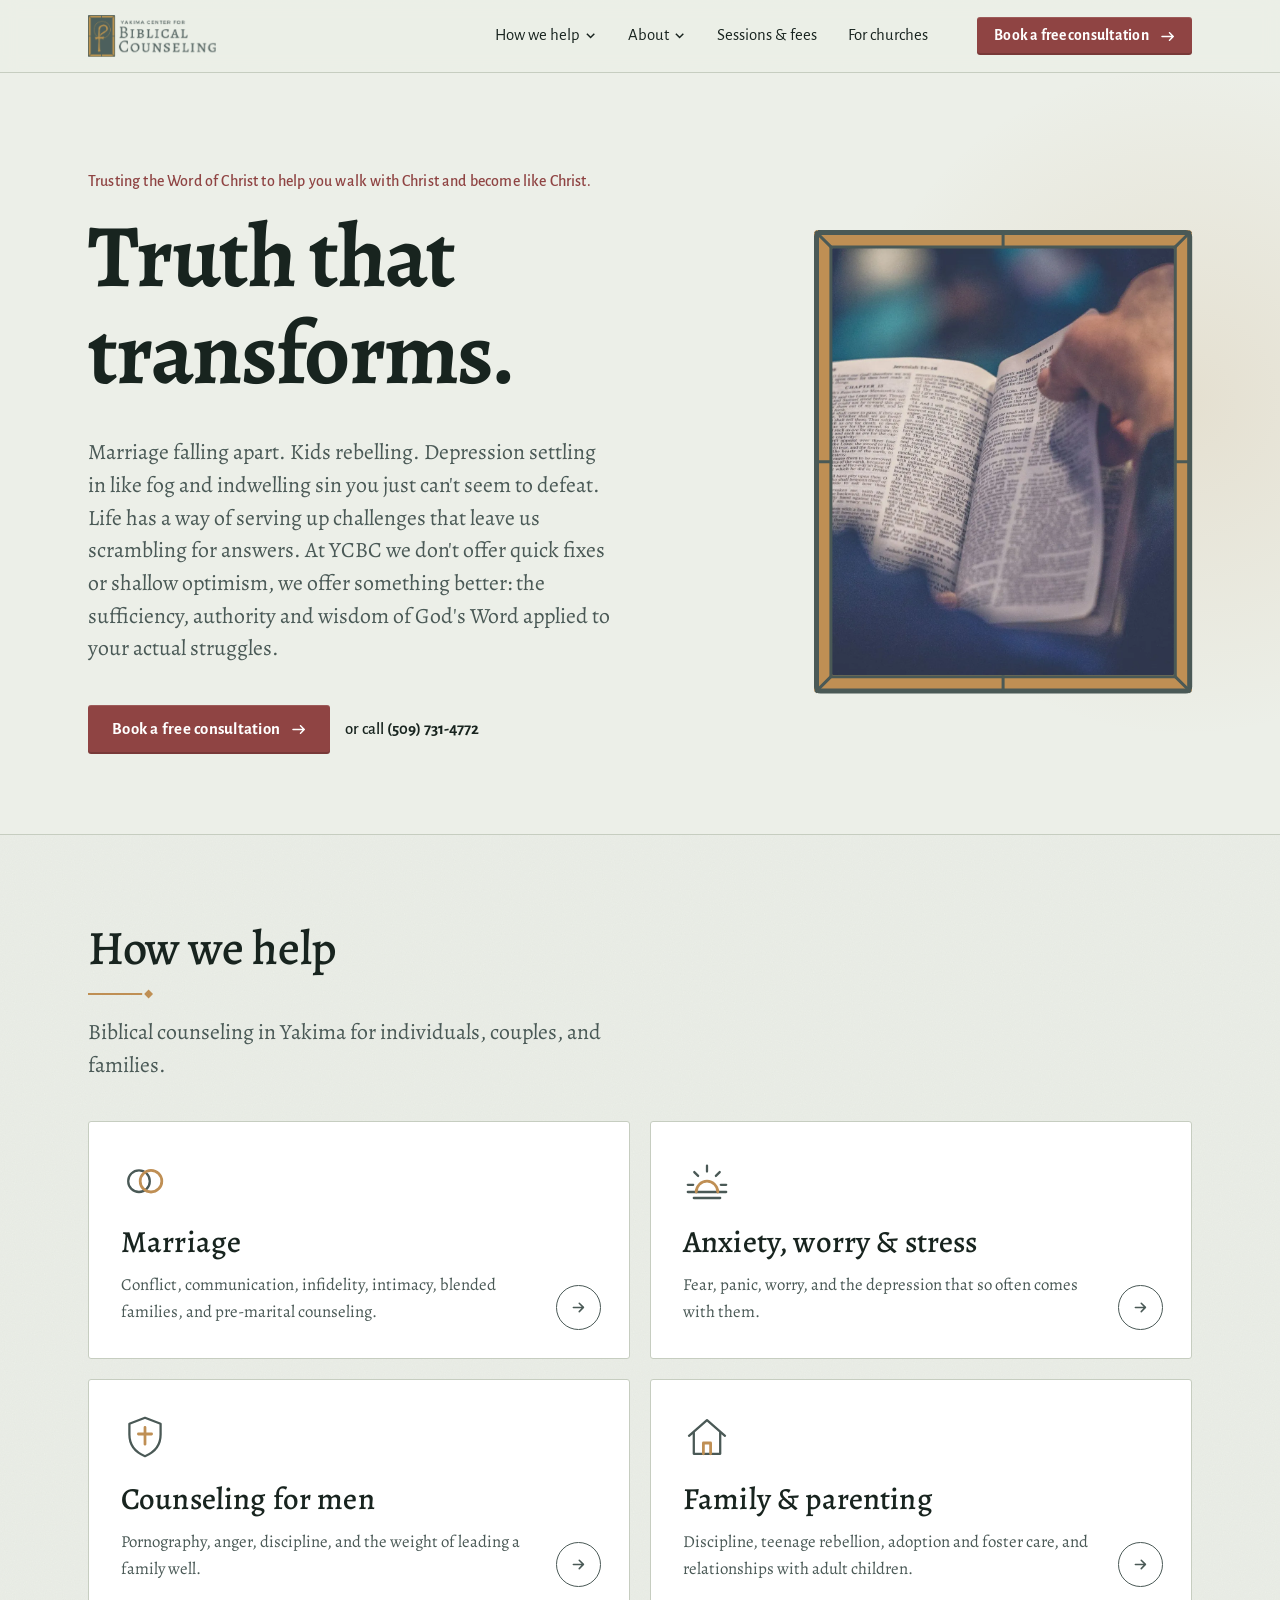
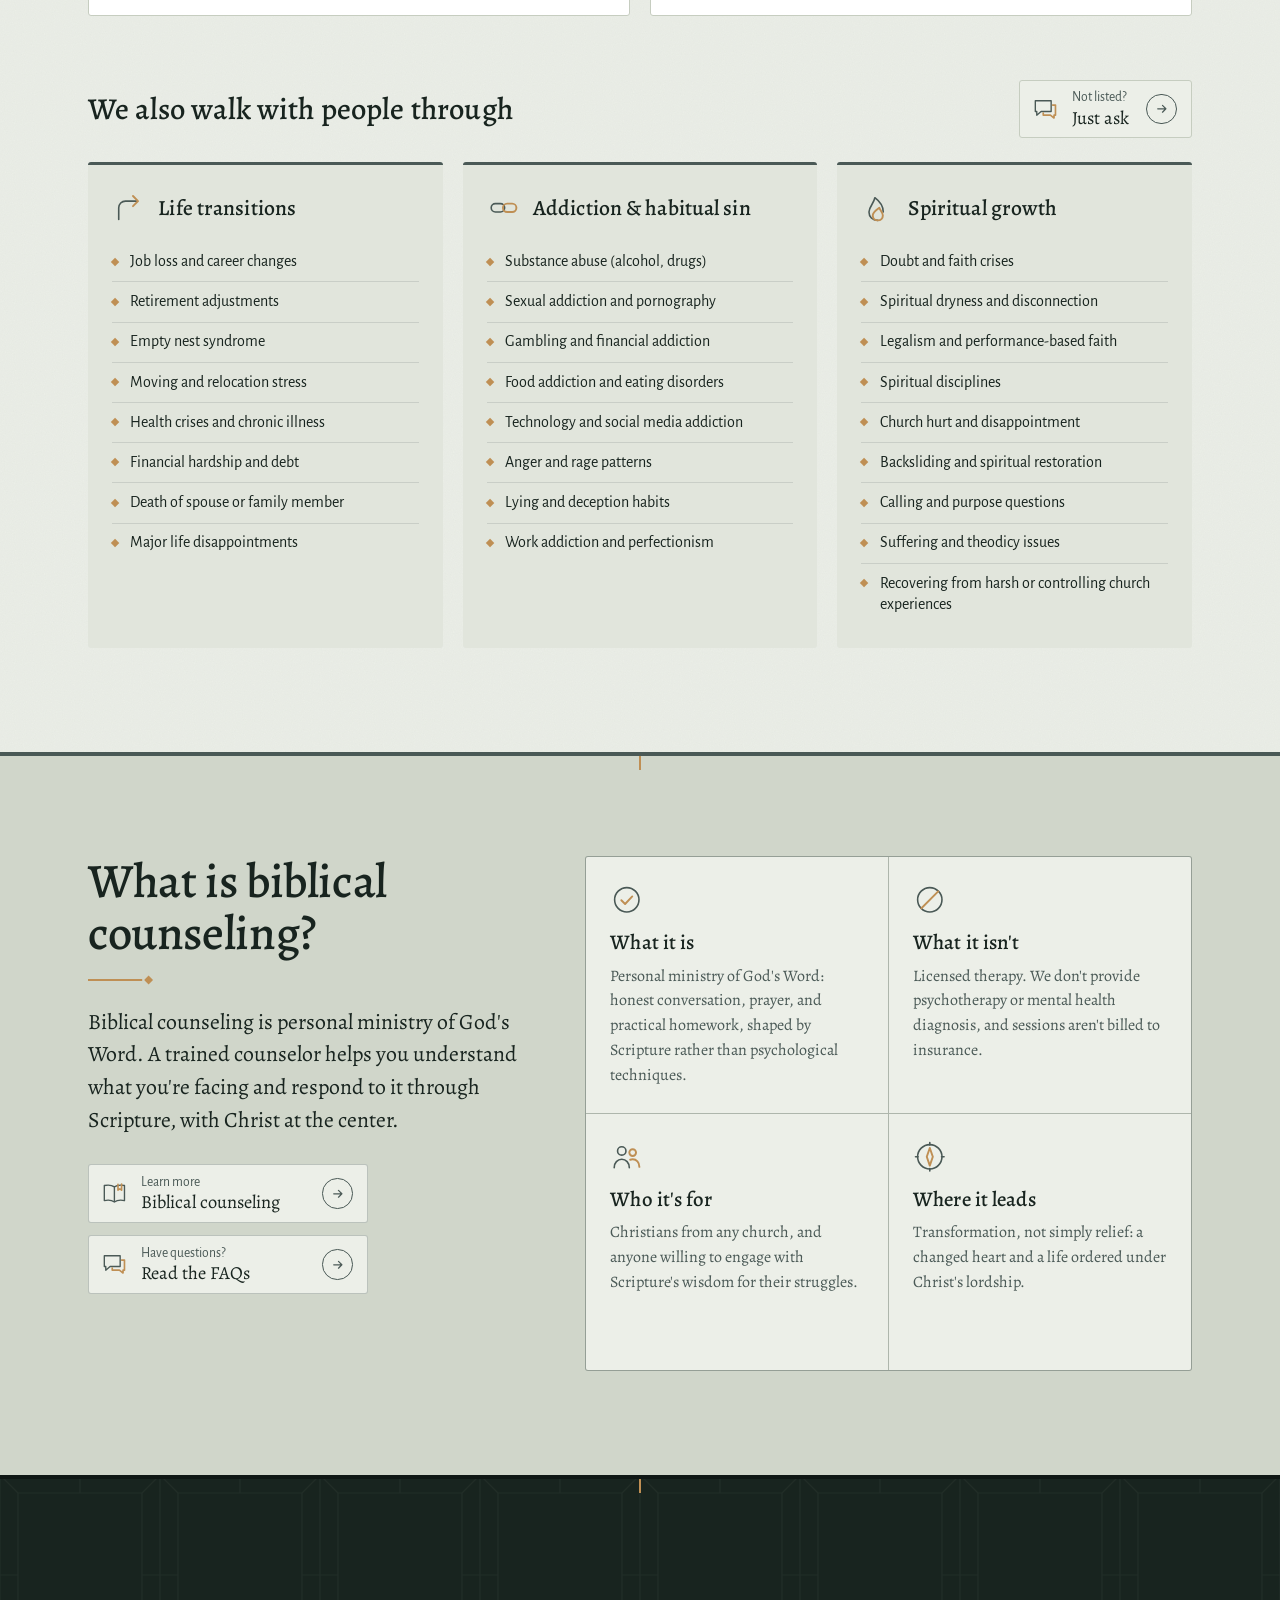
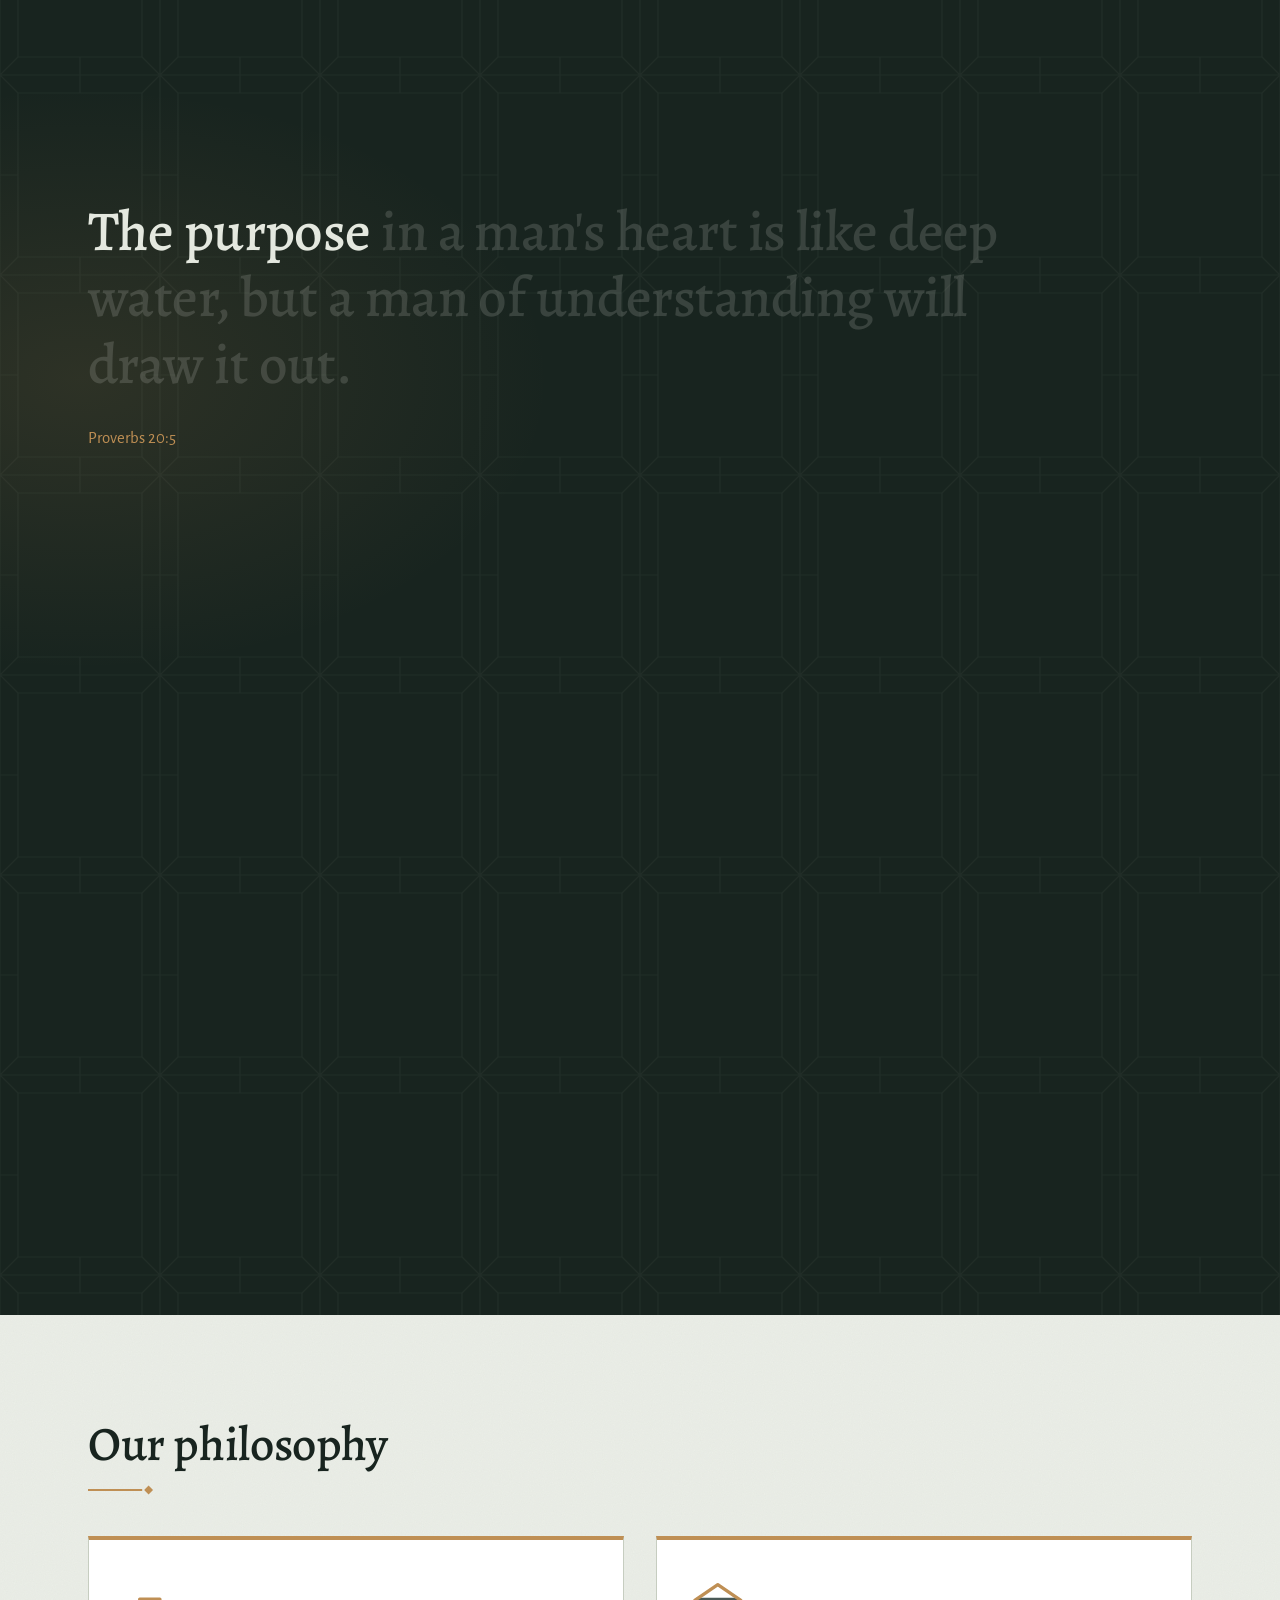
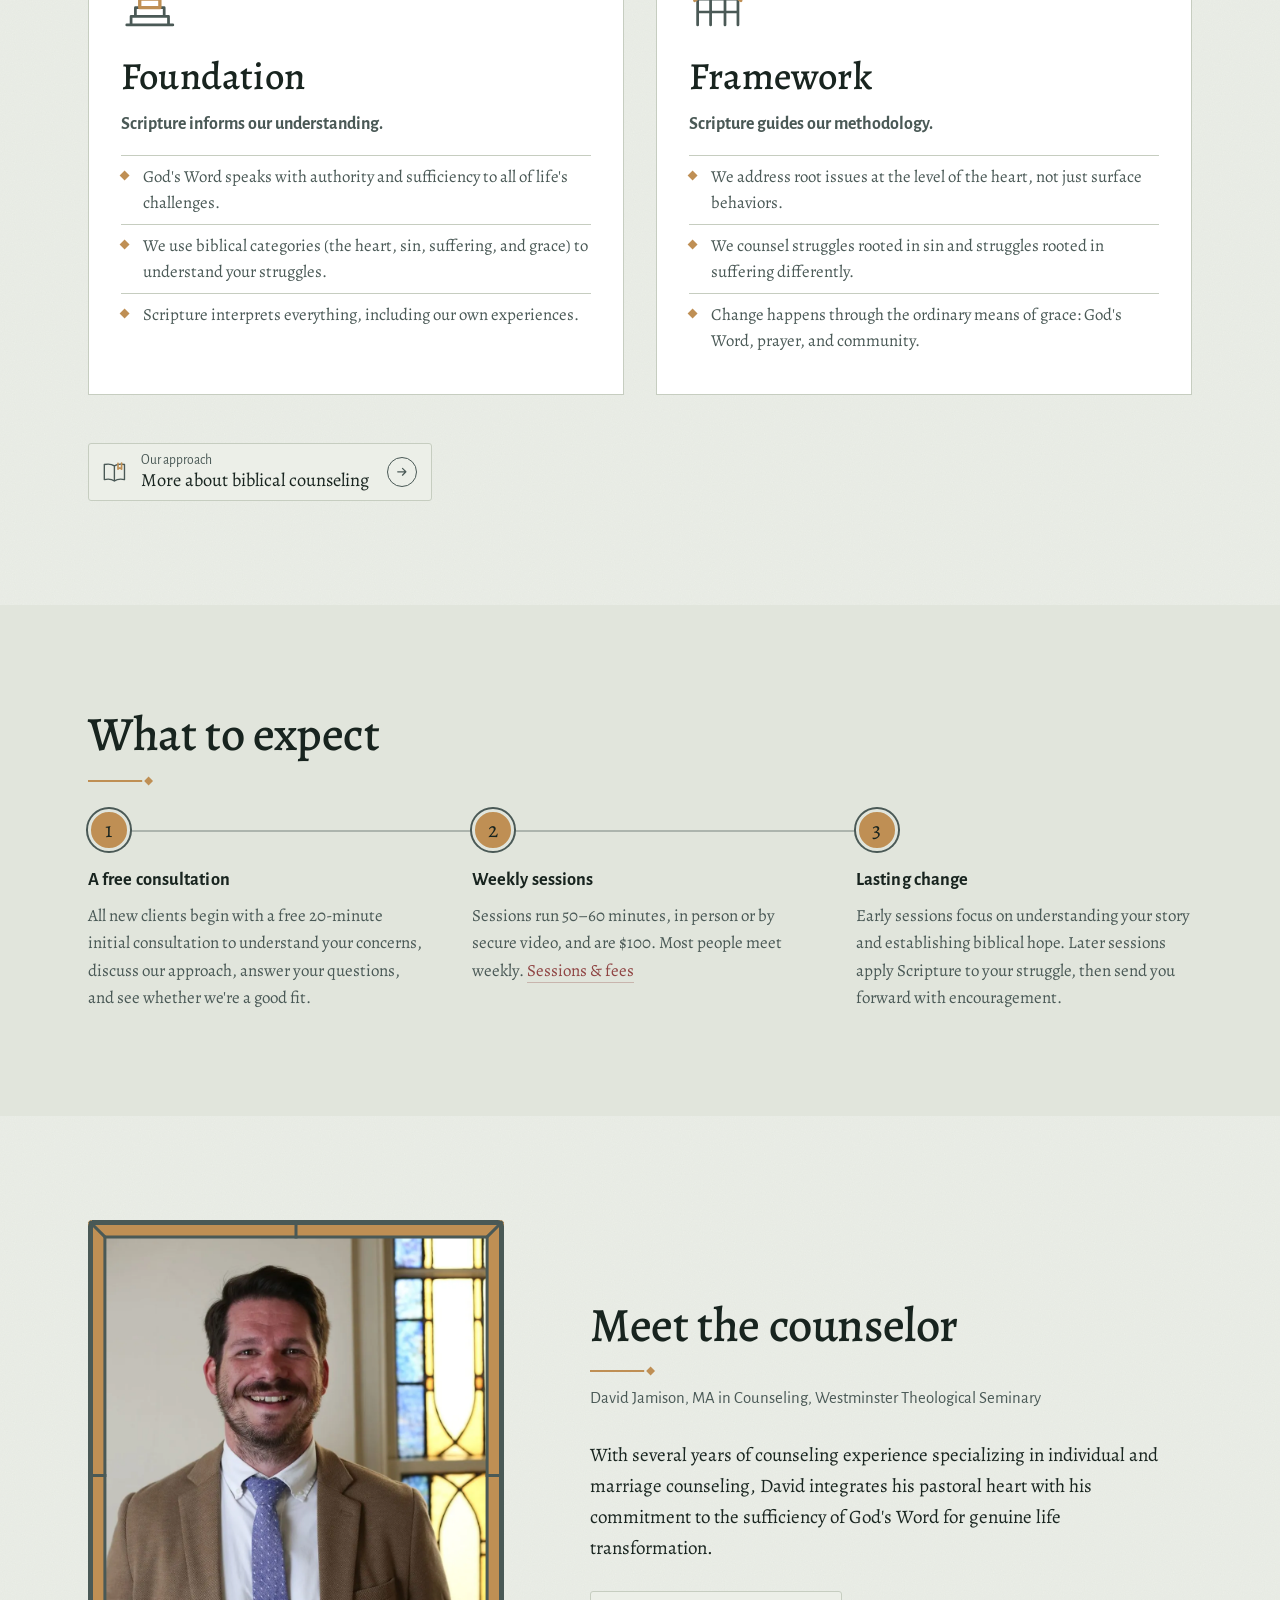
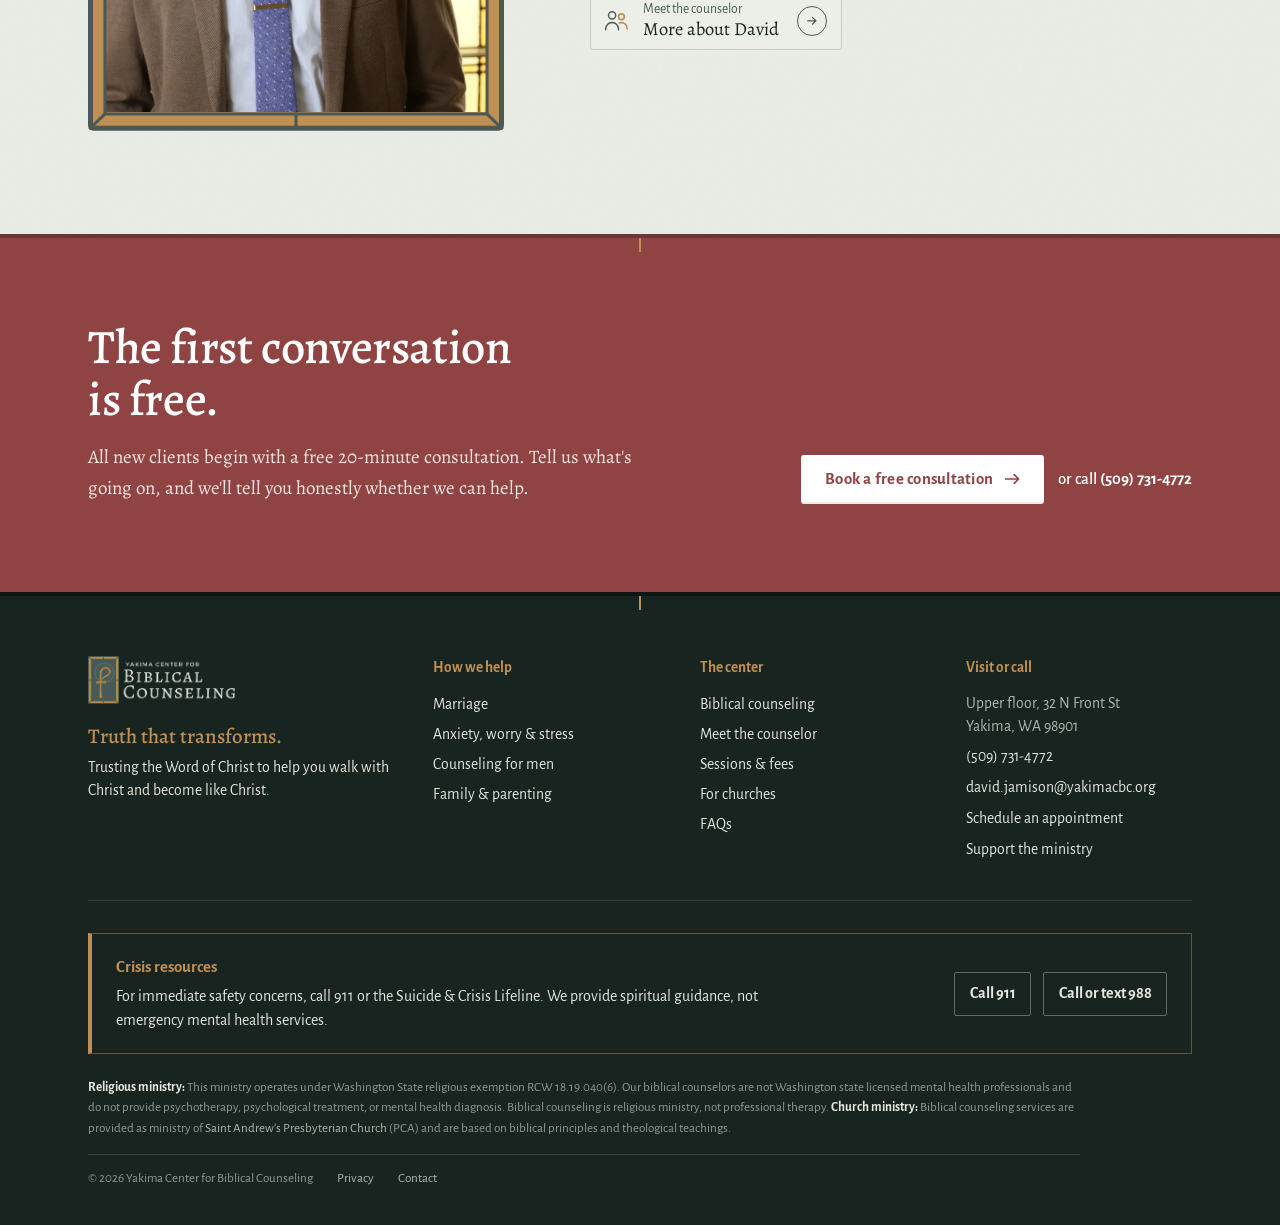
==== index.html @ f17d9bea "SEO and AI readiness: structured data, service areas, llms.txt, tighter titles Co-Authored-By: Claud" ====
<!DOCTYPE html>
<html lang="en" class="js seam-a">
<head>
<meta charset="utf-8">
<meta name="viewport" content="width=device-width, initial-scale=1">
<title>Biblical &amp; Christian Counseling in Yakima, WA | YCBC</title>
<meta name="description" content="Biblical counseling in Yakima, WA for marriages, men, families, anxiety, and depression. God&#x27;s Word applied to your actual struggles. Free consultation.">
<link rel="canonical" href="https://yakimacbc.org/">
<meta property="og:title" content="Biblical &amp; Christian Counseling in Yakima, WA | YCBC">
<meta property="og:description" content="Biblical counseling in Yakima, WA for marriages, men, families, anxiety, and depression. God&#x27;s Word applied to your actual struggles. Free consultation.">
<meta property="og:type" content="website">
<meta property="og:url" content="https://yakimacbc.org/">
<meta property="og:image" content="https://yakimacbc.org/assets/og.jpg">
<meta name="theme-color" content="#18241F">
<link rel="icon" type="image/png" href="assets/favicon.png">
<link rel="apple-touch-icon" href="assets/favicon.png">
<link rel="preload" href="assets/fonts/alegreya-latin-500-normal.woff2" as="font" type="font/woff2" crossorigin>
<link rel="stylesheet" href="assets/styles.css">
<script type="application/ld+json">{"@context": "https://schema.org", "@graph": [{"@type": ["ProfessionalService", "LocalBusiness"], "@id": "https://yakimacbc.org/#center", "name": "Yakima Center for Biblical Counseling", "alternateName": "YCBC", "url": "https://yakimacbc.org", "logo": "https://yakimacbc.org/assets/logo.png", "image": "https://yakimacbc.org/assets/og.jpg", "slogan": "Truth that transforms.", "telephone": "+1-509-731-4772", "email": "david.jamison@yakimacbc.org", "address": {"@type": "PostalAddress", "streetAddress": "32 N Front Street, Upper Floor", "addressLocality": "Yakima", "addressRegion": "WA", "postalCode": "98901", "addressCountry": "US"}, "hasMap": "https://www.google.com/maps/search/?api=1&query=32+N+Front+St,+Yakima,+WA+98901", "areaServed": [{"@type": "City", "name": "Yakima, WA"}, {"@type": "City", "name": "Selah, WA"}, {"@type": "City", "name": "Union Gap, WA"}, {"@type": "City", "name": "Terrace Heights, WA"}, {"@type": "City", "name": "Moxee, WA"}, {"@type": "City", "name": "Wapato, WA"}, {"@type": "City", "name": "Naches, WA"}, {"@type": "Place", "name": "Yakima Valley, WA"}], "description": "Biblical counseling for individuals, couples, and families in Yakima, WA, applying the sufficiency, authority and wisdom of God's Word to life's struggles. A ministry of Saint Andrew's Presbyterian Church (PCA).", "priceRange": "$100 per session; free 20-minute initial consultation", "parentOrganization": {"@type": "Church", "name": "Saint Andrew's Presbyterian Church", "url": "https://www.saintandrewsyakima.org/"}, "founder": {"@id": "https://yakimacbc.org/about#david"}, "employee": {"@id": "https://yakimacbc.org/about#david"}, "potentialAction": {"@type": "ReserveAction", "target": "https://book.carepatron.com/Yakima-Center-for-Biblical-Counseling/David?p=CPYr9o-GQtWvPU1mG8IbVg&s=7IHqQZRP", "name": "Book a free consultation"}, "sameAs": ["https://www.saintandrewsyakima.org/", "https://ycbc.substack.com"], "knowsAbout": ["Biblical counseling", "Christian marriage counseling", "Anxiety and worry", "Depression", "Counseling for men", "Pornography and sexual sin", "Anger", "Parenting", "Pre-marital counseling", "Grief"]}, {"@type": "Person", "@id": "https://yakimacbc.org/about#david", "name": "David Jamison", "jobTitle": "Director, Yakima Center for Biblical Counseling", "url": "https://yakimacbc.org/about", "image": "https://yakimacbc.org/assets/david.jpg", "alumniOf": {"@type": "CollegeOrUniversity", "name": "Westminster Theological Seminary"}, "hasCredential": {"@type": "EducationalOccupationalCredential", "credentialCategory": "degree", "name": "MA in Counseling"}, "worksFor": {"@id": "https://yakimacbc.org/#center"}}]}</script>
</head>
<body>
<a class="skip" href="#main">Skip to content</a>
<header class="site-header">
  <div class="wrap">
    <a class="brand" href="index.html"><img src="assets/logo.png" alt="Yakima Center for Biblical Counseling" width="1253" height="408"></a>
    <nav class="nav" aria-label="Main">
      <div class="drop"><button type="button" aria-expanded="false" aria-haspopup="true">How we help <svg viewBox="0 0 12 12" aria-hidden="true"><path d="M2 4l4 4 4-4" fill="none" stroke="currentColor" stroke-width="1.6"/></svg></button>
        <div class="menu mega">
          <div class="mega-grid"><a class="mini-item" href="marriage.html"><svg class="ic ic-marriage" viewBox="0 0 40 40" aria-hidden="true"><circle cx="15" cy="21" r="9" class="s"/><circle cx="25" cy="21" r="9" class="g"/></svg><span><b>Marriage</b><small>Conflict, distance, broken trust, and preparing well for marriage.</small></span></a><a class="mini-item" href="anxiety.html"><svg class="ic ic-anxiety" viewBox="0 0 40 40" aria-hidden="true"><path class="s" d="M4 30h32M9 35h22M20 8v5M9.4 13.4l3.2 3.2M30.6 13.4l-3.2 3.2M4 24h4.5M31.5 24H36"/><path class="g" d="M11 30a9 9 0 0118 0"/></svg><span><b>Anxiety, worry & stress</b><small>Fear, overwhelm, discouragement, and depression.</small></span></a><a class="mini-item" href="men.html"><svg class="ic ic-men" viewBox="0 0 40 40" aria-hidden="true"><path class="s" d="M20 4l13 5v9c0 9-5.5 15-13 18C12.5 33 7 27 7 18V9z"/><path class="g" d="M20 12v14M14.5 17.5h11"/></svg><span><b>Counseling for men</b><small>Pornography, anger, discipline, and leading a family.</small></span></a><a class="mini-item" href="family.html"><svg class="ic ic-family" viewBox="0 0 40 40" aria-hidden="true"><path class="s" d="M5 19L20 6l15 13M9 16v18h22V16"/><path class="g" d="M17 34v-9h6v9"/></svg><span><b>Family & parenting</b><small>Defiant kids, divided parents, and homes in conflict.</small></span></a></div>
          <div class="mega-foot"><span>Not sure where you fit? Every new client starts with a free 20-minute consultation.</span><a class="btn btn-primary btn-sm" href="https://book.carepatron.com/Yakima-Center-for-Biblical-Counseling/David?p=CPYr9o-GQtWvPU1mG8IbVg&s=7IHqQZRP" target="_blank" rel="noopener">Book a consultation</a></div>
        </div>
      </div>
      <div class="drop"><button type="button" aria-expanded="false" aria-haspopup="true">About <svg viewBox="0 0 12 12" aria-hidden="true"><path d="M2 4l4 4 4-4" fill="none" stroke="currentColor" stroke-width="1.6"/></svg></button>
        <div class="menu mini"><a class="mini-item" href="biblical-counseling.html"><svg class="ic ic-book" viewBox="0 0 40 40" aria-hidden="true"><path class="s" d="M20 11c-4-3-9-3-14-2v21c5-1 10-1 14 2 4-3 9-3 14-2V9c-5-1-10-1-14 2zM20 11v21"/><path class="g" d="M25 7.5v8l2.5-1.8 2.5 1.8v-8.6"/></svg><span><b>Biblical counseling</b><small>What it is, and how we approach it.</small></span></a><a class="mini-item" href="about.html"><svg class="ic ic-people" viewBox="0 0 40 40" aria-hidden="true"><circle class="s" cx="14" cy="13" r="5"/><path class="s" d="M5 33c0-6 4-10 9-10s9 4 9 10"/><circle class="g" cx="27" cy="15" r="4"/><path class="g" d="M24 23.5c1-.4 2-.5 3-.5 4.4 0 8 3.4 8 9"/></svg><span><b>Meet the counselor</b><small>David Jamison, director.</small></span></a><a class="mini-item" href="faq.html"><svg class="ic ic-chat" viewBox="0 0 40 40" aria-hidden="true"><path class="s" d="M6 8h22v15H14l-6 5v-5H6z"/><path class="g" d="M30 14h4v14h-2v4l-5-4H17v-3"/></svg><span><b>FAQs</b><small>Common questions, answered plainly.</small></span></a><a class="mini-item" href="contact.html"><svg class="ic ic-pin" viewBox="0 0 40 40" aria-hidden="true"><path class="s" d="M20 35s11-10.5 11-19a11 11 0 00-22 0c0 8.5 11 19 11 19z"/><circle class="g" cx="20" cy="16" r="4"/></svg><span><b>Contact</b><small>Phone, email, and our office.</small></span></a></div>
      </div>
      <a href="fees.html">Sessions &amp; fees</a>
      <a href="churches.html">For churches</a>
    </nav>
    <a class="btn btn-primary" href="https://book.carepatron.com/Yakima-Center-for-Biblical-Counseling/David?p=CPYr9o-GQtWvPU1mG8IbVg&s=7IHqQZRP" target="_blank" rel="noopener">Book a free consultation</a>
    <button class="menu-toggle" type="button" aria-expanded="false" aria-label="Open menu"><svg viewBox="0 0 24 24" aria-hidden="true"><path d="M3 7h18M3 12h18M3 17h18" stroke="currentColor" stroke-width="1.8" fill="none" stroke-linecap="round"/></svg></button>
  </div>
</header>
<div class="mobile-nav" role="dialog" aria-modal="true" aria-label="Menu">
  <div class="top"><img src="assets/logo-light.png" alt=""><button class="close" type="button" aria-label="Close menu"><svg viewBox="0 0 24 24" aria-hidden="true"><path d="M5 5l14 14M19 5L5 19" stroke="currentColor" stroke-width="1.8" fill="none" stroke-linecap="round"/></svg></button></div>
  <div class="m-groups">
    <details class="m-group" open><summary class="m-label">How we help<svg viewBox="0 0 12 12" aria-hidden="true"><path d="M2 4l4 4 4-4" fill="none" stroke="currentColor" stroke-width="1.6"/></svg></summary><div class="m-body"><div class="m-in"><div class="m-list"><a class="m-item" href="marriage.html"><svg class="ic ic-marriage" viewBox="0 0 40 40" aria-hidden="true"><circle cx="15" cy="21" r="9" class="s"/><circle cx="25" cy="21" r="9" class="g"/></svg><span>Marriage</span><svg class="chev" viewBox="0 0 12 12" aria-hidden="true"><path d="M4 2l4 4-4 4" fill="none" stroke="currentColor" stroke-width="1.6"/></svg></a><a class="m-item" href="anxiety.html"><svg class="ic ic-anxiety" viewBox="0 0 40 40" aria-hidden="true"><path class="s" d="M4 30h32M9 35h22M20 8v5M9.4 13.4l3.2 3.2M30.6 13.4l-3.2 3.2M4 24h4.5M31.5 24H36"/><path class="g" d="M11 30a9 9 0 0118 0"/></svg><span>Anxiety, worry & stress</span><svg class="chev" viewBox="0 0 12 12" aria-hidden="true"><path d="M4 2l4 4-4 4" fill="none" stroke="currentColor" stroke-width="1.6"/></svg></a><a class="m-item" href="men.html"><svg class="ic ic-men" viewBox="0 0 40 40" aria-hidden="true"><path class="s" d="M20 4l13 5v9c0 9-5.5 15-13 18C12.5 33 7 27 7 18V9z"/><path class="g" d="M20 12v14M14.5 17.5h11"/></svg><span>Counseling for men</span><svg class="chev" viewBox="0 0 12 12" aria-hidden="true"><path d="M4 2l4 4-4 4" fill="none" stroke="currentColor" stroke-width="1.6"/></svg></a><a class="m-item" href="family.html"><svg class="ic ic-family" viewBox="0 0 40 40" aria-hidden="true"><path class="s" d="M5 19L20 6l15 13M9 16v18h22V16"/><path class="g" d="M17 34v-9h6v9"/></svg><span>Family & parenting</span><svg class="chev" viewBox="0 0 12 12" aria-hidden="true"><path d="M4 2l4 4-4 4" fill="none" stroke="currentColor" stroke-width="1.6"/></svg></a></div></div></div></details>
    <details class="m-group"><summary class="m-label">About<svg viewBox="0 0 12 12" aria-hidden="true"><path d="M2 4l4 4 4-4" fill="none" stroke="currentColor" stroke-width="1.6"/></svg></summary><div class="m-body"><div class="m-in"><div class="m-list"><a class="m-item" href="biblical-counseling.html"><svg class="ic ic-book" viewBox="0 0 40 40" aria-hidden="true"><path class="s" d="M20 11c-4-3-9-3-14-2v21c5-1 10-1 14 2 4-3 9-3 14-2V9c-5-1-10-1-14 2zM20 11v21"/><path class="g" d="M25 7.5v8l2.5-1.8 2.5 1.8v-8.6"/></svg><span>Biblical counseling</span><svg class="chev" viewBox="0 0 12 12" aria-hidden="true"><path d="M4 2l4 4-4 4" fill="none" stroke="currentColor" stroke-width="1.6"/></svg></a><a class="m-item" href="about.html"><svg class="ic ic-people" viewBox="0 0 40 40" aria-hidden="true"><circle class="s" cx="14" cy="13" r="5"/><path class="s" d="M5 33c0-6 4-10 9-10s9 4 9 10"/><circle class="g" cx="27" cy="15" r="4"/><path class="g" d="M24 23.5c1-.4 2-.5 3-.5 4.4 0 8 3.4 8 9"/></svg><span>Meet the counselor</span><svg class="chev" viewBox="0 0 12 12" aria-hidden="true"><path d="M4 2l4 4-4 4" fill="none" stroke="currentColor" stroke-width="1.6"/></svg></a><a class="m-item" href="faq.html"><svg class="ic ic-chat" viewBox="0 0 40 40" aria-hidden="true"><path class="s" d="M6 8h22v15H14l-6 5v-5H6z"/><path class="g" d="M30 14h4v14h-2v4l-5-4H17v-3"/></svg><span>FAQs</span><svg class="chev" viewBox="0 0 12 12" aria-hidden="true"><path d="M4 2l4 4-4 4" fill="none" stroke="currentColor" stroke-width="1.6"/></svg></a><a class="m-item" href="contact.html"><svg class="ic ic-pin" viewBox="0 0 40 40" aria-hidden="true"><path class="s" d="M20 35s11-10.5 11-19a11 11 0 00-22 0c0 8.5 11 19 11 19z"/><circle class="g" cx="20" cy="16" r="4"/></svg><span>Contact</span><svg class="chev" viewBox="0 0 12 12" aria-hidden="true"><path d="M4 2l4 4-4 4" fill="none" stroke="currentColor" stroke-width="1.6"/></svg></a></div></div></div></details>
    <details class="m-group"><summary class="m-label">Next steps<svg viewBox="0 0 12 12" aria-hidden="true"><path d="M2 4l4 4 4-4" fill="none" stroke="currentColor" stroke-width="1.6"/></svg></summary><div class="m-body"><div class="m-in">
      <div class="m-list"><a class="m-item" href="fees.html"><svg class="ic ic-card" viewBox="0 0 40 40" aria-hidden="true"><rect class="s" x="5" y="10" width="30" height="20" rx="1.5"/><path class="s" d="M5 16h30"/><path class="g" d="M10 24h8"/></svg><span>Sessions &amp; fees</span><svg class="chev" viewBox="0 0 12 12" aria-hidden="true"><path d="M4 2l4 4-4 4" fill="none" stroke="currentColor" stroke-width="1.6"/></svg></a>
      <a class="m-item" href="churches.html"><svg class="ic ic-church" viewBox="0 0 40 40" aria-hidden="true"><path class="s" d="M8 36V20l12-8 12 8v16M5 36h30M17 36v-6a3 3 0 016 0v6"/><path class="g" d="M20 3v9M16.5 6.5h7"/></svg><span>For pastors &amp; churches</span><svg class="chev" viewBox="0 0 12 12" aria-hidden="true"><path d="M4 2l4 4-4 4" fill="none" stroke="currentColor" stroke-width="1.6"/></svg></a></div>
    </div></div></details>
  </div>
  <div class="m-foot">
    <a class="btn btn-gold" href="https://book.carepatron.com/Yakima-Center-for-Biblical-Counseling/David?p=CPYr9o-GQtWvPU1mG8IbVg&s=7IHqQZRP" target="_blank" rel="noopener">Book a free consultation</a>
    <a class="m-tel" href="tel:+15097314772">or call (509) 731-4772</a>
    <p class="mob-tag">Trusting the Word of Christ to help you walk with Christ and become like Christ.</p>
  </div>
</div>
<main id="main">
<section class="hero">
  <div class="hero-glow"></div>
  <div class="wrap">
    <div>
      <p class="kicker">Trusting the Word of Christ to help you walk with Christ and become like Christ.</p>
      <h1><span class="line"><span>Truth that</span></span><span class="line"><span>transforms.</span></span></h1>
      <p class="lede">Marriage falling apart. Kids rebelling. Depression settling in like fog and indwelling sin you just can't seem to defeat. Life has a way of serving up challenges that leave us scrambling for answers. At YCBC we don't offer quick fixes or shallow optimism, we offer something better: the sufficiency, authority and wisdom of God's Word applied to your actual struggles.</p>
      <div class="actions"><a class="btn btn-primary" href="https://book.carepatron.com/Yakima-Center-for-Biblical-Counseling/David?p=CPYr9o-GQtWvPU1mG8IbVg&s=7IHqQZRP" target="_blank" rel="noopener">Book a free consultation</a><a class="tel" href="tel:+15097314772">or call <b>(509) 731-4772</b></a></div>
    </div>
    <figure class="hero-photo"><div class="bevel"><picture><source srcset="assets/bible.webp" type="image/webp"><img src="assets/bible.jpg" alt="An open Bible" width="960" height="1200"></picture></div></figure>
  </div>
</section>

<section class="section" id="help">
  <div class="wrap">
    <div class="section-head">
      <h2>How we help</h2>
      <p class="lede">Biblical counseling in Yakima for individuals, couples, and families.</p>
    </div>
    <div class="tiles">
      <a class="tile" href="marriage.html"><svg class="ic ic-marriage" viewBox="0 0 40 40" aria-hidden="true"><circle cx="15" cy="21" r="9" class="s"/><circle cx="25" cy="21" r="9" class="g"/></svg><h3>Marriage</h3><p>Conflict, communication, infidelity, intimacy, blended families, and pre-marital counseling.</p><span class="go"><svg viewBox="0 0 20 20" aria-hidden="true"><path d="M4 10h11M11 5l5 5-5 5" fill="none" stroke-width="1.8" stroke-linecap="round" stroke-linejoin="round"/></svg></span></a>
      <a class="tile" href="anxiety.html"><svg class="ic ic-anxiety" viewBox="0 0 40 40" aria-hidden="true"><path class="s" d="M4 30h32M9 35h22M20 8v5M9.4 13.4l3.2 3.2M30.6 13.4l-3.2 3.2M4 24h4.5M31.5 24H36"/><path class="g" d="M11 30a9 9 0 0118 0"/></svg><h3>Anxiety, worry &amp; stress</h3><p>Fear, panic, worry, and the depression that so often comes with them.</p><span class="go"><svg viewBox="0 0 20 20" aria-hidden="true"><path d="M4 10h11M11 5l5 5-5 5" fill="none" stroke-width="1.8" stroke-linecap="round" stroke-linejoin="round"/></svg></span></a>
      <a class="tile" href="men.html"><svg class="ic ic-men" viewBox="0 0 40 40" aria-hidden="true"><path class="s" d="M20 4l13 5v9c0 9-5.5 15-13 18C12.5 33 7 27 7 18V9z"/><path class="g" d="M20 12v14M14.5 17.5h11"/></svg><h3>Counseling for men</h3><p>Pornography, anger, discipline, and the weight of leading a family well.</p><span class="go"><svg viewBox="0 0 20 20" aria-hidden="true"><path d="M4 10h11M11 5l5 5-5 5" fill="none" stroke-width="1.8" stroke-linecap="round" stroke-linejoin="round"/></svg></span></a>
      <a class="tile" href="family.html"><svg class="ic ic-family" viewBox="0 0 40 40" aria-hidden="true"><path class="s" d="M5 19L20 6l15 13M9 16v18h22V16"/><path class="g" d="M17 34v-9h6v9"/></svg><h3>Family &amp; parenting</h3><p>Discipline, teenage rebellion, adoption and foster care, and relationships with adult children.</p><span class="go"><svg viewBox="0 0 20 20" aria-hidden="true"><path d="M4 10h11M11 5l5 5-5 5" fill="none" stroke-width="1.8" stroke-linecap="round" stroke-linejoin="round"/></svg></span></a>
    </div>
    <div class="also-wrap">
      <div class="also-head"><h3 class="also-h">We also walk with people through</h3><a class="ask-link" href="contact.html"><svg class="ic ic-chat" viewBox="0 0 40 40" aria-hidden="true"><path class="s" d="M6 8h22v15H14l-6 5v-5H6z"/><path class="g" d="M30 14h4v14h-2v4l-5-4H17v-3"/></svg><span><small>Not listed?</small>Just ask</span><span class="arr"><svg viewBox="0 0 20 20" aria-hidden="true"><path d="M4 10h11M11 5l5 5-5 5" fill="none" stroke-width="1.8" stroke-linecap="round" stroke-linejoin="round"/></svg></span></a></div>
      <div class="also-grid">
        <article class="tag-card"><div class="tc-head"><svg class="ic ic-turn" viewBox="0 0 40 40" aria-hidden="true"><path class="s" d="M8 34V20a8 8 0 018-8h14"/><path class="g" d="M25 6l6 6-6 6"/></svg><h3>Life transitions</h3></div><ul class="topic-list"><li>Job loss and career changes</li><li>Retirement adjustments</li><li>Empty nest syndrome</li><li>Moving and relocation stress</li><li>Health crises and chronic illness</li><li>Financial hardship and debt</li><li>Death of spouse or family member</li><li>Major life disappointments</li></ul></article>
        <article class="tag-card"><div class="tc-head"><svg class="ic ic-chain" viewBox="0 0 40 40" aria-hidden="true"><rect class="s" x="5" y="15" width="16" height="10" rx="5"/><rect class="g" x="19" y="15" width="16" height="10" rx="5"/></svg><h3>Addiction &amp; habitual sin</h3></div><ul class="topic-list"><li>Substance abuse (alcohol, drugs)</li><li>Sexual addiction and pornography</li><li>Gambling and financial addiction</li><li>Food addiction and eating disorders</li><li>Technology and social media addiction</li><li>Anger and rage patterns</li><li>Lying and deception habits</li><li>Work addiction and perfectionism</li></ul></article>
        <article class="tag-card"><div class="tc-head"><svg class="ic ic-flame" viewBox="0 0 40 40" aria-hidden="true"><path class="s" d="M20 35c-6.5 0-10.5-4.3-10.5-10 0-6.5 6-10 7-17 4 3 10 8.5 10 17"/><path class="g" d="M20 35c3.6 0 6-2.4 6-5.8 0-3.6-3-5.6-4.2-9.2-2.5 2-7.8 4.8-7.8 9.2 0 3.4 2.4 5.8 6 5.8z"/></svg><h3>Spiritual growth</h3></div><ul class="topic-list"><li>Doubt and faith crises</li><li>Spiritual dryness and disconnection</li><li>Legalism and performance-based faith</li><li>Spiritual disciplines</li><li>Church hurt and disappointment</li><li>Backsliding and spiritual restoration</li><li>Calling and purpose questions</li><li>Suffering and theodicy issues</li><li>Recovering from harsh or controlling church experiences</li></ul></article>
      </div>
    </div>
  </div>
</section>

<section class="section sage" id="what">
  <div class="wrap wi">
    <div class="wi-intro">
      <h2>What is biblical counseling?</h2>
      <p class="lede">Biblical counseling is personal ministry of God's Word. A trained counselor helps you understand what you're facing and respond to it through Scripture, with Christ at the center.</p>
      <div class="link-row"><a class="ask-link" href="biblical-counseling.html"><svg class="ic ic-book" viewBox="0 0 40 40" aria-hidden="true"><path class="s" d="M20 11c-4-3-9-3-14-2v21c5-1 10-1 14 2 4-3 9-3 14-2V9c-5-1-10-1-14 2zM20 11v21"/><path class="g" d="M25 7.5v8l2.5-1.8 2.5 1.8v-8.6"/></svg><span><small>Learn more</small>Biblical counseling</span><span class="arr"><svg viewBox="0 0 20 20" aria-hidden="true"><path d="M4 10h11M11 5l5 5-5 5" fill="none" stroke-width="1.8" stroke-linecap="round" stroke-linejoin="round"/></svg></span></a><a class="ask-link" href="faq.html"><svg class="ic ic-chat" viewBox="0 0 40 40" aria-hidden="true"><path class="s" d="M6 8h22v15H14l-6 5v-5H6z"/><path class="g" d="M30 14h4v14h-2v4l-5-4H17v-3"/></svg><span><small>Have questions?</small>Read the FAQs</span><span class="arr"><svg viewBox="0 0 20 20" aria-hidden="true"><path d="M4 10h11M11 5l5 5-5 5" fill="none" stroke-width="1.8" stroke-linecap="round" stroke-linejoin="round"/></svg></span></a></div>
    </div>
    <div class="wi-grid"><div class="wi-cell"><svg class="ic ic-check" viewBox="0 0 40 40" aria-hidden="true"><circle class="s" cx="20" cy="20" r="14.5"/><path class="g" d="M13.5 20.5l4.5 4.5 8.5-9"/></svg><h3>What it is</h3><p>Personal ministry of God's Word: honest conversation, prayer, and practical homework, shaped by Scripture rather than psychological techniques.</p></div><div class="wi-cell"><svg class="ic ic-not" viewBox="0 0 40 40" aria-hidden="true"><circle class="s" cx="20" cy="20" r="14.5"/><path class="g" d="M10 30L30 10"/></svg><h3>What it isn't</h3><p>Licensed therapy. We don't provide psychotherapy or mental health diagnosis, and sessions aren't billed to insurance.</p></div><div class="wi-cell"><svg class="ic ic-people" viewBox="0 0 40 40" aria-hidden="true"><circle class="s" cx="14" cy="13" r="5"/><path class="s" d="M5 33c0-6 4-10 9-10s9 4 9 10"/><circle class="g" cx="27" cy="15" r="4"/><path class="g" d="M24 23.5c1-.4 2-.5 3-.5 4.4 0 8 3.4 8 9"/></svg><h3>Who it's for</h3><p>Christians from any church, and anyone willing to engage with Scripture's wisdom for their struggles.</p></div><div class="wi-cell"><svg class="ic ic-compass" viewBox="0 0 40 40" aria-hidden="true"><circle class="s" cx="20" cy="20" r="14.5"/><path class="s" d="M20 3v3M20 34v3M3 20h3M34 20h3"/><path class="g" d="M20 9.5l3.6 10.5L20 30.5 16.4 20z"/></svg><h3>Where it leads</h3><p>Transformation, not simply relief: a changed heart and a life ordered under Christ's lordship.</p></div></div>
  </div>
</section>

<section class="scene" data-scene="words" aria-label="Proverbs 20:5">
  <div class="stage"><div class="wrap">
    <blockquote style="margin:0"><p class="words"><span class="w">The</span> <span class="w">purpose</span> <span class="w">in</span> <span class="w">a</span> <span class="w">man's</span> <span class="w">heart</span> <span class="w">is</span> <span class="w">like</span> <span class="w">deep</span> <span class="w">water,</span> <span class="w">but</span> <span class="w">a</span> <span class="w">man</span> <span class="w">of</span> <span class="w">understanding</span> <span class="w">will</span> <span class="w">draw</span> <span class="w">it</span> <span class="w">out.</span></p><cite><a class="ref" href="https://www.esv.org/Proverbs+20:5/" target="_blank" rel="noopener">Proverbs 20:5</a></cite></blockquote>
  </div></div>
</section>

<section class="section">
  <div class="wrap">
    <div class="section-head"><h2>Our philosophy</h2></div>
    <div class="ff">
      <div class="ff-card">
        <svg class="ic ic-foundation" viewBox="0 0 40 40" aria-hidden="true"><path class="s" d="M4 34h32M7 28h26v6H7zM10 22h20v6H10z"/><path class="g" d="M13 16h14v6H13z"/></svg>
        <h3>Foundation</h3><p class="ff-sub">Scripture informs our understanding.</p>
        <ul><li>God's Word speaks with authority and sufficiency to all of life's challenges.</li><li>We use biblical categories (the heart, sin, suffering, and grace) to understand your struggles.</li><li>Scripture interprets everything, including our own experiences.</li></ul>
      </div>
      <div class="ff-card">
        <svg class="ic ic-framework" viewBox="0 0 40 40" aria-hidden="true"><path class="s" d="M6 34V16h28v18M6 25h28M15 16v18M25 16v18"/><path class="g" d="M4 17L20 6l16 11"/></svg>
        <h3>Framework</h3><p class="ff-sub">Scripture guides our methodology.</p>
        <ul><li>We address root issues at the level of the heart, not just surface behaviors.</li><li>We counsel struggles rooted in sin and struggles rooted in suffering differently.</li><li>Change happens through the ordinary means of grace: God's Word, prayer, and community.</li></ul>
      </div>
    </div>
    <div class="link-row"><a class="ask-link" href="biblical-counseling.html"><svg class="ic ic-book" viewBox="0 0 40 40" aria-hidden="true"><path class="s" d="M20 11c-4-3-9-3-14-2v21c5-1 10-1 14 2 4-3 9-3 14-2V9c-5-1-10-1-14 2zM20 11v21"/><path class="g" d="M25 7.5v8l2.5-1.8 2.5 1.8v-8.6"/></svg><span><small>Our approach</small>More about biblical counseling</span><span class="arr"><svg viewBox="0 0 20 20" aria-hidden="true"><path d="M4 10h11M11 5l5 5-5 5" fill="none" stroke-width="1.8" stroke-linecap="round" stroke-linejoin="round"/></svg></span></a></div>
  </div>
</section>

<section class="section tint">
  <div class="wrap">
    <div class="section-head"><h2>What to expect</h2></div>
    <ol class="steps timeline">
      <li><h3>A free consultation</h3><p>All new clients begin with a free 20-minute initial consultation to understand your concerns, discuss our approach, answer your questions, and see whether we're a good fit.</p></li>
      <li><h3>Weekly sessions</h3><p>Sessions run 50–60 minutes, in person or by secure video, and are $100. Most people meet weekly. <a href="fees.html">Sessions &amp; fees</a></p></li>
      <li><h3>Lasting change</h3><p>Early sessions focus on understanding your story and establishing biblical hope. Later sessions apply Scripture to your struggle, then send you forward with encouragement.</p></li>
    </ol>
  </div>
</section>

<section class="section">
  <div class="wrap person">
    <div class="bevel"><picture><source srcset="assets/david.webp" type="image/webp"><img src="assets/david.jpg" alt="David Jamison, director of the Yakima Center for Biblical Counseling" width="960" height="1200" loading="lazy"></picture></div>
    <div>
      <h2>Meet the counselor</h2>
      <p class="creds">David Jamison, MA in Counseling, Westminster Theological Seminary</p>
      <p>With several years of counseling experience specializing in individual and marriage counseling, David integrates his pastoral heart with his commitment to the sufficiency of God's Word for genuine life transformation.</p>
      <div class="link-row"><a class="ask-link" href="about.html"><svg class="ic ic-people" viewBox="0 0 40 40" aria-hidden="true"><circle class="s" cx="14" cy="13" r="5"/><path class="s" d="M5 33c0-6 4-10 9-10s9 4 9 10"/><circle class="g" cx="27" cy="15" r="4"/><path class="g" d="M24 23.5c1-.4 2-.5 3-.5 4.4 0 8 3.4 8 9"/></svg><span><small>Meet the counselor</small>More about David</span><span class="arr"><svg viewBox="0 0 20 20" aria-hidden="true"><path d="M4 10h11M11 5l5 5-5 5" fill="none" stroke-width="1.8" stroke-linecap="round" stroke-linejoin="round"/></svg></span></a></div>
    </div>
  </div>
</section>



<section class="cta-band">
  <div class="wrap">
    <div><h2>The first conversation is free.</h2><p>All new clients begin with a free 20-minute consultation. Tell us what's going on, and we'll tell you honestly whether we can help.</p></div>
    <div class="actions"><a class="btn btn-light" href="https://book.carepatron.com/Yakima-Center-for-Biblical-Counseling/David?p=CPYr9o-GQtWvPU1mG8IbVg&s=7IHqQZRP" target="_blank" rel="noopener">Book a free consultation</a><a class="tel" href="tel:+15097314772">or call <b>(509) 731-4772</b></a></div>
  </div>
</section>
</main>
<footer class="site-footer">
  <div class="wrap">
    <div class="foot-grid">
      <div class="foot-brand">
        <img src="assets/logo-light.png" alt="Yakima Center for Biblical Counseling" width="1253" height="408">
        <p class="foot-tag"><b>Truth that transforms.</b>Trusting the Word of Christ to help you walk with Christ and become like Christ.</p>
      </div>
      <div>
        <h4>How we help</h4>
        <ul><li><a href="marriage.html">Marriage</a></li><li><a href="anxiety.html">Anxiety, worry & stress</a></li><li><a href="men.html">Counseling for men</a></li><li><a href="family.html">Family & parenting</a></li></ul>
      </div>
      <div>
        <h4>The center</h4>
        <ul><li><a href="biblical-counseling.html">Biblical counseling</a></li><li><a href="about.html">Meet the counselor</a></li><li><a href="fees.html">Sessions &amp; fees</a></li><li><a href="churches.html">For churches</a></li><li><a href="faq.html">FAQs</a></li></ul>
      </div>
      <div>
        <h4>Visit or call</h4>
        <ul class="foot-contact"><li>Upper floor, 32 N Front St<br>Yakima, WA 98901</li><li><a href="tel:+15097314772">(509) 731-4772</a></li><li><a href="mailto:david.jamison@yakimacbc.org">david.jamison@yakimacbc.org</a></li><li><a href="https://book.carepatron.com/Yakima-Center-for-Biblical-Counseling/David?p=CPYr9o-GQtWvPU1mG8IbVg&s=7IHqQZRP" target="_blank" rel="noopener">Schedule an appointment</a></li><li><a href="https://standrewsyakima.churchcenter.com/giving/to/biblical-counseling-center">Support the ministry</a></li></ul>
      </div>
    </div>
    <div class="crisis-bar">
      <p><strong>Crisis resources</strong>For immediate safety concerns, call 911 or the Suicide &amp; Crisis Lifeline. We provide spiritual guidance, not emergency mental health services.</p>
      <div class="crisis-links"><a href="tel:911">Call 911</a><a href="tel:988">Call or text 988</a></div>
    </div>
    <div class="legal">
      <p><b>Religious ministry:</b> This ministry operates under Washington State religious exemption RCW 18.19.040(6). Our biblical counselors are not Washington state licensed mental health professionals and do not provide psychotherapy, psychological treatment, or mental health diagnosis. Biblical counseling is religious ministry, not professional therapy. <b>Church ministry:</b> Biblical counseling services are provided as ministry of <a href="https://www.saintandrewsyakima.org/">Saint Andrew's Presbyterian Church</a> (PCA) and are based on biblical principles and theological teachings.</p>
      <p class="copy"><span>© 2026 Yakima Center for Biblical Counseling</span><a href="privacy.html">Privacy</a><a href="contact.html">Contact</a></p>
    </div>
  </div>
</footer>
<div class="mobile-bar" aria-label="Quick actions">
  <a class="call" href="tel:+15097314772"><svg viewBox="0 0 24 24" aria-hidden="true"><path d="M6.6 10.8a15.1 15.1 0 006.6 6.6l2.2-2.2a1 1 0 011-.25 11.4 11.4 0 003.6.57 1 1 0 011 1V20a1 1 0 01-1 1A17 17 0 013 4a1 1 0 011-1h3.5a1 1 0 011 1c0 1.25.2 2.45.57 3.57a1 1 0 01-.25 1z" fill="currentColor"/></svg><span>Call</span></a>
  <a class="book" href="https://book.carepatron.com/Yakima-Center-for-Biblical-Counseling/David?p=CPYr9o-GQtWvPU1mG8IbVg&s=7IHqQZRP" target="_blank" rel="noopener">Book a free consultation</a>
</div>
<script src="assets/site.js"></script>
</body>
</html>
---- assets/styles.css ----
@font-face{font-family:"Alegreya";src:url("fonts/alegreya-latin-400-normal.woff2") format("woff2");font-weight:400;font-style:normal;font-display:swap}
@font-face{font-family:"Alegreya";src:url("fonts/alegreya-latin-400-italic.woff2") format("woff2");font-weight:400;font-style:italic;font-display:swap}
@font-face{font-family:"Alegreya";src:url("fonts/alegreya-latin-500-normal.woff2") format("woff2");font-weight:500;font-style:normal;font-display:swap}
@font-face{font-family:"Alegreya";src:url("fonts/alegreya-latin-700-normal.woff2") format("woff2");font-weight:700;font-style:normal;font-display:swap}
@font-face{font-family:"Alegreya Sans";src:url("fonts/alegreya-sans-latin-400-normal.woff2") format("woff2");font-weight:400;font-style:normal;font-display:swap}
@font-face{font-family:"Alegreya Sans";src:url("fonts/alegreya-sans-latin-500-normal.woff2") format("woff2");font-weight:500;font-style:normal;font-display:swap}
@font-face{font-family:"Alegreya Sans";src:url("fonts/alegreya-sans-latin-700-normal.woff2") format("woff2");font-weight:700;font-style:normal;font-display:swap}
/* Yakima Center for Biblical Counseling
   Palette (strict): #18241F forest, #4A5956 slate, #D0D6CA sage, #BF8F54 gold, #8F4443 oxblood
   Light grounds are tints of sage. */
:root{
  --forest:#18241F;
  --forest-2:#1F2E28;
  --slate:#4A5956;
  --sage:#D0D6CA;
  --gold:#BF8F54;
  --oxblood:#8F4443;
  --paper:#ECEFE8;
  --paper-2:#E1E5DC;
  --ink:#18241F;
  --ink-soft:#4A5956;
  --on-dark:#E4E8DF;
  --on-dark-soft:#AEB8AE;
  --rule:#C6CDC0;
  --rule-dark:rgba(208,214,202,.16);
  --serif:"Alegreya", Georgia, "Times New Roman", serif;
  --sans:"Alegreya Sans", "Gill Sans", system-ui, sans-serif;
  --wrap:74rem;
  --measure:36rem;
  --ease:cubic-bezier(.22,.61,.36,1);
}
*,*::before,*::after{box-sizing:border-box}
html{scroll-behavior:smooth;-webkit-text-size-adjust:100%}
body{margin:0;background:var(--paper);color:var(--ink);font-family:var(--serif);font-size:1.1875rem;line-height:1.62;-webkit-font-smoothing:antialiased;text-rendering:optimizeLegibility}
img{max-width:100%;display:block}
a{color:var(--oxblood);text-underline-offset:.2em;text-decoration-thickness:1px}
a:hover{text-decoration-thickness:2px}
:focus-visible{outline:2px solid var(--gold);outline-offset:3px}
.skip{position:absolute;left:-999px;top:0;background:var(--gold);color:var(--forest);padding:.6rem 1rem;z-index:100;font-family:var(--sans);font-weight:700}
.skip:focus{left:1rem;top:1rem}
.wrap{max-width:var(--wrap);margin:0 auto;padding:0 1.5rem}
@media (min-width:900px){.wrap{padding:0 2.5rem}}

/* ---------- type ---------- */
h1,h2,h3{font-family:var(--serif);font-weight:500;margin:0;color:inherit}
h1{font-size:clamp(2.6rem,6.2vw,5rem);line-height:1.02;letter-spacing:-.012em}
h2{font-size:clamp(2rem,3.8vw,3rem);line-height:1.08;letter-spacing:-.008em}
h3{font-family:var(--sans);font-size:1.15rem;font-weight:700;line-height:1.3;letter-spacing:.005em}
p{margin:0 0 1.05em;max-width:var(--measure)}
.lede{font-size:clamp(1.2rem,1.7vw,1.4rem);line-height:1.5;color:var(--ink-soft)}
.dark .lede{color:var(--on-dark-soft)}
.kicker{font-family:var(--sans);font-size:1rem;font-weight:500;color:var(--gold);margin:0 0 1rem;letter-spacing:.01em}
.small{font-size:.95rem}

/* ---------- buttons ---------- */
.btn{display:inline-flex;align-items:center;gap:.6rem;font-family:var(--sans);font-weight:700;font-size:1.05rem;letter-spacing:.01em;text-decoration:none;padding:.85rem 1.4rem;border:2px solid transparent;border-radius:2px;line-height:1.1;transition:background-color .2s,color .2s,border-color .2s}
.btn-primary{background:var(--oxblood);color:#fff;border-color:var(--oxblood)}
.btn-primary:hover{background:#7a3938;border-color:#7a3938}
.dark .btn-primary,.btn-gold{background:var(--gold);color:var(--forest);border-color:var(--gold)}
.dark .btn-primary:hover,.btn-gold:hover{background:#d0a26a;border-color:#d0a26a}
.btn-ghost{color:var(--ink);border-color:var(--slate);background:transparent}
.btn-ghost:hover{background:rgba(74,89,86,.08)}
.dark .btn-ghost{color:var(--on-dark);border-color:rgba(208,214,202,.45)}
.dark .btn-ghost:hover{background:rgba(208,214,202,.08)}
.actions{display:flex;flex-wrap:wrap;gap:.9rem;align-items:center}
.tel{font-family:var(--sans);font-size:1.05rem;color:inherit;text-decoration:none;font-weight:500}
.tel b{font-weight:700}
.tel:hover{text-decoration:underline}

/* ---------- header ---------- */
.site-header{position:sticky;top:0;z-index:50;background:rgba(236,239,232,.96);backdrop-filter:blur(8px);-webkit-backdrop-filter:blur(8px);color:var(--ink);border-bottom:1px solid var(--rule);transition:box-shadow .3s}
.site-header .wrap{display:flex;align-items:center;gap:1.5rem;height:5.25rem;transition:height .3s var(--ease)}
.site-header.condensed .wrap{height:4rem}
.site-header.condensed{box-shadow:0 6px 24px -18px rgba(24,36,31,.5)}
.brand{display:block;flex:none}
.brand img{height:3.5rem;width:auto;transition:height .3s var(--ease)}
.site-header.condensed .brand img{height:2.8rem}
.nav{margin-left:auto;display:flex;align-items:center;gap:0;font-family:var(--sans);font-size:1rem;white-space:nowrap}
.nav > a,.nav .drop > button{color:var(--ink);text-decoration:none;padding:.5rem .7rem;background:none;border:0;font:inherit;cursor:pointer;display:inline-flex;align-items:center;gap:.35rem}
.nav > a:hover,.nav .drop > button:hover,.nav > a[aria-current="page"]{color:var(--oxblood)}
.nav .drop{position:relative}
.nav .drop > button svg{width:.7rem;height:.7rem;transition:transform .2s}
.nav .drop.open > button svg{transform:rotate(180deg)}
.nav .menu{position:absolute;top:calc(100% + .6rem);left:0;min-width:15rem;background:var(--paper);border:1px solid var(--rule);box-shadow:0 12px 30px -16px rgba(24,36,31,.35);padding:.5rem 0;opacity:0;visibility:hidden;transform:translateY(-4px);transition:opacity .18s,transform .18s,visibility .18s}
.nav .drop.open .menu{opacity:1;visibility:visible;transform:none}
.nav .menu a{display:block;color:var(--ink);text-decoration:none;padding:.55rem 1.1rem}
.nav .menu a:hover,.nav .menu a[aria-current="page"]{color:var(--oxblood);background:var(--paper-2)}
.site-header .btn{margin-left:.75rem;padding:.65rem 1.05rem;font-size:.98rem;white-space:nowrap}
.menu-toggle{display:none;margin-left:auto;background:none;border:0;color:var(--ink);padding:.5rem;cursor:pointer}
.menu-toggle svg{width:1.75rem;height:1.75rem}
@media (max-width:1280px){
  .nav,.site-header .btn{display:none}
  .menu-toggle{display:block}
  .brand img{height:2.6rem}
  .site-header .wrap{height:4.5rem}
}
/* mobile panel */
.mobile-nav{position:fixed;inset:0;z-index:60;background:var(--paper);color:var(--ink);display:flex;flex-direction:column;padding:1.25rem 1.5rem 2rem;overflow-y:auto;opacity:0;visibility:hidden;transition:opacity .25s,visibility .25s}
.mobile-nav.open{opacity:1;visibility:visible}
.mobile-nav .top{display:flex;justify-content:space-between;align-items:center;margin-bottom:2rem}
.mobile-nav .top img{height:2.6rem;width:auto}
.mobile-nav .close{background:none;border:0;color:var(--ink);padding:.5rem;cursor:pointer}
.mobile-nav .close svg{width:1.6rem;height:1.6rem}
.mobile-nav a{color:var(--ink);text-decoration:none;font-size:1.65rem;line-height:1.25;padding:.45rem 0;display:block}
.mobile-nav a.sub{font-family:var(--sans);font-size:1.15rem;color:var(--ink-soft);padding:.3rem 0 .3rem 1rem}
.mobile-nav a:hover{color:var(--oxblood)}
.mobile-nav .btn{margin-top:2rem;justify-content:center;font-size:1.1rem}
.mobile-nav .tel{margin-top:1rem;text-align:center;font-size:1.1rem;color:var(--ink-soft)}

/* ---------- sections ---------- */
.section{padding:6.5rem 0}
.section.tight{padding:4.5rem 0}
@media (max-width:760px){.section{padding:4.5rem 0}.section.tight{padding:3.5rem 0}}
.dark{background:var(--forest);color:var(--on-dark)}
.dark a:not(.btn){color:var(--gold)}
.tint{background:var(--paper-2)}
.split{display:grid;grid-template-columns:minmax(0,5fr) minmax(0,7fr);gap:4rem;align-items:start}
@media (max-width:900px){.split{grid-template-columns:1fr;gap:1.75rem}}
.section-head{max-width:44rem;margin-bottom:3rem}
.section-head h2 + p{margin-top:1.25rem}

/* ---------- home hero ---------- */
.hero{position:relative;overflow:hidden;padding:6rem 0 7rem;background:var(--paper)}
.hero .kicker,.page-hero .kicker{color:var(--oxblood)}
.hero .wrap{display:grid;grid-template-columns:minmax(0,7fr) minmax(0,4fr);gap:4rem;align-items:center}
.hero h1{max-width:12ch;font-size:clamp(2.9rem,7vw,5.6rem)}
.hero h1 .line{display:block;overflow:hidden;padding-bottom:.06em}
.hero h1 .line > span{display:block}
.hero .lede{margin:2rem 0 2.5rem;max-width:33rem}
.hero-mark{position:relative;justify-self:end;width:min(100%,20rem)}
.hero-mark img{width:100%;height:auto;filter:drop-shadow(0 30px 40px rgba(24,36,31,.22))}
.hero-glow{position:absolute;inset:-20% -30% auto auto;width:60rem;height:60rem;background:radial-gradient(closest-side,rgba(191,143,84,.16),transparent 70%);pointer-events:none}
@media (max-width:900px){
  .hero{padding:3.5rem 0 4.5rem}
  .hero .wrap{grid-template-columns:1fr;gap:2.5rem}
  .hero-mark{display:none}
}

/* ---------- page hero (interior) ---------- */
.page-hero{padding:5.5rem 0 5rem;position:relative;overflow:hidden;background:var(--paper);border-bottom:1px solid var(--rule)}
.page-hero h1{max-width:16ch;font-size:clamp(2.5rem,5.5vw,4.4rem)}
.page-hero .lede{margin:1.75rem 0 2.25rem;max-width:38rem}
.page-hero .crumb{font-family:var(--sans);font-size:1rem;margin:0 0 1.25rem}
.page-hero .crumb a{color:var(--ink-soft);text-decoration:none}
.page-hero .crumb a:hover{color:var(--oxblood)}
.page-hero .watermark{position:absolute;right:max(1.5rem,calc((100vw - 74rem)/2 + 2.5rem));top:50%;transform:translateY(-50%);width:clamp(8rem,13vw,12rem);max-height:80%;object-fit:contain;opacity:.95;pointer-events:none}
@media (max-width:1000px){.page-hero .watermark{width:10rem;opacity:.25;right:-1rem}}
@media (max-width:760px){.page-hero{padding:3.5rem 0 3.75rem}.page-hero .watermark{display:none}}

/* ---------- help areas (home) ---------- */
.areas{border-top:1px solid var(--rule)}
.area{display:grid;grid-template-columns:minmax(0,4fr) minmax(0,6fr) auto;gap:2rem;align-items:center;padding:2rem 0;border-bottom:1px solid var(--rule);text-decoration:none;color:var(--ink);position:relative}
.area h3{font-family:var(--serif);font-weight:500;font-size:clamp(1.6rem,2.6vw,2.1rem);line-height:1.15;letter-spacing:-.005em}
.area p{margin:0;color:var(--ink-soft);font-size:1.08rem}
.area .go{width:3rem;height:3rem;border:1.5px solid var(--slate);border-radius:50%;display:grid;place-items:center;transition:background-color .25s,border-color .25s,transform .25s var(--ease)}
.area .go svg{width:1.1rem;height:1.1rem;stroke:var(--slate);transition:stroke .25s}
.area::before{content:"";position:absolute;left:0;bottom:-1px;height:2px;width:0;background:var(--oxblood);transition:width .45s var(--ease)}
.area:hover::before{width:100%}
.area:hover .go{background:var(--oxblood);border-color:var(--oxblood);transform:translateX(4px)}
.area:hover .go svg{stroke:#fff}
.area:hover h3{color:var(--oxblood)}
@media (max-width:760px){.area{grid-template-columns:1fr auto;gap:.5rem 1.25rem}.area p{grid-column:1}.area .go{grid-row:1 / span 2;grid-column:2}}
.also{margin-top:2rem;color:var(--ink-soft);font-size:1.05rem}

/* ---------- scripture scroll band ---------- */
.verse-band{padding:8rem 0}
.verse-band blockquote{margin:0;max-width:60rem}
.verse-band .words{max-width:none;margin:0}
.verse-band .words{font-size:clamp(2rem,4.4vw,3.6rem);line-height:1.18;letter-spacing:-.01em;font-weight:500}
.verse-band .w{color:rgba(228,232,223,.18);transition:color .35s}
.verse-band .w.lit{color:var(--on-dark)}
.verse-band cite{display:block;margin-top:2rem;font-style:normal;font-family:var(--sans);font-size:1.05rem;color:var(--gold)}
@media (max-width:760px){.verse-band{padding:5rem 0}}

/* ---------- steps (real sequence) ---------- */
.steps{list-style:none;margin:0;padding:0;display:grid;grid-template-columns:repeat(3,minmax(0,1fr));gap:3rem;counter-reset:step}
.steps li{counter-increment:step;border-top:2px solid var(--forest);padding-top:1.5rem}
.steps li::before{content:counter(step);display:block;font-size:3.4rem;line-height:1;color:var(--gold);margin-bottom:1rem;font-weight:400}
.steps h3{margin-bottom:.6rem}
.steps p{font-size:1.06rem;color:var(--ink-soft);margin:0}
@media (max-width:860px){.steps{grid-template-columns:1fr;gap:2.25rem}}

/* ---------- bevel frame (from the logo) ---------- */
.bevel{position:relative;padding:1.15rem;background:var(--gold);border-radius:4px}
.bevel img{position:relative;width:100%;height:auto;aspect-ratio:4/5;object-fit:cover}
.bevel svg.frame{position:absolute;inset:0;width:100%;height:100%;pointer-events:none;overflow:visible}
.bevel svg.frame *{fill:none;stroke:var(--slate);stroke-width:3;vector-effect:non-scaling-stroke;stroke-linecap:square}
.bevel svg.frame .outer{stroke-width:5}
.bevel.wide img{aspect-ratio:21/9}
.bevel img{border-radius:1px}
.bevel.square img{aspect-ratio:1/1}

/* ---------- person ---------- */
.person{display:grid;grid-template-columns:minmax(0,5fr) minmax(0,7fr);gap:4.5rem;align-items:center}
.person .bevel{max-width:26rem}
.person h2{margin-bottom:.5rem}
.person .creds{font-family:var(--sans);color:var(--ink-soft);font-size:1.05rem;margin-bottom:1.75rem}
@media (max-width:900px){.person{grid-template-columns:1fr;gap:2.5rem}.person .bevel{max-width:20rem}}

/* ---------- fees strip ---------- */
.fees{display:grid;grid-template-columns:repeat(3,minmax(0,1fr));gap:0;border-top:1px solid var(--rule);border-bottom:1px solid var(--rule)}
.fee{padding:2.25rem 2rem 2.25rem 0}
.fee + .fee{padding-left:2rem;border-left:1px solid var(--rule)}
.fee b{display:block;font-weight:400;font-size:clamp(2.2rem,3.4vw,3rem);line-height:1;margin-bottom:.6rem}
.fee span{display:block;line-height:1.4}
.fee span{font-family:var(--sans);color:var(--ink-soft);font-size:1.05rem}
.dark .fees,.dark .fee + .fee{border-color:var(--rule-dark)}
.dark .fee span{color:var(--on-dark-soft)}
@media (max-width:760px){.fees{grid-template-columns:1fr}.fee,.fee + .fee{padding:1.5rem 0;border-left:0}.fee + .fee{border-top:1px solid var(--rule)}}

/* ---------- cta band ---------- */
.cta-band{background:var(--oxblood);color:#fff;padding:5.5rem 0}
.cta-band .wrap{display:flex;flex-wrap:wrap;gap:2rem 4rem;align-items:flex-end;justify-content:space-between}
.cta-band h2{max-width:18ch}
.cta-band p{color:rgba(255,255,255,.85);margin:1rem 0 0}
.cta-band .tel{color:#fff}
.btn-light{background:#fff;color:var(--oxblood);border-color:#fff}
.btn-light:hover{background:var(--paper);border-color:var(--paper)}

/* ---------- lists ---------- */
.concerns{list-style:none;margin:0;padding:0;display:grid;grid-template-columns:repeat(2,minmax(0,1fr));gap:0 3rem;border-top:1px solid var(--rule)}
.concerns li{padding:1rem 0 1rem 1.9rem;border-bottom:1px solid var(--rule);position:relative;font-size:1.12rem}
.concerns li::before{content:"";position:absolute;left:0;top:1.55rem;width:.85rem;height:.85rem;border:1.5px solid var(--gold);transform:rotate(45deg) scale(.7)}
@media (max-width:700px){.concerns{grid-template-columns:1fr}}

.points{display:grid;gap:2.75rem}
.point h3{margin-bottom:.6rem;font-size:1.2rem}
.point p{color:var(--ink-soft);margin:0}
.point .ref{display:block;margin-top:.75rem;font-style:italic;color:var(--slate);font-size:1.05rem}

.dl{list-style:none;margin:0;padding:0;border-top:1px solid var(--rule)}
.dl li{display:grid;grid-template-columns:minmax(0,4fr) minmax(0,8fr);gap:2rem;padding:1.75rem 0;border-bottom:1px solid var(--rule)}
.dl strong{font-family:var(--sans);font-size:1.15rem;font-weight:700}
.dl span{color:var(--ink-soft)}
@media (max-width:700px){.dl li{grid-template-columns:1fr;gap:.35rem}}

.note{border-left:3px solid var(--gold);padding:.35rem 0 .35rem 1.4rem;margin:2.5rem 0 0;max-width:40rem;color:var(--ink-soft);font-size:1.05rem}
.note strong{color:var(--ink);font-family:var(--sans)}

/* ---------- cross links ---------- */
.cross{display:grid;grid-template-columns:repeat(3,minmax(0,1fr));gap:0;border-top:1px solid var(--rule)}
.cross a{display:block;padding:1.5rem 1.5rem 1.5rem 0;text-decoration:none;color:var(--ink);border-bottom:1px solid var(--rule)}
.cross a + a{padding-left:1.5rem;border-left:1px solid var(--rule)}
.cross b{display:block;font-family:var(--serif);font-weight:500;font-size:1.45rem;line-height:1.2;margin-bottom:.3rem}
.cross span{font-family:var(--sans);color:var(--ink-soft);font-size:1rem}
.cross a:hover b{color:var(--oxblood)}
@media (max-width:760px){.cross{grid-template-columns:1fr}.cross a,.cross a + a{padding:1.25rem 0;border-left:0}}

/* ---------- faq ---------- */
.faq details{border-top:1px solid var(--rule)}
.faq details:last-child{border-bottom:1px solid var(--rule)}
.faq summary{cursor:pointer;list-style:none;padding:1.4rem 3rem 1.4rem 0;position:relative;font-size:1.3rem;line-height:1.3}
.faq summary::-webkit-details-marker{display:none}
.faq summary::after{content:"";position:absolute;right:.5rem;top:50%;width:.75rem;height:.75rem;border-right:2px solid var(--oxblood);border-bottom:2px solid var(--oxblood);transform:translateY(-70%) rotate(45deg);transition:transform .25s var(--ease)}
.faq details[open] summary::after{transform:translateY(-25%) rotate(-135deg)}
.faq summary:hover{color:var(--oxblood)}
.faq .answer{padding:0 0 1.5rem}
.faq .answer p{color:var(--ink-soft)}
.faq h2.group{font-size:1.6rem;margin:3.5rem 0 1rem}
.faq h2.group:first-child{margin-top:0}

/* ---------- book ---------- */
.booking{background:#fff;border:1px solid var(--rule);min-height:26rem;padding:2.5rem;display:flex;flex-direction:column;justify-content:center;align-items:flex-start;gap:1rem}
.booking p{color:var(--ink-soft)}
.contact-list{list-style:none;margin:0;padding:0;font-family:var(--sans);font-size:1.1rem;border-top:1px solid var(--rule)}
.contact-list li{display:grid;grid-template-columns:6.5rem 1fr;padding:.95rem 0;border-bottom:1px solid var(--rule)}
.contact-list li > span:first-child{color:var(--ink-soft)}
.contact-list a{color:var(--ink);font-weight:500}

/* ---------- footer ---------- */
.site-footer{background:var(--forest);color:var(--on-dark-soft);padding:5rem 0 3rem;font-family:var(--sans);font-size:1rem;line-height:1.55}
.site-footer a{color:var(--on-dark);text-decoration:none}
.site-footer a:hover{color:var(--gold)}
.foot-grid{display:grid;grid-template-columns:minmax(0,5fr) repeat(2,minmax(0,3fr));gap:3rem;padding-bottom:3.5rem;border-bottom:1px solid var(--rule-dark)}
.foot-grid img{height:3.4rem;width:auto;margin-bottom:1.5rem}
.foot-grid h4{font-family:var(--sans);font-size:1rem;font-weight:700;color:var(--on-dark);margin:0 0 1rem}
.foot-grid ul{list-style:none;margin:0;padding:0;display:grid;gap:.45rem}
.crisis-bar{margin-top:3rem;display:flex;flex-wrap:wrap;gap:1.25rem 2.5rem;align-items:center;justify-content:space-between;border:1px solid rgba(191,143,84,.45);border-left:4px solid var(--gold);padding:1.25rem 1.5rem}
.crisis-bar p{margin:0;max-width:44rem;color:var(--on-dark)}
.crisis-bar strong{display:block;color:var(--gold);font-size:1.05rem;margin-bottom:.2rem}
.crisis-links{display:flex;gap:.75rem;flex-wrap:wrap}
.crisis-links a{border:1px solid rgba(208,214,202,.4);padding:.55rem .9rem;border-radius:2px;font-weight:700;white-space:nowrap}
.crisis-links a:hover{border-color:var(--gold)}
.site-footer .legal{margin-top:2.5rem;columns:2;column-gap:3rem}
.site-footer .legal p{break-inside:avoid;margin:0 0 1rem}
.site-footer .legal .copy{column-span:all;margin-top:1rem}
@media (max-width:860px){.site-footer .legal{columns:1}}
.crisis .box{border:1px solid rgba(191,143,84,.5);padding:1.25rem 1.5rem;color:var(--on-dark)}
.crisis .box strong{color:var(--gold)}
.legal{font-size:.92rem}
.legal p{max-width:none}
@media (max-width:860px){.foot-grid,.crisis{grid-template-columns:1fr;gap:2rem}}

/* ---------- motion ---------- */
.js [data-reveal]{opacity:0;transform:translateY(22px);transition:opacity .9s var(--ease),transform .9s var(--ease)}
.js [data-reveal].in{opacity:1;transform:none}
.js [data-stagger] > *{opacity:0;transform:translateY(18px);transition:opacity .8s var(--ease),transform .8s var(--ease)}
.js [data-stagger].in > *{opacity:1;transform:none}
.js [data-stagger].in > *:nth-child(2){transition-delay:.08s}
.js [data-stagger].in > *:nth-child(3){transition-delay:.16s}
.js [data-stagger].in > *:nth-child(4){transition-delay:.24s}
.js [data-stagger].in > *:nth-child(5){transition-delay:.32s}
.js [data-stagger].in > *:nth-child(6){transition-delay:.4s}
.js .bevel svg.frame *{stroke-dasharray:1;stroke-dashoffset:1;transition:stroke-dashoffset 1.6s var(--ease)}
.js .bevel.in svg.frame *{stroke-dashoffset:0}
.js .bevel svg.frame .diag{transition-delay:.9s;transition-duration:.7s}
.js .bevel img{opacity:0;transform:scale(1.04);transition:opacity 1.2s var(--ease) .2s,transform 1.6s var(--ease) .2s}
.js .bevel.in img{opacity:1;transform:none}
.js .hero h1 .line > span{transform:translateY(105%);transition:transform 1.1s var(--ease)}
.js .loaded .hero h1 .line > span{transform:none}
.js .loaded .hero h1 .line:nth-child(2) > span{transition-delay:.12s}
.js .loaded .hero h1 .line:nth-child(3) > span{transition-delay:.24s}
.js .hero .lede,.js .hero .actions{opacity:0;transform:translateY(14px);transition:opacity 1s var(--ease) .5s,transform 1s var(--ease) .5s}
.js .hero .actions{transition-delay:.65s}
.js .loaded .hero .lede,.js .loaded .hero .actions{opacity:1;transform:none}
.js .hero-mark{opacity:0;transition:opacity 1.6s var(--ease) .3s}
.js .loaded .hero-mark{opacity:1}
@media (prefers-reduced-motion:reduce){
  html{scroll-behavior:auto}
  .js [data-reveal],.js [data-stagger] > *,.js .bevel img,.js .hero .lede,.js .hero .actions,.js .hero-mark,.js .hero h1 .line > span{opacity:1!important;transform:none!important;transition:none!important}
  .js .bevel svg.frame *{stroke-dashoffset:0!important;transition:none!important}
  .verse-band .w{color:var(--on-dark)!important}
}

/* ---------- pinned scroll scenes (one per page) ---------- */
.scene{position:relative;background:var(--forest);color:var(--on-dark);overflow:hidden}
.scene .stage{padding:7.5rem 0}
.scene .stage > .wrap{width:100%}
.scene cite,.scene .ref{display:block;font-style:normal;font-family:var(--sans);font-size:1.05rem;color:var(--gold);margin-top:1.75rem}
.scene .intro{font-family:var(--sans);color:var(--on-dark-soft);font-size:1.05rem;margin:0 0 1.5rem}
.no-scene .scene{height:auto}
.no-scene .scene .stage{position:static;height:auto;padding:6rem 0}
@media (max-width:760px){.scene .stage{padding:5rem 0}}

/* words light up (home) */
.scene .words{font-size:clamp(2rem,4.4vw,3.6rem);line-height:1.18;letter-spacing:-.01em;font-weight:500;max-width:60rem;margin:0}
.scene .w{color:rgba(228,232,223,.16);transition:color .3s}
.scene .w.lit{color:var(--on-dark)}

/* converge (marriage) */
.converge{width:100%;height:auto;display:block;overflow:visible}
.converge path{fill:none;stroke-linecap:butt}
.converge .a,.converge .b{stroke:var(--sage);stroke-width:2.5}
.converge .c{stroke:var(--gold);stroke-width:5}
.converge .dot{fill:var(--gold);opacity:0}
.scene .after{opacity:0;transform:translateY(12px);max-width:44rem}
.scene .after p{font-size:clamp(1.5rem,2.6vw,2.2rem);line-height:1.3;margin:0;max-width:none}

/* settle (anxiety) */
.settle{font-size:clamp(2.1rem,4.8vw,4rem);line-height:1.2;font-weight:500;max-width:52rem;margin:0}
.settle .sw{display:inline-block;will-change:transform;margin-right:.24em}

/* stamp (men) */
.stamps{list-style:none;margin:0;padding:0}
.stamps li{font-size:clamp(2.4rem,6.4vw,5.4rem);line-height:1.04;font-weight:700;letter-spacing:-.015em;opacity:0;transform:scale(1.3);transform-origin:left center;filter:blur(6px);transition:opacity .25s ease-out,transform .45s cubic-bezier(.2,1.4,.4,1),filter .3s}
.stamps li.on{opacity:1;transform:none;filter:none}
.stamps li:nth-child(even){color:var(--gold)}
.stamps .soft{display:block;margin-top:2rem;font-size:clamp(1.3rem,2.2vw,1.8rem);font-weight:400;font-style:italic;color:var(--on-dark-soft);opacity:0;transition:opacity .8s}
.stamps .soft.on{opacity:1}

/* thread (family) */
.thread{display:grid;grid-template-columns:minmax(0,6fr) minmax(0,5fr);gap:4rem;align-items:center}
.thread .verse{font-size:clamp(1.6rem,2.8vw,2.4rem);line-height:1.3;margin:0;max-width:none}
.thread ol{list-style:none;margin:0;padding:0 0 0 2.75rem;position:relative}
.thread ol::before,.thread ol::after{content:"";position:absolute;left:.7rem;top:.7rem;bottom:.7rem;width:2px;background:rgba(208,214,202,.18)}
.thread ol::after{background:var(--gold);bottom:auto;height:calc((100% - 1.4rem) * var(--p,0))}
.thread li{position:relative;padding:1.15rem 0;font-family:var(--sans);font-size:1.3rem;color:var(--on-dark-soft);transition:color .4s}
.thread li::before{content:"";position:absolute;left:-2.55rem;top:50%;width:1.1rem;height:1.1rem;margin-top:-.55rem;border:2px solid rgba(208,214,202,.35);background:var(--forest);transform:rotate(45deg);transition:background-color .4s,border-color .4s;z-index:1}
.thread li.on{color:var(--on-dark)}
.thread li.on::before{background:var(--gold);border-color:var(--gold)}
@media (max-width:860px){.thread{grid-template-columns:1fr;gap:2.25rem}}

/* split (approach) */
.split-scene{position:relative}
.split-scene .pair{display:grid;grid-template-columns:1fr 1fr;gap:2rem;position:relative}
.split-scene .card{background:var(--forest);border:1px solid rgba(191,143,84,.55);padding:2.25rem;min-height:18rem;will-change:transform}
.split-scene .card h3{font-family:var(--serif);font-weight:500;font-size:clamp(2rem,3.6vw,3rem);margin-bottom:1rem;color:var(--gold)}
.split-scene .card p{color:var(--on-dark);font-size:1.15rem}
.split-scene .card ul{margin:0;padding:0;list-style:none;font-family:var(--sans);color:var(--on-dark-soft)}
.split-scene .card li{padding:.35rem 0}
.split-scene .card .body{opacity:0}
.split-scene .one{position:absolute;inset:0;display:grid;place-items:center;text-align:center;pointer-events:none}
.split-scene .one p{font-size:clamp(1.7rem,3vw,2.6rem);line-height:1.2;margin:0;max-width:22ch}
@media (max-width:700px){.split-scene .pair{grid-template-columns:1fr;gap:1rem}.split-scene .card{min-height:0;padding:1.5rem}}

/* hub (churches) */
.hub{display:grid;grid-template-columns:minmax(0,5fr) minmax(0,6fr);gap:3rem;align-items:center}
.hub h2{margin-bottom:1.25rem}
.hub p{color:var(--on-dark-soft)}
.hub svg{width:100%;height:auto;overflow:visible}
.hub line{stroke:var(--gold);stroke-width:1.5}
.hub .node circle{fill:var(--forest);stroke:var(--sage);stroke-width:1.5}
.hub .node path{stroke:var(--sage);stroke-width:1.5;fill:none}
.hub .node{opacity:0}
@media (max-width:860px){.hub{grid-template-columns:1fr}}
.converge path,.hub line{stroke-dasharray:1;stroke-dashoffset:1}

.give{display:inline-flex;align-items:center;gap:.5rem}
.booking-frame{display:grid;width:100%;min-width:300px;min-height:640px;background:#fff;border:1px solid var(--rule)}
.booking-frame iframe{width:100%;height:100%;min-height:640px;border:0}
.prose h2{font-size:1.6rem;margin:2.5rem 0 .75rem}
.prose h2:first-child{margin-top:0}
.prose p,.prose li{color:var(--ink-soft);max-width:42rem}

/* mobile menu button */
.mobile-nav a.btn{display:flex;justify-content:center;color:#fff;font-family:var(--sans);font-size:1.1rem;line-height:1.1;padding:1rem 1.25rem;margin-top:2rem}
.mobile-nav a.btn:hover{color:#fff}
/* interior hero with facts panel */
.page-hero .wrap{display:grid;grid-template-columns:minmax(0,1fr);gap:3rem;align-items:center}
.page-hero.has-facts .wrap{grid-template-columns:minmax(0,7fr) minmax(0,4fr)}
.facts{background:#fff;border:1px solid var(--rule);border-top:3px solid var(--gold);padding:1.75rem 1.75rem 1.5rem;font-family:var(--sans)}
.facts ul{list-style:none;margin:0 0 1.25rem;padding:0}
.facts li{padding:.85rem 0;border-bottom:1px solid var(--rule)}
.facts li:first-child{padding-top:0}
.facts b{display:block;font-family:var(--serif);font-weight:500;font-size:1.6rem;line-height:1.1;color:var(--ink)}
.facts span{color:var(--ink-soft);font-size:1rem}
.facts .tel{font-size:1.05rem}
@media (max-width:900px){.page-hero.has-facts .wrap{grid-template-columns:1fr}.facts{display:none}}
/* home hero photo */
.hero-photo{margin:0;justify-self:end;width:min(100%,24rem)}
.hero-photo .bevel{padding:1.15rem}
.hero-photo figcaption{font-family:var(--sans);font-size:.95rem;color:var(--ink-soft);margin-top:.75rem}
@media (max-width:900px){.hero-photo{justify-self:start;width:min(100%,16rem)}}

/* ---------- mega menu ---------- */
.nav .menu.mega{left:-1rem;width:min(46rem,calc(100vw - 4rem));display:grid;grid-template-columns:minmax(0,1.6fr) minmax(0,1fr);padding:0;border-top:3px solid var(--gold);overflow:hidden;white-space:normal;transform:translateY(-8px)}
.mega-items{padding:1rem;display:grid;grid-template-columns:1fr 1fr;gap:.25rem}
.nav .menu .mega-item{display:block;padding:1rem 1.1rem 1.05rem;border-radius:2px;position:relative;transition:background-color .2s}
.mega-item b{display:block;font-family:var(--serif);font-weight:500;font-size:1.3rem;line-height:1.2;color:var(--ink);margin-bottom:.3rem;transition:color .2s}
.mega-item span{display:block;font-size:.95rem;line-height:1.4;color:var(--ink-soft)}
.mega-item::after{content:"";position:absolute;left:1.1rem;bottom:.55rem;height:2px;width:0;background:var(--oxblood);transition:width .35s var(--ease)}
.nav .menu .mega-item:hover{background:var(--paper-2)}
.mega-item:hover b{color:var(--oxblood)}
.mega-item:hover::after{width:2.5rem}
.mega-side{background:var(--paper-2);padding:1.6rem 1.5rem;display:flex;flex-direction:column;gap:.9rem;align-items:flex-start;border-left:1px solid var(--rule)}
.mega-side img{width:2.6rem;height:auto}
.mega-side p{margin:0;font-size:1rem;line-height:1.45;color:var(--ink-soft)}
.mega-side p b{color:var(--ink);font-family:var(--serif);font-size:1.2rem;font-weight:500;display:block;margin-bottom:.2rem}
.nav .menu .mega-side .btn{display:inline-flex;color:#fff;padding:.7rem 1rem;font-size:.95rem;margin:0}
.nav .menu .mega-side .btn:hover{background:#7a3938;color:#fff}
.nav .menu .mega-side .tel{padding:0;font-size:.95rem;color:var(--ink)}
.nav .menu .mega-side .tel:hover{background:none}
.js .nav .mega .mega-item,.js .nav .mega .mega-side > *{opacity:0;transform:translateY(6px);transition:opacity .35s var(--ease),transform .35s var(--ease),background-color .2s}
.js .nav .drop.open .mega .mega-item,.js .nav .drop.open .mega .mega-side > *{opacity:1;transform:none}
.nav .drop.open .mega-item:nth-child(2){transition-delay:.04s}
.nav .drop.open .mega-item:nth-child(3){transition-delay:.08s}
.nav .drop.open .mega-item:nth-child(4){transition-delay:.12s}
.nav .drop.open .mega-side > *{transition-delay:.14s}

/* ---------- mobile menu entrance ---------- */
.mobile-nav > a,.mobile-nav .mob-tag{opacity:0;transform:translateY(10px);transition:opacity .4s var(--ease),transform .4s var(--ease)}
.mobile-nav.open > a,.mobile-nav.open .mob-tag{opacity:1;transform:none}
.mobile-nav.open > a:nth-of-type(2){transition-delay:.03s}.mobile-nav.open > a:nth-of-type(3){transition-delay:.06s}
.mobile-nav.open > a:nth-of-type(4){transition-delay:.08s}.mobile-nav.open > a:nth-of-type(5){transition-delay:.1s}
.mobile-nav.open > a:nth-of-type(6){transition-delay:.12s}.mobile-nav.open > a:nth-of-type(7){transition-delay:.14s}
.mobile-nav.open > a:nth-of-type(8){transition-delay:.16s}.mobile-nav.open > a:nth-of-type(9){transition-delay:.18s}
.mobile-nav.open > a:nth-of-type(n+10){transition-delay:.2s}
.mobile-nav.open .mob-tag{transition-delay:.3s}
.mob-tag{margin:2.5rem 0 0;font-style:italic;color:var(--ink-soft);text-align:center;max-width:none;font-size:1.05rem}

/* ---------- smooth page-to-page transitions (supported browsers) ---------- */
@view-transition{navigation:auto}
.site-header{view-transition-name:site-header}
::view-transition-old(root){animation:vt-out .22s ease both}
::view-transition-new(root){animation:vt-in .38s var(--ease) both}
@keyframes vt-out{to{opacity:0}}
@keyframes vt-in{from{opacity:0;transform:translateY(8px)}}

/* ---------- home: more areas ---------- */
.also-wrap{margin-top:3.5rem}
.also-h{font-family:var(--serif);font-weight:500;font-size:1.5rem;margin-bottom:1.5rem}
.also-grid{display:grid;grid-template-columns:repeat(3,minmax(0,1fr));gap:2.5rem}
.mini h3{font-size:1.05rem;margin-bottom:.6rem;color:var(--oxblood)}
.mini ul{list-style:none;margin:0;padding:0;font-family:var(--sans);font-size:1rem;color:var(--ink-soft);line-height:1.45}
.mini li{padding:.3rem 0;border-bottom:1px solid var(--rule)}
@media (max-width:860px){.also-grid{grid-template-columns:1fr;gap:2rem}}

/* ---------- quotes, faq lists, footer tag ---------- */
.pull{margin:2.25rem 0 0;padding:0 0 0 1.4rem;border-left:3px solid var(--gold);font-size:1.25rem;line-height:1.5;font-style:italic;color:var(--ink);max-width:38rem}
.pull cite{display:block;margin-top:.75rem;font-style:normal;font-family:var(--sans);font-size:1rem;color:var(--oxblood)}
.faq-list{margin:0;padding:0;list-style:none}
.faq-list li{padding:.5rem 0;color:var(--ink-soft)}
.faq-list b{color:var(--ink);font-family:var(--sans)}
.foot-tag{color:var(--on-dark)}
.foot-tag b{font-family:var(--serif);font-size:1.3rem;font-weight:500;color:var(--gold)}
.legal b{color:var(--on-dark)}

/* ---------- phone quick-action bar ---------- */
.mobile-bar{display:none}
@media (max-width:760px){
  .mobile-bar{display:flex;position:fixed;left:0;right:0;bottom:0;z-index:40;gap:.6rem;padding:.6rem .75rem calc(.6rem + env(safe-area-inset-bottom));background:rgba(236,239,232,.97);backdrop-filter:blur(8px);-webkit-backdrop-filter:blur(8px);border-top:1px solid var(--rule);transform:translateY(110%);transition:transform .35s var(--ease)}
  .mobile-bar.show{transform:none}
  .mobile-bar a{font-family:var(--sans);font-weight:700;text-decoration:none;display:flex;align-items:center;justify-content:center;gap:.45rem;border-radius:2px;padding:.85rem 1rem;font-size:1rem}
  .mobile-bar .call{color:var(--ink);border:2px solid var(--slate);flex:0 0 auto}
  .mobile-bar .call svg{width:1.1rem;height:1.1rem}
  .mobile-bar .book{flex:1;background:var(--oxblood);color:#fff}
  .site-footer{padding-bottom:6rem}
}

/* sage section */
.sage{background:var(--sage)}
.sage .lede{color:var(--slate)}
.what-grid{display:grid;grid-template-columns:repeat(4,minmax(0,1fr));gap:2rem;border-top:2px solid var(--forest);padding-top:2rem}
.what-grid h3{margin-bottom:.6rem;color:var(--oxblood)}
.what-grid p{margin:0;font-size:1.05rem;color:var(--ink)}
@media (max-width:980px){.what-grid{grid-template-columns:1fr 1fr}}
@media (max-width:600px){.what-grid{grid-template-columns:1fr}}

/* foundation & framework */
.ff{display:grid;grid-template-columns:1fr 1fr;gap:2rem;margin-bottom:3rem}
.ff-card{background:#fff;border:1px solid var(--rule);border-top:4px solid var(--gold);padding:2.25rem 2rem 2rem}
.ff-card h3{font-family:var(--serif);font-weight:500;font-size:clamp(1.8rem,3vw,2.4rem);margin-bottom:.5rem}
.ff-card p{margin:0;color:var(--ink-soft);font-size:1.12rem}
.ff-body{max-width:44rem}
@media (max-width:700px){.ff{grid-template-columns:1fr}}

/* banner */
.banner{padding:3.5rem 0 0}

/* next page band */
.next-band{border-top:1px solid var(--rule);background:var(--paper)}
.next-band a{display:grid;grid-template-columns:auto 1fr auto;grid-template-areas:"lbl lbl go" "t d go";gap:.35rem 2rem;align-items:baseline;padding:2.75rem 0;text-decoration:none;color:var(--ink);position:relative}
.next-band .lbl{grid-area:lbl;font-family:var(--sans);font-size:1rem;color:var(--oxblood)}
.next-band b{grid-area:t;font-family:var(--serif);font-weight:500;font-size:clamp(1.9rem,3.6vw,2.8rem);line-height:1.1;transition:color .2s}
.next-band .d{grid-area:d;font-family:var(--sans);color:var(--ink-soft)}
.next-band .go{grid-area:go;align-self:center;width:3.4rem;height:3.4rem;border:1.5px solid var(--slate);border-radius:50%;display:grid;place-items:center;transition:all .3s var(--ease)}
.next-band .go svg{width:1.2rem;height:1.2rem;stroke:var(--slate)}
.next-band a:hover b{color:var(--oxblood)}
.next-band a:hover .go{background:var(--oxblood);border-color:var(--oxblood);transform:translateX(6px)}
.next-band a:hover .go svg{stroke:#fff}
@media (max-width:700px){.next-band a{grid-template-columns:1fr auto;grid-template-areas:"lbl go" "t go" "d go"}}

/* small gold diamond on service rows */

/* ---------- icon set ---------- */
.ic{display:inline-block;flex:none;width:2rem;height:2rem;vertical-align:middle}
.ic .s,.ic .g{fill:none;stroke-width:1.9;stroke-linecap:round;stroke-linejoin:round}
.ic .s{stroke:var(--slate)}
.ic .g{stroke:var(--gold);stroke-width:2.3}
.area h3{display:flex;align-items:center;gap:1rem}
.area h3 .ic{width:2.4rem;height:2.4rem}
.area:hover .ic .s{stroke:var(--oxblood)}
.mega-item .ic{width:1.9rem;height:1.9rem;margin-bottom:.5rem;display:block}
.page-hero .crumb{display:flex;align-items:center;gap:.7rem}
.page-hero .crumb .ic{width:2.4rem;height:2.4rem}
.cross a .ic{width:1.9rem;height:1.9rem;display:block;margin-bottom:.6rem}
.ff-card .ic{width:3.6rem;height:3.6rem;margin-bottom:1.1rem;display:block}
.ff-sub{font-family:var(--sans);font-weight:700;color:var(--oxblood);margin:.2rem 0 1rem!important;font-size:1.05rem}
.ff-card ul{list-style:none;margin:0;padding:0}
.ff-card li{position:relative;padding:.55rem 0 .55rem 1.4rem;border-top:1px solid var(--rule);color:var(--ink-soft);font-size:1.05rem;line-height:1.5}
.ff-card li::before{content:"";position:absolute;left:0;top:1.05rem;width:.45rem;height:.45rem;background:var(--gold);transform:rotate(45deg)}
.contact-list li > span:first-child{display:flex;align-items:center;gap:.6rem}
.contact-list .ic{width:1.3rem;height:1.3rem}
.ff-body{margin-top:3rem}

/* ---------- curated "How we help" menu ---------- */
.nav .menu.mega{width:min(44rem,calc(100vw - 4rem));grid-template-columns:minmax(0,1fr) minmax(0,1.15fr);border-top:0;border-radius:3px;background:var(--paper)}
.nav .menu.mega::before{content:"";position:absolute;inset:0 0 auto 0;height:4px;background:linear-gradient(90deg,var(--slate) 0 6px,var(--gold) 6px calc(100% - 6px),var(--slate) calc(100% - 6px))}
.mega-list{padding:1.6rem 1.25rem 1.25rem;display:flex;flex-direction:column}
.mega-h{font-family:var(--sans);font-size:.95rem;color:var(--ink-soft);margin:0 0 .6rem .75rem !important}
.nav .menu .mega-item{display:flex;align-items:center;gap:.9rem;padding:.8rem .75rem;border-radius:2px;border-left:2px solid transparent;transition:background-color .2s,border-color .2s}
.nav .menu .mega-item span{display:inline;font-family:var(--serif);font-weight:500;font-size:1.32rem;line-height:1.2;color:var(--ink)}
.mega-item .ic{width:2rem;height:2rem;margin:0;display:inline-block}
.mega-item::after{display:none}
.nav .menu .mega-item:hover,.nav .menu .mega-item.active{background:#fff;border-left-color:var(--gold)}
.nav .menu .mega-item.active span{color:var(--oxblood)}
.nav .menu .mega-also{margin-top:.8rem;padding:.8rem .75rem 0;border-top:1px solid var(--rule);font-family:var(--sans);font-size:.92rem;line-height:1.4;color:var(--ink-soft)}
.nav .menu .mega-also:hover{background:none;color:var(--oxblood)}
.mega-preview{position:relative;background:var(--forest);color:var(--on-dark);min-height:22rem}
.mega-panel{position:absolute;inset:0;padding:2rem 1.9rem;display:flex;flex-direction:column;align-items:flex-start;gap:.8rem;opacity:0;visibility:hidden;transform:translateX(8px);transition:opacity .28s var(--ease),transform .28s var(--ease),visibility .28s}
.mega-panel.show{opacity:1;visibility:visible;transform:none}
.mega-panel blockquote{margin:0 0 .3rem;font-family:var(--serif);font-style:italic;font-size:1.55rem;line-height:1.25;color:#fff}
.mega-panel cite{display:block;margin-top:.5rem;font-style:normal;font-family:var(--sans);font-size:.9rem;color:var(--gold)}
.mega-panel p{margin:0;color:var(--on-dark-soft);font-size:1rem;line-height:1.5}
.mega-panel ul{list-style:none;margin:.2rem 0 0;padding:0;font-family:var(--sans);font-size:.95rem;color:var(--on-dark);width:100%}
.mega-panel li{padding:.4rem 0 .4rem 1.1rem;border-top:1px solid var(--rule-dark);position:relative}
.mega-panel li::before{content:"";position:absolute;left:0;top:.95rem;width:.4rem;height:.4rem;background:var(--gold);transform:rotate(45deg)}
.nav .menu .mega-panel .more{margin-top:auto;padding:0;color:var(--gold);font-family:var(--sans);font-weight:700;font-size:.98rem;text-decoration:underline;text-underline-offset:.25em}
.nav .menu .mega-panel .more:hover{background:none;color:#fff}
.mega-panel.is-default img{width:2.6rem;height:auto}
.mega-panel .big{font-family:var(--serif);font-size:1.55rem;color:#fff !important;line-height:1.2}
.nav .menu .mega-panel .btn{margin-top:auto;padding:.75rem 1.1rem;font-size:.95rem;color:var(--forest);background:var(--gold);border-color:var(--gold)}
.nav .menu .mega-panel .btn:hover{background:#d0a26a;color:var(--forest)}

/* ---------- philosophy cards ---------- */
.ff-label{font-family:var(--sans);font-size:1rem;color:var(--ink-soft);margin:0 0 .2rem !important}
.ff-card h3{color:var(--ink)}

/* ---------- distinctives ---------- */
.dist-grid{display:grid;grid-template-columns:repeat(6,minmax(0,1fr));gap:1.25rem}
.dist{grid-column:span 2;background:var(--paper);border:1px solid rgba(74,89,86,.25);padding:1.9rem 1.75rem;border-radius:3px}
.dist:nth-child(n+4){grid-column:span 3}
.dist .ic{width:2.8rem;height:2.8rem;margin-bottom:1.1rem;display:block}
.dist h3{font-family:var(--serif);font-weight:500;font-size:1.5rem;line-height:1.2;margin-bottom:.7rem}
.dist p{margin:0;color:var(--ink-soft);font-size:1.02rem;line-height:1.55}
@media (max-width:980px){.dist-grid{grid-template-columns:1fr 1fr}.dist,.dist:nth-child(n+4){grid-column:span 1}.dist:last-child{grid-column:span 2}}
@media (max-width:640px){.dist-grid{grid-template-columns:1fr}.dist:last-child{grid-column:span 1}}

/* ---------- churches hero graphic ---------- */
.hub-hero{justify-self:end;width:min(100%,30rem)}
.hub-hero svg{width:100%;height:auto;overflow:visible}
.hub-hero .ring{fill:none;stroke:var(--rule);stroke-width:1.5;stroke-dasharray:4 7}
.hub-hero line{stroke:var(--gold);stroke-width:2;stroke-dasharray:1;stroke-dashoffset:1}
.hub-hero .node circle{fill:#fff;stroke:var(--slate);stroke-width:2}
.hub-hero .node path{stroke:var(--slate);stroke-width:2;fill:none;stroke-linecap:round}
.hub-hero .node{opacity:0}
.js .loaded .hub-hero line{animation:hub-line .9s var(--ease) forwards;animation-delay:calc(.35s + var(--i) * .14s)}
.js .loaded .hub-hero .node{animation:hub-node .5s var(--ease) forwards;animation-delay:calc(.95s + var(--i) * .14s)}
@keyframes hub-line{to{stroke-dashoffset:0}}
@keyframes hub-node{from{opacity:0;transform:scale(.85)}to{opacity:1;transform:none}}
.hub-hero .node{transform-box:fill-box;transform-origin:center}
@media (max-width:900px){.page-hero.has-facts .hub-hero{display:block;justify-self:start;width:min(100%,22rem)}}
@media (prefers-reduced-motion:reduce){.hub-hero line{stroke-dashoffset:0}.hub-hero .node{opacity:1}}

/* =====================================================================
   v8: curated system
   ===================================================================== */

/* paper grain + framed page, echoing the logo's panel */
body{background-image:url("data:image/svg+xml,%3Csvg xmlns='http://www.w3.org/2000/svg' width='180' height='180'%3E%3Cfilter id='n'%3E%3CfeTurbulence type='fractalNoise' baseFrequency='.9' numOctaves='2' stitchTiles='stitch'/%3E%3CfeColorMatrix values='0 0 0 0 0.09 0 0 0 0 0.14 0 0 0 0 0.12 0 0 0 .05 0'/%3E%3C/filter%3E%3Crect width='100%25' height='100%25' filter='url(%23n)'/%3E%3C/svg%3E")}
.page-frame{display:none}
@media (min-width:900px){
  .page-frame{display:block;position:fixed;inset:0;z-index:80;pointer-events:none;border:8px solid var(--forest);box-shadow:inset 0 0 0 1px var(--gold),inset 0 0 0 5px var(--forest),inset 0 0 0 6px rgba(191,143,84,.55)}
  .page-frame::before,.page-frame::after{content:"";position:absolute;width:10px;height:10px;background:var(--gold);transform:rotate(45deg)}
  .page-frame::before{left:50%;top:-5px;margin-left:-5px}
  .page-frame::after{left:50%;bottom:-5px;margin-left:-5px}
  .site-header .wrap{padding-top:6px}
}

/* ---------- nav: grouped ---------- */
.nav .drop > button.is-current{color:var(--oxblood)}
.nav .menu.mini{width:22rem;padding:.6rem;border-radius:3px;background:var(--paper)}
.nav .menu.mini::before{content:"";position:absolute;inset:0 0 auto 0;height:4px;background:linear-gradient(90deg,var(--slate) 0 6px,var(--gold) 6px calc(100% - 6px),var(--slate) calc(100% - 6px))}
.nav .menu .mini-item{display:flex;gap:.9rem;align-items:flex-start;padding:.85rem .9rem;border-radius:2px;border-left:2px solid transparent;transition:background-color .2s,border-color .2s}
.nav .menu .mini-item:first-child{margin-top:.35rem}
.nav .menu .mini-item:hover,.nav .menu .mini-item[aria-current="page"]{background:#fff;border-left-color:var(--gold)}
.mini-item .ic{width:1.9rem;height:1.9rem;margin-top:.1rem}
.mini-item b{display:block;font-family:var(--serif);font-weight:500;font-size:1.22rem;line-height:1.2;color:var(--ink)}
.mini-item small{display:block;font-family:var(--sans);font-size:.92rem;color:var(--ink-soft);margin-top:.15rem}
.mini-item:hover b{color:var(--oxblood)}
.js .nav .mini .mini-item{opacity:0;transform:translateY(6px);transition:opacity .3s var(--ease),transform .3s var(--ease),background-color .2s}
.js .nav .drop.open .mini .mini-item{opacity:1;transform:none}
.nav .drop.open .mini-item:nth-child(2){transition-delay:.04s}
.nav .drop.open .mini-item:nth-child(3){transition-delay:.08s}
.nav .drop.open .mini-item:nth-child(4){transition-delay:.12s}
.nav{gap:.25rem}
.nav > a,.nav .drop > button{padding:.5rem .85rem;font-size:1.05rem}
@media (max-width:1280px) and (min-width:1121px){.nav,.site-header .btn{display:flex}.menu-toggle{display:none}}
@media (max-width:1120px){.nav,.site-header > .wrap > .btn{display:none}.menu-toggle{display:block}}

/* ---------- phone menu: grouped, dark ---------- */
.mobile-nav{background:var(--forest);color:var(--on-dark);padding:1.1rem 1.25rem calc(1.5rem + env(safe-area-inset-bottom));display:flex;flex-direction:column}
.mobile-nav .top{margin-bottom:1.25rem}
.mobile-nav .top img{height:2.5rem}
.mobile-nav .close{color:var(--on-dark)}
.m-groups{flex:1}
.m-group{padding:1.1rem 0;border-top:1px solid var(--rule-dark)}
.m-label{font-family:var(--sans);font-size:.95rem;color:var(--gold);margin:0 0 .75rem !important}
.m-grid{display:grid;grid-template-columns:1fr 1fr;gap:.6rem}
.mobile-nav a.m-item{display:flex;flex-direction:column;align-items:flex-start;gap:.55rem;padding:.9rem .85rem;background:rgba(228,232,223,.05);border:1px solid var(--rule-dark);border-radius:3px;font-family:var(--serif);font-size:1.12rem;line-height:1.2;color:var(--on-dark)}
.mobile-nav a.m-item .ic{width:1.8rem;height:1.8rem}
.mobile-nav .ic .s{stroke:var(--sage)}
.mobile-nav a.m-item:active{background:rgba(191,143,84,.15)}
.mobile-nav a.m-row{display:flex;justify-content:space-between;align-items:center;padding:.7rem 0;font-family:var(--serif);font-size:1.25rem;color:var(--on-dark);border-bottom:1px solid var(--rule-dark)}
.mobile-nav a.m-row:last-child{border-bottom:0}
.mobile-nav a.m-row svg{width:1.1rem;height:1.1rem;stroke:var(--gold)}
.m-foot{padding-top:1.25rem;border-top:1px solid var(--rule-dark);display:flex;flex-direction:column;gap:.75rem;align-items:stretch}
.mobile-nav .m-foot a.btn{display:flex;justify-content:center;margin:0;color:var(--forest);font-size:1.1rem;padding:1rem}
.mobile-nav a.m-tel{text-align:center;font-family:var(--sans);font-size:1.05rem;color:var(--on-dark-soft);padding:.2rem}
.mobile-nav .mob-tag{color:var(--on-dark-soft);margin:.5rem 0 0;font-size:1rem}
.mobile-nav .m-group,.mobile-nav .m-foot{opacity:0;transform:translateY(12px);transition:opacity .4s var(--ease),transform .4s var(--ease)}
.mobile-nav.open .m-group,.mobile-nav.open .m-foot{opacity:1;transform:none}
.mobile-nav.open .m-group:nth-child(2){transition-delay:.06s}
.mobile-nav.open .m-group:nth-child(3){transition-delay:.12s}
.mobile-nav.open .m-foot{transition-delay:.18s}

/* ---------- page hero variants ---------- */
.page-hero{padding:5rem 0 4.5rem}
.page-hero .crumb{font-family:var(--sans);color:var(--oxblood)}
.ph-center .wrap{grid-template-columns:1fr !important;justify-items:center;text-align:center}
.ph-center .ph-main{display:flex;flex-direction:column;align-items:center}
.ph-center h1{max-width:18ch}
.ph-center .lede{margin-left:auto;margin-right:auto;max-width:34rem;font-style:italic}
.ph-center .actions{justify-content:center}
.window-graphic{width:8.5rem;margin:0 auto 1.75rem}
.window-graphic svg{width:100%;height:auto;overflow:visible}
.window-graphic .pane{opacity:0}
.window-graphic .pane.sage{fill:var(--sage)}
.window-graphic .pane.gold{fill:var(--gold)}
.window-graphic .pane.slate{fill:var(--slate)}
.window-graphic .lead,.window-graphic .frame{fill:none;stroke:var(--forest);stroke-linejoin:round;stroke-dasharray:1;stroke-dashoffset:1}
.window-graphic .lead{stroke-width:3.5}
.window-graphic .frame{stroke:var(--gold);stroke-width:5}
.window-graphic .sill{fill:var(--slate)}
.window-graphic .glow{fill:var(--gold);opacity:0;filter:blur(18px)}
.js .loaded .window-graphic .frame{animation:draw 1.4s var(--ease) .2s forwards}
.js .loaded .window-graphic .lead{animation:draw 1.6s var(--ease) .5s forwards}
.js .loaded .window-graphic .pane{animation:pane .7s var(--ease) forwards;animation-delay:calc(1.2s + var(--i) * .16s)}
.js .loaded .window-graphic .glow{animation:glow 2.4s var(--ease) 2.1s forwards}
@keyframes draw{to{stroke-dashoffset:0}}
@keyframes pane{to{opacity:1}}
@keyframes glow{to{opacity:.55}}

.ph-wide .wrap{grid-template-columns:1fr !important}
.path-graphic{margin-top:3.5rem;position:relative}
.path-graphic ol{list-style:none;margin:0;padding:0;display:grid;grid-template-columns:repeat(3,1fr);gap:2rem;position:relative}
.path-line{position:absolute;left:0;right:0;top:.55rem;height:2px;background:var(--rule)}
.path-graphic .wrap{position:relative}
.path-line{left:2.5rem;right:2.5rem}
.path-line span{display:block;height:100%;width:0;background:var(--gold)}
.js .loaded .path-line span{animation:grow 1.6s var(--ease) .4s forwards}
@keyframes grow{to{width:100%}}
.path-graphic li{position:relative;padding-top:2.2rem;opacity:0;transform:translateY(8px)}
.js .loaded .path-graphic li{animation:rise .6s var(--ease) forwards;animation-delay:calc(.5s + var(--i) * .5s)}
@keyframes rise{to{opacity:1;transform:none}}
.path-graphic .dot{position:absolute;top:0;left:0;width:1.15rem;height:1.15rem;background:var(--gold);border:3px solid var(--paper);box-shadow:0 0 0 2px var(--slate);transform:rotate(45deg)}
.path-graphic b{display:block;font-family:var(--serif);font-weight:500;font-size:clamp(2rem,3.4vw,2.8rem);line-height:1.05;color:var(--ink)}
.path-graphic small{display:block;font-family:var(--sans);font-size:1.05rem;color:var(--ink-soft);margin-top:.35rem}
@media (max-width:700px){.path-graphic ol{grid-template-columns:1fr;gap:1.5rem}.path-line{display:none}}

.ph-person .wrap{display:grid;grid-template-columns:minmax(0,4fr) minmax(0,7fr);gap:4rem;align-items:center}
.ph-person .bevel{max-width:24rem}
.cred-list{list-style:none;margin:0 0 2rem;padding:0;font-family:var(--sans);font-size:1.05rem}
.cred-list li{display:flex;align-items:center;gap:.8rem;padding:.6rem 0;border-top:1px solid var(--rule)}
.cred-list li:last-child{border-bottom:1px solid var(--rule)}
.cred-list .ic{width:1.6rem;height:1.6rem}
@media (max-width:900px){.ph-person .wrap{grid-template-columns:1fr;gap:2rem}.ph-person .bevel{max-width:17rem}}
.prose-lg p{font-size:1.15rem;max-width:40rem}

.jump{background:#fff;border:1px solid var(--rule);border-top:4px solid var(--gold);padding:1.5rem 1.5rem 1rem;display:flex;flex-direction:column}
.jump p{font-family:var(--sans);color:var(--ink-soft);margin:0 0 .5rem !important}
.jump a{display:flex;align-items:center;gap:.8rem;padding:.8rem 0;border-top:1px solid var(--rule);text-decoration:none;color:var(--ink);font-family:var(--serif);font-size:1.25rem}
.jump a:hover{color:var(--oxblood)}
.jump .ic{width:1.7rem;height:1.7rem}
@media (max-width:900px){.page-hero.has-facts .jump{display:flex}}
.faq-sec{padding:4.5rem 0}
.faq-sec + .faq-sec{border-top:1px solid var(--rule)}

.contact-card{background:var(--forest);color:var(--on-dark);padding:1.25rem 1.5rem;border-radius:3px;display:flex;flex-direction:column;box-shadow:inset 0 0 0 1px rgba(191,143,84,.4)}
.contact-card > a,.contact-card > div{display:flex;gap:1rem;align-items:center;padding:1rem 0;border-bottom:1px solid var(--rule-dark);color:var(--on-dark);text-decoration:none;font-family:var(--sans);font-size:1.1rem;line-height:1.35}
.contact-card > :last-child{border-bottom:0}
.contact-card small{display:block;color:var(--gold);font-size:.9rem}
.contact-card .ic{width:1.8rem;height:1.8rem}
.contact-card .ic .s{stroke:var(--sage)}
.contact-card a:hover{color:#fff}
@media (max-width:900px){.page-hero.has-facts .contact-card{display:flex}}
.mini-steps{counter-reset:ms;list-style:none;margin:1.75rem 0 0;padding:0}
.mini-steps li{counter-increment:ms;position:relative;padding:.7rem 0 .7rem 2.75rem;border-top:1px solid var(--rule);color:var(--ink-soft)}
.mini-steps li::before{content:counter(ms);position:absolute;left:0;top:.45rem;font-size:1.6rem;color:var(--gold);line-height:1}
.mini-steps b{color:var(--ink);font-family:var(--sans)}

/* facts panel: framed like the logo */
.facts{border:2px solid var(--slate);border-top:2px solid var(--slate);box-shadow:inset 0 0 0 5px #fff,inset 0 0 0 6px var(--gold);padding:2rem 1.9rem 1.6rem;border-radius:3px}

/* ---------- home help tiles ---------- */
.tiles{display:grid;grid-template-columns:1fr 1fr;gap:1.25rem}
.tile{position:relative;display:block;background:#fff;border:1px solid var(--rule);border-radius:3px;padding:2.1rem 2rem 2rem;text-decoration:none;color:var(--ink);overflow:hidden;transition:border-color .3s,box-shadow .3s,transform .3s var(--ease)}
.tile::before{content:"";position:absolute;inset:0 0 auto 0;height:4px;background:var(--gold);transform:scaleX(0);transform-origin:left;transition:transform .45s var(--ease)}
.tile .ic{width:3rem;height:3rem;margin-bottom:1.2rem;display:block}
.tile h3{font-family:var(--serif);font-weight:500;font-size:clamp(1.6rem,2.4vw,2rem);margin-bottom:.5rem}
.tile p{margin:0;color:var(--ink-soft);font-size:1.05rem;max-width:30rem;padding-right:3rem}
.tile .go{position:absolute;right:1.75rem;bottom:1.75rem;width:2.8rem;height:2.8rem;border:1.5px solid var(--slate);border-radius:50%;display:grid;place-items:center;transition:all .3s var(--ease)}
.tile .go svg{width:1.05rem;height:1.05rem;stroke:var(--slate)}
.tile:hover{border-color:var(--slate);box-shadow:0 14px 34px -24px rgba(24,36,31,.55);transform:translateY(-2px)}
.tile:hover::before{transform:scaleX(1)}
.tile:hover h3{color:var(--oxblood)}
.tile:hover .go{background:var(--oxblood);border-color:var(--oxblood)}
.tile:hover .go svg{stroke:#fff}
@media (max-width:760px){.tiles{grid-template-columns:1fr}}

/* ---------- timeline steps ---------- */
.steps.timeline{position:relative}
.steps.timeline li{border-top:0;padding-top:2.6rem;position:relative}
.steps.timeline li::before{position:absolute;top:-1.1rem;left:0;margin:0;width:2.6rem;height:2.6rem;display:grid;place-items:center;font-size:1.35rem;color:var(--forest);background:var(--gold);border:3px solid var(--paper-2);box-shadow:0 0 0 2px var(--slate);border-radius:50%}
.steps.timeline::before{content:"";position:absolute;left:1.3rem;right:calc((100% - 6rem)/3 - 1.3rem);top:.2rem;height:2px;background:var(--slate);opacity:.35}
@media (max-width:860px){.steps.timeline::before{left:1.3rem;right:auto;top:0;bottom:0;width:2px;height:auto}.steps.timeline li{padding:0 0 0 4rem}.steps.timeline li::before{top:-.3rem}}

/* ---------- service point cards ---------- */
.pts{display:grid;gap:1.25rem;grid-template-columns:repeat(3,minmax(0,1fr))}
.pts-4{grid-template-columns:repeat(2,minmax(0,1fr))}
.pt{background:var(--paper);border:1px solid rgba(74,89,86,.22);border-radius:3px;padding:2rem 1.9rem;display:flex;flex-direction:column;position:relative}
.pt::before{content:"";width:.6rem;height:.6rem;background:var(--gold);transform:rotate(45deg);margin-bottom:1.25rem}
.pt h3{font-family:var(--serif);font-weight:500;font-size:1.5rem;line-height:1.2;margin-bottom:.7rem}
.pt p{margin:0;color:var(--ink-soft);font-size:1.05rem}
.pt blockquote{margin:1.25rem 0 0;padding-top:1rem;border-top:1px solid var(--rule);font-style:italic;color:var(--ink);font-size:1.02rem;line-height:1.5}
.section-head .lede{margin-top:1rem}
@media (max-width:900px){.pts,.pts-4{grid-template-columns:1fr}}

/* ---------- commitments as pillars ---------- */
.pillars{list-style:none;margin:0;padding:0;display:grid;grid-template-columns:repeat(5,minmax(0,1fr));gap:0;border-bottom:3px solid var(--slate)}
.pillars li{padding:0 1.4rem 2rem;border-left:1px solid var(--rule);position:relative}
.pillars li:first-child{border-left:0;padding-left:0}
.pillar-cap{display:block;height:6px;background:var(--gold);margin:0 -1.4rem 1.6rem;box-shadow:0 3px 0 var(--slate)}
.pillars li:first-child .pillar-cap{margin-left:0}
.pillars h3{font-family:var(--serif);font-weight:500;font-size:1.45rem;line-height:1.15;margin-bottom:.8rem}
.pillars p{margin:0;font-size:1rem;color:var(--ink-soft);line-height:1.55}
@media (max-width:1000px){.pillars{grid-template-columns:1fr 1fr}.pillars li{padding:0 1.25rem 1.75rem;border-left:0}.pillars li:first-child{padding-left:1.25rem}.pillar-cap{margin:0 0 1.25rem}.pillars li:first-child .pillar-cap{margin-left:0}}
@media (max-width:600px){.pillars{grid-template-columns:1fr}}

/* even icon-card grid (3 x 2) */
.dist-grid.even .dist{grid-column:span 2}
@media (max-width:980px){.dist-grid.even .dist,.dist-grid.even .dist:last-child{grid-column:span 1}}
.dist p a{color:var(--oxblood)}

/* endorsement */
.endorse blockquote{margin:0 auto;max-width:48rem;text-align:center}
.endorse blockquote p{font-size:clamp(1.6rem,2.8vw,2.3rem);line-height:1.3;max-width:none;font-style:italic}
.endorse cite{font-style:normal;font-family:var(--sans);color:var(--ink-soft)}
.endorse cite b{display:block;color:var(--ink)}
.path-line{left:.6rem;right:calc((100% - 4rem)/3 - .6rem)}
.mobile-nav a.m-item{flex-direction:row;align-items:center;gap:.65rem;padding:.75rem .7rem;font-size:1.05rem}
.mobile-nav a.m-item .ic{width:1.55rem;height:1.55rem}
.m-group{padding:.9rem 0}

/* =====================================================================
   v9: refinement
   ===================================================================== */
.page-frame{display:none !important}
@media (min-width:900px){.site-header .wrap{padding-top:0}}

/* header tucks away while reading, returns on scroll up */
.site-header{transition:transform .35s var(--ease),box-shadow .3s}
.site-header.tucked{transform:translateY(-100%)}

/* ---------- menus: familiar, refined ---------- */
.nav .menu.mega{display:block;width:min(40rem,calc(100vw - 4rem));padding:.6rem;background:var(--paper);border-radius:3px;grid-template-columns:none;min-height:0}
.nav .menu.mega::before,.nav .menu.mini::before{height:3px;background:var(--gold)}
.mega-grid{display:grid;grid-template-columns:1fr 1fr;gap:.15rem;padding-top:.35rem}
.nav .menu.mega .mini-item:first-child{margin-top:0}
.mega-foot{display:flex;align-items:center;justify-content:space-between;gap:1rem;margin:.5rem .1rem .1rem;padding:.9rem .9rem;background:var(--paper-2);border-radius:2px}
.mega-foot span{font-family:var(--sans);font-size:.95rem;color:var(--ink-soft);line-height:1.35}
.nav .menu .mega-foot .btn{color:#fff;flex:none;margin:0}
.nav .menu .mega-foot .btn:hover{background:#7a3938}
.js .nav .mega .mini-item{opacity:0;transform:translateY(6px);transition:opacity .3s var(--ease),transform .3s var(--ease),background-color .2s,border-color .2s}
.js .nav .drop.open .mega .mini-item{opacity:1;transform:none}
.nav .drop.open .mega .mini-item:nth-child(2){transition-delay:.03s}
.nav .drop.open .mega .mini-item:nth-child(3){transition-delay:.06s}
.nav .drop.open .mega .mini-item:nth-child(4){transition-delay:.09s}
.nav .menu .mini-item{border-left:0;border-radius:3px}
.nav .menu .mini-item:hover,.nav .menu .mini-item[aria-current="page"]{background:#fff;box-shadow:inset 0 0 0 1px var(--rule)}

/* phone menu: grouped list */
.m-list{display:flex;flex-direction:column;border-radius:4px;overflow:hidden;background:rgba(228,232,223,.05);border:1px solid var(--rule-dark)}
.mobile-nav a.m-item{flex-direction:row;align-items:center;gap:.85rem;padding:.85rem 1rem;border:0;border-radius:0;background:none;border-top:1px solid var(--rule-dark);font-family:var(--serif);font-size:1.15rem}
.mobile-nav a.m-item:first-child{border-top:0}
.mobile-nav a.m-item span{flex:1}
.mobile-nav a.m-item .chev{width:.8rem;height:.8rem;color:var(--gold)}
.mobile-nav a.m-item .ic{width:1.5rem;height:1.5rem}

/* ---------- designed buttons ---------- */
.btn{--cut:7px;position:relative;border-radius:0;clip-path:polygon(var(--cut) 0,calc(100% - var(--cut)) 0,100% var(--cut),100% calc(100% - var(--cut)),calc(100% - var(--cut)) 100%,var(--cut) 100%,0 calc(100% - var(--cut)),0 var(--cut));padding:.95rem 1.5rem;letter-spacing:.015em;transition:background-color .25s,color .25s,border-color .25s,transform .15s}
.btn-primary,.btn-gold,.btn-light{box-shadow:inset 0 0 0 1px rgba(255,255,255,.18),inset 0 -2px 0 rgba(0,0,0,.14)}
.btn-primary::after,.btn-gold::after,.btn-light::after{content:"";width:.9rem;height:.6rem;margin-left:.15rem;background:currentColor;-webkit-mask:url("data:image/svg+xml,%3Csvg xmlns='http://www.w3.org/2000/svg' viewBox='0 0 18 12'%3E%3Cpath d='M1 6h15M11 1l5 5-5 5' fill='none' stroke='black' stroke-width='2' stroke-linecap='round' stroke-linejoin='round'/%3E%3C/svg%3E") center/contain no-repeat;mask:url("data:image/svg+xml,%3Csvg xmlns='http://www.w3.org/2000/svg' viewBox='0 0 18 12'%3E%3Cpath d='M1 6h15M11 1l5 5-5 5' fill='none' stroke='black' stroke-width='2' stroke-linecap='round' stroke-linejoin='round'/%3E%3C/svg%3E") center/contain no-repeat;transition:transform .3s var(--ease)}
.btn:hover::after{transform:translateX(4px)}
.btn:active{transform:translateY(1px)}
.btn-sm{padding:.7rem 1.05rem;font-size:.95rem;--cut:5px}
.btn-ghost{background:linear-gradient(var(--ink),var(--ink)) left/0 100% no-repeat;transition:background-size .35s var(--ease),color .25s,border-color .25s}
.btn-ghost:hover{background-size:100% 100%;color:var(--paper);border-color:var(--ink)}
.site-header .btn{--cut:5px}

/* ---------- seams: a gold diamond where a colored band begins ---------- */
.scene,.cta-band,.sage,.site-footer{position:relative}
.scene::before,.cta-band::before,.sage::before,.site-footer::before{content:"";position:absolute;top:0;left:50%;width:14px;height:14px;background:var(--gold);transform:translate(-50%,-50%) rotate(45deg);box-shadow:0 0 0 5px var(--paper);z-index:2}
.sage::before{box-shadow:0 0 0 5px var(--paper)}
.cta-band + .site-footer::before{box-shadow:0 0 0 5px var(--oxblood)}

/* ---------- leaded-glass pattern inside the dark Scripture bands ---------- */
.scene{background-color:var(--forest);background-image:url("data:image/svg+xml,%3Csvg xmlns='http://www.w3.org/2000/svg' width='160' height='200' viewBox='0 0 160 200'%3E%3Cg fill='none' stroke='%23D0D6CA' stroke-opacity='.05' stroke-width='1.2'%3E%3Cpath d='M0 0h160v200H0zM0 0l18 18M160 0l-18 18M0 200l18-18M160 200l-18-18M18 18h124v164H18zM80 0v18M80 182v18M0 100h18M142 100h18'/%3E%3C/g%3E%3C/svg%3E");background-size:160px 200px}

/* ---------- links: a drawn underline ---------- */
main p a:not(.btn),main li a:not(.btn),.also a{text-decoration:none;background-image:linear-gradient(currentColor,currentColor),linear-gradient(rgba(143,68,67,.3),rgba(143,68,67,.3));background-size:0 1px,100% 1px;background-position:0 100%,0 100%;background-repeat:no-repeat;padding-bottom:1px;transition:background-size .35s var(--ease)}
main p a:not(.btn):hover,main li a:not(.btn):hover,.also a:hover{background-size:100% 1px,100% 1px}
.dark p a,.scene a{background-image:linear-gradient(currentColor,currentColor),linear-gradient(rgba(191,143,84,.4),rgba(191,143,84,.4))}

/* ---------- FAQ: smooth open ---------- */
.faq .answer{overflow:hidden;transition:height .35s var(--ease),opacity .35s var(--ease)}
.btn-primary,.btn-gold,.btn-light{box-shadow:none}
.scene{overflow-x:clip;overflow-y:visible}
.scene::before,.cta-band::before,.sage::before,.site-footer::before{width:12px;height:12px;box-shadow:none;outline:2px solid var(--gold);outline-offset:3px}
.cta-band + .site-footer::before{box-shadow:none}

/* =====================================================================
   v10: dialing in
   ===================================================================== */

/* accordions: one curve for opening and closing */
.faq .answer,.m-body{display:grid;grid-template-rows:1fr;transition:grid-template-rows .38s var(--ease),opacity .3s var(--ease);height:auto !important;opacity:1}
.faq .answer > .answer-in,.m-body > *{overflow:hidden;min-height:0}
.faq .answer{padding:0}
.faq .answer-in{padding:0 0 .25rem}
.faq .answer-in > :last-child{margin-bottom:1.5rem}
details.shut .answer,details.shut .m-body{grid-template-rows:0fr;opacity:0}
.faq summary::after{transition:transform .38s var(--ease)}
.faq details.shut summary::after{transform:translateY(-70%) rotate(45deg)}

/* phone menu groups as accordions */
.mobile-nav details.m-group{padding:0;border-top:1px solid var(--rule-dark)}
.mobile-nav .m-label{list-style:none;cursor:pointer;display:flex;justify-content:space-between;align-items:center;padding:1rem 0;margin:0 !important;font-family:var(--serif);font-size:1.4rem;color:var(--on-dark)}
.mobile-nav .m-label::-webkit-details-marker{display:none}
.mobile-nav .m-label svg{width:.85rem;height:.85rem;color:var(--gold);transition:transform .38s var(--ease)}
.mobile-nav details[open]:not(.shut) .m-label svg{transform:rotate(180deg)}
.m-body .m-list{margin-bottom:1rem}
.mobile-nav a.m-item{transition:background-color .2s}
.mobile-nav a.m-item:active,.mobile-nav a.m-item:hover{background:rgba(191,143,84,.14)}

/* desktop menu hover: gold bar, lighter row, icon nudges forward */
.nav .menu .mini-item{position:relative;overflow:hidden}
.nav .menu .mini-item::before{content:"";position:absolute;left:0;top:18%;bottom:18%;width:3px;background:var(--gold);transform:scaleY(0);transition:transform .28s var(--ease)}
.nav .menu .mini-item .ic{transition:transform .28s var(--ease)}
.nav .menu .mini-item:hover::before,.nav .menu .mini-item:focus-visible::before{transform:scaleY(1)}
.nav .menu .mini-item:hover .ic{transform:translateX(3px)}
.nav .menu .mini-item:hover,.nav .menu .mini-item:focus-visible{background:#fff;box-shadow:0 1px 0 var(--rule),0 6px 16px -12px rgba(24,36,31,.35)}
.nav .menu .mini-item[aria-current="page"]::before{transform:scaleY(1)}

/* firmer headlines */
h1{font-weight:700;letter-spacing:-.018em}
.hero h1{font-weight:700}
h2{font-weight:500}

/* buttons: a miniature of the logo's panel.
   A gold line set just inside the edge, with mitred diagonals at each corner. */
.btn{clip-path:none;border-radius:3px;border:0;--g:rgba(191,143,84,.95);--m:4px}
.btn-primary,.btn-light,.btn-gold{
  box-shadow:inset 0 0 0 var(--m) var(--btn-bg),inset 0 0 0 calc(var(--m) + 1px) var(--g);
  background-image:
    linear-gradient(45deg,transparent calc(50% - .6px),var(--g) calc(50% - .6px),var(--g) calc(50% + .6px),transparent calc(50% + .6px)),
    linear-gradient(-45deg,transparent calc(50% - .6px),var(--g) calc(50% - .6px),var(--g) calc(50% + .6px),transparent calc(50% + .6px)),
    linear-gradient(-45deg,transparent calc(50% - .6px),var(--g) calc(50% - .6px),var(--g) calc(50% + .6px),transparent calc(50% + .6px)),
    linear-gradient(45deg,transparent calc(50% - .6px),var(--g) calc(50% - .6px),var(--g) calc(50% + .6px),transparent calc(50% + .6px));
  background-size:calc(var(--m) + 1px) calc(var(--m) + 1px);
  background-position:left top,right top,left bottom,right bottom;
  background-repeat:no-repeat}
.btn-primary{--btn-bg:var(--oxblood);background-color:var(--oxblood);color:#fff}
.btn-primary:hover{--btn-bg:#7a3938;background-color:#7a3938}
.btn-gold{--btn-bg:var(--gold);--g:rgba(24,36,31,.55);background-color:var(--gold);color:var(--forest)}
.btn-gold:hover{--btn-bg:#cc9c62;background-color:#cc9c62}
.btn-light{--btn-bg:#fff;--g:rgba(143,68,67,.55);background-color:#fff;color:var(--oxblood)}
.btn-light:hover{--btn-bg:var(--paper);background-color:var(--paper)}
.dark .btn-primary{--btn-bg:var(--gold);--g:rgba(24,36,31,.55);background-color:var(--gold);color:var(--forest)}
.btn-ghost{border:1.5px solid var(--slate);box-shadow:inset 0 0 0 3px var(--paper),inset 0 0 0 4px rgba(191,143,84,.7)}
.btn-ghost:hover{box-shadow:inset 0 0 0 3px var(--ink),inset 0 0 0 4px rgba(191,143,84,.9)}
.nav .menu .mega-foot .btn,.nav .menu .mega-panel .btn{color:#fff}
.mobile-nav .m-foot a.btn{color:var(--forest)}

/* ---------- accordion: nothing outside the clipped box, so the close lands cleanly ---------- */
.faq .answer-in{padding:0}
.faq .answer-in > :first-child{margin-top:0}
.m-body > .m-in{overflow:hidden;min-height:0}
.m-in > .m-list{margin:0 0 1rem}
.faq .answer,.m-body{transition:grid-template-rows .38s cubic-bezier(.4,0,.2,1),opacity .3s ease}

/* ---------- buttons: the logo panel in miniature ----------
   An inner line set just inside the edge, mitred diagonals at the corners,
   and short ticks at the middle of each side, linking inner line to edge.
   --g is the line colour: gold by default; .cut makes the lines read as cut-outs. */
.btn-primary,.btn-light,.btn-gold{
  --m:4px;
  box-shadow:inset 0 0 0 var(--m) var(--btn-bg),inset 0 0 0 calc(var(--m) + 1px) var(--g);
  background-image:
    linear-gradient(45deg,transparent calc(50% - .7px),var(--g) calc(50% - .7px),var(--g) calc(50% + .7px),transparent calc(50% + .7px)),
    linear-gradient(-45deg,transparent calc(50% - .7px),var(--g) calc(50% - .7px),var(--g) calc(50% + .7px),transparent calc(50% + .7px)),
    linear-gradient(-45deg,transparent calc(50% - .7px),var(--g) calc(50% - .7px),var(--g) calc(50% + .7px),transparent calc(50% + .7px)),
    linear-gradient(45deg,transparent calc(50% - .7px),var(--g) calc(50% - .7px),var(--g) calc(50% + .7px),transparent calc(50% + .7px)),
    linear-gradient(var(--g),var(--g)),linear-gradient(var(--g),var(--g)),linear-gradient(var(--g),var(--g)),linear-gradient(var(--g),var(--g));
  background-size:calc(var(--m) + 1px) calc(var(--m) + 1px),calc(var(--m) + 1px) calc(var(--m) + 1px),calc(var(--m) + 1px) calc(var(--m) + 1px),calc(var(--m) + 1px) calc(var(--m) + 1px),
    1px var(--m),1px var(--m),var(--m) 1px,var(--m) 1px;
  background-position:left top,right top,left bottom,right bottom,center top,center bottom,left center,right center;
  background-repeat:no-repeat}
.btn.cut{--g:var(--cut-bg,var(--paper))}
.btn-primary{--g:rgba(191,143,84,.95)}
/* inner line drawn by ::before so the corner mitres and side ticks (backgrounds) stay visible */
.btn-primary,.btn-light,.btn-gold{box-shadow:none}
.btn-primary::before,.btn-light::before,.btn-gold::before{content:"";position:absolute;inset:var(--m);border:1px solid var(--g);border-radius:1px;pointer-events:none}

/* =====================================================================
   v11: moments
   ===================================================================== */

/* ---------- buttons: calm at rest, the logo panel draws in on hover ---------- */
:root{--cut-bg:var(--paper)}
.tint,.mega-foot{--cut-bg:var(--paper-2)}
.sage{--cut-bg:var(--sage)}
.dark,.scene,.mobile-nav,.contact-card{--cut-bg:var(--forest)}
.cta-band{--cut-bg:var(--oxblood)}
.btn-primary,.btn-light,.btn-gold{--g:var(--cut-bg);--t:0px;
  background-size:var(--t) var(--t),var(--t) var(--t),var(--t) var(--t),var(--t) var(--t),1px var(--tick,0px),1px var(--tick,0px),var(--tick,0px) 1px,var(--tick,0px) 1px;
  transition:background-size .45s var(--ease),background-color .25s,color .25s,transform .15s}
.btn-primary::before,.btn-light::before,.btn-gold::before{border-color:var(--g);opacity:.9}
.btn-primary:hover,.btn-light:hover,.btn-gold:hover,.btn-primary:focus-visible,.btn-light:focus-visible,.btn-gold:focus-visible{--t:calc(var(--m) + 1px);--tick:var(--m);
  background-size:calc(var(--m) + 1px) calc(var(--m) + 1px),calc(var(--m) + 1px) calc(var(--m) + 1px),calc(var(--m) + 1px) calc(var(--m) + 1px),calc(var(--m) + 1px) calc(var(--m) + 1px),1px var(--m),1px var(--m),var(--m) 1px,var(--m) 1px}
.btn-light{box-shadow:none}

/* ---------- 1. icons come alive on hover ---------- */
.ic *{transition:transform .45s var(--ease),fill .35s,stroke .35s,opacity .35s;transform-box:fill-box;transform-origin:center}
:is(.tile,.mini-item,.m-item,.cross a,.dist,.jump a):hover .ic-marriage .s{transform:translateX(2.5px)}
:is(.tile,.mini-item,.m-item,.cross a,.dist,.jump a):hover .ic-marriage .g{transform:translateX(-2.5px)}
:is(.tile,.mini-item,.m-item,.cross a,.dist,.jump a):hover .ic-anxiety .g{transform:translateY(-3px)}
:is(.tile,.mini-item,.m-item,.cross a,.dist,.jump a):hover .ic-men .g{transform:scale(1.18);stroke:#d6a768}
:is(.tile,.mini-item,.m-item,.cross a,.dist,.jump a):hover .ic-family .g{fill:var(--gold)}
:is(.tile,.mini-item,.m-item,.cross a,.dist,.jump a):hover :is(.ic-book,.ic-chat,.ic-people,.ic-pin,.ic-card,.ic-church,.ic-paths,.ic-compass,.ic-door) .g{transform:translateY(-2px)}
.dist:hover .ic-compass .g{transform:rotate(25deg)}

/* ---------- 2. light moving through the window ---------- */
.scene{background-image:radial-gradient(42rem 26rem at calc(var(--glow,0) * 110% - 5%) 35%,rgba(191,143,84,.13),transparent 70%),url("data:image/svg+xml,%3Csvg xmlns='http://www.w3.org/2000/svg' width='160' height='200' viewBox='0 0 160 200'%3E%3Cg fill='none' stroke='%23D0D6CA' stroke-opacity='.05' stroke-width='1.2'%3E%3Cpath d='M0 0h160v200H0zM0 0l18 18M160 0l-18 18M0 200l18-18M160 200l-18-18M18 18h124v164H18zM80 0v18M80 182v18M0 100h18M142 100h18'/%3E%3C/g%3E%3C/svg%3E");background-size:auto,160px 200px}

/* ---------- 3. headings sign themselves off ---------- */
main .section h2,main .section-head h2{position:relative}
main .section h2::after{content:"";display:block;width:4.2rem;height:12px;margin-top:.85rem;background:url("data:image/svg+xml,%3Csvg xmlns='http://www.w3.org/2000/svg' viewBox='0 0 68 12'%3E%3Cpath d='M0 6h55' stroke='%23BF8F54' stroke-width='2'/%3E%3Cpath d='M61.5 1.5l4.5 4.5-4.5 4.5L57 6z' fill='%23BF8F54'/%3E%3C/svg%3E") left center/contain no-repeat;clip-path:inset(0 100% 0 0);transition:clip-path 1s var(--ease) .1s}
main .section h2.signed::after{clip-path:inset(0 0 0 0)}
.ph-center h2::after,.cta-band h2::after,.endorse h2::after{display:none}
.no-js main .section h2::after{clip-path:none}

/* ---------- 4. oversized quotation marks ---------- */
.pull{border-left:0;padding-left:0;position:relative;padding-top:1.4rem}
.pull::before{content:"\201C";position:absolute;left:-.08em;top:-.55em;font-family:var(--serif);font-style:normal;font-size:6.5rem;line-height:1;color:var(--gold);opacity:.4;pointer-events:none}
.pt blockquote{position:relative;padding-top:1.4rem}
.pt blockquote::before{content:"\201C";position:absolute;left:-.04em;top:-.15em;font-size:3.6rem;line-height:1;color:var(--gold);opacity:.45;font-style:normal}

/* ---------- 5. the logo draws in once ---------- */
.intro .brand{position:relative}
.intro .brand img{animation:brandIn 1.5s var(--ease) both .15s}
@keyframes brandIn{0%{clip-path:inset(0 100% 0 0);opacity:0}25%{clip-path:inset(0 79% 0 0);opacity:1}100%{clip-path:inset(0 0 0 0);opacity:1}}

/* ---------- seams ---------- */
.scene::before,.cta-band::before,.sage::before,.site-footer::before{display:none}
/* A: the logo's inner line at full width, with a center tick */
.seam-a :is(.scene,.cta-band,.sage,.site-footer)::before{display:block;content:"";position:absolute;left:0;right:0;top:9px;height:1px;width:auto;background:var(--gold);opacity:.55;transform:none;outline:0;box-shadow:none}
.seam-a :is(.scene,.cta-band,.sage,.site-footer)::after{content:"";position:absolute;left:50%;top:0;width:1px;height:9px;background:var(--gold);opacity:.55;pointer-events:none}
.seam-a .cta-band::before,.seam-a .cta-band::after{background:rgba(255,255,255,.4)}
/* B: band corners cut at 45°, like the logo's corners */
.seam-b :is(.scene,.cta-band,.sage,.site-footer){clip-path:polygon(28px 0,calc(100% - 28px) 0,100% 28px,100% 100%,0 100%,0 28px)}
@media (prefers-reduced-motion:reduce){.intro .brand img{animation:none}main .section h2::after{clip-path:none}}
/* keep the panel layers through hover (older shorthand hover rules would wipe them) */
.btn-primary,.btn-light,.btn-gold{
  --line:transparent calc(50% - .7px),var(--g) calc(50% - .7px),var(--g) calc(50% + .7px),transparent calc(50% + .7px);
  background-image:linear-gradient(45deg,var(--line)),linear-gradient(-45deg,var(--line)),linear-gradient(-45deg,var(--line)),linear-gradient(45deg,var(--line)),
    linear-gradient(var(--g),var(--g)),linear-gradient(var(--g),var(--g)),linear-gradient(var(--g),var(--g)),linear-gradient(var(--g),var(--g)) !important;
  background-repeat:no-repeat !important;
  background-position:left top,right top,left bottom,right bottom,center top,center bottom,left center,right center !important}

/* =====================================================================
   v12: phone pass
   ===================================================================== */
/* home: the extra areas as accordions (open on desktop, closed on phones) */
.mini summary{list-style:none;display:flex;justify-content:space-between;align-items:center;cursor:default}
.mini summary::-webkit-details-marker{display:none}
.mini summary svg{display:none;width:.8rem;height:.8rem;color:var(--oxblood);transition:transform .38s var(--ease)}
.mini .answer{display:grid;grid-template-rows:1fr}
@media (max-width:860px){
  .also-grid{gap:0;border-top:1px solid var(--rule)}
  .mini{border-bottom:1px solid var(--rule)}
  .mini summary{cursor:pointer;padding:1rem 0}
  .mini summary h3{margin:0}
  .mini summary svg{display:block}
  .mini[open]:not(.shut) summary svg{transform:rotate(180deg)}
  .mini ul{padding-bottom:1rem}
}

/* swipeable rows of cards on phones: shorter pages, and the next card peeks in */
@media (max-width:760px){
  .swipe{display:flex !important;grid-template-columns:none !important;overflow-x:auto;scroll-snap-type:x mandatory;gap:.85rem;margin:0 -1.5rem;padding:.25rem 1.5rem 1.25rem;scroll-padding:0 1.5rem;-webkit-overflow-scrolling:touch;scrollbar-width:none}
  .swipe::-webkit-scrollbar{display:none}
  .swipe > *{flex:0 0 84%;scroll-snap-align:start;grid-column:auto !important}
  .pillars.swipe{border-bottom:0}
  .pillars.swipe li{background:var(--paper);border:1px solid var(--rule);border-radius:3px;padding:0 1.25rem 1.5rem !important;overflow:hidden}
  .pillars.swipe .pillar-cap{margin:0 -1.25rem 1.25rem !important}
  .swipe-hint{display:flex;gap:.4rem;justify-content:center;margin-top:.25rem}
  .dist,.pt{padding:1.5rem 1.35rem}
  .dist .ic{width:2.3rem;height:2.3rem;margin-bottom:.8rem}
  .dist h3,.pt h3{font-size:1.3rem}
}

/* phones: general rhythm */
@media (max-width:760px){
  .section{padding:3.75rem 0}
  .page-hero{padding:3rem 0 3.25rem}
  .hero{padding:2.75rem 0 3.5rem}
  .hero .lede{font-size:1.12rem;margin:1.25rem 0 1.75rem}
  .hero-photo{width:min(78%,15rem);justify-self:center;margin-top:.5rem}
  .tile{padding:1.5rem 1.35rem 1.4rem}
  .tile .ic{width:2.4rem;height:2.4rem;margin-bottom:.8rem}
  .tile p{padding-right:3.25rem;font-size:1rem}
  .tile .go{right:1.2rem;bottom:1.2rem;width:2.4rem;height:2.4rem}
  .tiles{gap:.85rem}
  .scene .stage{padding:4rem 0}
  .cta-band{padding:3.75rem 0}
  .concerns li{font-size:1.05rem;padding:.8rem 0 .8rem 1.8rem}
  .concerns li::before{top:1.3rem}
  .faq summary{font-size:1.15rem}
  h2{font-size:clamp(1.75rem,7vw,2.2rem)}
  .facts{display:none}
  /* contact: calendar first */
  .contact-first .wrap.split > div:last-child{order:-1}
  /* footer: compact */
  .site-footer{padding:3.5rem 0 7rem}
  .foot-grid{grid-template-columns:1fr 1fr;gap:2rem 1.25rem}
  .foot-grid > div:first-child{grid-column:1 / -1}
  .foot-grid ul{gap:.25rem;font-size:.95rem}
  .crisis-bar{padding:1rem 1.1rem}
  .site-footer .legal{font-size:.82rem}
}

/* =====================================================================
   v13: final touches
   ===================================================================== */

/* distinctives: summary first, full text on tap */
.dist-sum{color:var(--ink) !important;font-size:1.08rem !important;line-height:1.5}
.dist-more{margin-top:1rem;border-top:1px solid rgba(74,89,86,.22)}
.dist-more summary{list-style:none;cursor:pointer;display:flex;align-items:center;gap:.45rem;padding-top:.85rem;font-family:var(--sans);font-weight:700;font-size:.95rem;color:var(--oxblood)}
.dist-more summary::-webkit-details-marker{display:none}
.dist-more summary svg{width:.7rem;height:.7rem;transition:transform .38s var(--ease)}
.dist-more .c{display:none}
.dist-more[open]:not(.shut) .o{display:none}
.dist-more[open]:not(.shut) .c{display:inline}
.dist-more[open]:not(.shut) summary svg{transform:rotate(180deg)}
.dist-more .answer-in p{margin:.85rem 0 0 !important}
.dist{align-self:start}
.dist-grid{align-items:start}

/* seams: the inset gold line, with a small solid diamond resting on it at center */
.seam-a :is(.scene,.cta-band,.sage,.site-footer)::after{top:9px;width:9px;height:9px;left:50%;background:var(--gold);opacity:1;transform:translate(-50%,-50%) rotate(45deg)}
.seam-a :is(.scene,.cta-band,.sage,.site-footer)::before{opacity:.6}
.seam-a .cta-band::after{background:#fff;opacity:.85}

/* buttons at rest: solid, with a quiet bevel. The full panel (line, mitres, ticks) draws in on hover */
.btn-primary::before,.btn-light::before,.btn-gold::before{inset:0;opacity:0;transition:inset .4s var(--ease),opacity .3s var(--ease)}
.btn-primary:hover::before,.btn-light:hover::before,.btn-gold:hover::before,
.btn-primary:focus-visible::before,.btn-light:focus-visible::before,.btn-gold:focus-visible::before{inset:var(--m);opacity:.9}
.btn-primary,.btn-gold{box-shadow:inset 0 -2px 0 rgba(0,0,0,.16),inset 0 1px 0 rgba(255,255,255,.12) !important}
.btn-light{box-shadow:inset 0 -2px 0 rgba(143,68,67,.12),0 0 0 1px rgba(143,68,67,.18) !important}
.btn-ghost{box-shadow:none}
.btn-ghost:hover{box-shadow:none}

/* final interaction details */
/* top nav: a gold rule slides in under the hovered or current item */
.nav > a,.nav .drop > button{position:relative}
.nav > a::after,.nav .drop > button::after{content:"";position:absolute;left:.85rem;right:.85rem;bottom:.25rem;height:2px;background:var(--gold);transform:scaleX(0);transform-origin:left;transition:transform .3s var(--ease)}
.nav > a:hover::after,.nav > a[aria-current="page"]::after,.nav .drop > button:hover::after,.nav .drop > button.is-current::after,.nav .drop.open > button::after{transform:scaleX(1)}
/* footer links nudge forward */
.site-footer ul a{display:inline-block;transition:transform .25s var(--ease),color .2s}
.site-footer ul a:hover{transform:translateX(3px)}
/* help tiles: the arrow travels a little further */
.tile:hover .go svg{transform:translateX(2px);transition:transform .3s var(--ease)}
/* in-page jumps land below the header */
:target{scroll-margin-top:6rem}
/* clear keyboard focus everywhere */
:focus-visible{outline:2px solid var(--gold);outline-offset:3px;border-radius:2px}

/* ---------- compact footer ---------- */
.site-footer{padding:4rem 0 2.25rem}
.foot-grid{grid-template-columns:minmax(0,1.35fr) repeat(3,minmax(0,1fr));gap:2.5rem;padding-bottom:2.5rem}
.foot-grid img{height:3rem;margin-bottom:1.1rem}
.foot-tag{font-size:.98rem;line-height:1.5;max-width:20rem;margin:0}
.foot-tag b{display:block;margin-bottom:.2rem}
.foot-grid h4{font-size:.95rem;color:var(--gold);margin-bottom:.8rem;font-weight:700}
.foot-grid ul{gap:.35rem;font-size:.98rem}
.foot-contact li{color:var(--on-dark-soft);line-height:1.45}
.foot-contact li + li{margin-top:.15rem}
.crisis-bar{margin-top:2rem}
.site-footer .legal{columns:auto;margin-top:1.5rem;font-size:.82rem;line-height:1.55;color:rgba(174,184,174,.8)}
.site-footer .legal p{margin:0 0 .9rem;max-width:62rem}
.site-footer .legal .copy{display:flex;flex-wrap:wrap;gap:.4rem 1.5rem;margin:0;padding-top:.9rem;border-top:1px solid var(--rule-dark)}
.site-footer .legal a{color:var(--on-dark-soft)}
@media (max-width:980px){.foot-grid{grid-template-columns:1fr 1fr}.foot-brand{grid-column:1 / -1}}
@media (max-width:760px){.site-footer{padding:3rem 0 6.5rem}.foot-grid{gap:1.75rem 1.25rem}.foot-grid ul{font-size:.93rem}}

/* ---------- elevated: "we also walk with people through" ---------- */
.also-wrap{margin-top:4rem}
.also-head{display:flex;justify-content:space-between;align-items:baseline;gap:1rem;flex-wrap:wrap;margin-bottom:1.5rem}
.also-h{font-family:var(--serif);font-weight:500;font-size:clamp(1.5rem,2.4vw,1.9rem);margin:0}
.also-link{font-family:var(--sans);font-weight:700;color:var(--oxblood);text-decoration:none}
.also-link:hover{text-decoration:underline;text-underline-offset:.25em}
.also-grid{display:grid;grid-template-columns:repeat(3,minmax(0,1fr));gap:1.25rem;border:0}
.tag-card{background:var(--paper-2);border-radius:3px;padding:1.6rem 1.5rem 1.5rem;border-top:3px solid var(--slate)}
.tc-head{display:flex;align-items:center;gap:.8rem;margin-bottom:1.1rem}
.tc-head .ic{width:2.1rem;height:2.1rem}
.tc-head h3{font-family:var(--serif);font-weight:500;font-size:1.35rem;margin:0}
.tags{list-style:none;margin:0;padding:0;display:flex;flex-wrap:wrap;gap:.45rem}
.tags li{font-family:var(--sans);font-size:.92rem;line-height:1.25;color:var(--ink);background:var(--paper);border:1px solid var(--rule);padding:.4rem .7rem;border-radius:2px}
@media (max-width:900px){.also-grid{grid-template-columns:1fr}}

/* service pages: concerns as a tag panel */
.concern-panel{background:#fff;border:1px solid var(--rule);border-top:3px solid var(--gold);padding:1.75rem;border-radius:3px}
.tags-lg{gap:.55rem}
.tags-lg li{font-size:1rem;padding:.55rem .85rem;background:var(--paper)}

/* ---------- elevated: "what is biblical counseling" ---------- */
.wi{display:grid;grid-template-columns:minmax(0,5fr) minmax(0,7fr);gap:4rem;align-items:start}
.wi-intro .lede{margin-top:1.25rem;color:var(--forest)}
.wi-links{display:flex;flex-wrap:wrap;gap:.5rem 1.5rem;margin-top:1.75rem}
.wi-links a{font-family:var(--sans);font-weight:700;color:var(--oxblood)}
.wi-grid{display:grid;grid-template-columns:1fr 1fr;gap:1px;background:rgba(74,89,86,.25);border:1px solid rgba(74,89,86,.25);border-radius:3px;overflow:hidden}
.wi-cell{background:var(--paper);padding:1.6rem 1.5rem}
.wi-cell .ic{width:2.1rem;height:2.1rem;margin-bottom:.8rem;display:block}
.wi-cell h3{font-family:var(--serif);font-weight:500;font-size:1.3rem;margin-bottom:.45rem}
.wi-cell p{margin:0;font-size:1rem;color:var(--ink-soft);line-height:1.55}
@media (max-width:900px){.wi{grid-template-columns:1fr;gap:2rem}}
@media (max-width:560px){.wi-grid{grid-template-columns:1fr}}

/* ---------- topics as clean columns ---------- */
.topic-list{list-style:none;margin:0;padding:0;columns:1;font-family:var(--sans);font-size:1rem}
.topic-list li{position:relative;padding:.55rem 0 .55rem 1.15rem;border-bottom:1px solid rgba(74,89,86,.16);break-inside:avoid;line-height:1.35;color:var(--ink)}
.topic-list li:last-child{border-bottom:0}
.topic-list li::before{content:"";position:absolute;left:0;top:1.02rem;width:.38rem;height:.38rem;background:var(--gold);transform:rotate(45deg)}
.topic-list.two{columns:2;column-gap:2.25rem}
.topic-list.two li:last-child{border-bottom:1px solid rgba(74,89,86,.16)}
.concern-panel .topic-list{font-size:1.05rem}
.tag-card{background:var(--paper-2)}
@media (max-width:600px){.topic-list.two{columns:1}}

/* ---------- "Not listed? Just ask" ---------- */
.ask-link{display:inline-flex;align-items:center;gap:.75rem;padding:.6rem .9rem .6rem .7rem;border:1px solid var(--rule);border-radius:3px;background:var(--paper);text-decoration:none;color:var(--ink);transition:border-color .25s,background-color .25s,box-shadow .25s}
.ask-link .ic{width:1.8rem;height:1.8rem}
.ask-link span{display:flex;flex-direction:column;font-family:var(--serif);font-size:1.15rem;line-height:1.1}
.ask-link small{font-family:var(--sans);font-size:.85rem;color:var(--ink-soft);margin-bottom:.15rem}
.ask-link .arr{width:1.9rem;height:1.9rem;border:1.5px solid var(--slate);border-radius:50%;display:grid;place-items:center;margin-left:.35rem;transition:all .3s var(--ease)}
.ask-link .arr svg{width:.85rem;height:.85rem;stroke:var(--slate)}
.ask-link:hover{border-color:var(--slate);background:#fff;box-shadow:0 8px 20px -16px rgba(24,36,31,.5)}
.ask-link:hover .arr{background:var(--oxblood);border-color:var(--oxblood);transform:translateX(3px)}
.ask-link:hover .arr svg{stroke:#fff}
.also-head{align-items:center}

/* ---------- map ---------- */
.map-wrap{display:grid;grid-template-columns:minmax(0,5fr) minmax(0,7fr);gap:3.5rem;align-items:center}
.map-frame{position:relative;padding:.9rem;background:var(--gold);border-radius:4px;box-shadow:inset 0 0 0 3px var(--slate)}
.map-frame iframe{display:block;width:100%;height:24rem;border:0;border-radius:1px;box-shadow:0 0 0 2px var(--slate);filter:grayscale(.35) sepia(.12)}
@media (max-width:900px){.map-wrap{grid-template-columns:1fr;gap:2rem}.map-frame iframe{height:18rem}}
.topic-list.two{columns:auto;display:grid;grid-template-columns:1fr 1fr;column-gap:2.25rem;align-items:stretch}
.topic-list.two li{display:flex;align-items:center;min-height:3.2rem}
.topic-list.two li::before{top:50%;margin-top:-.19rem}
@media (max-width:600px){.topic-list.two{grid-template-columns:1fr}}

/* ---------- link cards everywhere ---------- */
.link-row{display:flex;flex-wrap:wrap;gap:.75rem;margin-top:1.75rem}
.link-row .ask-link,.tint .ask-link,.sage .ask-link{background:var(--paper)}
.sage .ask-link{border-color:rgba(74,89,86,.3)}

/* ---------- quotations: one ornament, clean alignment ---------- */
.pull{margin:2.5rem 0 0;padding:2.4rem 0 0;border:0;position:relative;max-width:38rem;font-style:normal}
.pull::before{content:"\201C";position:absolute;left:-.04em;top:0;font-family:var(--serif);font-style:normal;font-weight:700;font-size:4.2rem;line-height:.8;color:var(--gold);opacity:1}
.pull p{margin:0;font-style:italic;font-size:1.25rem;line-height:1.55;color:var(--ink);max-width:none}
.pull cite{display:flex;align-items:center;gap:.6rem;margin-top:1rem;font-style:normal;font-family:var(--sans);font-size:.98rem;color:var(--oxblood)}
.pull cite::before{content:"";width:1.6rem;height:1px;background:var(--gold)}
.pt blockquote.pt-q{margin:1.25rem 0 0;padding:1.05rem 0 0 1.75rem;border-top:1px solid var(--rule);position:relative;font-style:normal}
.pt blockquote.pt-q::before{content:"\201C";display:block;position:absolute;left:-.05em;top:.9rem;font-family:var(--serif);font-weight:700;font-style:normal;font-size:2.4rem;line-height:.8;color:var(--gold);opacity:1}
.pt-q p{margin:0;font-style:italic;font-size:1rem;line-height:1.5;color:var(--ink)}
.pt-q cite{display:block;margin-top:.45rem;font-style:normal;font-family:var(--sans);font-size:.88rem;color:var(--oxblood)}

/* ---------- spacing ---------- */
.hero{padding-bottom:5rem}
.hero + .section{padding-top:5.5rem;border-top:1px solid var(--rule)}
.section.tight{padding:4.5rem 0}
.faq-sec{padding:4rem 0}
.section-head{margin-bottom:2.5rem}
@media (max-width:760px){.hero + .section{padding-top:3.5rem}.section.tight{padding:3.25rem 0}.faq-sec{padding:3rem 0}.pull{padding-top:2.1rem}.pull p{font-size:1.12rem}}
.wi-intro .link-row{flex-direction:column;align-items:flex-start}
.wi-intro .link-row .ask-link{min-width:17.5rem;justify-content:flex-start}
.wi-intro .link-row .ask-link .arr{margin-left:auto}

/* =====================================================================
   v14
   ===================================================================== */

/* ---------- scenes hold in the center while they play ---------- */
.scene{height:calc(100vh + 60vh);overflow:visible}
.scene .stage{position:sticky;top:0;height:100vh;padding:0;display:flex;align-items:center;overflow:hidden}
.scene .stage > .wrap{padding-top:3rem;padding-bottom:3rem}
@media (max-width:760px){.scene{height:calc(100svh + 50svh)}.scene .stage{height:100svh;padding:0}}
@media (prefers-reduced-motion:reduce){.scene{height:auto}.scene .stage{position:static;height:auto;padding:6rem 0}}

/* ---------- cards: equal sizes everywhere ---------- */
@media (min-width:761px){
  .tiles,.pts,.dist-grid,.wi-grid,.ff,.also-grid{grid-auto-rows:1fr}
  .dist-grid:not(.even) .dist,.dist-grid:not(.even) .dist:nth-child(n+4){grid-column:span 2}
  .dist-grid{align-items:stretch}
}
.dist{display:flex;flex-direction:column;align-self:stretch}
.dist .dist-sum{min-height:4.6em}
.dist-more{margin-top:auto}
.dist-more summary{padding-top:.85rem}
.pt{height:100%}
.pt .pt-q{margin-top:auto}
.tile,.tag-card,.ff-card,.wi-cell{height:100%}
/* expanding a distinctive grows only its own row */
.dist-grid:has(.dist-more[open]:not(.shut)){grid-auto-rows:auto}

/* the closing card on the distinctives grid */
.dist-cta{background:var(--forest) !important;border-color:var(--forest) !important;color:var(--on-dark);--cut-bg:var(--forest);justify-content:center}
.dist-cta h3{color:#fff}
.dist-cta .dist-sum{color:var(--on-dark-soft) !important;min-height:0;margin-bottom:1.5rem !important}
.dist-cta .btn{align-self:flex-start}

/* ---------- seams: the logo's frame edge — a slate bar over a fine gold line ---------- */
.seam-a :is(.scene,.cta-band,.sage,.site-footer)::before{top:0;height:4px;background:var(--slate);opacity:1;box-shadow:0 5px 0 -4px var(--gold)}
.seam-a :is(.scene,.cta-band,.sage,.site-footer)::after{top:4px;left:50%;width:2px;height:14px;background:var(--gold);opacity:1;transform:translateX(-50%)}
.seam-a .scene::before,.seam-a .site-footer::before{background:#0f1714}
.seam-a .cta-band::before{background:#6f3433}
.seam-a .cta-band::after{background:var(--gold);opacity:1}
.dist .dist-sum{min-height:0;margin-bottom:1.1rem !important}
.dist-more{border-top:1px solid rgba(74,89,86,.22)}

/* ---------- heading graphics (contact door, FAQ lamp, 404 path) share the window's drawing ---------- */
.hgfx svg{width:100%;height:auto;overflow:visible}
.hgfx .pane{opacity:0}
.hgfx .pane.sage{fill:var(--sage)}.hgfx .pane.gold{fill:var(--gold)}.hgfx .pane.slate{fill:var(--slate)}
.hgfx .lead,.hgfx .frame{fill:none;stroke-linejoin:round;stroke-linecap:round;stroke-dasharray:1;stroke-dashoffset:1}
.hgfx .lead{stroke:var(--forest);stroke-width:3.5}
.hgfx .frame{stroke:var(--gold);stroke-width:5}
.hgfx .sill{fill:var(--slate);opacity:0}
.hgfx .glow{fill:var(--gold);opacity:0;filter:blur(16px)}
.js .loaded .hgfx .frame{animation:draw 1.3s var(--ease) .2s forwards}
.js .loaded .hgfx .lead{animation:draw 1.4s var(--ease) .45s forwards}
.js .loaded .hgfx .pane{animation:pane .7s var(--ease) forwards;animation-delay:calc(1.1s + var(--i) * .18s)}
.js .loaded .hgfx .sill{animation:pane .6s var(--ease) 1s forwards}
.ph-gfx .ph-main{position:relative}
.ph-gfx .hgfx{width:4.6rem;margin:0 0 1.5rem}
.ph-center .hgfx{width:15rem;margin:0 auto 1.75rem}

/* door: light behind, the leaf swings open on its hinge */
.door-graphic .light{fill:#e9c98f;opacity:0}
.door-graphic .leaf{transform-box:view-box;transform-origin:60px 210px}
.door-graphic .knob{fill:var(--gold);opacity:0}
.door-graphic .leaf .lead{stroke:var(--sage);stroke-width:2.5}
.js .loaded .door-graphic .light{animation:pane .6s var(--ease) 1.5s forwards}
.js .loaded .door-graphic .knob{animation:pane .4s var(--ease) 1.4s forwards}
.js .loaded .door-graphic .leaf{animation:swing 1.3s cubic-bezier(.5,0,.2,1) 1.9s forwards}
.js .loaded .door-graphic .glow{animation:glow 1.6s var(--ease) 2.3s forwards}
@keyframes swing{to{transform:scaleX(.32) skewY(6deg)}}

/* lamp: the flame catches, then breathes */
.lamp-graphic .flame{fill:var(--gold);opacity:0;transform-box:fill-box;transform-origin:50% 100%}
.lamp-graphic .flame-in{fill:#f3dfb5;opacity:0;transform-box:fill-box;transform-origin:50% 100%}
.js .loaded .lamp-graphic .flame,.js .loaded .lamp-graphic .flame-in{animation:catch .7s var(--ease) 1.7s forwards,flicker 2.6s ease-in-out 2.4s infinite}
.js .loaded .lamp-graphic .glow{animation:glow 1.4s var(--ease) 1.9s forwards}
@keyframes catch{from{opacity:0;transform:scale(.2)}to{opacity:1;transform:scale(1)}}
@keyframes flicker{0%,100%{transform:scale(1) rotate(0)}30%{transform:scale(1.04,.97) rotate(-2deg)}60%{transform:scale(.97,1.03) rotate(1.5deg)}}

/* path: the trail draws up toward the signpost */
.path404-graphic .trail{stroke-dasharray:1;stroke-width:4}
.path404-graphic .hills{stroke:var(--rule);stroke-width:2.5}
.js .loaded .path404-graphic .trail{animation:draw 1.8s var(--ease) .3s forwards}

@media (max-width:760px){.ph-gfx .hgfx{width:3.6rem;margin-bottom:1rem}}
@media (prefers-reduced-motion:reduce){
  .hgfx .pane,.hgfx .sill,.door-graphic .light,.door-graphic .knob,.lamp-graphic .flame,.lamp-graphic .flame-in{opacity:1}
  .hgfx .lead,.hgfx .frame{stroke-dashoffset:0}
  .door-graphic .leaf{transform:scaleX(.32) skewY(6deg)}
}
.ph-gfx .door-graphic{width:5.4rem}
.ph-gfx .lamp-graphic{width:7.5rem}
.door-graphic .glow{filter:blur(22px)}
@keyframes doorglow{to{opacity:.35}}
.js .loaded .door-graphic .glow{animation:doorglow 1.6s var(--ease) 2.3s forwards}
@media (max-width:760px){.ph-gfx .door-graphic{width:4.4rem}.ph-gfx .lamp-graphic{width:6rem}}

/* ---------- centered chapter openers with a strip beneath (Contact, FAQ) ---------- */
.ph-center .hgfx{width:9rem}
.ph-center .rose-graphic{width:10rem}
.rose-graphic .glow{filter:blur(18px)}
.rose-graphic .core{opacity:0}
.door-graphic .glow{filter:blur(20px)}
.js .loaded .rose-graphic .glow,.js .loaded .door-graphic .glow{animation:glow 2s var(--ease) 2.6s forwards}
.js .loaded .rose-graphic .pane{animation-delay:calc(1s + var(--i) * .07s)}
.js .loaded .door-graphic .pane{animation-delay:calc(1s + var(--i) * .08s)}
.ph-strip .wrap{gap:2.5rem}
.ph-strip .jump,.ph-strip .contact-card{display:flex !important;flex-direction:row;flex-wrap:wrap;justify-content:center;align-items:stretch;gap:0;width:100%;max-width:56rem;margin:0 auto;padding:0;border:1px solid var(--rule);border-top:3px solid var(--gold);border-radius:3px;text-align:left}
.ph-strip .jump p{display:none}
.ph-strip .jump a,.ph-strip .contact-card > *{flex:1 1 15rem;border-top:0 !important;border-bottom:0 !important;border-left:1px solid var(--rule);padding:1.15rem 1.35rem;justify-content:flex-start}
.ph-strip .jump a:first-of-type,.ph-strip .contact-card > :first-child{border-left:0}
.ph-strip .jump{background:#fff}
.ph-strip .contact-card{background:var(--forest);border-color:var(--forest);border-top-color:var(--gold)}
.ph-strip .contact-card > *{border-left-color:var(--rule-dark)}
@media (max-width:760px){
  .ph-strip .jump a,.ph-strip .contact-card > *{flex-basis:100%;border-left:0;border-top:1px solid var(--rule) !important}
  .ph-strip .contact-card > *{border-top-color:var(--rule-dark) !important}
  .ph-strip .jump a:first-of-type,.ph-strip .contact-card > :first-child{border-top:0 !important}
  .ph-center .hgfx{width:7rem}.ph-center .rose-graphic{width:8rem}
}
picture{display:contents}
cite a.ref{color:inherit;text-decoration:none;background-image:linear-gradient(currentColor,currentColor);background-size:0 1px;background-repeat:no-repeat;background-position:0 100%;transition:background-size .35s var(--ease)}
cite a.ref:hover{background-size:100% 1px}
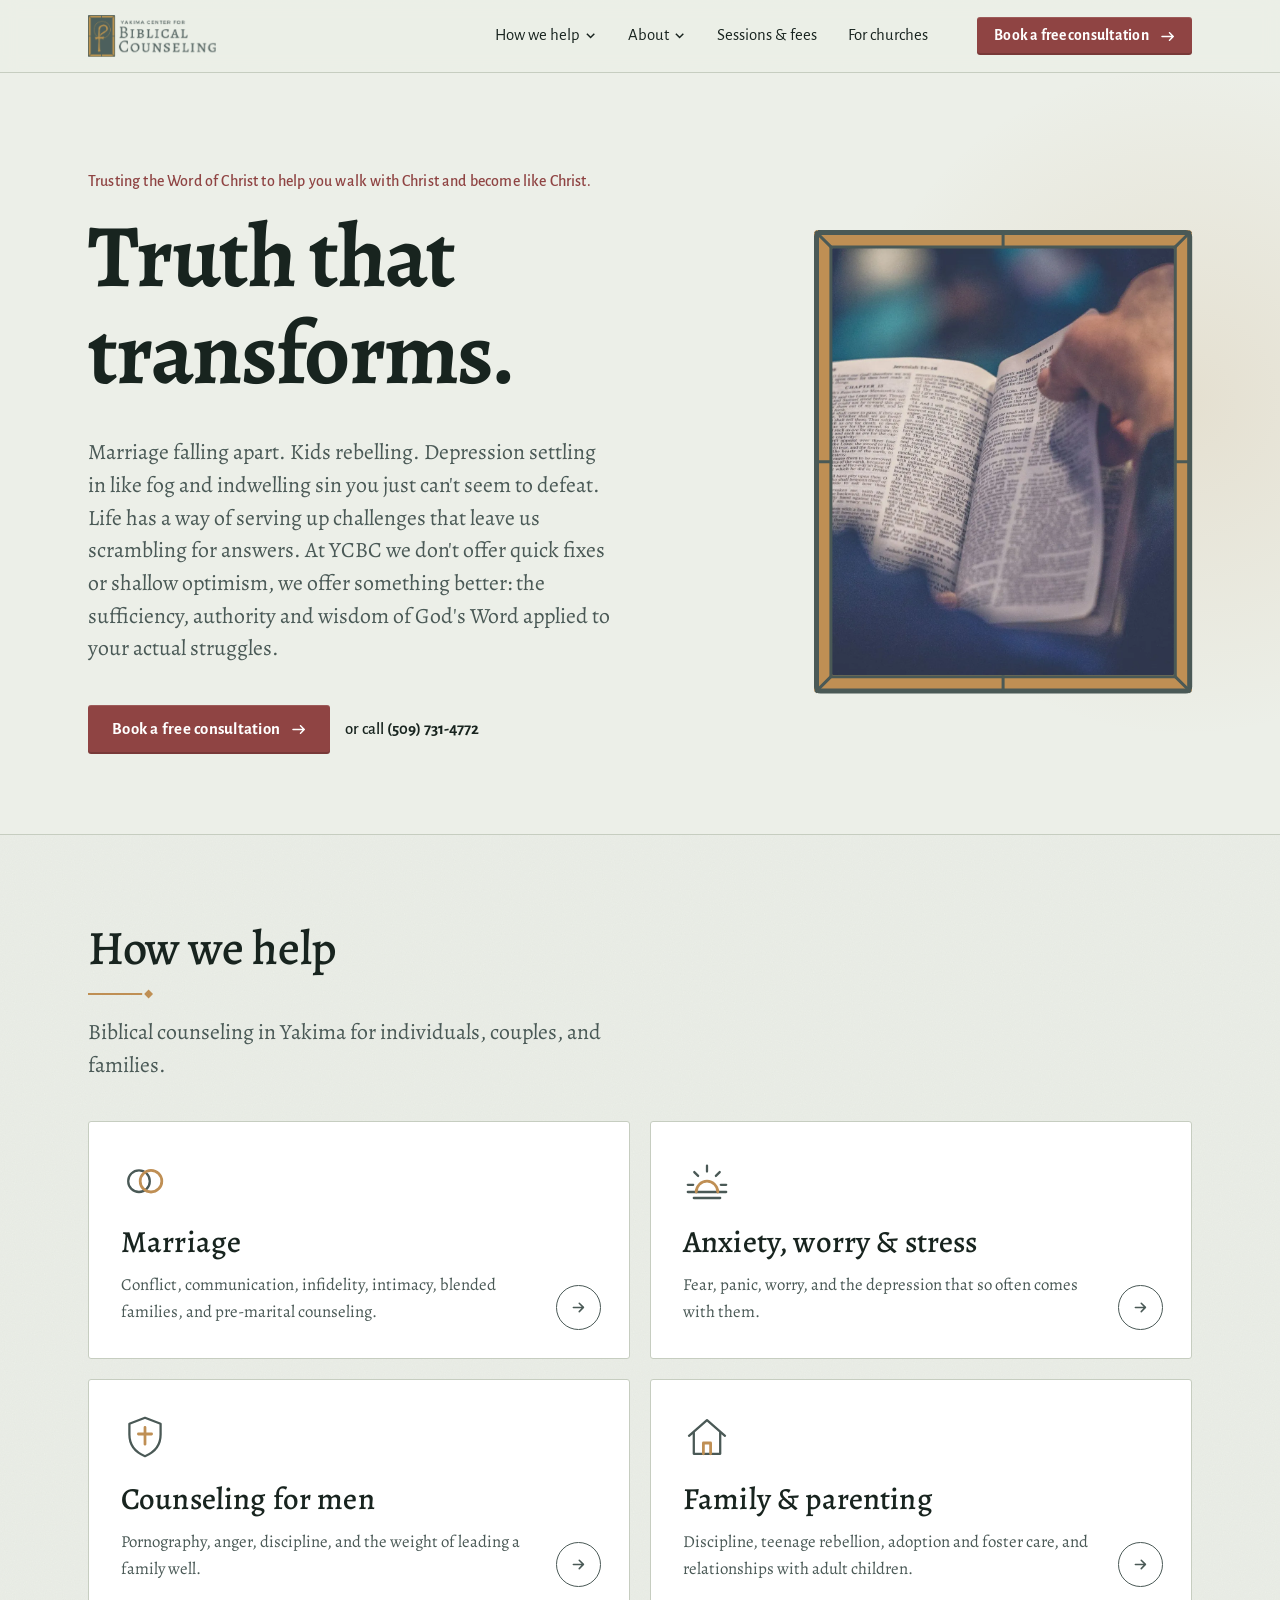
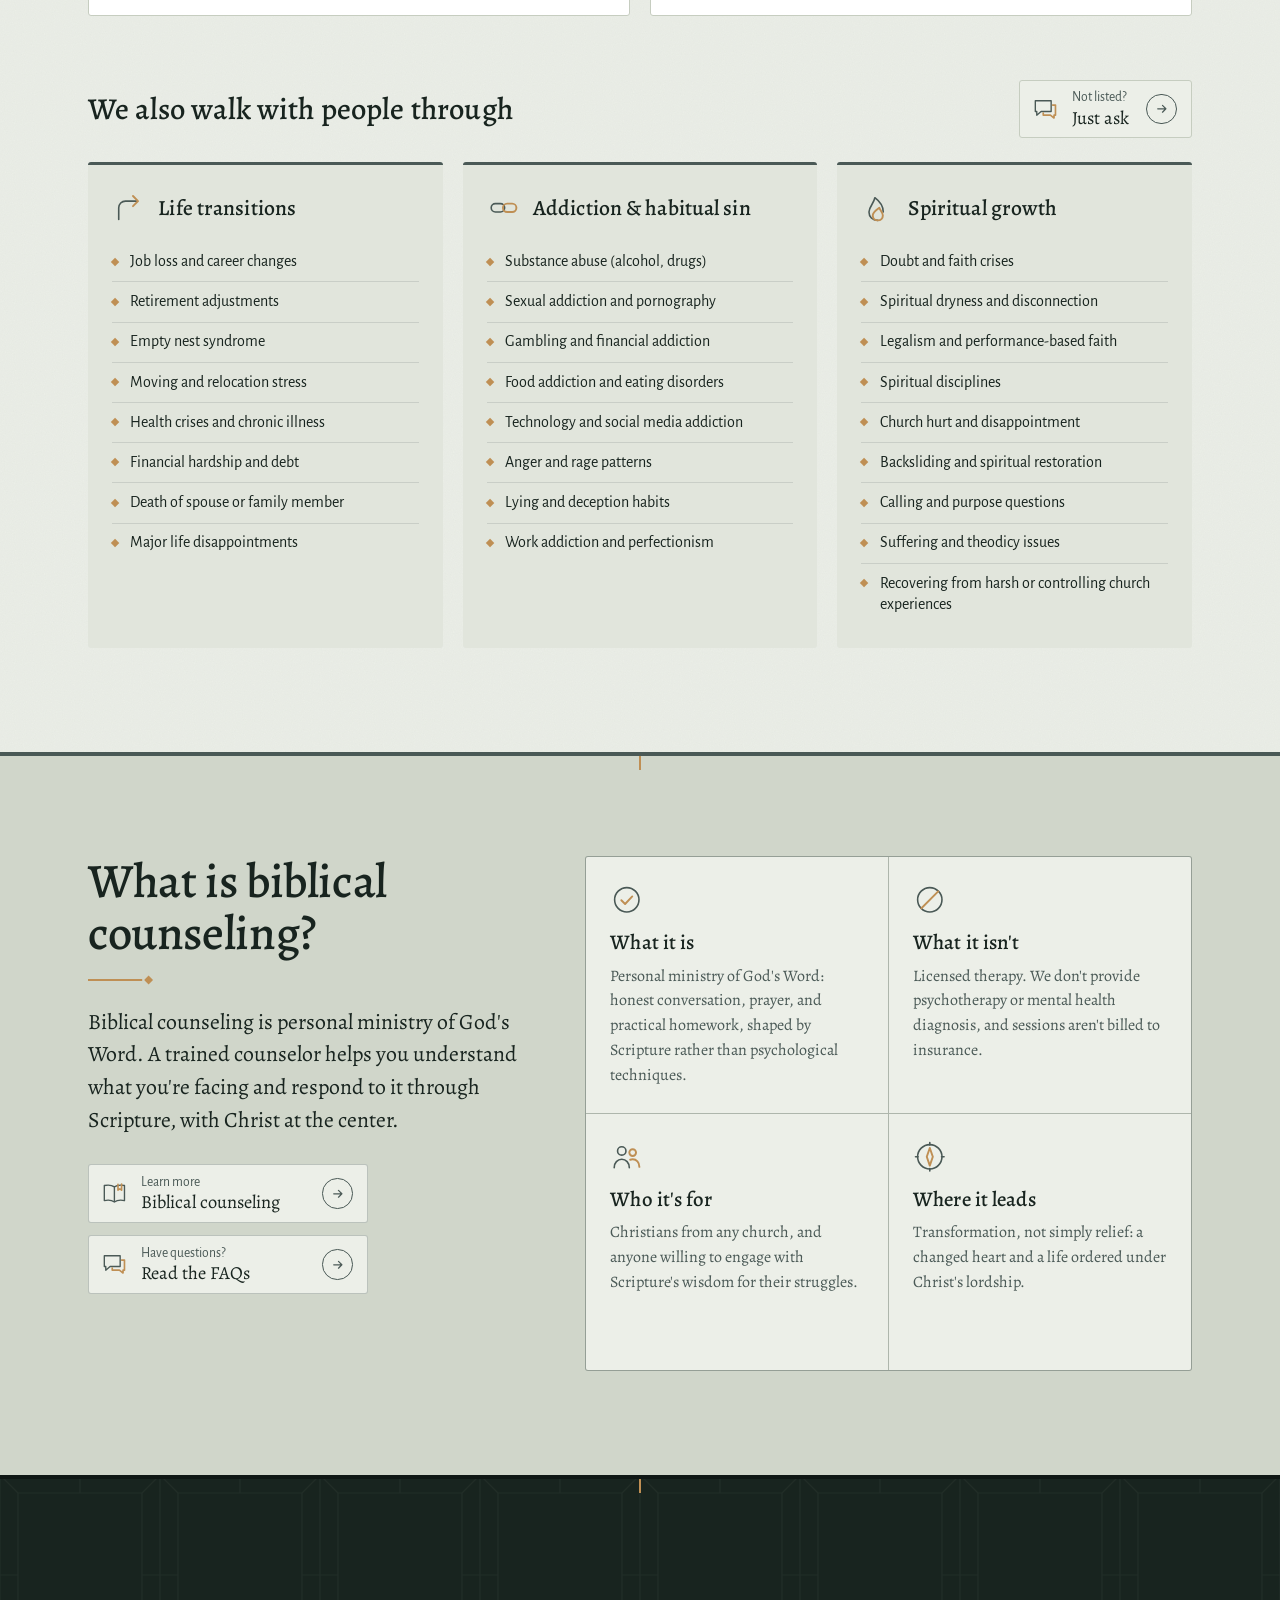
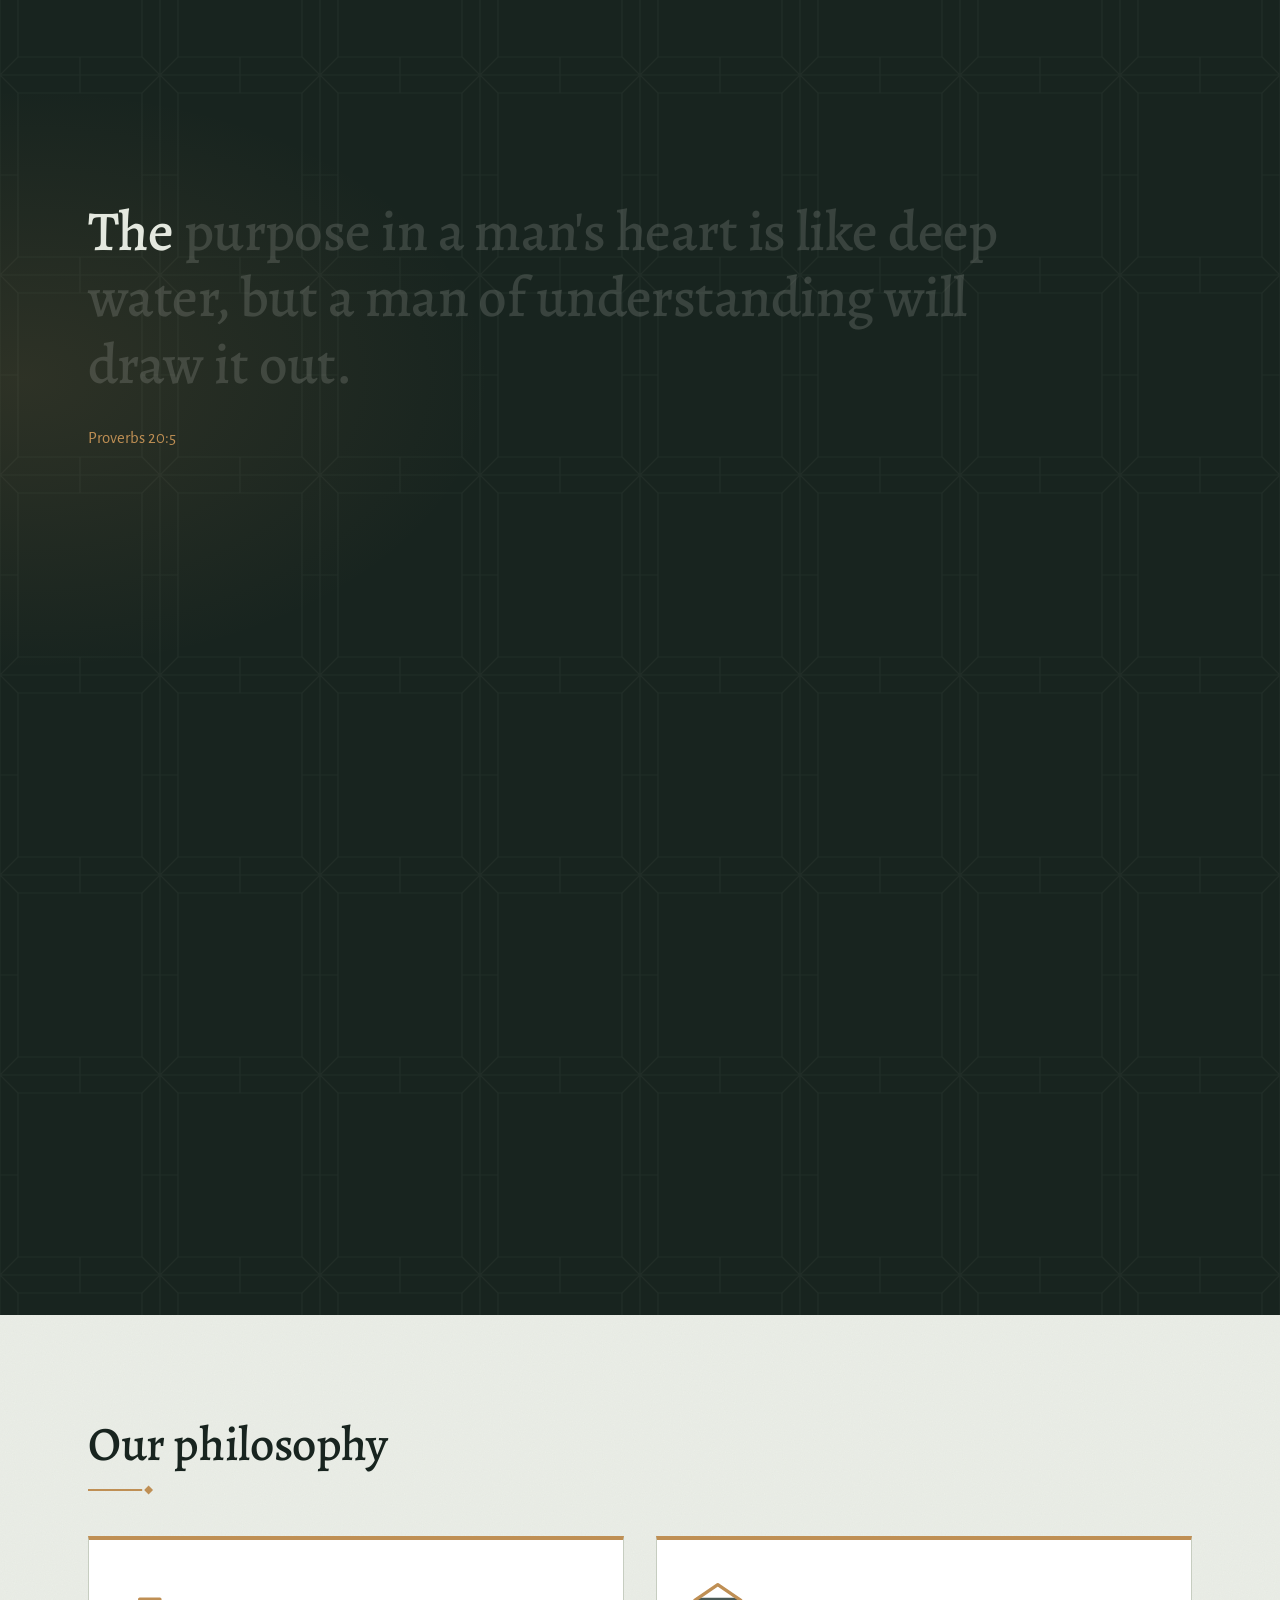
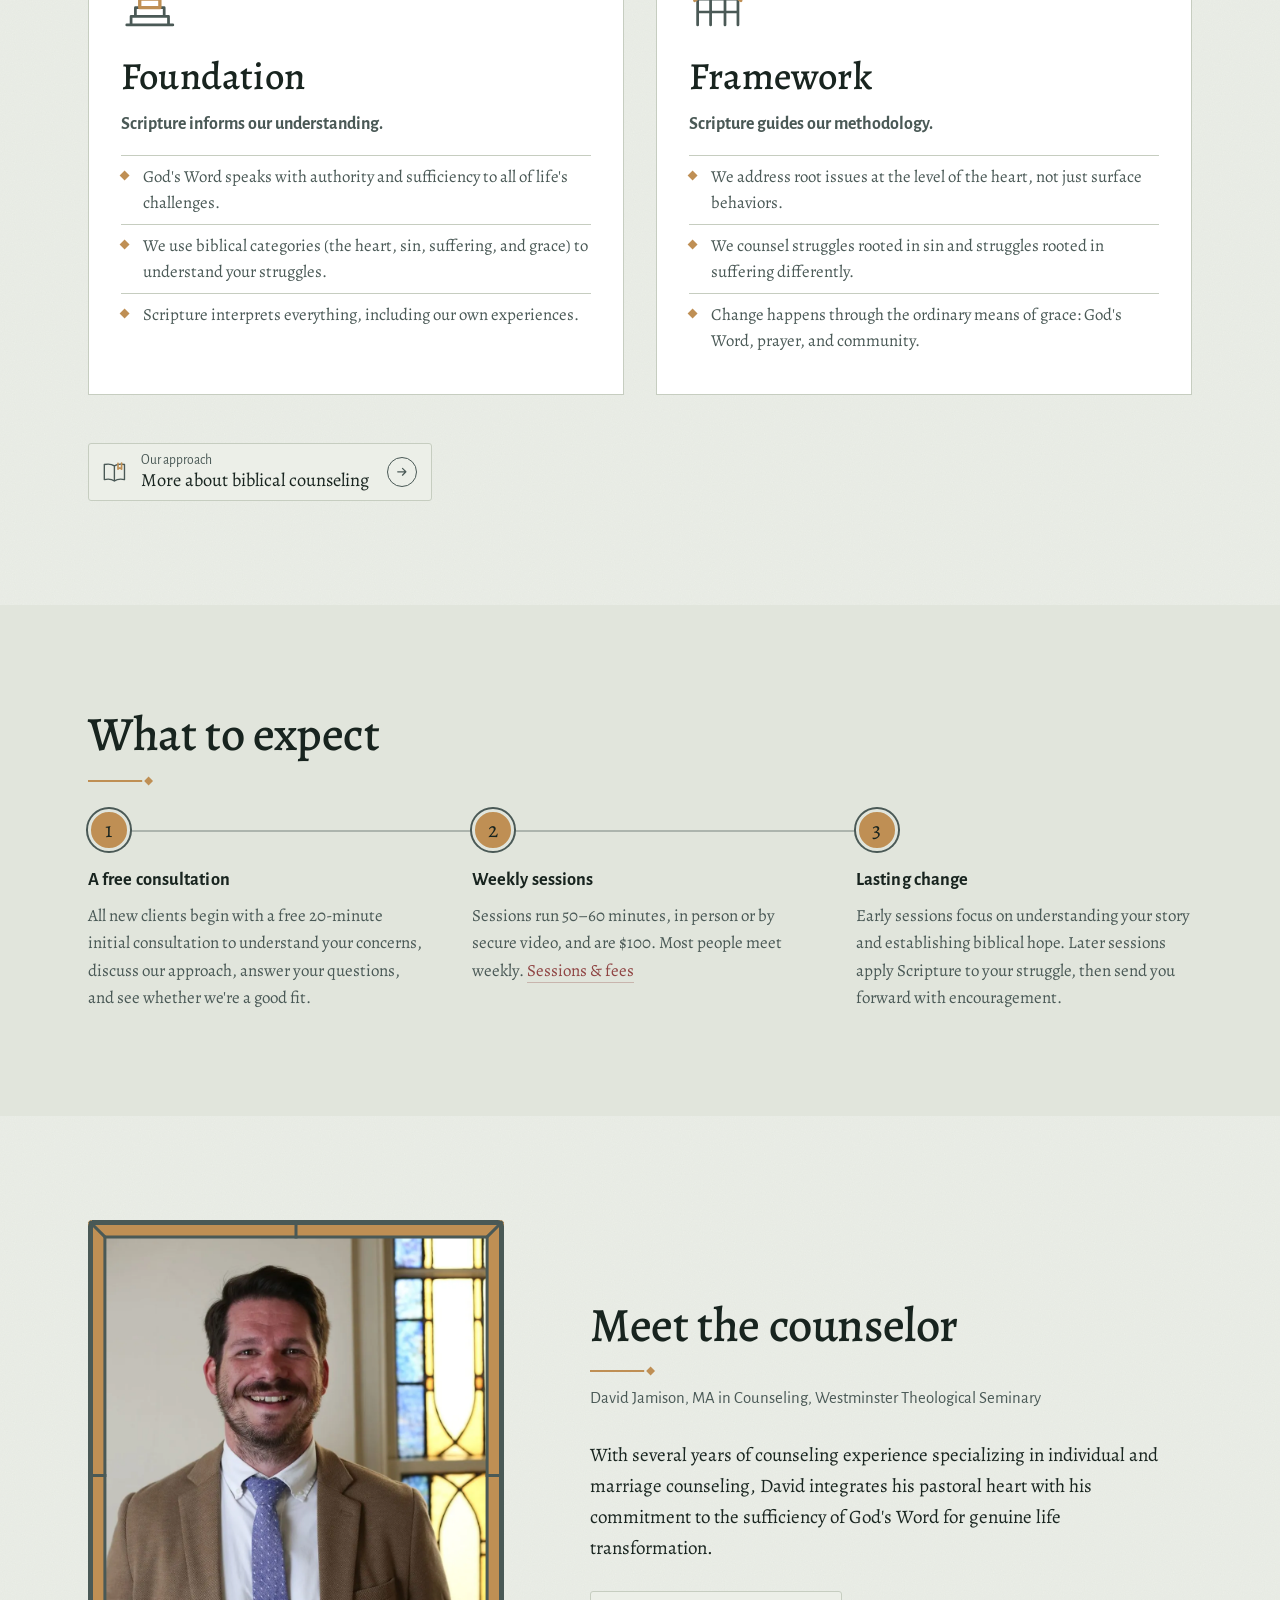
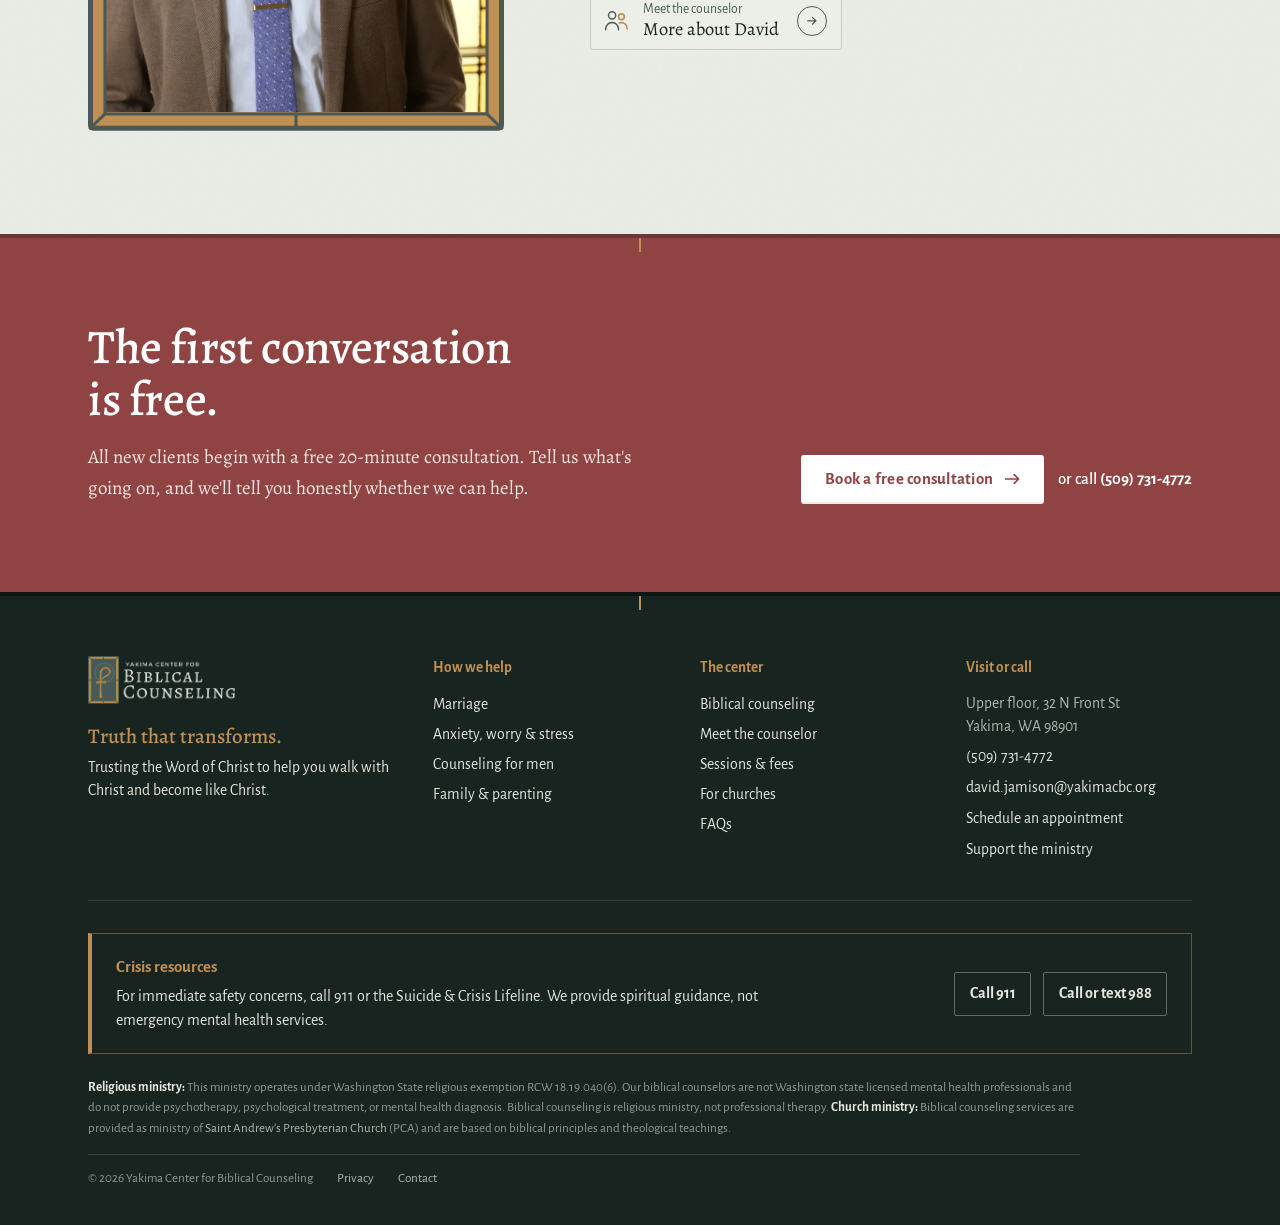
==== commit af0614b2: "Add GoatCounter visitor counts, plus booking and call click counts Co-Authored-By: Claude Opus 5.5 <" ====
--- a/index.html
+++ b/index.html
@@ -27,7 +27,7 @@
       <div class="drop"><button type="button" aria-expanded="false" aria-haspopup="true">How we help <svg viewBox="0 0 12 12" aria-hidden="true"><path d="M2 4l4 4 4-4" fill="none" stroke="currentColor" stroke-width="1.6"/></svg></button>
         <div class="menu mega">
           <div class="mega-grid"><a class="mini-item" href="marriage.html"><svg class="ic ic-marriage" viewBox="0 0 40 40" aria-hidden="true"><circle cx="15" cy="21" r="9" class="s"/><circle cx="25" cy="21" r="9" class="g"/></svg><span><b>Marriage</b><small>Conflict, distance, broken trust, and preparing well for marriage.</small></span></a><a class="mini-item" href="anxiety.html"><svg class="ic ic-anxiety" viewBox="0 0 40 40" aria-hidden="true"><path class="s" d="M4 30h32M9 35h22M20 8v5M9.4 13.4l3.2 3.2M30.6 13.4l-3.2 3.2M4 24h4.5M31.5 24H36"/><path class="g" d="M11 30a9 9 0 0118 0"/></svg><span><b>Anxiety, worry & stress</b><small>Fear, overwhelm, discouragement, and depression.</small></span></a><a class="mini-item" href="men.html"><svg class="ic ic-men" viewBox="0 0 40 40" aria-hidden="true"><path class="s" d="M20 4l13 5v9c0 9-5.5 15-13 18C12.5 33 7 27 7 18V9z"/><path class="g" d="M20 12v14M14.5 17.5h11"/></svg><span><b>Counseling for men</b><small>Pornography, anger, discipline, and leading a family.</small></span></a><a class="mini-item" href="family.html"><svg class="ic ic-family" viewBox="0 0 40 40" aria-hidden="true"><path class="s" d="M5 19L20 6l15 13M9 16v18h22V16"/><path class="g" d="M17 34v-9h6v9"/></svg><span><b>Family & parenting</b><small>Defiant kids, divided parents, and homes in conflict.</small></span></a></div>
-          <div class="mega-foot"><span>Not sure where you fit? Every new client starts with a free 20-minute consultation.</span><a class="btn btn-primary btn-sm" href="https://book.carepatron.com/Yakima-Center-for-Biblical-Counseling/David?p=CPYr9o-GQtWvPU1mG8IbVg&s=7IHqQZRP" target="_blank" rel="noopener">Book a consultation</a></div>
+          <div class="mega-foot"><span>Not sure where you fit? Every new client starts with a free 20-minute consultation.</span><a class="btn btn-primary btn-sm" href="https://book.carepatron.com/Yakima-Center-for-Biblical-Counseling/David?p=CPYr9o-GQtWvPU1mG8IbVg&s=7IHqQZRP" target="_blank" rel="noopener" data-goatcounter-click="book-consultation" data-goatcounter-title="Book a free consultation">Book a consultation</a></div>
         </div>
       </div>
       <div class="drop"><button type="button" aria-expanded="false" aria-haspopup="true">About <svg viewBox="0 0 12 12" aria-hidden="true"><path d="M2 4l4 4 4-4" fill="none" stroke="currentColor" stroke-width="1.6"/></svg></button>
@@ -36,7 +36,7 @@
       <a href="fees.html">Sessions &amp; fees</a>
       <a href="churches.html">For churches</a>
     </nav>
-    <a class="btn btn-primary" href="https://book.carepatron.com/Yakima-Center-for-Biblical-Counseling/David?p=CPYr9o-GQtWvPU1mG8IbVg&s=7IHqQZRP" target="_blank" rel="noopener">Book a free consultation</a>
+    <a class="btn btn-primary" href="https://book.carepatron.com/Yakima-Center-for-Biblical-Counseling/David?p=CPYr9o-GQtWvPU1mG8IbVg&s=7IHqQZRP" target="_blank" rel="noopener" data-goatcounter-click="book-consultation" data-goatcounter-title="Book a free consultation">Book a free consultation</a>
     <button class="menu-toggle" type="button" aria-expanded="false" aria-label="Open menu"><svg viewBox="0 0 24 24" aria-hidden="true"><path d="M3 7h18M3 12h18M3 17h18" stroke="currentColor" stroke-width="1.8" fill="none" stroke-linecap="round"/></svg></button>
   </div>
 </header>
@@ -51,8 +51,8 @@
     </div></div></details>
   </div>
   <div class="m-foot">
-    <a class="btn btn-gold" href="https://book.carepatron.com/Yakima-Center-for-Biblical-Counseling/David?p=CPYr9o-GQtWvPU1mG8IbVg&s=7IHqQZRP" target="_blank" rel="noopener">Book a free consultation</a>
-    <a class="m-tel" href="tel:+15097314772">or call (509) 731-4772</a>
+    <a class="btn btn-gold" href="https://book.carepatron.com/Yakima-Center-for-Biblical-Counseling/David?p=CPYr9o-GQtWvPU1mG8IbVg&s=7IHqQZRP" target="_blank" rel="noopener" data-goatcounter-click="book-consultation" data-goatcounter-title="Book a free consultation">Book a free consultation</a>
+    <a class="m-tel" href="tel:+15097314772" data-goatcounter-click="call" data-goatcounter-title="Phone call">or call (509) 731-4772</a>
     <p class="mob-tag">Trusting the Word of Christ to help you walk with Christ and become like Christ.</p>
   </div>
 </div>
@@ -64,7 +64,7 @@
       <p class="kicker">Trusting the Word of Christ to help you walk with Christ and become like Christ.</p>
       <h1><span class="line"><span>Truth that</span></span><span class="line"><span>transforms.</span></span></h1>
       <p class="lede">Marriage falling apart. Kids rebelling. Depression settling in like fog and indwelling sin you just can't seem to defeat. Life has a way of serving up challenges that leave us scrambling for answers. At YCBC we don't offer quick fixes or shallow optimism, we offer something better: the sufficiency, authority and wisdom of God's Word applied to your actual struggles.</p>
-      <div class="actions"><a class="btn btn-primary" href="https://book.carepatron.com/Yakima-Center-for-Biblical-Counseling/David?p=CPYr9o-GQtWvPU1mG8IbVg&s=7IHqQZRP" target="_blank" rel="noopener">Book a free consultation</a><a class="tel" href="tel:+15097314772">or call <b>(509) 731-4772</b></a></div>
+      <div class="actions"><a class="btn btn-primary" href="https://book.carepatron.com/Yakima-Center-for-Biblical-Counseling/David?p=CPYr9o-GQtWvPU1mG8IbVg&s=7IHqQZRP" target="_blank" rel="noopener" data-goatcounter-click="book-consultation" data-goatcounter-title="Book a free consultation">Book a free consultation</a><a class="tel" href="tel:+15097314772" data-goatcounter-click="call" data-goatcounter-title="Phone call">or call <b>(509) 731-4772</b></a></div>
     </div>
     <figure class="hero-photo"><div class="bevel"><picture><source srcset="assets/bible.webp" type="image/webp"><img src="assets/bible.jpg" alt="An open Bible" width="960" height="1200"></picture></div></figure>
   </div>
@@ -157,7 +157,7 @@
 <section class="cta-band">
   <div class="wrap">
     <div><h2>The first conversation is free.</h2><p>All new clients begin with a free 20-minute consultation. Tell us what's going on, and we'll tell you honestly whether we can help.</p></div>
-    <div class="actions"><a class="btn btn-light" href="https://book.carepatron.com/Yakima-Center-for-Biblical-Counseling/David?p=CPYr9o-GQtWvPU1mG8IbVg&s=7IHqQZRP" target="_blank" rel="noopener">Book a free consultation</a><a class="tel" href="tel:+15097314772">or call <b>(509) 731-4772</b></a></div>
+    <div class="actions"><a class="btn btn-light" href="https://book.carepatron.com/Yakima-Center-for-Biblical-Counseling/David?p=CPYr9o-GQtWvPU1mG8IbVg&s=7IHqQZRP" target="_blank" rel="noopener" data-goatcounter-click="book-consultation" data-goatcounter-title="Book a free consultation">Book a free consultation</a><a class="tel" href="tel:+15097314772" data-goatcounter-click="call" data-goatcounter-title="Phone call">or call <b>(509) 731-4772</b></a></div>
   </div>
 </section>
 </main>
@@ -178,7 +178,7 @@
       </div>
       <div>
         <h4>Visit or call</h4>
-        <ul class="foot-contact"><li>Upper floor, 32 N Front St<br>Yakima, WA 98901</li><li><a href="tel:+15097314772">(509) 731-4772</a></li><li><a href="mailto:david.jamison@yakimacbc.org">david.jamison@yakimacbc.org</a></li><li><a href="https://book.carepatron.com/Yakima-Center-for-Biblical-Counseling/David?p=CPYr9o-GQtWvPU1mG8IbVg&s=7IHqQZRP" target="_blank" rel="noopener">Schedule an appointment</a></li><li><a href="https://standrewsyakima.churchcenter.com/giving/to/biblical-counseling-center">Support the ministry</a></li></ul>
+        <ul class="foot-contact"><li>Upper floor, 32 N Front St<br>Yakima, WA 98901</li><li><a href="tel:+15097314772" data-goatcounter-click="call" data-goatcounter-title="Phone call">(509) 731-4772</a></li><li><a href="mailto:david.jamison@yakimacbc.org">david.jamison@yakimacbc.org</a></li><li><a href="https://book.carepatron.com/Yakima-Center-for-Biblical-Counseling/David?p=CPYr9o-GQtWvPU1mG8IbVg&s=7IHqQZRP" target="_blank" rel="noopener" data-goatcounter-click="book-consultation" data-goatcounter-title="Book a free consultation">Schedule an appointment</a></li><li><a href="https://standrewsyakima.churchcenter.com/giving/to/biblical-counseling-center">Support the ministry</a></li></ul>
       </div>
     </div>
     <div class="crisis-bar">
@@ -192,9 +192,10 @@
   </div>
 </footer>
 <div class="mobile-bar" aria-label="Quick actions">
-  <a class="call" href="tel:+15097314772"><svg viewBox="0 0 24 24" aria-hidden="true"><path d="M6.6 10.8a15.1 15.1 0 006.6 6.6l2.2-2.2a1 1 0 011-.25 11.4 11.4 0 003.6.57 1 1 0 011 1V20a1 1 0 01-1 1A17 17 0 013 4a1 1 0 011-1h3.5a1 1 0 011 1c0 1.25.2 2.45.57 3.57a1 1 0 01-.25 1z" fill="currentColor"/></svg><span>Call</span></a>
-  <a class="book" href="https://book.carepatron.com/Yakima-Center-for-Biblical-Counseling/David?p=CPYr9o-GQtWvPU1mG8IbVg&s=7IHqQZRP" target="_blank" rel="noopener">Book a free consultation</a>
+  <a class="call" href="tel:+15097314772" data-goatcounter-click="call" data-goatcounter-title="Phone call"><svg viewBox="0 0 24 24" aria-hidden="true"><path d="M6.6 10.8a15.1 15.1 0 006.6 6.6l2.2-2.2a1 1 0 011-.25 11.4 11.4 0 003.6.57 1 1 0 011 1V20a1 1 0 01-1 1A17 17 0 013 4a1 1 0 011-1h3.5a1 1 0 011 1c0 1.25.2 2.45.57 3.57a1 1 0 01-.25 1z" fill="currentColor"/></svg><span>Call</span></a>
+  <a class="book" href="https://book.carepatron.com/Yakima-Center-for-Biblical-Counseling/David?p=CPYr9o-GQtWvPU1mG8IbVg&s=7IHqQZRP" target="_blank" rel="noopener" data-goatcounter-click="book-consultation" data-goatcounter-title="Book a free consultation">Book a free consultation</a>
 </div>
 <script src="assets/site.js"></script>
+<script data-goatcounter="https://yakimacbc.goatcounter.com/count" async src="https://gc.zgo.at/count.js"></script>
 </body>
 </html>
--- a/assets/styles.css
+++ b/assets/styles.css
@@ -1380,3 +1380,47 @@
 picture{display:contents}
 cite a.ref{color:inherit;text-decoration:none;background-image:linear-gradient(currentColor,currentColor);background-size:0 1px;background-repeat:no-repeat;background-position:0 100%;transition:background-size .35s var(--ease)}
 cite a.ref:hover{background-size:100% 1px}
+
+/* header: stop scroll anchoring from fighting the shrink */
+.site-header{overflow-anchor:none}
+body{overflow-anchor:none}
+
+/* dropdowns: an invisible bridge across the gap between the menu item and the menu */
+.nav .drop.open::after{content:"";position:absolute;left:-1rem;right:-1rem;top:100%;height:1rem}
+.nav .menu{top:calc(100% + .55rem)}
+
+/* phone: slimmer action bar, compact footer */
+@media (max-width:760px){
+  .mobile-bar{gap:.5rem;padding:.4rem .6rem calc(.4rem + env(safe-area-inset-bottom))}
+  .mobile-bar a{padding:.6rem .85rem;font-size:.95rem}
+  .mobile-bar .call{border-width:1.5px}
+  .mobile-bar .call svg{width:1rem;height:1rem}
+  .site-footer{padding:2.75rem 0 2rem}
+  .foot-grid{padding-bottom:1.5rem;gap:1.5rem 1.25rem}
+  .foot-grid img{height:2.5rem;margin-bottom:.75rem}
+  .foot-tag{font-size:.92rem}
+  .foot-grid h4{margin-bottom:.5rem}
+  .foot-grid ul{font-size:.9rem;gap:.15rem}
+  .crisis-bar{margin-top:1.25rem;padding:.9rem 1rem;gap:.75rem}
+  .crisis-bar p{font-size:.9rem;line-height:1.45}
+  .crisis-links{width:100%}
+  .crisis-links a{flex:1;text-align:center;padding:.5rem .6rem;font-size:.9rem}
+  .site-footer .legal{margin-top:1.1rem;font-size:.76rem}
+  .site-footer .legal .copy{font-size:.8rem}
+}
+
+/* ---------- family scene: the four moments of Deuteronomy 6:7, each with its own icon ---------- */
+.thread ol.has-icons{padding-left:4.25rem}
+.thread ol.has-icons::before,.thread ol.has-icons::after{left:1.45rem;top:1.9rem;bottom:1.9rem}
+.thread ol.has-icons::after{height:calc((100% - 3.8rem) * var(--p,0))}
+.thread ol.has-icons li{display:flex;align-items:center;min-height:4.4rem;padding:.55rem 0}
+.thread ol.has-icons li::before{display:none}
+.thread .tic{position:absolute;left:-4.25rem;top:50%;width:2.9rem;height:2.9rem;margin-top:-1.45rem;padding:.35rem;background:var(--forest);border:1.5px solid rgba(208,214,202,.28);border-radius:50%;z-index:1;transition:border-color .45s,transform .45s var(--ease),box-shadow .45s}
+.thread .tic *{fill:none;stroke-width:2;stroke-linecap:round;stroke-linejoin:round;transition:stroke .45s,fill .45s,opacity .45s}
+.thread .tic .s{stroke:var(--sage);opacity:.35}
+.thread .tic .g{stroke:var(--sage);opacity:.35}
+.thread li.on .tic{border-color:var(--gold);transform:scale(1.08);box-shadow:0 0 0 5px rgba(191,143,84,.12),0 0 22px rgba(191,143,84,.25)}
+.thread li.on .tic .s{stroke:var(--on-dark);opacity:1}
+.thread li.on .tic .g{stroke:var(--gold);opacity:1}
+.thread li.on .tic circle.g,.thread li.on .tic path.g[d^="M25 6"]{fill:rgba(191,143,84,.25)}
+@media (max-width:760px){.thread ol.has-icons{padding-left:3.75rem}.thread .tic{left:-3.75rem;width:2.5rem;height:2.5rem;margin-top:-1.25rem}.thread ol.has-icons::before,.thread ol.has-icons::after{left:1.25rem}}
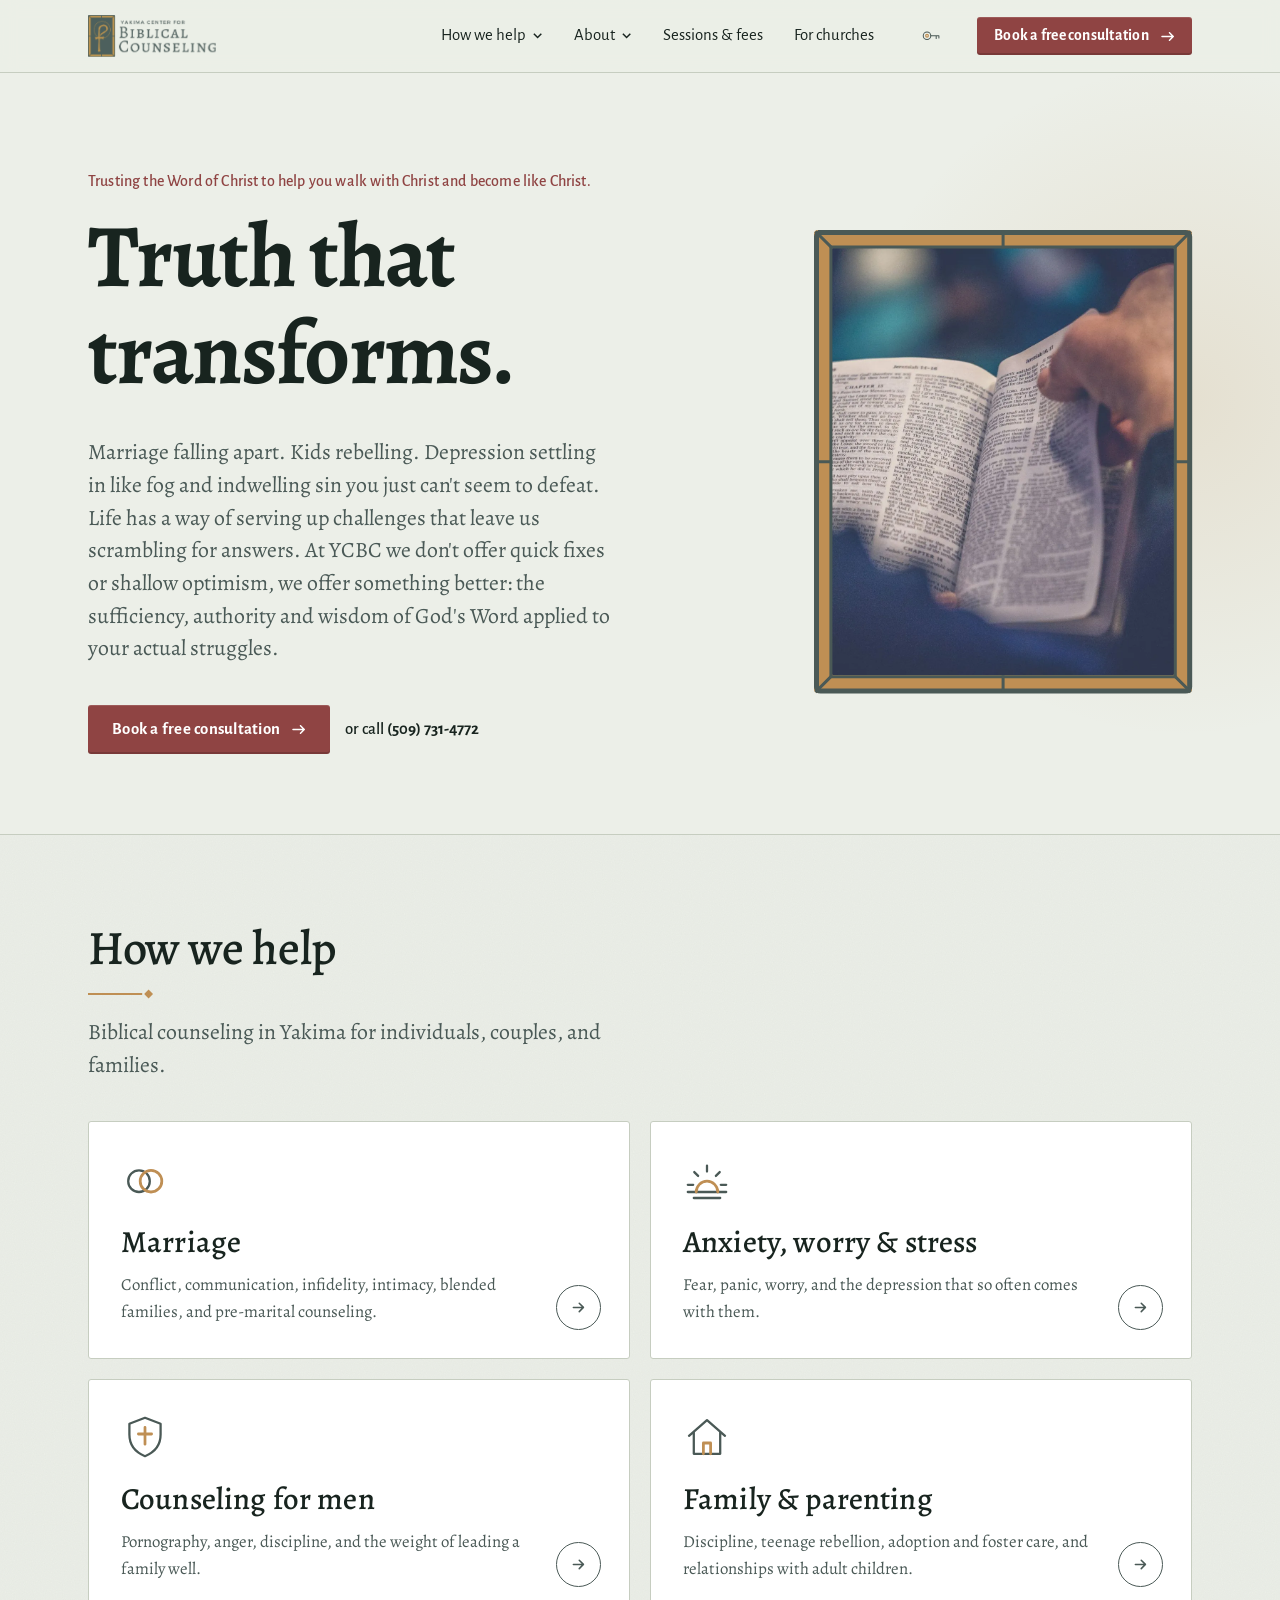
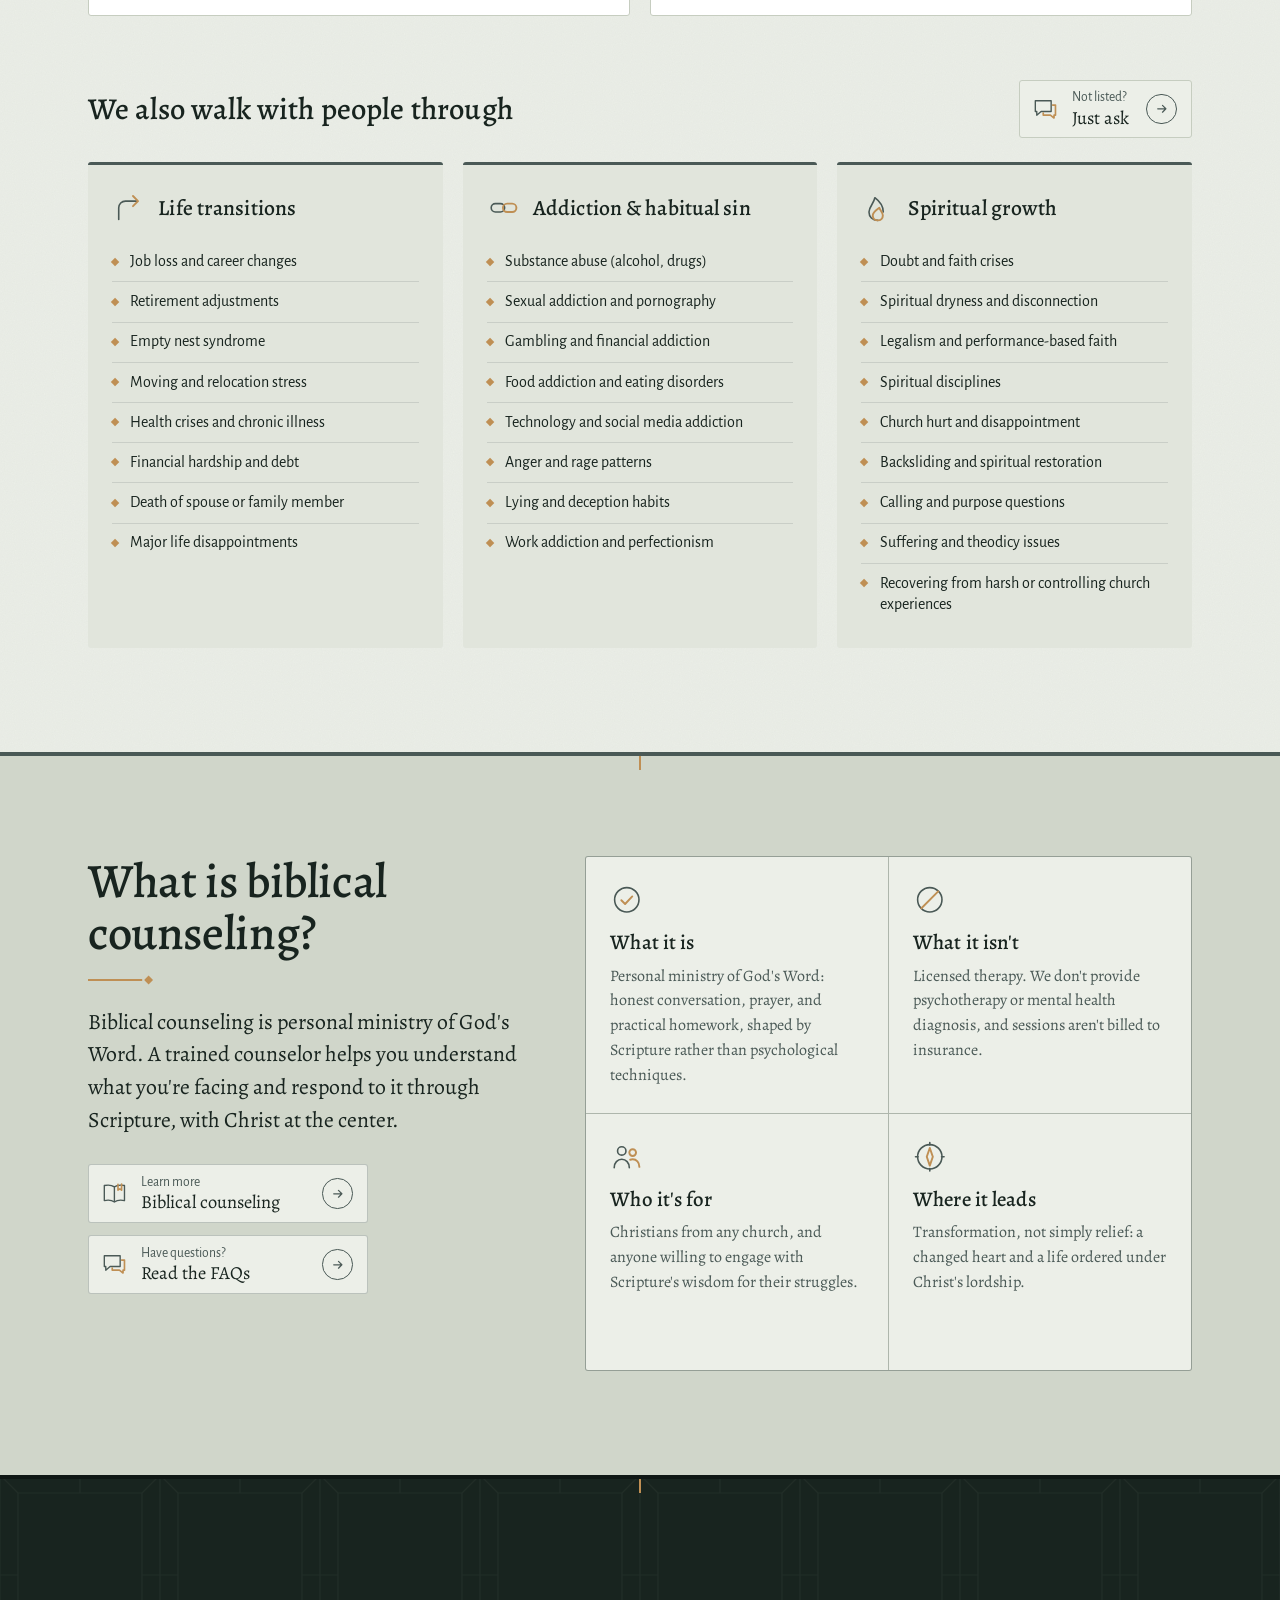
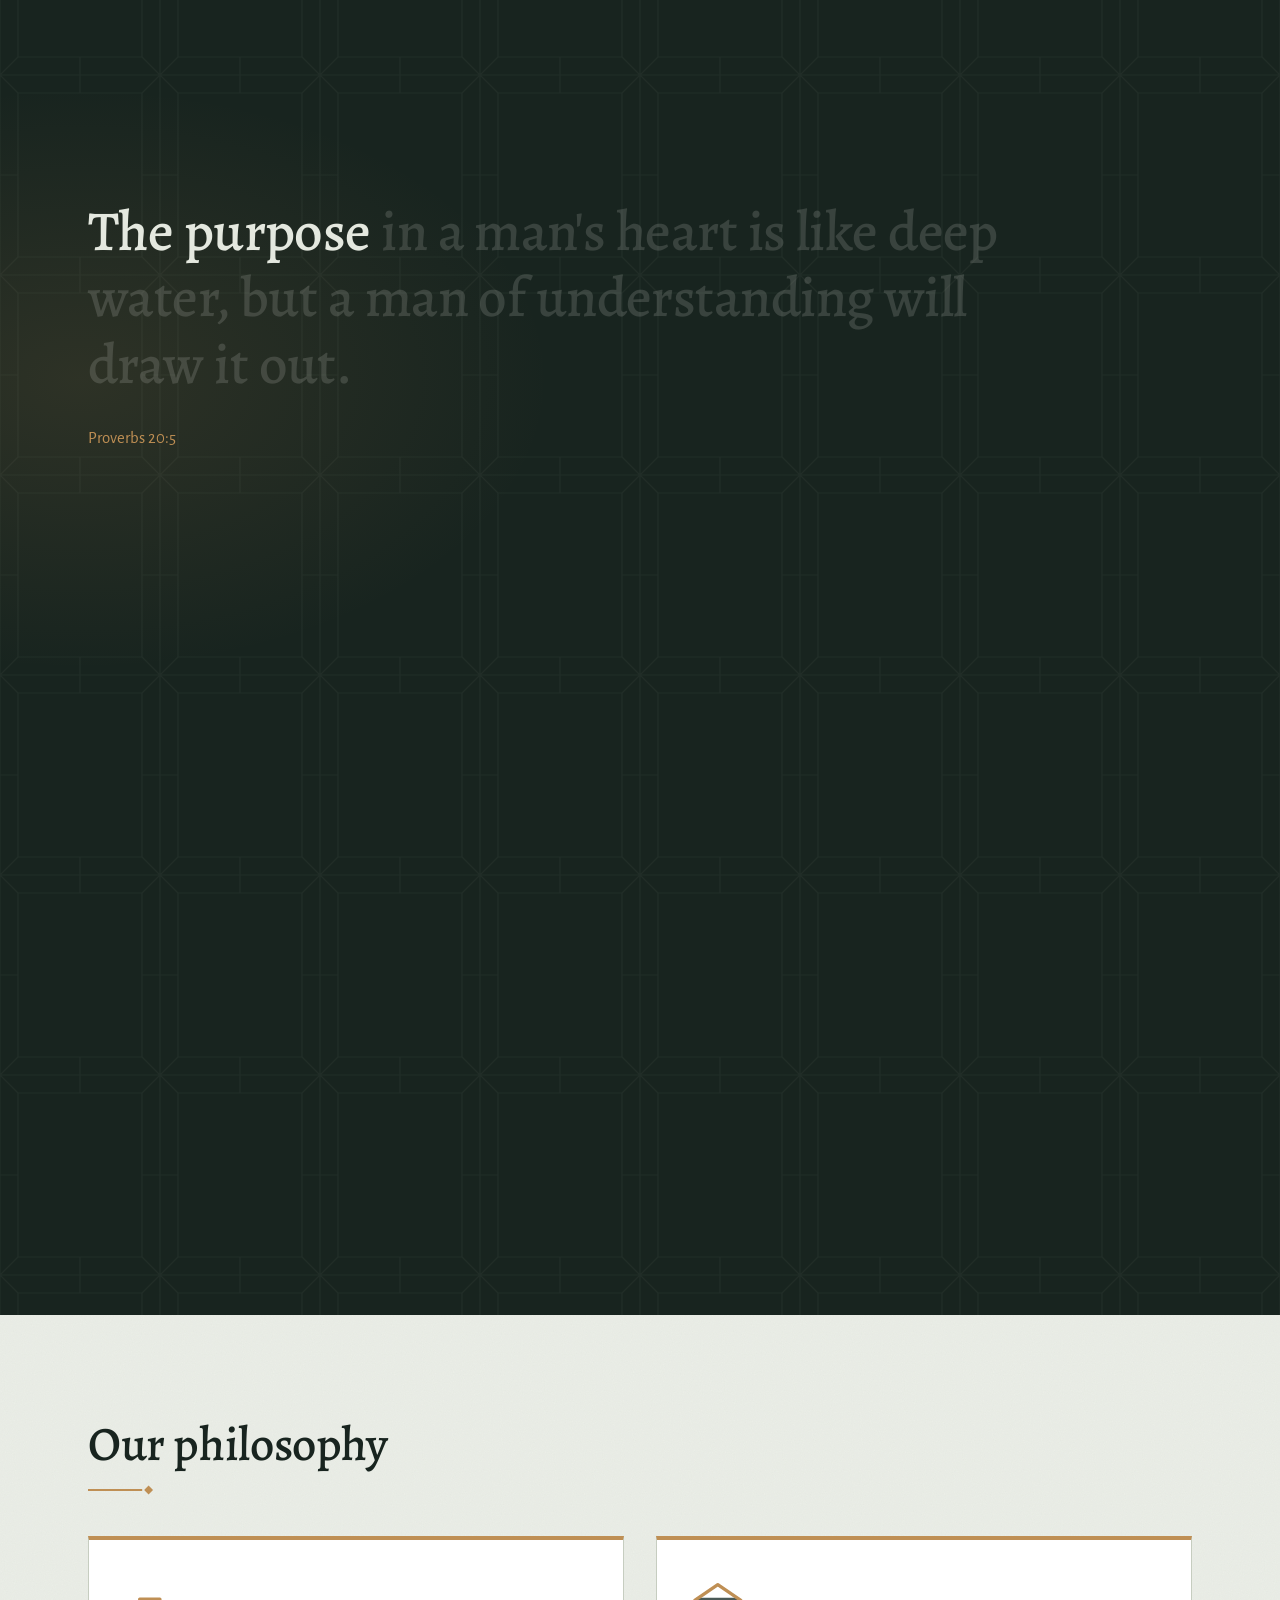
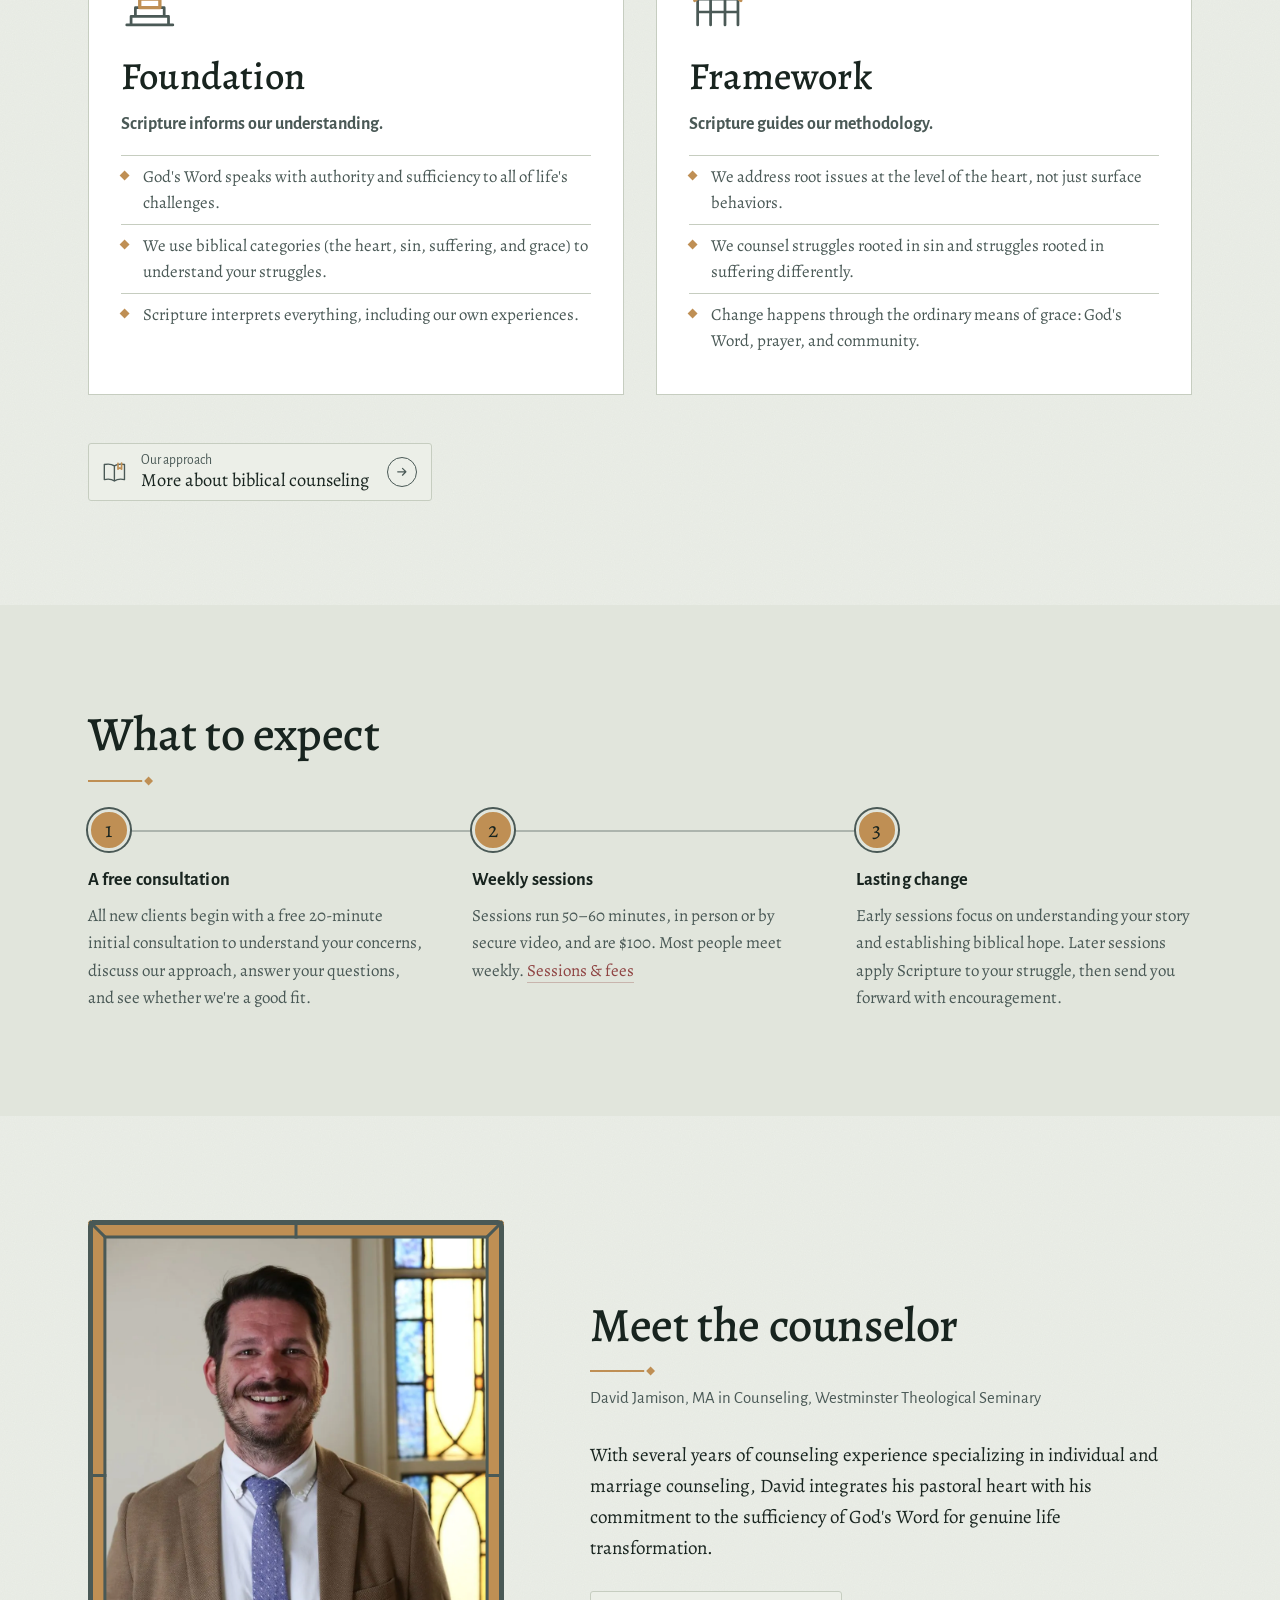
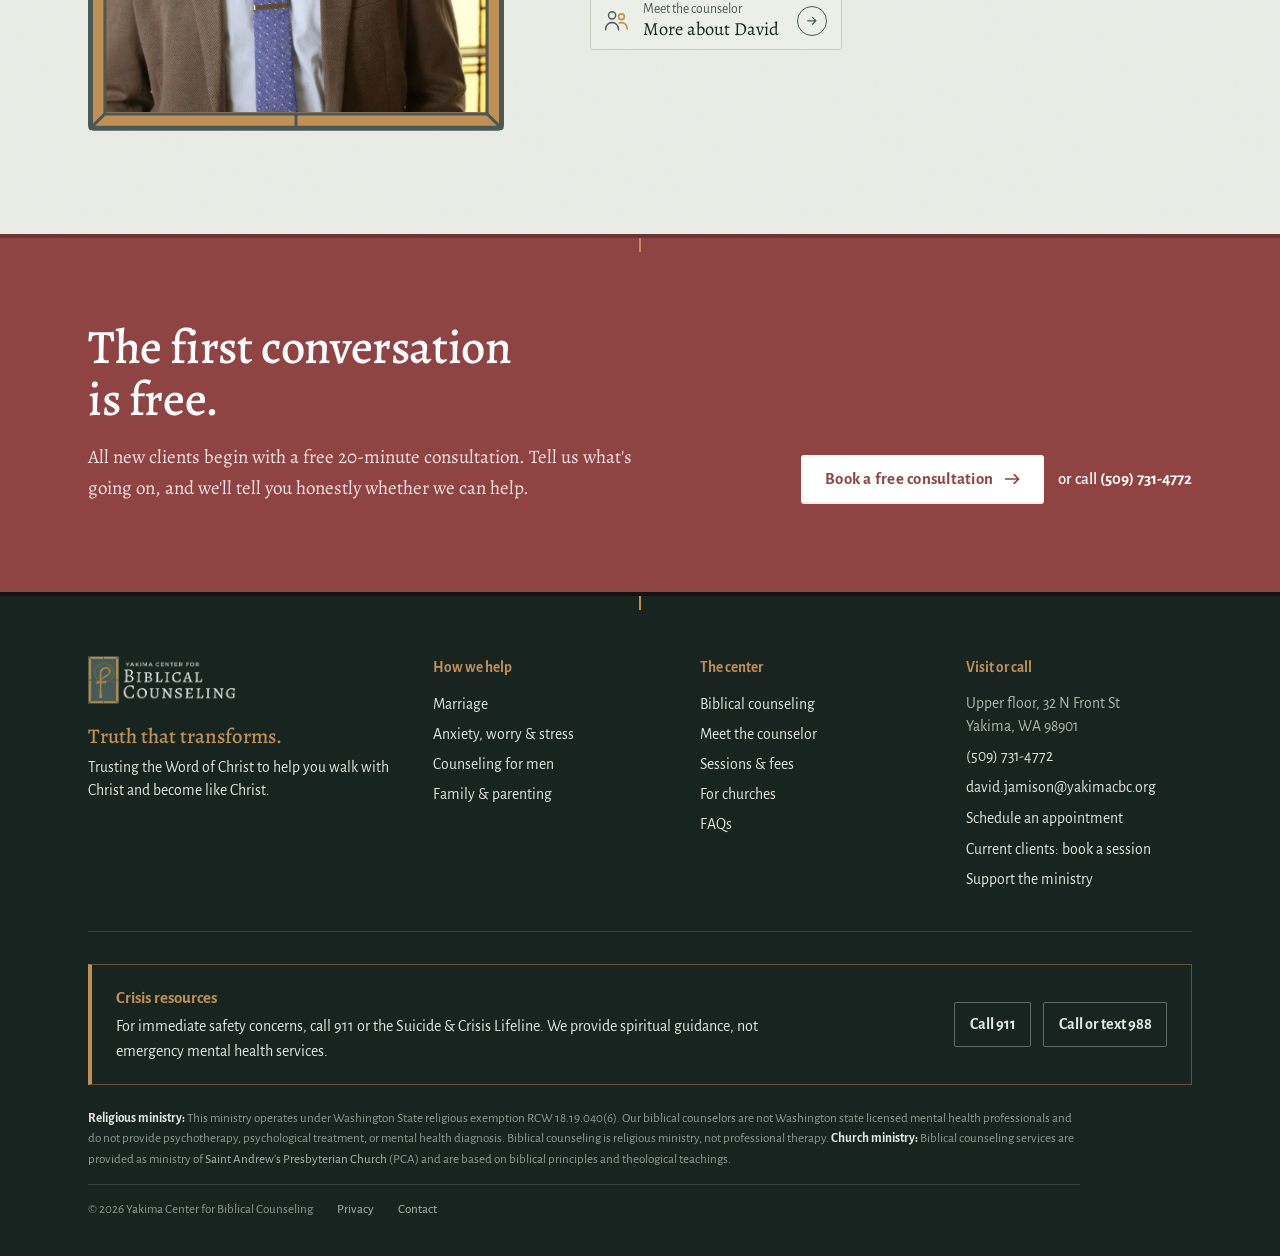
==== commit 8f8c3df9: "Current-client booking links; versioned CSS/JS so updates show immediately Co-Authored-By: Claude Op" ====
--- a/index.html
+++ b/index.html
@@ -15,7 +15,7 @@
 <link rel="icon" type="image/png" href="assets/favicon.png">
 <link rel="apple-touch-icon" href="assets/favicon.png">
 <link rel="preload" href="assets/fonts/alegreya-latin-500-normal.woff2" as="font" type="font/woff2" crossorigin>
-<link rel="stylesheet" href="assets/styles.css">
+<link rel="stylesheet" href="assets/styles.css?v=bbb6d371">
 <script type="application/ld+json">{"@context": "https://schema.org", "@graph": [{"@type": ["ProfessionalService", "LocalBusiness"], "@id": "https://yakimacbc.org/#center", "name": "Yakima Center for Biblical Counseling", "alternateName": "YCBC", "url": "https://yakimacbc.org", "logo": "https://yakimacbc.org/assets/logo.png", "image": "https://yakimacbc.org/assets/og.jpg", "slogan": "Truth that transforms.", "telephone": "+1-509-731-4772", "email": "david.jamison@yakimacbc.org", "address": {"@type": "PostalAddress", "streetAddress": "32 N Front Street, Upper Floor", "addressLocality": "Yakima", "addressRegion": "WA", "postalCode": "98901", "addressCountry": "US"}, "hasMap": "https://www.google.com/maps/search/?api=1&query=32+N+Front+St,+Yakima,+WA+98901", "areaServed": [{"@type": "City", "name": "Yakima, WA"}, {"@type": "City", "name": "Selah, WA"}, {"@type": "City", "name": "Union Gap, WA"}, {"@type": "City", "name": "Terrace Heights, WA"}, {"@type": "City", "name": "Moxee, WA"}, {"@type": "City", "name": "Wapato, WA"}, {"@type": "City", "name": "Naches, WA"}, {"@type": "Place", "name": "Yakima Valley, WA"}], "description": "Biblical counseling for individuals, couples, and families in Yakima, WA, applying the sufficiency, authority and wisdom of God's Word to life's struggles. A ministry of Saint Andrew's Presbyterian Church (PCA).", "priceRange": "$100 per session; free 20-minute initial consultation", "parentOrganization": {"@type": "Church", "name": "Saint Andrew's Presbyterian Church", "url": "https://www.saintandrewsyakima.org/"}, "founder": {"@id": "https://yakimacbc.org/about#david"}, "employee": {"@id": "https://yakimacbc.org/about#david"}, "potentialAction": {"@type": "ReserveAction", "target": "https://book.carepatron.com/Yakima-Center-for-Biblical-Counseling/David?p=CPYr9o-GQtWvPU1mG8IbVg&s=7IHqQZRP", "name": "Book a free consultation"}, "sameAs": ["https://www.saintandrewsyakima.org/", "https://ycbc.substack.com"], "knowsAbout": ["Biblical counseling", "Christian marriage counseling", "Anxiety and worry", "Depression", "Counseling for men", "Pornography and sexual sin", "Anger", "Parenting", "Pre-marital counseling", "Grief"]}, {"@type": "Person", "@id": "https://yakimacbc.org/about#david", "name": "David Jamison", "jobTitle": "Director, Yakima Center for Biblical Counseling", "url": "https://yakimacbc.org/about", "image": "https://yakimacbc.org/assets/david.jpg", "alumniOf": {"@type": "CollegeOrUniversity", "name": "Westminster Theological Seminary"}, "hasCredential": {"@type": "EducationalOccupationalCredential", "credentialCategory": "degree", "name": "MA in Counseling"}, "worksFor": {"@id": "https://yakimacbc.org/#center"}}]}</script>
 </head>
 <body>
@@ -36,6 +36,7 @@
       <a href="fees.html">Sessions &amp; fees</a>
       <a href="churches.html">For churches</a>
     </nav>
+    <a class="client-link" href="https://book.carepatron.com/Yakima-Center-for-Biblical-Counseling/David?p=CPYr9o-GQtWvPU1mG8IbVg&s=7IHqQZRP" target="_blank" rel="noopener" data-goatcounter-click="client-booking" data-goatcounter-title="Current client booking" title="Current clients: book a session"><svg class="ic ic-key" viewBox="0 0 40 40" aria-hidden="true"><circle class="s" cx="13" cy="20" r="7"/><path class="s" d="M20 20h15M30 20v5M35 20v4"/><circle class="g" cx="13" cy="20" r="2.5"/></svg><span>Current clients</span></a>
     <a class="btn btn-primary" href="https://book.carepatron.com/Yakima-Center-for-Biblical-Counseling/David?p=CPYr9o-GQtWvPU1mG8IbVg&s=7IHqQZRP" target="_blank" rel="noopener" data-goatcounter-click="book-consultation" data-goatcounter-title="Book a free consultation">Book a free consultation</a>
     <button class="menu-toggle" type="button" aria-expanded="false" aria-label="Open menu"><svg viewBox="0 0 24 24" aria-hidden="true"><path d="M3 7h18M3 12h18M3 17h18" stroke="currentColor" stroke-width="1.8" fill="none" stroke-linecap="round"/></svg></button>
   </div>
@@ -53,6 +54,7 @@
   <div class="m-foot">
     <a class="btn btn-gold" href="https://book.carepatron.com/Yakima-Center-for-Biblical-Counseling/David?p=CPYr9o-GQtWvPU1mG8IbVg&s=7IHqQZRP" target="_blank" rel="noopener" data-goatcounter-click="book-consultation" data-goatcounter-title="Book a free consultation">Book a free consultation</a>
     <a class="m-tel" href="tel:+15097314772" data-goatcounter-click="call" data-goatcounter-title="Phone call">or call (509) 731-4772</a>
+    <a class="m-client" href="https://book.carepatron.com/Yakima-Center-for-Biblical-Counseling/David?p=CPYr9o-GQtWvPU1mG8IbVg&s=7IHqQZRP" target="_blank" rel="noopener" data-goatcounter-click="client-booking" data-goatcounter-title="Current client booking"><svg class="ic ic-key" viewBox="0 0 40 40" aria-hidden="true"><circle class="s" cx="13" cy="20" r="7"/><path class="s" d="M20 20h15M30 20v5M35 20v4"/><circle class="g" cx="13" cy="20" r="2.5"/></svg><span>Current clients: book your next session</span></a>
     <p class="mob-tag">Trusting the Word of Christ to help you walk with Christ and become like Christ.</p>
   </div>
 </div>
@@ -178,7 +180,7 @@
       </div>
       <div>
         <h4>Visit or call</h4>
-        <ul class="foot-contact"><li>Upper floor, 32 N Front St<br>Yakima, WA 98901</li><li><a href="tel:+15097314772" data-goatcounter-click="call" data-goatcounter-title="Phone call">(509) 731-4772</a></li><li><a href="mailto:david.jamison@yakimacbc.org">david.jamison@yakimacbc.org</a></li><li><a href="https://book.carepatron.com/Yakima-Center-for-Biblical-Counseling/David?p=CPYr9o-GQtWvPU1mG8IbVg&s=7IHqQZRP" target="_blank" rel="noopener" data-goatcounter-click="book-consultation" data-goatcounter-title="Book a free consultation">Schedule an appointment</a></li><li><a href="https://standrewsyakima.churchcenter.com/giving/to/biblical-counseling-center">Support the ministry</a></li></ul>
+        <ul class="foot-contact"><li>Upper floor, 32 N Front St<br>Yakima, WA 98901</li><li><a href="tel:+15097314772" data-goatcounter-click="call" data-goatcounter-title="Phone call">(509) 731-4772</a></li><li><a href="mailto:david.jamison@yakimacbc.org">david.jamison@yakimacbc.org</a></li><li><a href="https://book.carepatron.com/Yakima-Center-for-Biblical-Counseling/David?p=CPYr9o-GQtWvPU1mG8IbVg&s=7IHqQZRP" target="_blank" rel="noopener" data-goatcounter-click="book-consultation" data-goatcounter-title="Book a free consultation">Schedule an appointment</a></li><li><a href="https://book.carepatron.com/Yakima-Center-for-Biblical-Counseling/David?p=CPYr9o-GQtWvPU1mG8IbVg&s=7IHqQZRP" target="_blank" rel="noopener" data-goatcounter-click="client-booking" data-goatcounter-title="Current client booking">Current clients: book a session</a></li><li><a href="https://standrewsyakima.churchcenter.com/giving/to/biblical-counseling-center">Support the ministry</a></li></ul>
       </div>
     </div>
     <div class="crisis-bar">
@@ -195,7 +197,7 @@
   <a class="call" href="tel:+15097314772" data-goatcounter-click="call" data-goatcounter-title="Phone call"><svg viewBox="0 0 24 24" aria-hidden="true"><path d="M6.6 10.8a15.1 15.1 0 006.6 6.6l2.2-2.2a1 1 0 011-.25 11.4 11.4 0 003.6.57 1 1 0 011 1V20a1 1 0 01-1 1A17 17 0 013 4a1 1 0 011-1h3.5a1 1 0 011 1c0 1.25.2 2.45.57 3.57a1 1 0 01-.25 1z" fill="currentColor"/></svg><span>Call</span></a>
   <a class="book" href="https://book.carepatron.com/Yakima-Center-for-Biblical-Counseling/David?p=CPYr9o-GQtWvPU1mG8IbVg&s=7IHqQZRP" target="_blank" rel="noopener" data-goatcounter-click="book-consultation" data-goatcounter-title="Book a free consultation">Book a free consultation</a>
 </div>
-<script src="assets/site.js"></script>
+<script src="assets/site.js?v=bbb6d371"></script>
 <script data-goatcounter="https://yakimacbc.goatcounter.com/count" async src="https://gc.zgo.at/count.js"></script>
 </body>
 </html>
--- a/assets/styles.css
+++ b/assets/styles.css
@@ -55,9 +55,9 @@
 /* ---------- buttons ---------- */
 .btn{display:inline-flex;align-items:center;gap:.6rem;font-family:var(--sans);font-weight:700;font-size:1.05rem;letter-spacing:.01em;text-decoration:none;padding:.85rem 1.4rem;border:2px solid transparent;border-radius:2px;line-height:1.1;transition:background-color .2s,color .2s,border-color .2s}
 .btn-primary{background:var(--oxblood);color:#fff;border-color:var(--oxblood)}
-.btn-primary:hover{background:#7a3938;border-color:#7a3938}
+.btn-primary:hover{background-color:#7a3938;border-color:#7a3938}
 .dark .btn-primary,.btn-gold{background:var(--gold);color:var(--forest);border-color:var(--gold)}
-.dark .btn-primary:hover,.btn-gold:hover{background:#d0a26a;border-color:#d0a26a}
+.dark .btn-primary:hover,.btn-gold:hover{background-color:#d0a26a;border-color:#d0a26a}
 .btn-ghost{color:var(--ink);border-color:var(--slate);background:transparent}
 .btn-ghost:hover{background:rgba(74,89,86,.08)}
 .dark .btn-ghost{color:var(--on-dark);border-color:rgba(208,214,202,.45)}
@@ -83,8 +83,8 @@
 .nav .drop.open > button svg{transform:rotate(180deg)}
 .nav .menu{position:absolute;top:calc(100% + .6rem);left:0;min-width:15rem;background:var(--paper);border:1px solid var(--rule);box-shadow:0 12px 30px -16px rgba(24,36,31,.35);padding:.5rem 0;opacity:0;visibility:hidden;transform:translateY(-4px);transition:opacity .18s,transform .18s,visibility .18s}
 .nav .drop.open .menu{opacity:1;visibility:visible;transform:none}
-.nav .menu a{display:block;color:var(--ink);text-decoration:none;padding:.55rem 1.1rem}
-.nav .menu a:hover,.nav .menu a[aria-current="page"]{color:var(--oxblood);background:var(--paper-2)}
+.nav .menu a:not(.btn){display:block;color:var(--ink);text-decoration:none;padding:.55rem 1.1rem}
+.nav .menu a:not(.btn):hover,.nav .menu a:not(.btn)[aria-current="page"]{color:var(--oxblood);background:var(--paper-2)}
 .site-header .btn{margin-left:.75rem;padding:.65rem 1.05rem;font-size:.98rem;white-space:nowrap}
 .menu-toggle{display:none;margin-left:auto;background:none;border:0;color:var(--ink);padding:.5rem;cursor:pointer}
 .menu-toggle svg{width:1.75rem;height:1.75rem}
@@ -215,7 +215,7 @@
 .cta-band p{color:rgba(255,255,255,.85);margin:1rem 0 0}
 .cta-band .tel{color:#fff}
 .btn-light{background:#fff;color:var(--oxblood);border-color:#fff}
-.btn-light:hover{background:var(--paper);border-color:var(--paper)}
+.btn-light:hover{background-color:var(--paper);border-color:var(--paper)}
 
 /* ---------- lists ---------- */
 .concerns{list-style:none;margin:0;padding:0;display:grid;grid-template-columns:repeat(2,minmax(0,1fr));gap:0 3rem;border-top:1px solid var(--rule)}
@@ -437,7 +437,7 @@
 .mega-side p{margin:0;font-size:1rem;line-height:1.45;color:var(--ink-soft)}
 .mega-side p b{color:var(--ink);font-family:var(--serif);font-size:1.2rem;font-weight:500;display:block;margin-bottom:.2rem}
 .nav .menu .mega-side .btn{display:inline-flex;color:#fff;padding:.7rem 1rem;font-size:.95rem;margin:0}
-.nav .menu .mega-side .btn:hover{background:#7a3938;color:#fff}
+.nav .menu .mega-side .btn:hover{background-color:#7a3938;color:#fff}
 .nav .menu .mega-side .tel{padding:0;font-size:.95rem;color:var(--ink)}
 .nav .menu .mega-side .tel:hover{background:none}
 .js .nav .mega .mega-item,.js .nav .mega .mega-side > *{opacity:0;transform:translateY(6px);transition:opacity .35s var(--ease),transform .35s var(--ease),background-color .2s}
@@ -580,7 +580,7 @@
 .mega-panel.is-default img{width:2.6rem;height:auto}
 .mega-panel .big{font-family:var(--serif);font-size:1.55rem;color:#fff !important;line-height:1.2}
 .nav .menu .mega-panel .btn{margin-top:auto;padding:.75rem 1.1rem;font-size:.95rem;color:var(--forest);background:var(--gold);border-color:var(--gold)}
-.nav .menu .mega-panel .btn:hover{background:#d0a26a;color:var(--forest)}
+.nav .menu .mega-panel .btn:hover{background-color:#d0a26a;color:var(--forest)}
 
 /* ---------- philosophy cards ---------- */
 .ff-label{font-family:var(--sans);font-size:1rem;color:var(--ink-soft);margin:0 0 .2rem !important}
@@ -830,7 +830,7 @@
 .mega-foot{display:flex;align-items:center;justify-content:space-between;gap:1rem;margin:.5rem .1rem .1rem;padding:.9rem .9rem;background:var(--paper-2);border-radius:2px}
 .mega-foot span{font-family:var(--sans);font-size:.95rem;color:var(--ink-soft);line-height:1.35}
 .nav .menu .mega-foot .btn{color:#fff;flex:none;margin:0}
-.nav .menu .mega-foot .btn:hover{background:#7a3938}
+.nav .menu .mega-foot .btn:hover{background-color:#7a3938}
 .js .nav .mega .mini-item{opacity:0;transform:translateY(6px);transition:opacity .3s var(--ease),transform .3s var(--ease),background-color .2s,border-color .2s}
 .js .nav .drop.open .mega .mini-item{opacity:1;transform:none}
 .nav .drop.open .mega .mini-item:nth-child(2){transition-delay:.03s}
@@ -1424,3 +1424,20 @@
 .thread li.on .tic .g{stroke:var(--gold);opacity:1}
 .thread li.on .tic circle.g,.thread li.on .tic path.g[d^="M25 6"]{fill:rgba(191,143,84,.25)}
 @media (max-width:760px){.thread ol.has-icons{padding-left:3.75rem}.thread .tic{left:-3.75rem;width:2.5rem;height:2.5rem;margin-top:-1.25rem}.thread ol.has-icons::before,.thread ol.has-icons::after{left:1.25rem}}
+.nav .menu .mega-foot .btn{display:inline-flex}
+.nav .menu .mega-foot .btn:hover{background-color:#7a3938;color:#fff}
+
+/* ---------- current clients ---------- */
+.client-link{display:inline-flex;align-items:center;gap:.45rem;margin-left:.9rem;font-family:var(--sans);font-size:.95rem;font-weight:500;color:var(--ink-soft);text-decoration:none;white-space:nowrap;transition:color .2s}
+.client-link .ic{width:1.35rem;height:1.35rem}
+.client-link:hover{color:var(--oxblood)}
+.client-link:hover .ic .g{transform:rotate(-20deg)}
+@media (max-width:1280px){.client-link span{position:absolute;width:1px;height:1px;overflow:hidden;clip:rect(0 0 0 0)}.client-link{margin-left:.5rem}}
+@media (max-width:1120px){.client-link{display:none}}
+.mobile-nav a.m-client{display:flex;align-items:center;justify-content:center;gap:.5rem;font-family:var(--sans);font-size:.98rem;color:var(--on-dark);padding:.6rem;border:1px solid var(--rule-dark);border-radius:3px}
+.mobile-nav a.m-client .ic{width:1.3rem;height:1.3rem}
+.mobile-nav a.m-client .ic .s{stroke:var(--sage)}
+.client-box{margin-top:2rem;padding:1.4rem 1.5rem;background:var(--paper-2);border-radius:3px}
+.client-box p{margin:0 0 1rem;color:var(--ink-soft)}
+.client-box p strong{color:var(--ink);font-family:var(--sans)}
+.client-box .ask-link{background:var(--paper)}
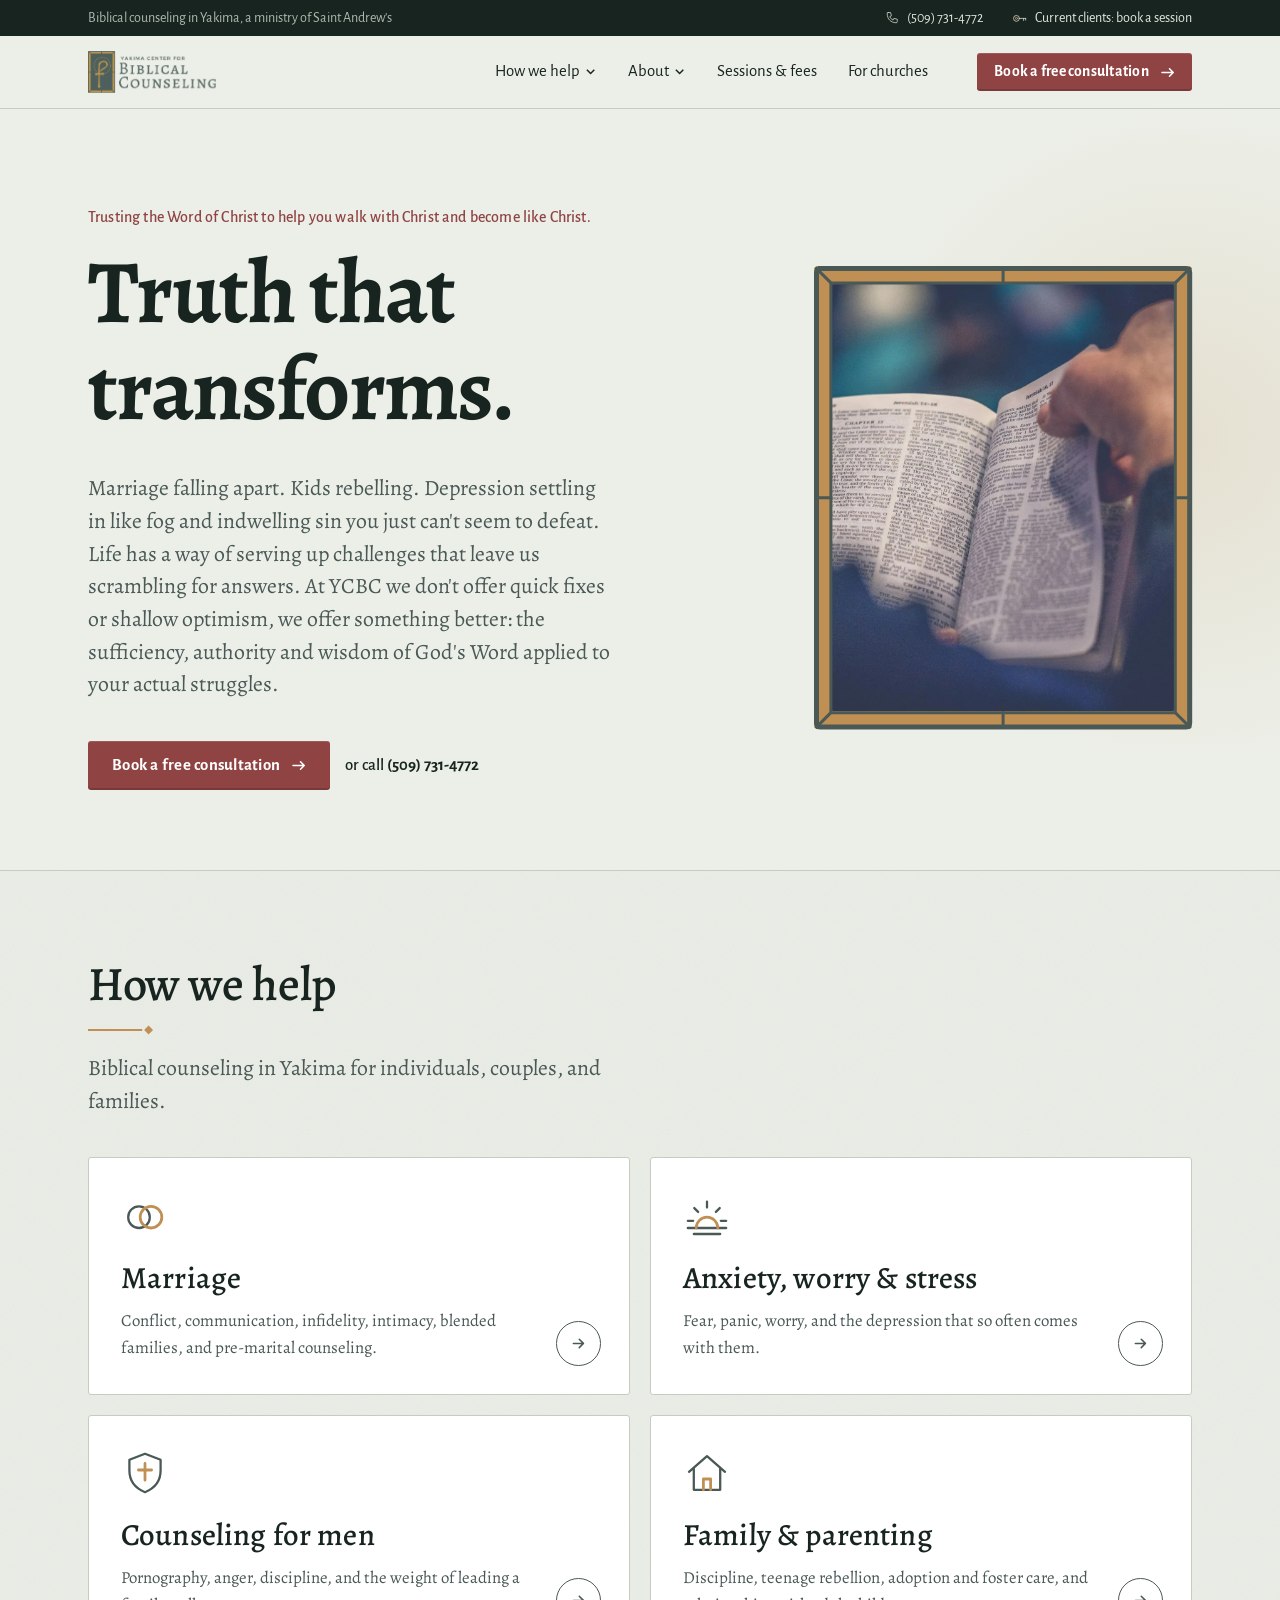
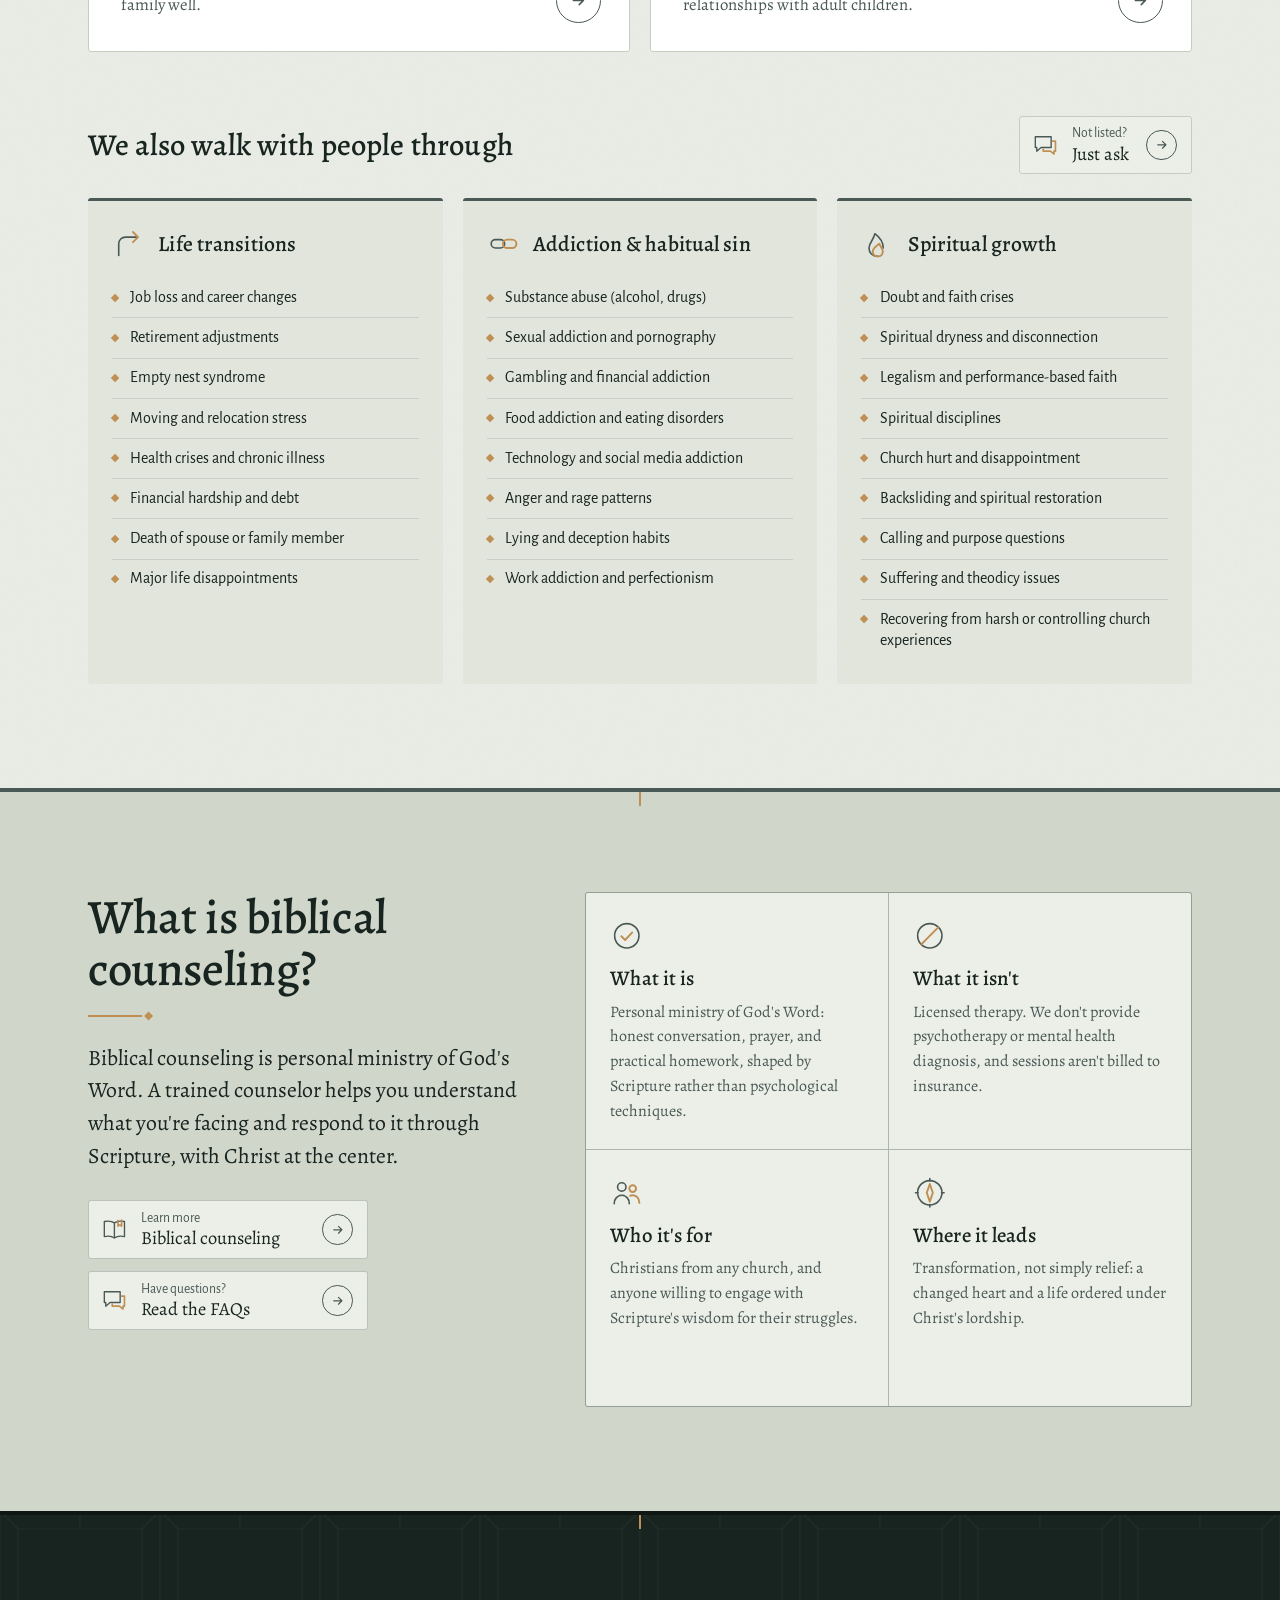
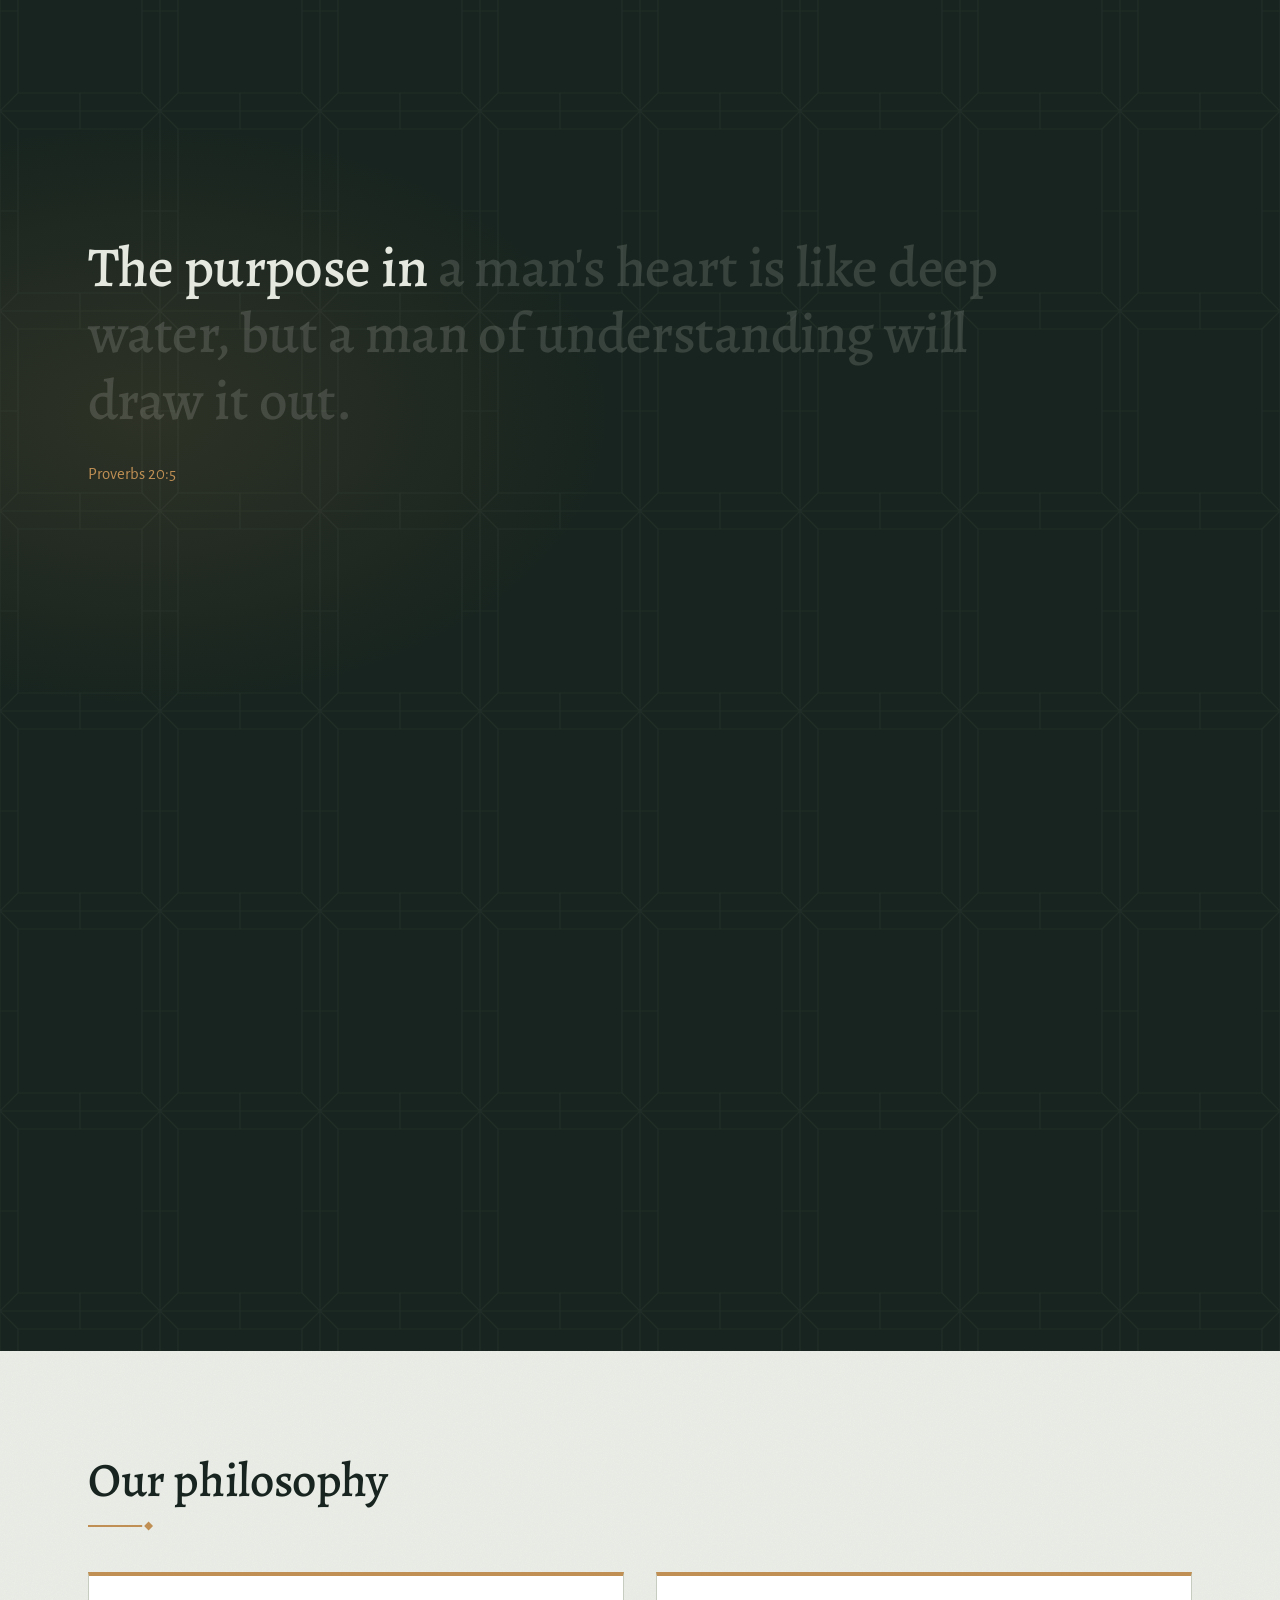
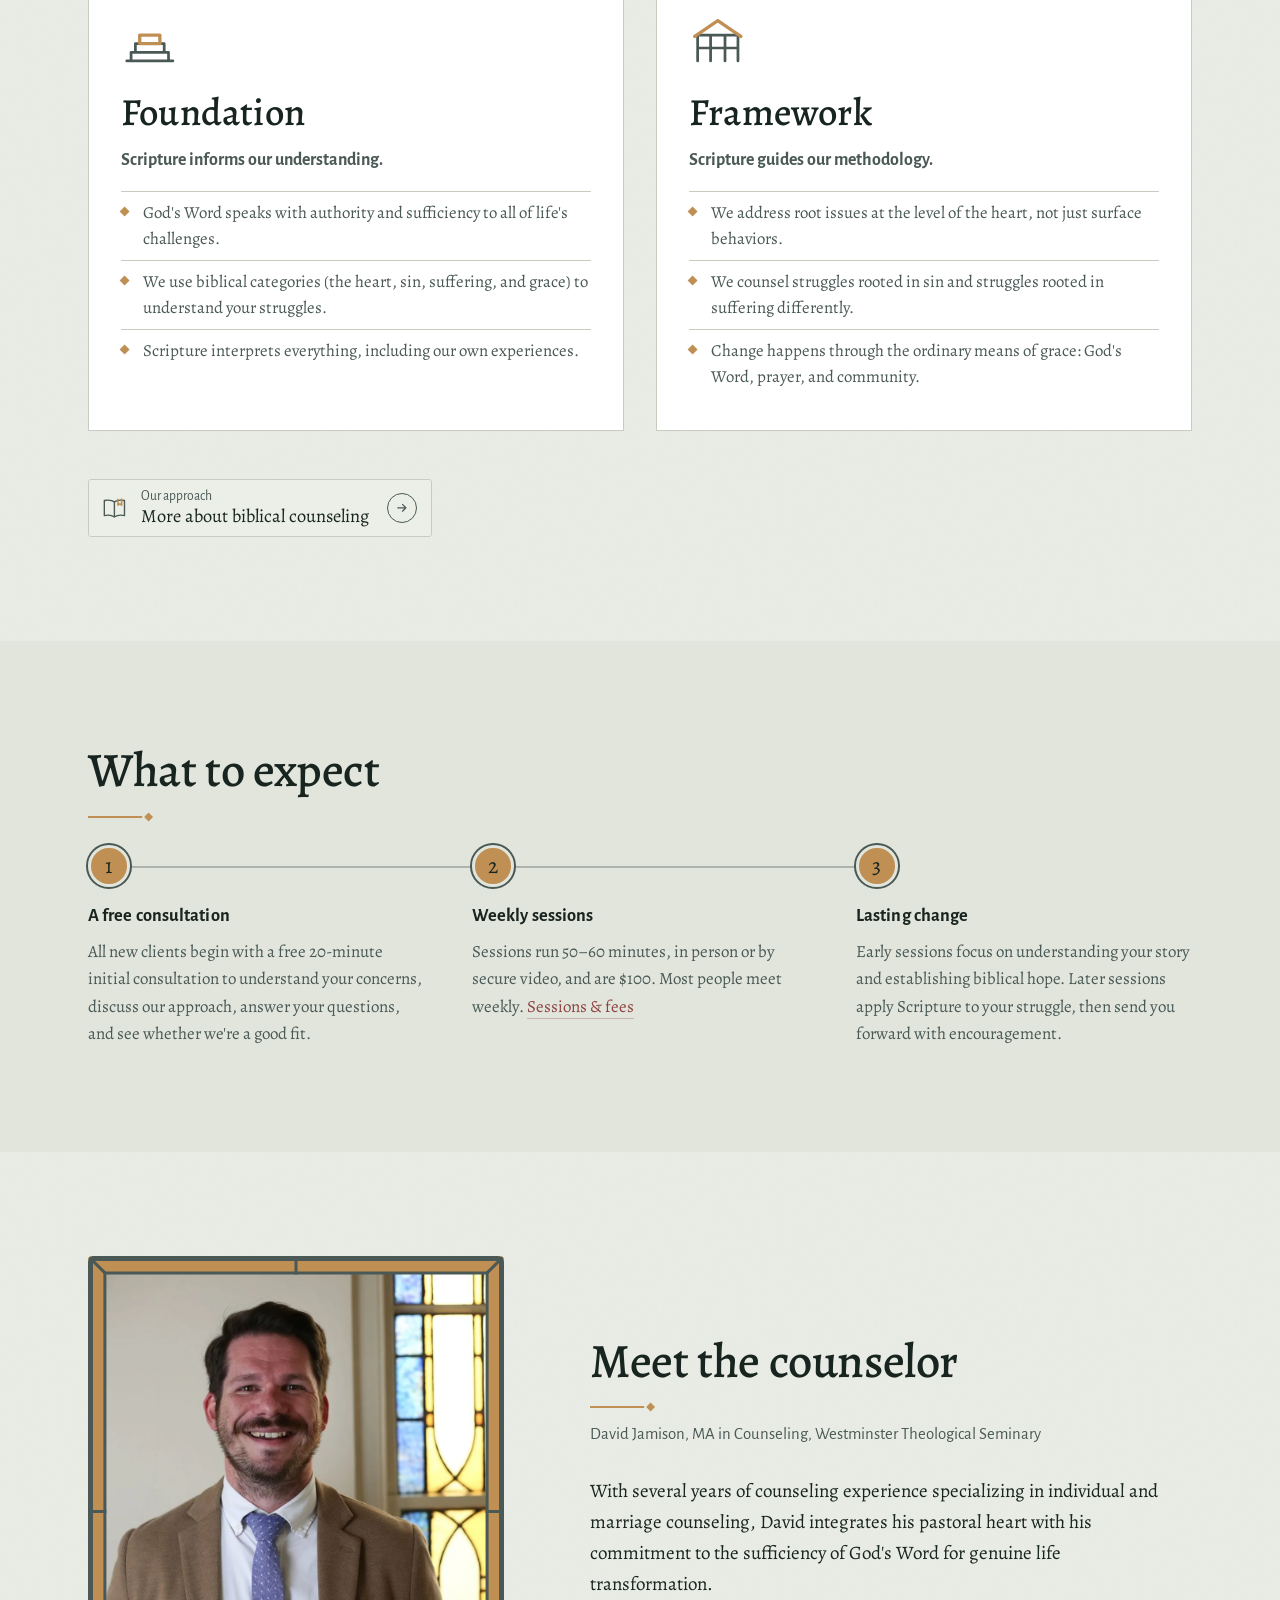
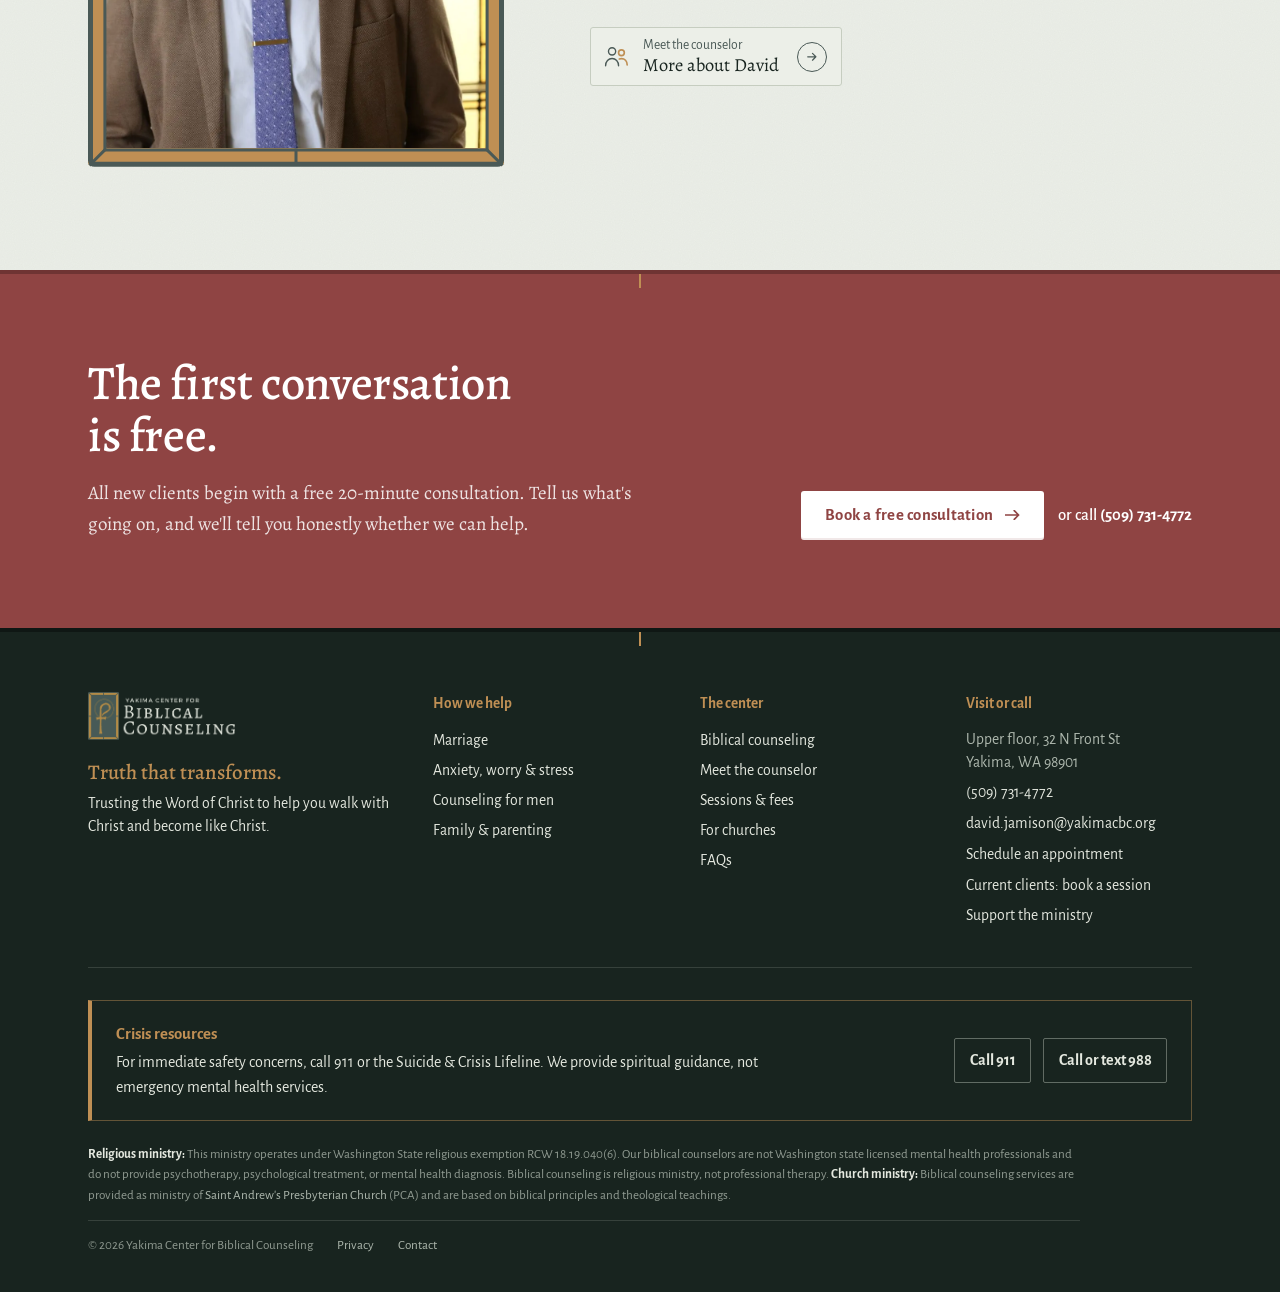
==== commit a16ac31e: "Move phone and current-client links to a slim strip above the header Co-Authored-By: Claude Opus 5.5" ====
--- a/index.html
+++ b/index.html
@@ -15,12 +15,16 @@
 <link rel="icon" type="image/png" href="assets/favicon.png">
 <link rel="apple-touch-icon" href="assets/favicon.png">
 <link rel="preload" href="assets/fonts/alegreya-latin-500-normal.woff2" as="font" type="font/woff2" crossorigin>
-<link rel="stylesheet" href="assets/styles.css?v=bbb6d371">
+<link rel="stylesheet" href="assets/styles.css?v=44b55082">
 <script type="application/ld+json">{"@context": "https://schema.org", "@graph": [{"@type": ["ProfessionalService", "LocalBusiness"], "@id": "https://yakimacbc.org/#center", "name": "Yakima Center for Biblical Counseling", "alternateName": "YCBC", "url": "https://yakimacbc.org", "logo": "https://yakimacbc.org/assets/logo.png", "image": "https://yakimacbc.org/assets/og.jpg", "slogan": "Truth that transforms.", "telephone": "+1-509-731-4772", "email": "david.jamison@yakimacbc.org", "address": {"@type": "PostalAddress", "streetAddress": "32 N Front Street, Upper Floor", "addressLocality": "Yakima", "addressRegion": "WA", "postalCode": "98901", "addressCountry": "US"}, "hasMap": "https://www.google.com/maps/search/?api=1&query=32+N+Front+St,+Yakima,+WA+98901", "areaServed": [{"@type": "City", "name": "Yakima, WA"}, {"@type": "City", "name": "Selah, WA"}, {"@type": "City", "name": "Union Gap, WA"}, {"@type": "City", "name": "Terrace Heights, WA"}, {"@type": "City", "name": "Moxee, WA"}, {"@type": "City", "name": "Wapato, WA"}, {"@type": "City", "name": "Naches, WA"}, {"@type": "Place", "name": "Yakima Valley, WA"}], "description": "Biblical counseling for individuals, couples, and families in Yakima, WA, applying the sufficiency, authority and wisdom of God's Word to life's struggles. A ministry of Saint Andrew's Presbyterian Church (PCA).", "priceRange": "$100 per session; free 20-minute initial consultation", "parentOrganization": {"@type": "Church", "name": "Saint Andrew's Presbyterian Church", "url": "https://www.saintandrewsyakima.org/"}, "founder": {"@id": "https://yakimacbc.org/about#david"}, "employee": {"@id": "https://yakimacbc.org/about#david"}, "potentialAction": {"@type": "ReserveAction", "target": "https://book.carepatron.com/Yakima-Center-for-Biblical-Counseling/David?p=CPYr9o-GQtWvPU1mG8IbVg&s=7IHqQZRP", "name": "Book a free consultation"}, "sameAs": ["https://www.saintandrewsyakima.org/", "https://ycbc.substack.com"], "knowsAbout": ["Biblical counseling", "Christian marriage counseling", "Anxiety and worry", "Depression", "Counseling for men", "Pornography and sexual sin", "Anger", "Parenting", "Pre-marital counseling", "Grief"]}, {"@type": "Person", "@id": "https://yakimacbc.org/about#david", "name": "David Jamison", "jobTitle": "Director, Yakima Center for Biblical Counseling", "url": "https://yakimacbc.org/about", "image": "https://yakimacbc.org/assets/david.jpg", "alumniOf": {"@type": "CollegeOrUniversity", "name": "Westminster Theological Seminary"}, "hasCredential": {"@type": "EducationalOccupationalCredential", "credentialCategory": "degree", "name": "MA in Counseling"}, "worksFor": {"@id": "https://yakimacbc.org/#center"}}]}</script>
 </head>
 <body>
 <a class="skip" href="#main">Skip to content</a>
 <header class="site-header">
+  <div class="utility"><div class="wrap">
+    <span class="u-note">Biblical counseling in Yakima, a ministry of Saint Andrew's</span>
+    <span class="u-links"><a href="tel:+15097314772" data-goatcounter-click="call" data-goatcounter-title="Phone call"><svg class="ic ic-phone" viewBox="0 0 40 40" aria-hidden="true"><path class="s" d="M12 6h6l2 8-4 2c1.5 3.5 4.5 6.5 8 8l2-4 8 2v6c0 1.5-1.2 2.5-2.8 2.4C18 29.5 10.5 22 10 9 10 7.2 10.8 6 12 6z"/></svg>(509) 731-4772</a><a href="https://book.carepatron.com/Yakima-Center-for-Biblical-Counseling/David?p=CPYr9o-GQtWvPU1mG8IbVg&s=7IHqQZRP" target="_blank" rel="noopener" data-goatcounter-click="client-booking" data-goatcounter-title="Current client booking"><svg class="ic ic-key" viewBox="0 0 40 40" aria-hidden="true"><circle class="s" cx="13" cy="20" r="7"/><path class="s" d="M20 20h15M30 20v5M35 20v4"/><circle class="g" cx="13" cy="20" r="2.5"/></svg>Current clients: book a session</a></span>
+  </div></div>
   <div class="wrap">
     <a class="brand" href="index.html"><img src="assets/logo.png" alt="Yakima Center for Biblical Counseling" width="1253" height="408"></a>
     <nav class="nav" aria-label="Main">
@@ -36,7 +40,6 @@
       <a href="fees.html">Sessions &amp; fees</a>
       <a href="churches.html">For churches</a>
     </nav>
-    <a class="client-link" href="https://book.carepatron.com/Yakima-Center-for-Biblical-Counseling/David?p=CPYr9o-GQtWvPU1mG8IbVg&s=7IHqQZRP" target="_blank" rel="noopener" data-goatcounter-click="client-booking" data-goatcounter-title="Current client booking" title="Current clients: book a session"><svg class="ic ic-key" viewBox="0 0 40 40" aria-hidden="true"><circle class="s" cx="13" cy="20" r="7"/><path class="s" d="M20 20h15M30 20v5M35 20v4"/><circle class="g" cx="13" cy="20" r="2.5"/></svg><span>Current clients</span></a>
     <a class="btn btn-primary" href="https://book.carepatron.com/Yakima-Center-for-Biblical-Counseling/David?p=CPYr9o-GQtWvPU1mG8IbVg&s=7IHqQZRP" target="_blank" rel="noopener" data-goatcounter-click="book-consultation" data-goatcounter-title="Book a free consultation">Book a free consultation</a>
     <button class="menu-toggle" type="button" aria-expanded="false" aria-label="Open menu"><svg viewBox="0 0 24 24" aria-hidden="true"><path d="M3 7h18M3 12h18M3 17h18" stroke="currentColor" stroke-width="1.8" fill="none" stroke-linecap="round"/></svg></button>
   </div>
@@ -197,7 +200,7 @@
   <a class="call" href="tel:+15097314772" data-goatcounter-click="call" data-goatcounter-title="Phone call"><svg viewBox="0 0 24 24" aria-hidden="true"><path d="M6.6 10.8a15.1 15.1 0 006.6 6.6l2.2-2.2a1 1 0 011-.25 11.4 11.4 0 003.6.57 1 1 0 011 1V20a1 1 0 01-1 1A17 17 0 013 4a1 1 0 011-1h3.5a1 1 0 011 1c0 1.25.2 2.45.57 3.57a1 1 0 01-.25 1z" fill="currentColor"/></svg><span>Call</span></a>
   <a class="book" href="https://book.carepatron.com/Yakima-Center-for-Biblical-Counseling/David?p=CPYr9o-GQtWvPU1mG8IbVg&s=7IHqQZRP" target="_blank" rel="noopener" data-goatcounter-click="book-consultation" data-goatcounter-title="Book a free consultation">Book a free consultation</a>
 </div>
-<script src="assets/site.js?v=bbb6d371"></script>
+<script src="assets/site.js?v=44b55082"></script>
 <script data-goatcounter="https://yakimacbc.goatcounter.com/count" async src="https://gc.zgo.at/count.js"></script>
 </body>
 </html>
--- a/assets/styles.css
+++ b/assets/styles.css
@@ -1441,3 +1441,15 @@
 .client-box p{margin:0 0 1rem;color:var(--ink-soft)}
 .client-box p strong{color:var(--ink);font-family:var(--sans)}
 .client-box .ask-link{background:var(--paper)}
+
+/* ---------- slim utility strip above the header (desktop) ---------- */
+.client-link{display:none !important}
+.utility{background:var(--forest);color:var(--on-dark-soft);font-family:var(--sans);font-size:.88rem;overflow:hidden;max-height:2.25rem;transition:max-height .3s var(--ease)}
+.utility .wrap{display:flex !important;justify-content:space-between;align-items:center;height:2.25rem !important;gap:1.5rem}
+.u-links{display:flex;gap:1.75rem}
+.utility a{display:inline-flex;align-items:center;gap:.45rem;color:var(--on-dark);text-decoration:none;transition:color .2s}
+.utility a:hover{color:var(--gold)}
+.utility .ic{width:1.05rem;height:1.05rem}
+.utility .ic .s{stroke:var(--sage)}
+.site-header.condensed .utility{max-height:0}
+@media (max-width:1120px){.utility{display:none}}
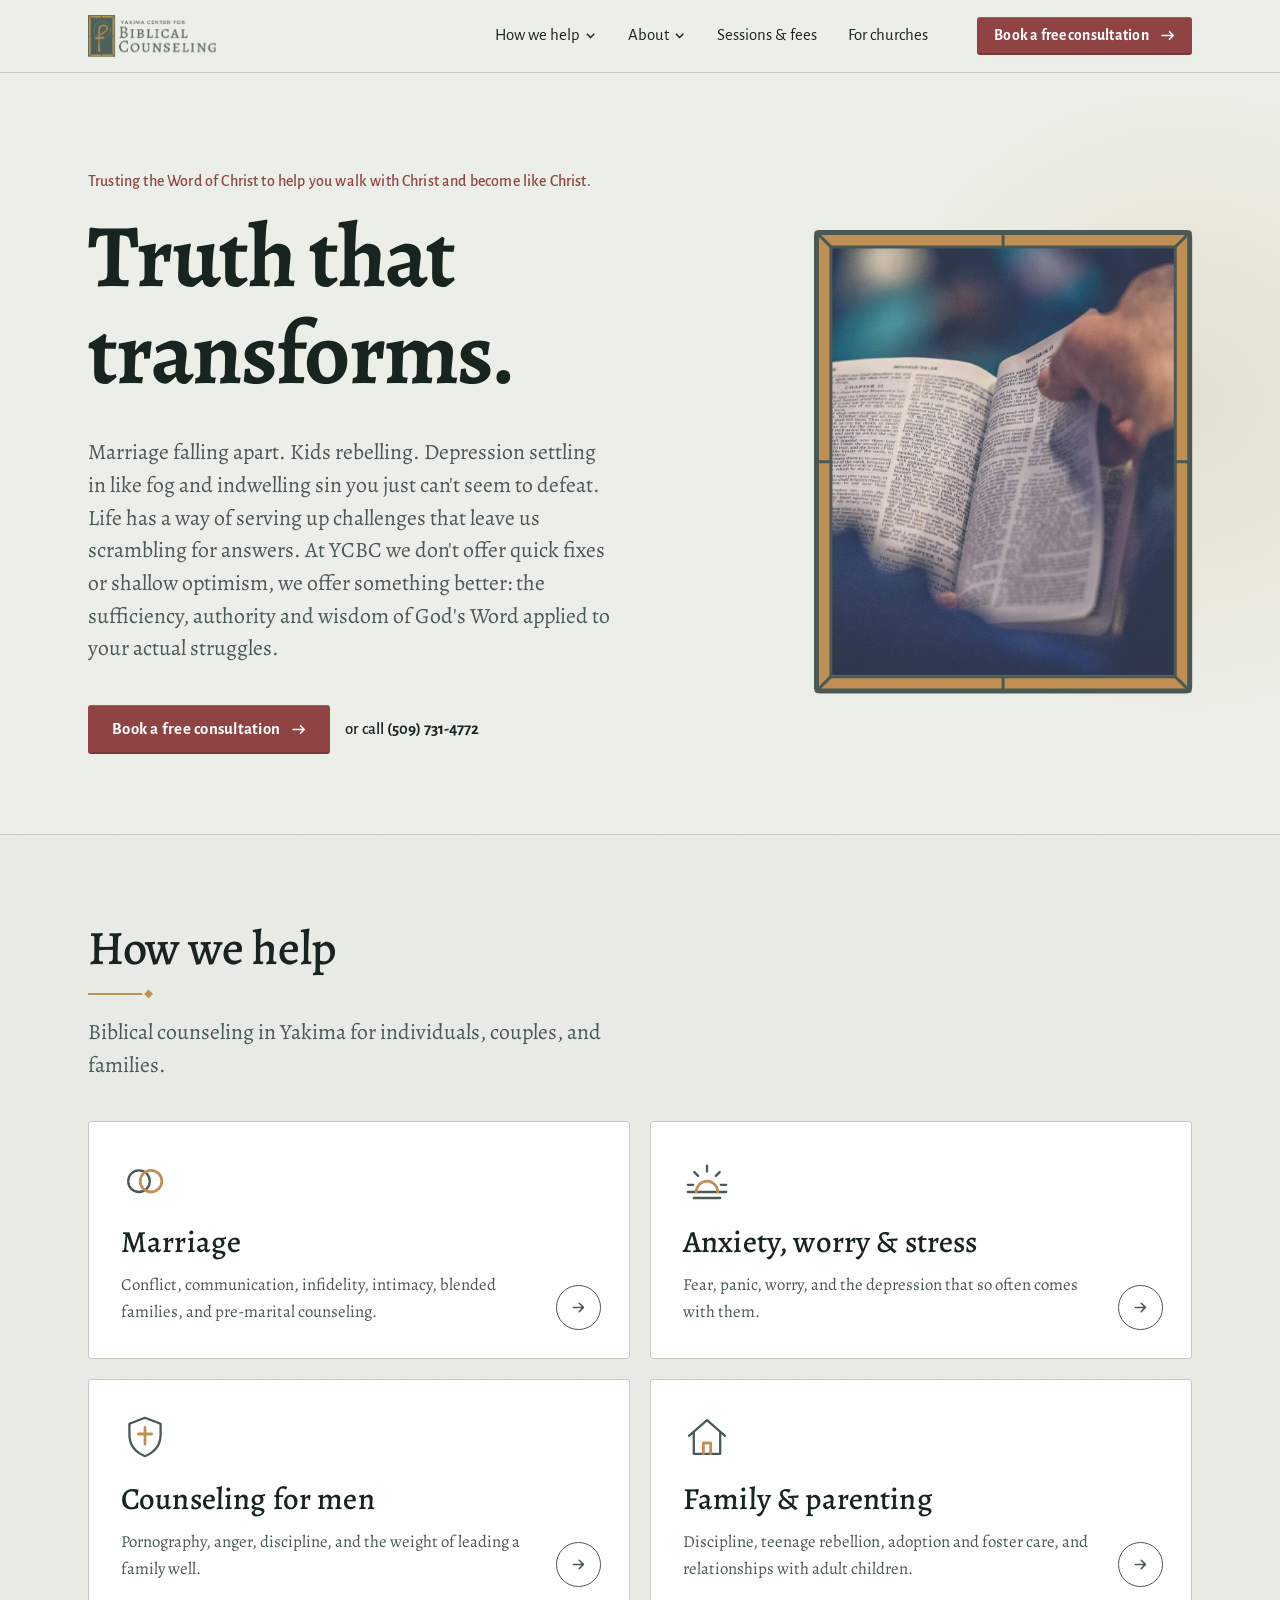
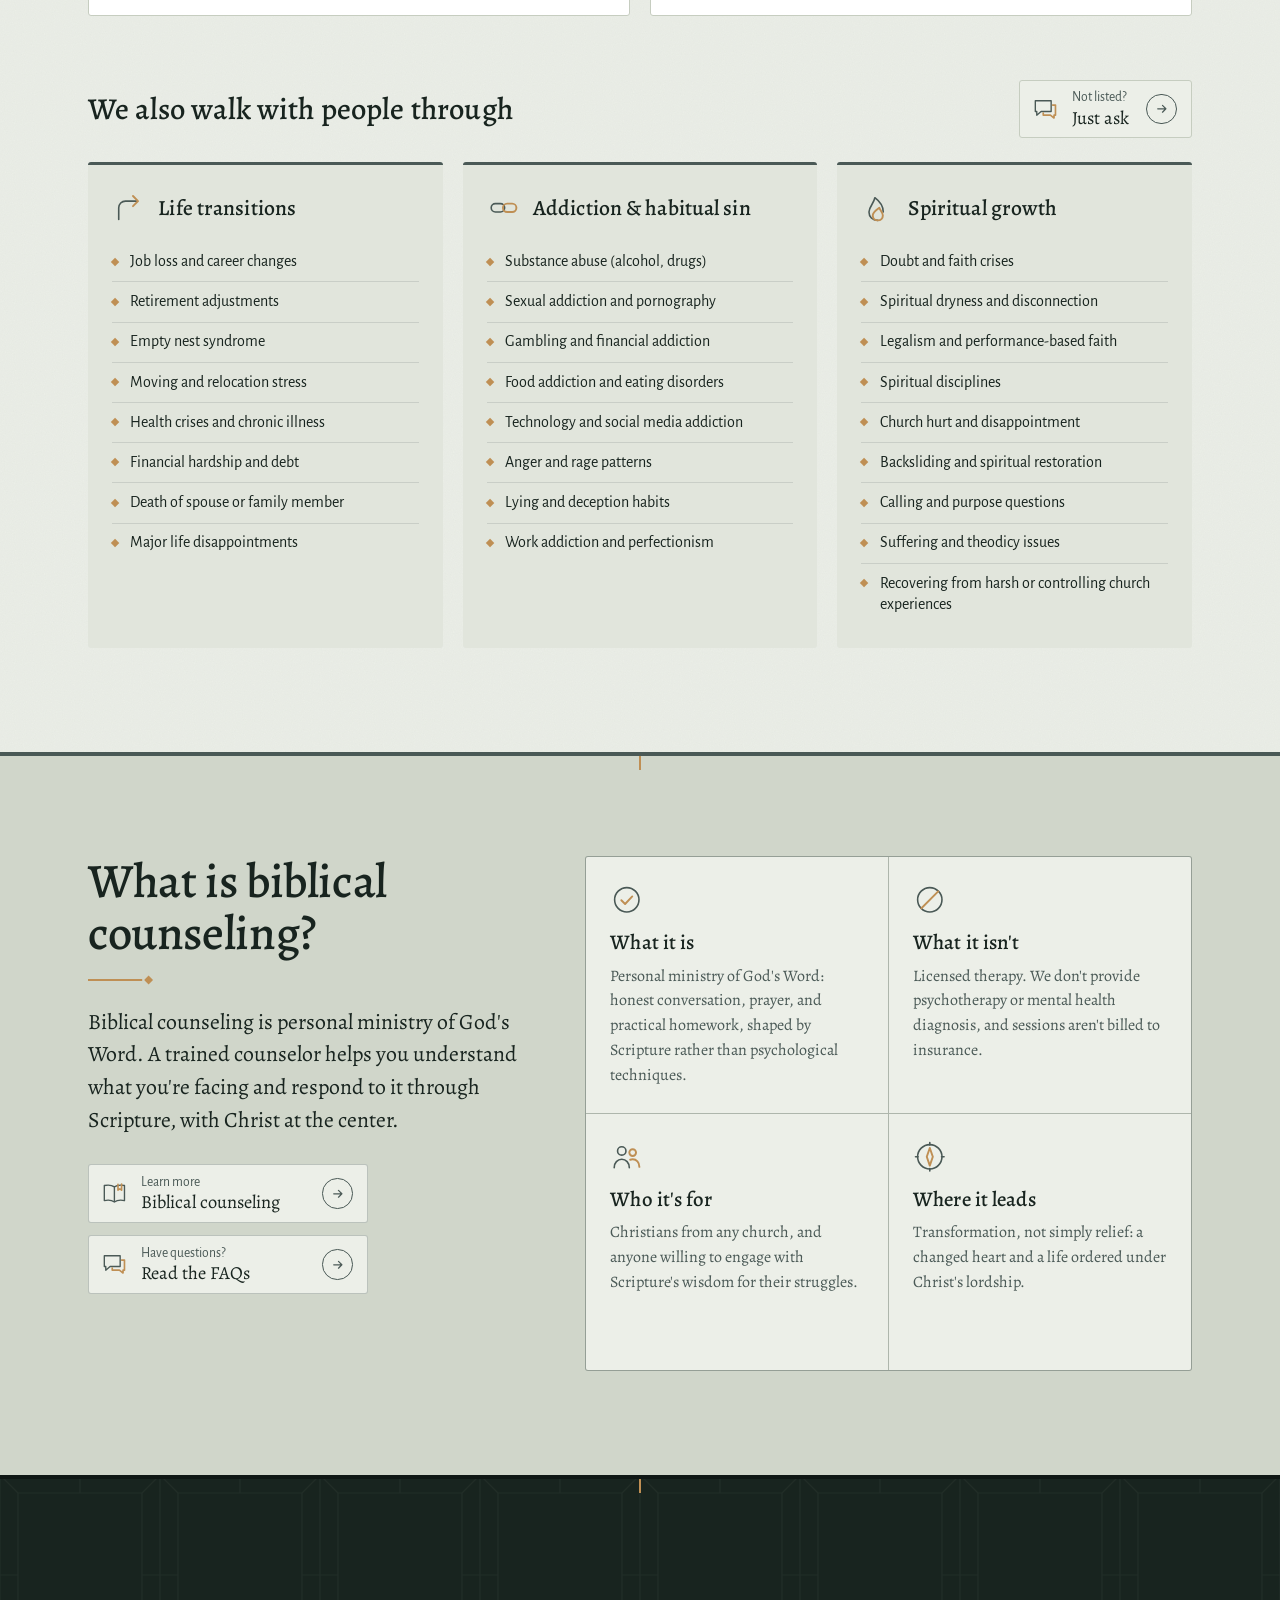
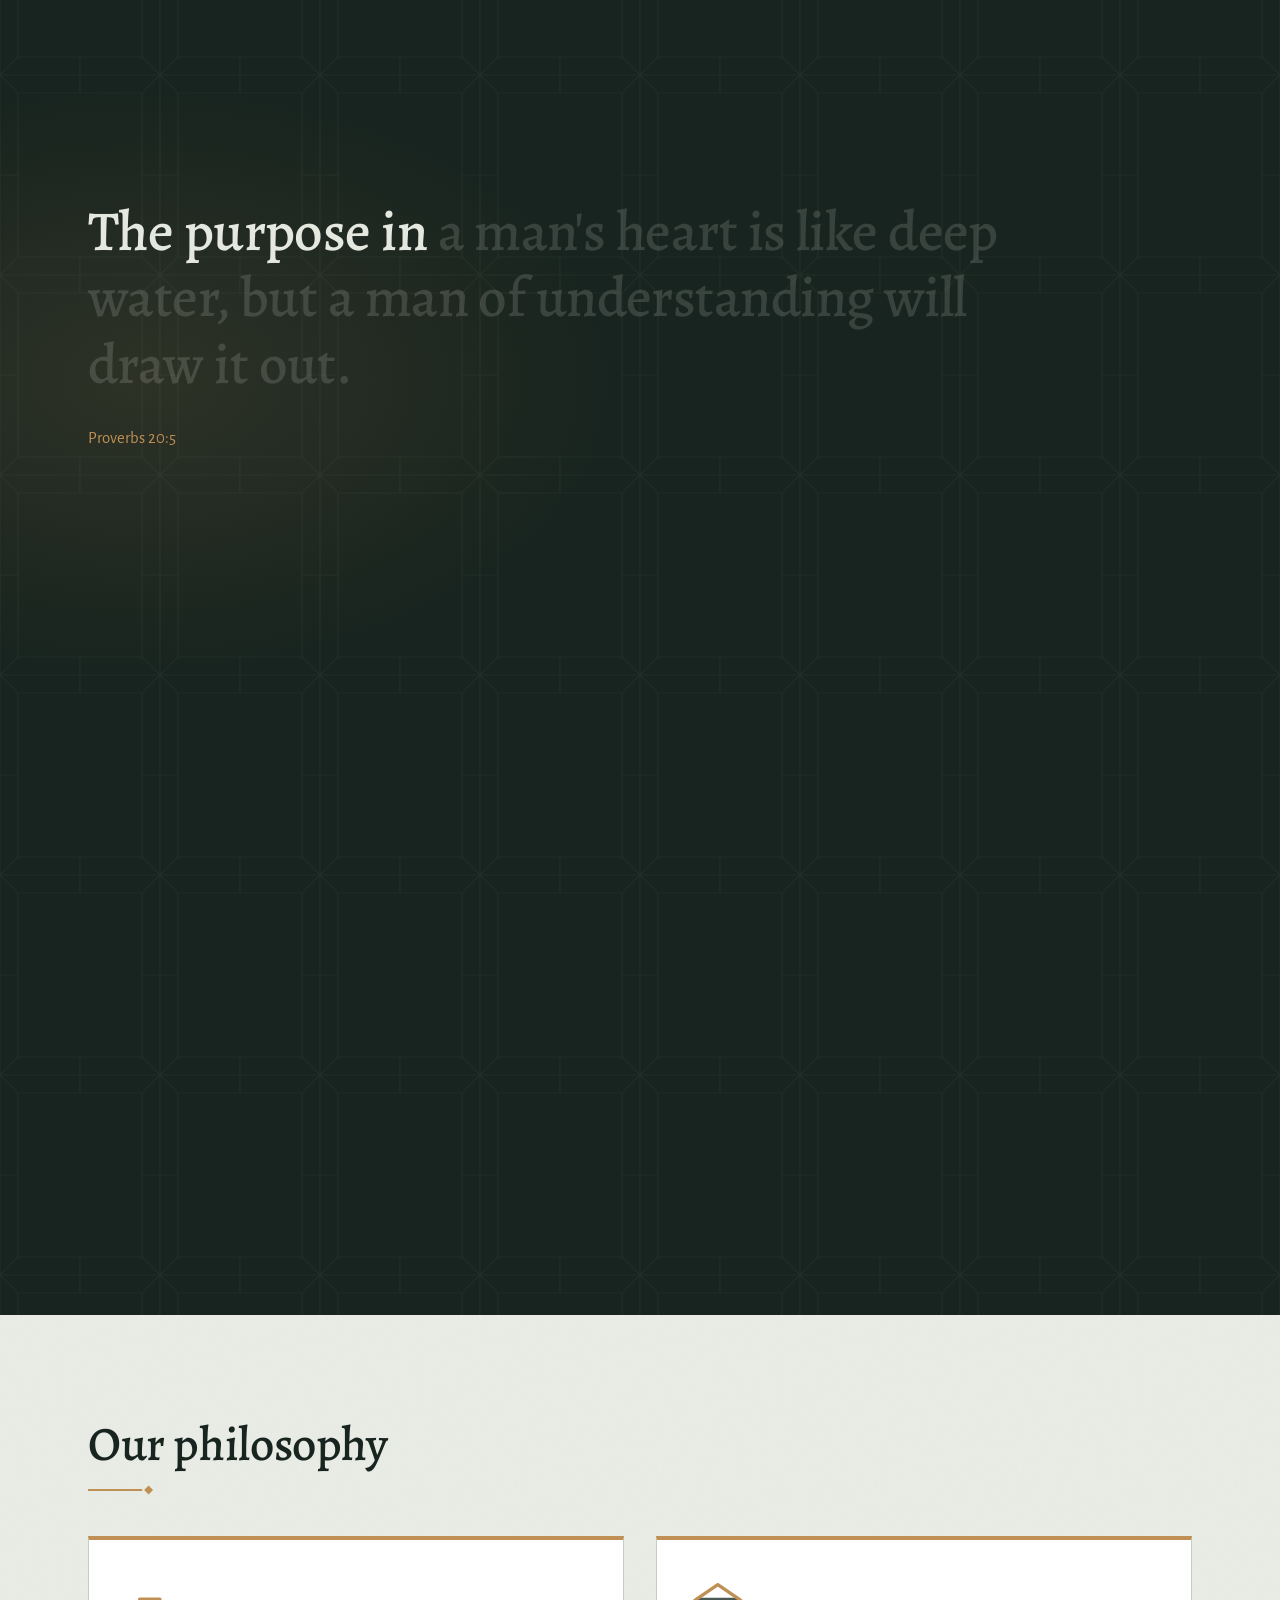
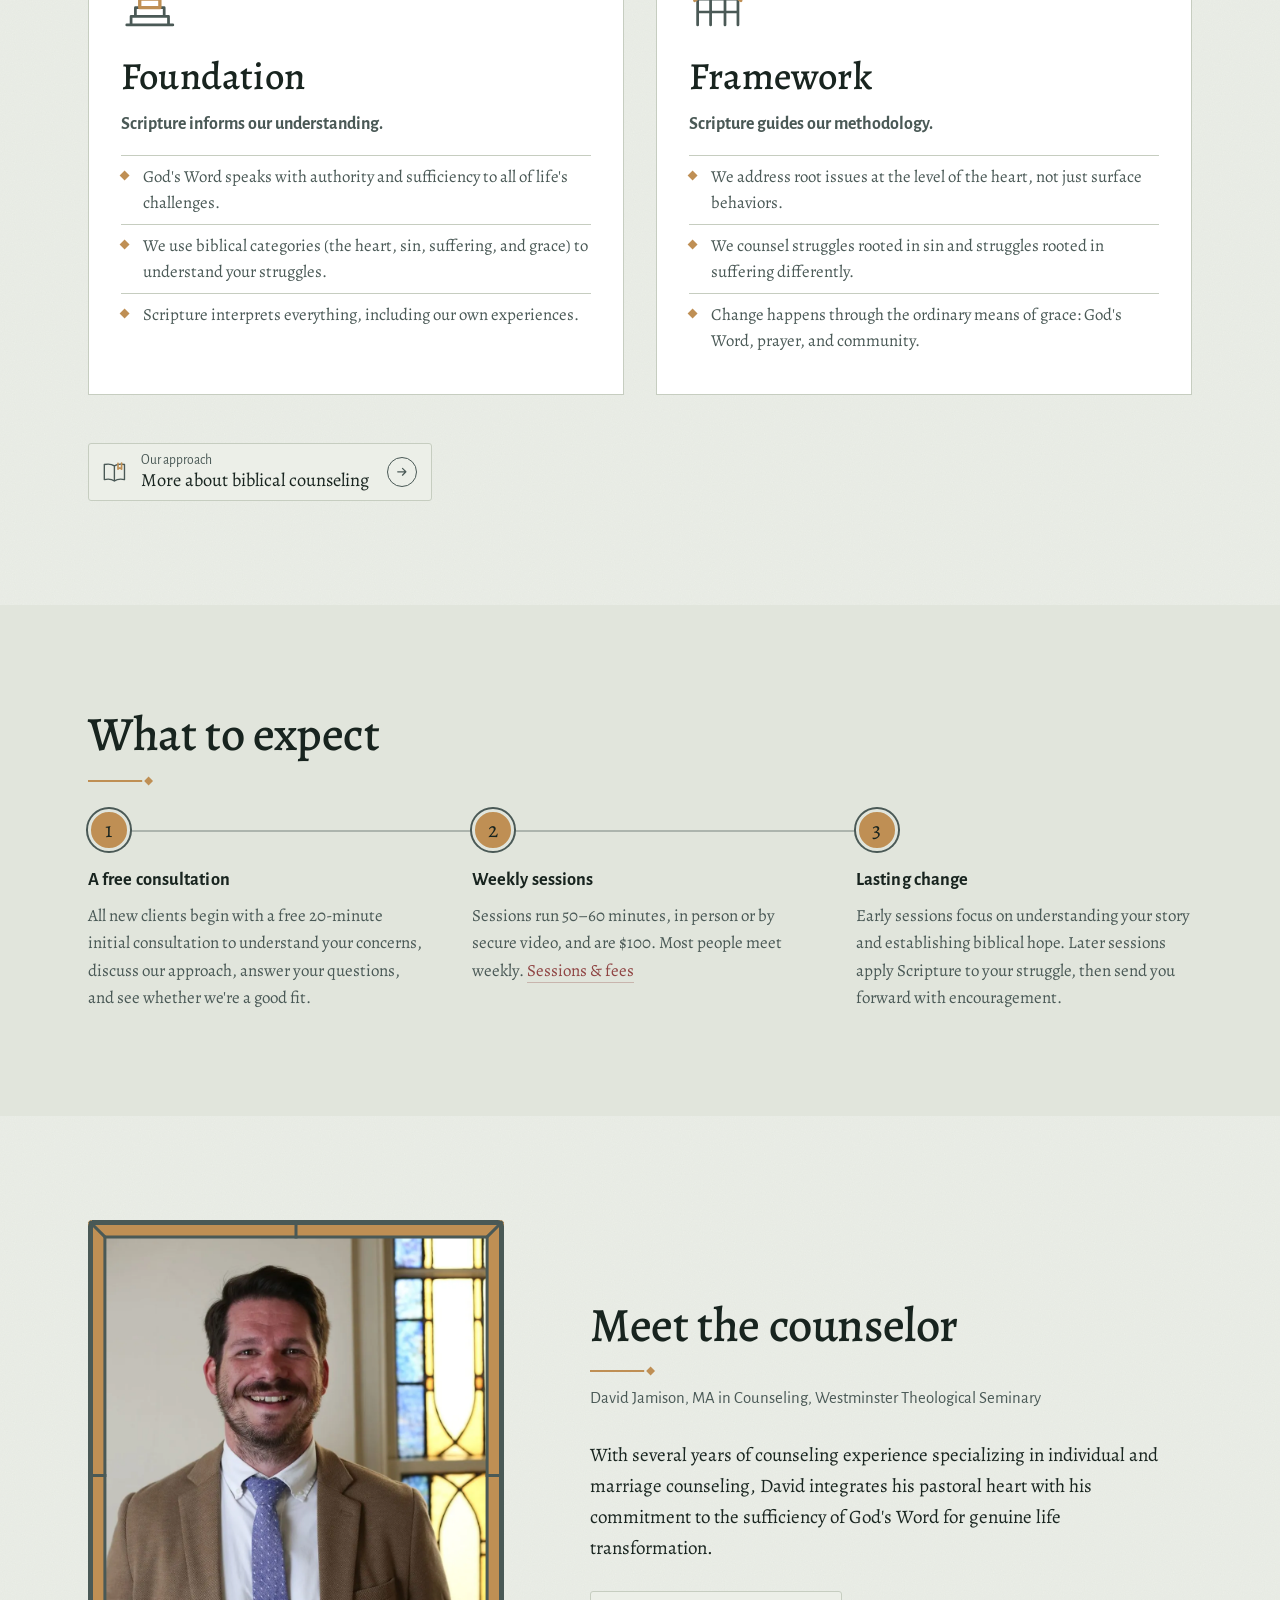
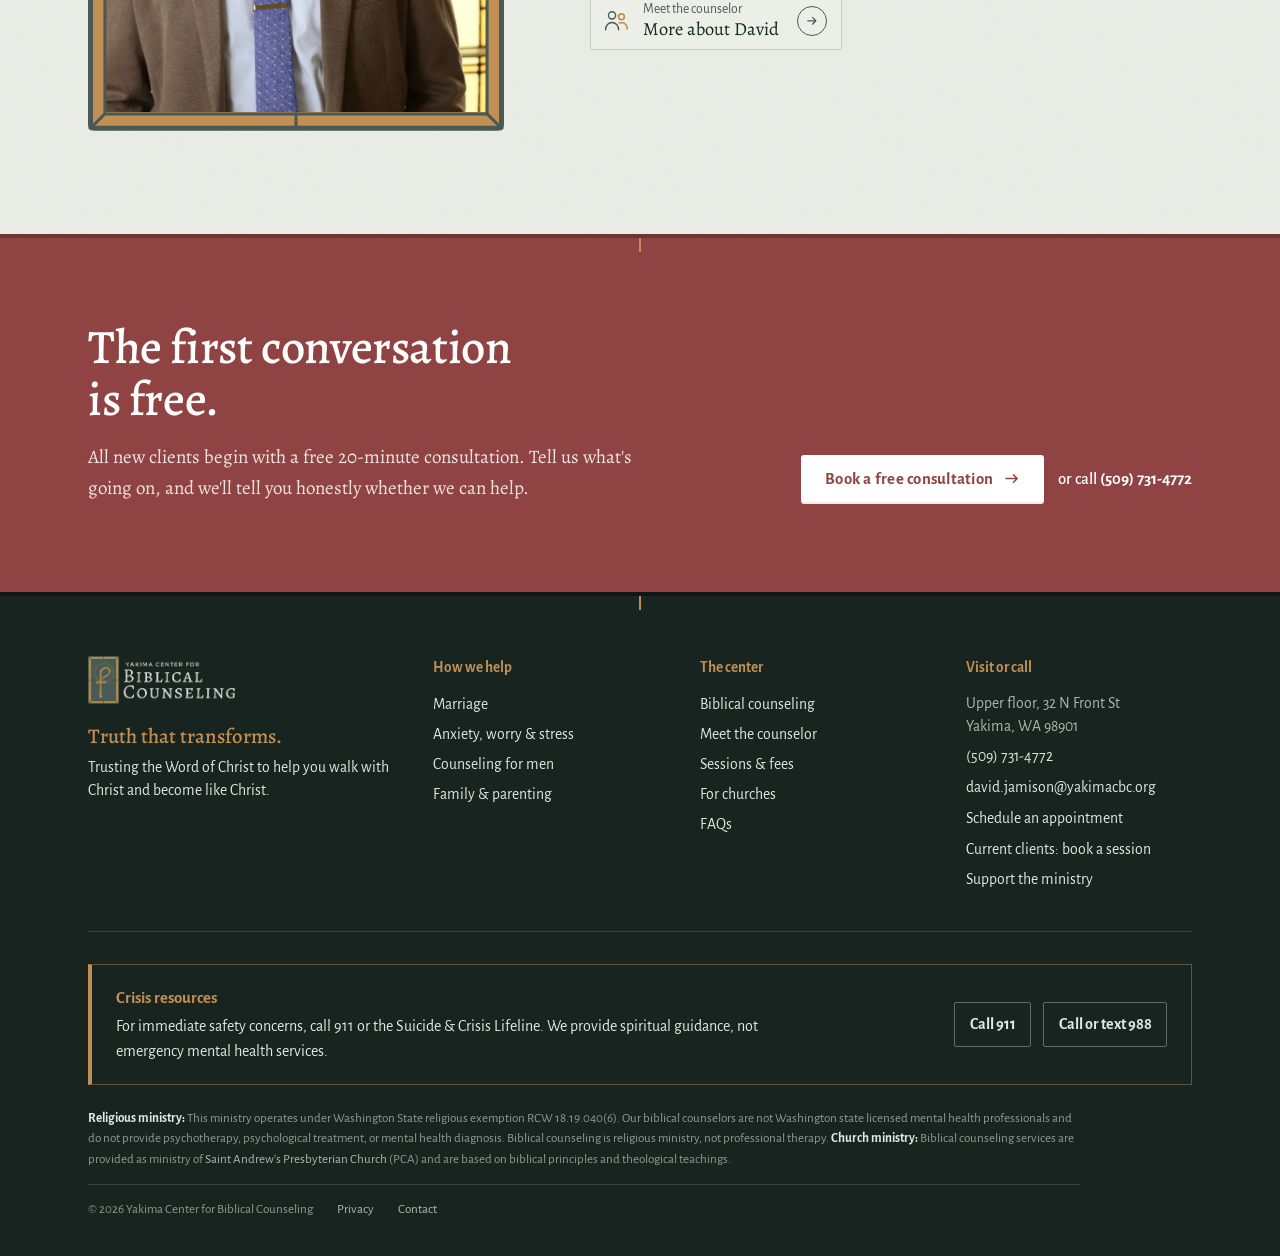
==== commit 020a1809: "Current clients in the About menu; smooth button hover; fix menu layout Co-Authored-By: Claude Opus " ====
--- a/index.html
+++ b/index.html
@@ -15,16 +15,12 @@
 <link rel="icon" type="image/png" href="assets/favicon.png">
 <link rel="apple-touch-icon" href="assets/favicon.png">
 <link rel="preload" href="assets/fonts/alegreya-latin-500-normal.woff2" as="font" type="font/woff2" crossorigin>
-<link rel="stylesheet" href="assets/styles.css?v=44b55082">
+<link rel="stylesheet" href="assets/styles.css?v=7fa3068f">
 <script type="application/ld+json">{"@context": "https://schema.org", "@graph": [{"@type": ["ProfessionalService", "LocalBusiness"], "@id": "https://yakimacbc.org/#center", "name": "Yakima Center for Biblical Counseling", "alternateName": "YCBC", "url": "https://yakimacbc.org", "logo": "https://yakimacbc.org/assets/logo.png", "image": "https://yakimacbc.org/assets/og.jpg", "slogan": "Truth that transforms.", "telephone": "+1-509-731-4772", "email": "david.jamison@yakimacbc.org", "address": {"@type": "PostalAddress", "streetAddress": "32 N Front Street, Upper Floor", "addressLocality": "Yakima", "addressRegion": "WA", "postalCode": "98901", "addressCountry": "US"}, "hasMap": "https://www.google.com/maps/search/?api=1&query=32+N+Front+St,+Yakima,+WA+98901", "areaServed": [{"@type": "City", "name": "Yakima, WA"}, {"@type": "City", "name": "Selah, WA"}, {"@type": "City", "name": "Union Gap, WA"}, {"@type": "City", "name": "Terrace Heights, WA"}, {"@type": "City", "name": "Moxee, WA"}, {"@type": "City", "name": "Wapato, WA"}, {"@type": "City", "name": "Naches, WA"}, {"@type": "Place", "name": "Yakima Valley, WA"}], "description": "Biblical counseling for individuals, couples, and families in Yakima, WA, applying the sufficiency, authority and wisdom of God's Word to life's struggles. A ministry of Saint Andrew's Presbyterian Church (PCA).", "priceRange": "$100 per session; free 20-minute initial consultation", "parentOrganization": {"@type": "Church", "name": "Saint Andrew's Presbyterian Church", "url": "https://www.saintandrewsyakima.org/"}, "founder": {"@id": "https://yakimacbc.org/about#david"}, "employee": {"@id": "https://yakimacbc.org/about#david"}, "potentialAction": {"@type": "ReserveAction", "target": "https://book.carepatron.com/Yakima-Center-for-Biblical-Counseling/David?p=CPYr9o-GQtWvPU1mG8IbVg&s=7IHqQZRP", "name": "Book a free consultation"}, "sameAs": ["https://www.saintandrewsyakima.org/", "https://ycbc.substack.com"], "knowsAbout": ["Biblical counseling", "Christian marriage counseling", "Anxiety and worry", "Depression", "Counseling for men", "Pornography and sexual sin", "Anger", "Parenting", "Pre-marital counseling", "Grief"]}, {"@type": "Person", "@id": "https://yakimacbc.org/about#david", "name": "David Jamison", "jobTitle": "Director, Yakima Center for Biblical Counseling", "url": "https://yakimacbc.org/about", "image": "https://yakimacbc.org/assets/david.jpg", "alumniOf": {"@type": "CollegeOrUniversity", "name": "Westminster Theological Seminary"}, "hasCredential": {"@type": "EducationalOccupationalCredential", "credentialCategory": "degree", "name": "MA in Counseling"}, "worksFor": {"@id": "https://yakimacbc.org/#center"}}]}</script>
 </head>
 <body>
 <a class="skip" href="#main">Skip to content</a>
 <header class="site-header">
-  <div class="utility"><div class="wrap">
-    <span class="u-note">Biblical counseling in Yakima, a ministry of Saint Andrew's</span>
-    <span class="u-links"><a href="tel:+15097314772" data-goatcounter-click="call" data-goatcounter-title="Phone call"><svg class="ic ic-phone" viewBox="0 0 40 40" aria-hidden="true"><path class="s" d="M12 6h6l2 8-4 2c1.5 3.5 4.5 6.5 8 8l2-4 8 2v6c0 1.5-1.2 2.5-2.8 2.4C18 29.5 10.5 22 10 9 10 7.2 10.8 6 12 6z"/></svg>(509) 731-4772</a><a href="https://book.carepatron.com/Yakima-Center-for-Biblical-Counseling/David?p=CPYr9o-GQtWvPU1mG8IbVg&s=7IHqQZRP" target="_blank" rel="noopener" data-goatcounter-click="client-booking" data-goatcounter-title="Current client booking"><svg class="ic ic-key" viewBox="0 0 40 40" aria-hidden="true"><circle class="s" cx="13" cy="20" r="7"/><path class="s" d="M20 20h15M30 20v5M35 20v4"/><circle class="g" cx="13" cy="20" r="2.5"/></svg>Current clients: book a session</a></span>
-  </div></div>
   <div class="wrap">
     <a class="brand" href="index.html"><img src="assets/logo.png" alt="Yakima Center for Biblical Counseling" width="1253" height="408"></a>
     <nav class="nav" aria-label="Main">
@@ -35,7 +31,7 @@
         </div>
       </div>
       <div class="drop"><button type="button" aria-expanded="false" aria-haspopup="true">About <svg viewBox="0 0 12 12" aria-hidden="true"><path d="M2 4l4 4 4-4" fill="none" stroke="currentColor" stroke-width="1.6"/></svg></button>
-        <div class="menu mini"><a class="mini-item" href="biblical-counseling.html"><svg class="ic ic-book" viewBox="0 0 40 40" aria-hidden="true"><path class="s" d="M20 11c-4-3-9-3-14-2v21c5-1 10-1 14 2 4-3 9-3 14-2V9c-5-1-10-1-14 2zM20 11v21"/><path class="g" d="M25 7.5v8l2.5-1.8 2.5 1.8v-8.6"/></svg><span><b>Biblical counseling</b><small>What it is, and how we approach it.</small></span></a><a class="mini-item" href="about.html"><svg class="ic ic-people" viewBox="0 0 40 40" aria-hidden="true"><circle class="s" cx="14" cy="13" r="5"/><path class="s" d="M5 33c0-6 4-10 9-10s9 4 9 10"/><circle class="g" cx="27" cy="15" r="4"/><path class="g" d="M24 23.5c1-.4 2-.5 3-.5 4.4 0 8 3.4 8 9"/></svg><span><b>Meet the counselor</b><small>David Jamison, director.</small></span></a><a class="mini-item" href="faq.html"><svg class="ic ic-chat" viewBox="0 0 40 40" aria-hidden="true"><path class="s" d="M6 8h22v15H14l-6 5v-5H6z"/><path class="g" d="M30 14h4v14h-2v4l-5-4H17v-3"/></svg><span><b>FAQs</b><small>Common questions, answered plainly.</small></span></a><a class="mini-item" href="contact.html"><svg class="ic ic-pin" viewBox="0 0 40 40" aria-hidden="true"><path class="s" d="M20 35s11-10.5 11-19a11 11 0 00-22 0c0 8.5 11 19 11 19z"/><circle class="g" cx="20" cy="16" r="4"/></svg><span><b>Contact</b><small>Phone, email, and our office.</small></span></a></div>
+        <div class="menu mini"><a class="mini-item" href="biblical-counseling.html"><svg class="ic ic-book" viewBox="0 0 40 40" aria-hidden="true"><path class="s" d="M20 11c-4-3-9-3-14-2v21c5-1 10-1 14 2 4-3 9-3 14-2V9c-5-1-10-1-14 2zM20 11v21"/><path class="g" d="M25 7.5v8l2.5-1.8 2.5 1.8v-8.6"/></svg><span><b>Biblical counseling</b><small>What it is, and how we approach it.</small></span></a><a class="mini-item" href="about.html"><svg class="ic ic-people" viewBox="0 0 40 40" aria-hidden="true"><circle class="s" cx="14" cy="13" r="5"/><path class="s" d="M5 33c0-6 4-10 9-10s9 4 9 10"/><circle class="g" cx="27" cy="15" r="4"/><path class="g" d="M24 23.5c1-.4 2-.5 3-.5 4.4 0 8 3.4 8 9"/></svg><span><b>Meet the counselor</b><small>David Jamison, director.</small></span></a><a class="mini-item" href="faq.html"><svg class="ic ic-chat" viewBox="0 0 40 40" aria-hidden="true"><path class="s" d="M6 8h22v15H14l-6 5v-5H6z"/><path class="g" d="M30 14h4v14h-2v4l-5-4H17v-3"/></svg><span><b>FAQs</b><small>Common questions, answered plainly.</small></span></a><a class="mini-item" href="contact.html"><svg class="ic ic-pin" viewBox="0 0 40 40" aria-hidden="true"><path class="s" d="M20 35s11-10.5 11-19a11 11 0 00-22 0c0 8.5 11 19 11 19z"/><circle class="g" cx="20" cy="16" r="4"/></svg><span><b>Contact</b><small>Phone, email, and our office.</small></span></a><a class="mini-item mini-client" href="https://book.carepatron.com/Yakima-Center-for-Biblical-Counseling/David?p=CPYr9o-GQtWvPU1mG8IbVg&s=7IHqQZRP" target="_blank" rel="noopener" data-goatcounter-click="client-booking" data-goatcounter-title="Current client booking"><svg class="ic ic-key" viewBox="0 0 40 40" aria-hidden="true"><circle class="s" cx="13" cy="20" r="7"/><path class="s" d="M20 20h15M30 20v5M35 20v4"/><circle class="g" cx="13" cy="20" r="2.5"/></svg><span><b>Current clients</b><small>Book your next session</small></span></a></div>
       </div>
       <a href="fees.html">Sessions &amp; fees</a>
       <a href="churches.html">For churches</a>
@@ -200,7 +196,7 @@
   <a class="call" href="tel:+15097314772" data-goatcounter-click="call" data-goatcounter-title="Phone call"><svg viewBox="0 0 24 24" aria-hidden="true"><path d="M6.6 10.8a15.1 15.1 0 006.6 6.6l2.2-2.2a1 1 0 011-.25 11.4 11.4 0 003.6.57 1 1 0 011 1V20a1 1 0 01-1 1A17 17 0 013 4a1 1 0 011-1h3.5a1 1 0 011 1c0 1.25.2 2.45.57 3.57a1 1 0 01-.25 1z" fill="currentColor"/></svg><span>Call</span></a>
   <a class="book" href="https://book.carepatron.com/Yakima-Center-for-Biblical-Counseling/David?p=CPYr9o-GQtWvPU1mG8IbVg&s=7IHqQZRP" target="_blank" rel="noopener" data-goatcounter-click="book-consultation" data-goatcounter-title="Book a free consultation">Book a free consultation</a>
 </div>
-<script src="assets/site.js?v=44b55082"></script>
+<script src="assets/site.js?v=7fa3068f"></script>
 <script data-goatcounter="https://yakimacbc.goatcounter.com/count" async src="https://gc.zgo.at/count.js"></script>
 </body>
 </html>
--- a/assets/styles.css
+++ b/assets/styles.css
@@ -83,8 +83,8 @@
 .nav .drop.open > button svg{transform:rotate(180deg)}
 .nav .menu{position:absolute;top:calc(100% + .6rem);left:0;min-width:15rem;background:var(--paper);border:1px solid var(--rule);box-shadow:0 12px 30px -16px rgba(24,36,31,.35);padding:.5rem 0;opacity:0;visibility:hidden;transform:translateY(-4px);transition:opacity .18s,transform .18s,visibility .18s}
 .nav .drop.open .menu{opacity:1;visibility:visible;transform:none}
-.nav .menu a:not(.btn){display:block;color:var(--ink);text-decoration:none;padding:.55rem 1.1rem}
-.nav .menu a:not(.btn):hover,.nav .menu a:not(.btn)[aria-current="page"]{color:var(--oxblood);background:var(--paper-2)}
+.nav .menu a:where(:not(.btn)){display:block;color:var(--ink);text-decoration:none;padding:.55rem 1.1rem}
+.nav .menu a:where(:not(.btn)):hover,.nav .menu a:where(:not(.btn))[aria-current="page"]{color:var(--oxblood);background:var(--paper-2)}
 .site-header .btn{margin-left:.75rem;padding:.65rem 1.05rem;font-size:.98rem;white-space:nowrap}
 .menu-toggle{display:none;margin-left:auto;background:none;border:0;color:var(--ink);padding:.5rem;cursor:pointer}
 .menu-toggle svg{width:1.75rem;height:1.75rem}
@@ -1453,3 +1453,21 @@
 .utility .ic .s{stroke:var(--sage)}
 .site-header.condensed .utility{max-height:0}
 @media (max-width:1120px){.utility{display:none}}
+
+/* ---------- current clients live in the About menu, set apart ---------- */
+.utility{display:none !important}
+.nav .menu .mini-client{margin-top:.35rem;border-top:1px solid var(--rule);border-radius:0 0 3px 3px;padding-top:1rem}
+.nav .menu .mini-client b{color:var(--oxblood)}
+.nav .menu .mini-client:hover{border-top-color:transparent}
+
+/* ---------- buttons: one smooth fade for the whole panel ----------
+   The line colour is a registered property, so it can fade; nothing resizes or reflows. */
+@property --g{syntax:'<color>';inherits:true;initial-value:transparent}
+.btn-primary,.btn-light,.btn-gold{
+  --g:transparent;
+  background-size:calc(var(--m) + 1px) calc(var(--m) + 1px),calc(var(--m) + 1px) calc(var(--m) + 1px),calc(var(--m) + 1px) calc(var(--m) + 1px),calc(var(--m) + 1px) calc(var(--m) + 1px),1px var(--m),1px var(--m),var(--m) 1px,var(--m) 1px !important;
+  transition:--g .4s ease,background-color .3s ease,color .3s ease,transform .15s ease !important}
+.btn-primary:hover,.btn-light:hover,.btn-gold:hover,.btn-primary:focus-visible,.btn-light:focus-visible,.btn-gold:focus-visible{--g:var(--cut-bg)}
+.btn-primary::before,.btn-light::before,.btn-gold::before{inset:var(--m) !important;opacity:1 !important;border-color:var(--g);transform:scale(1.035);transition:transform .45s cubic-bezier(.22,.61,.36,1) !important;will-change:transform}
+.btn-primary:hover::before,.btn-light:hover::before,.btn-gold:hover::before,.btn-primary:focus-visible::before,.btn-light:focus-visible::before,.btn-gold:focus-visible::before{transform:none}
+.btn::after{will-change:transform}
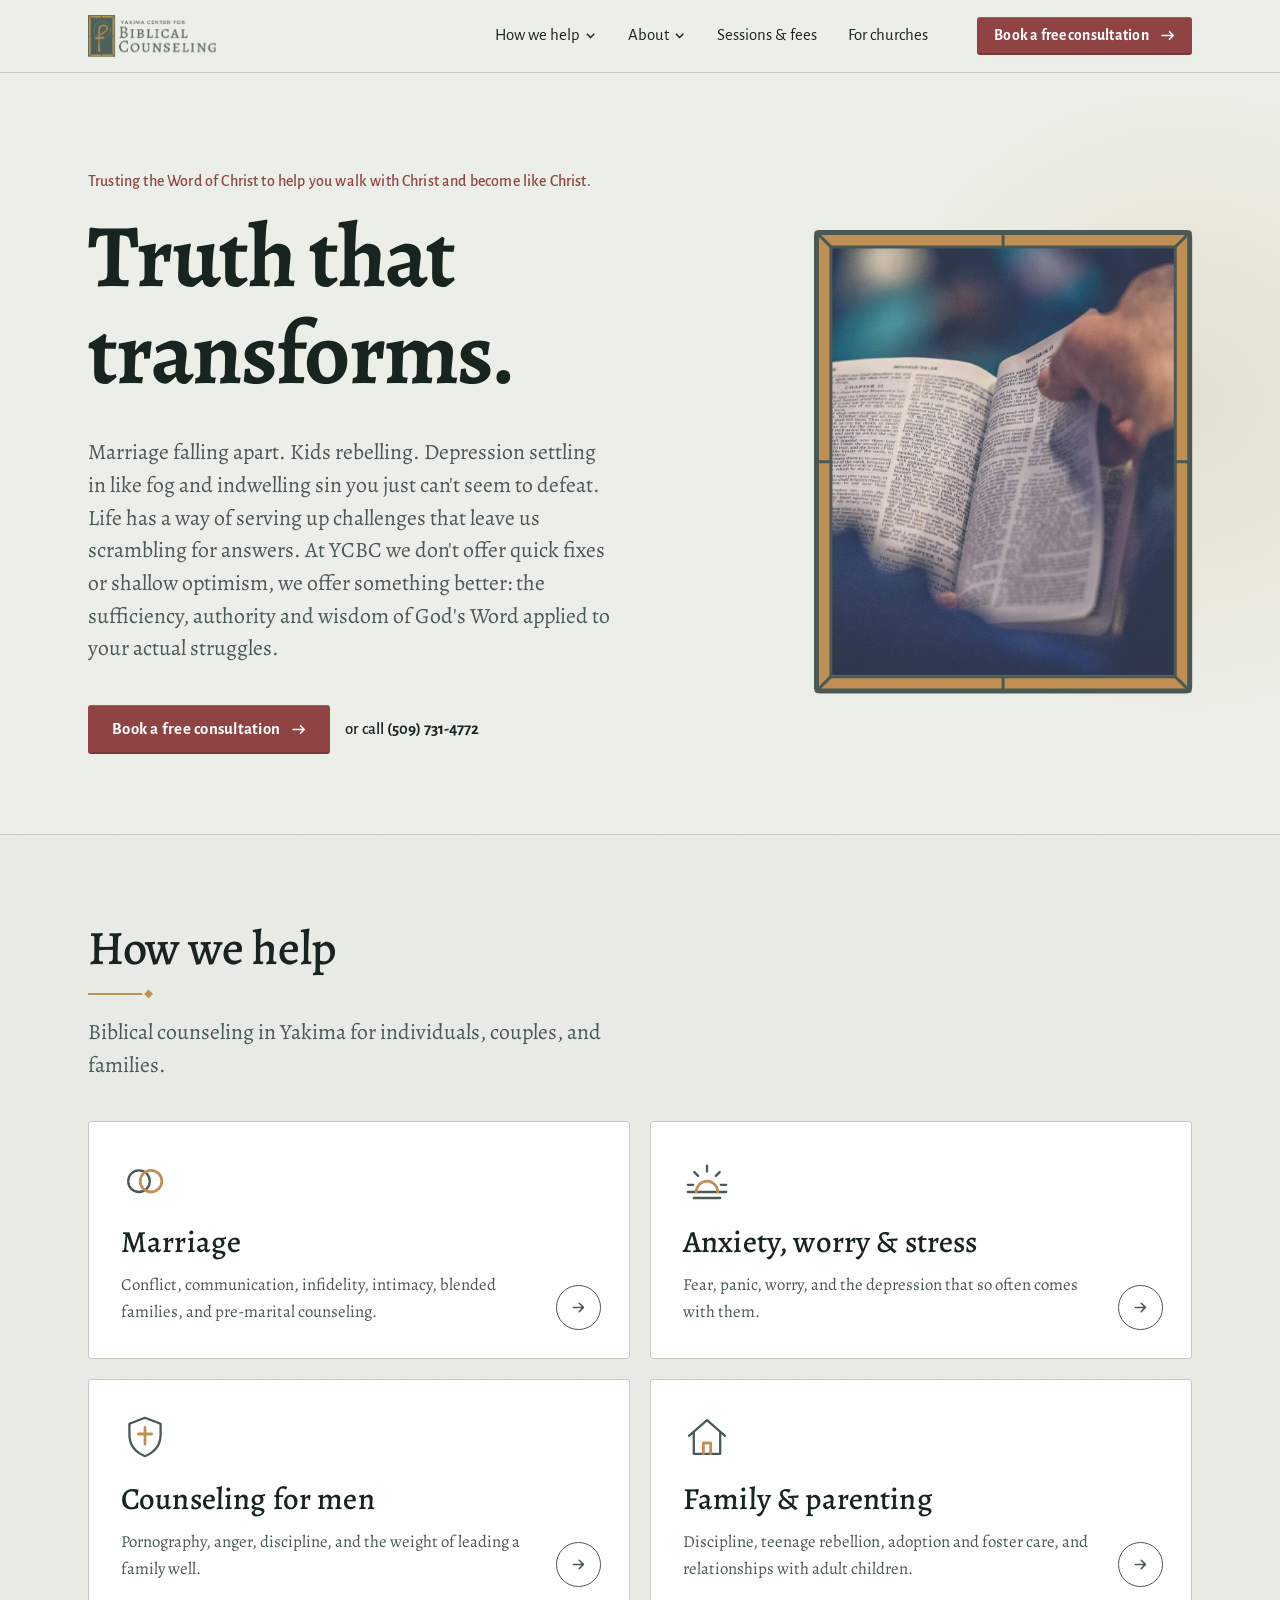
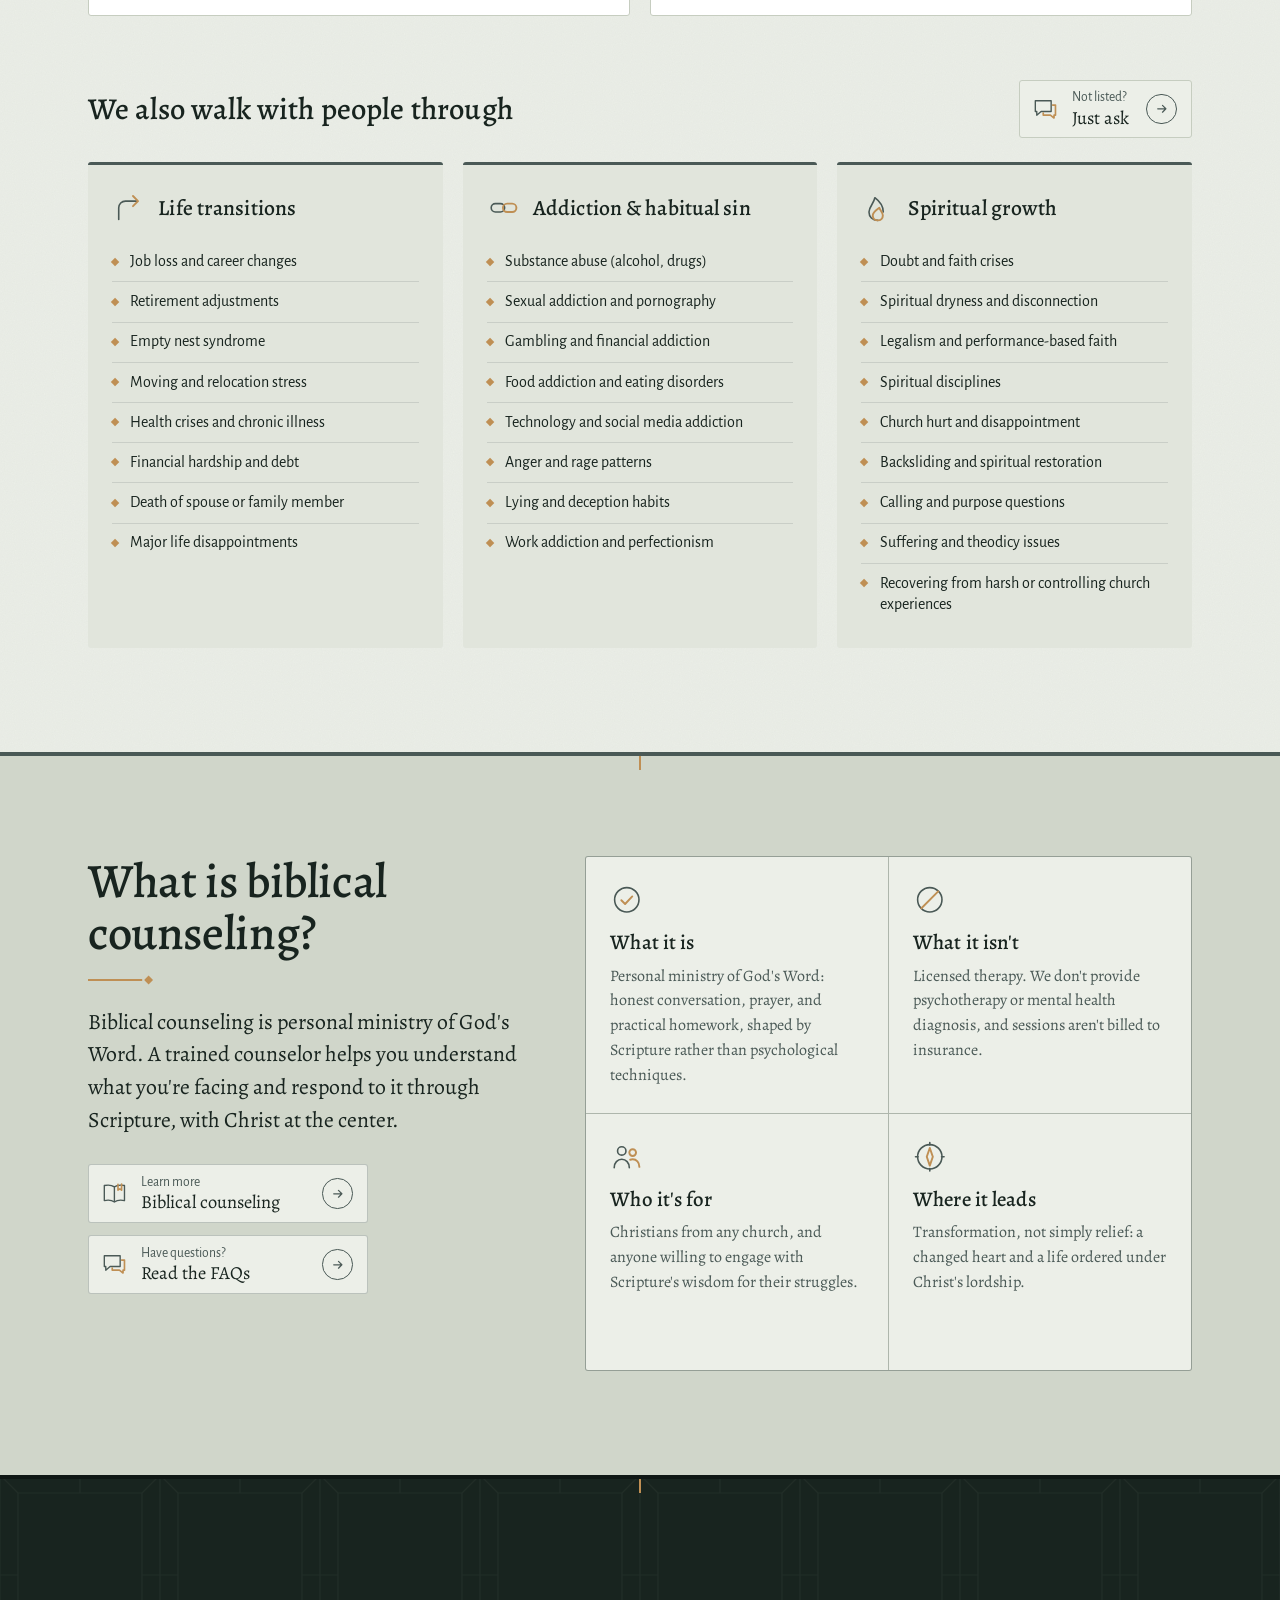
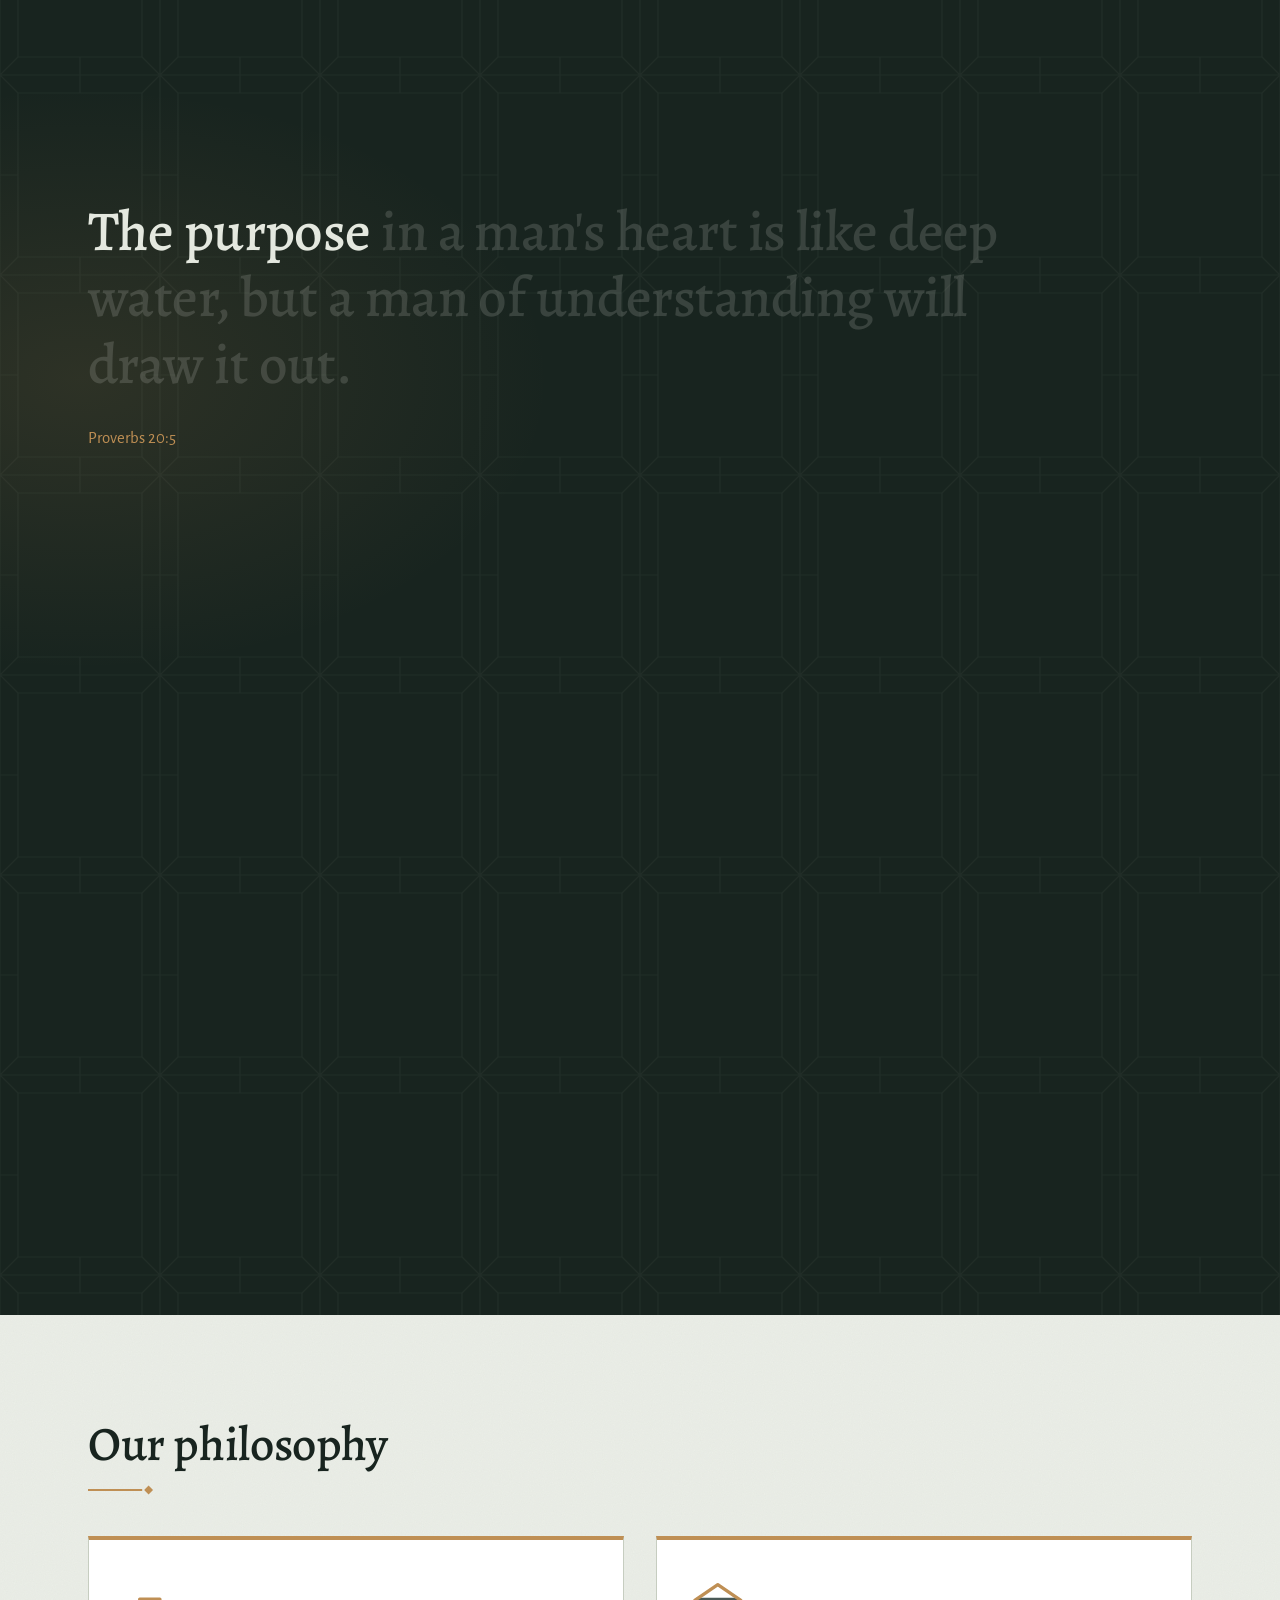
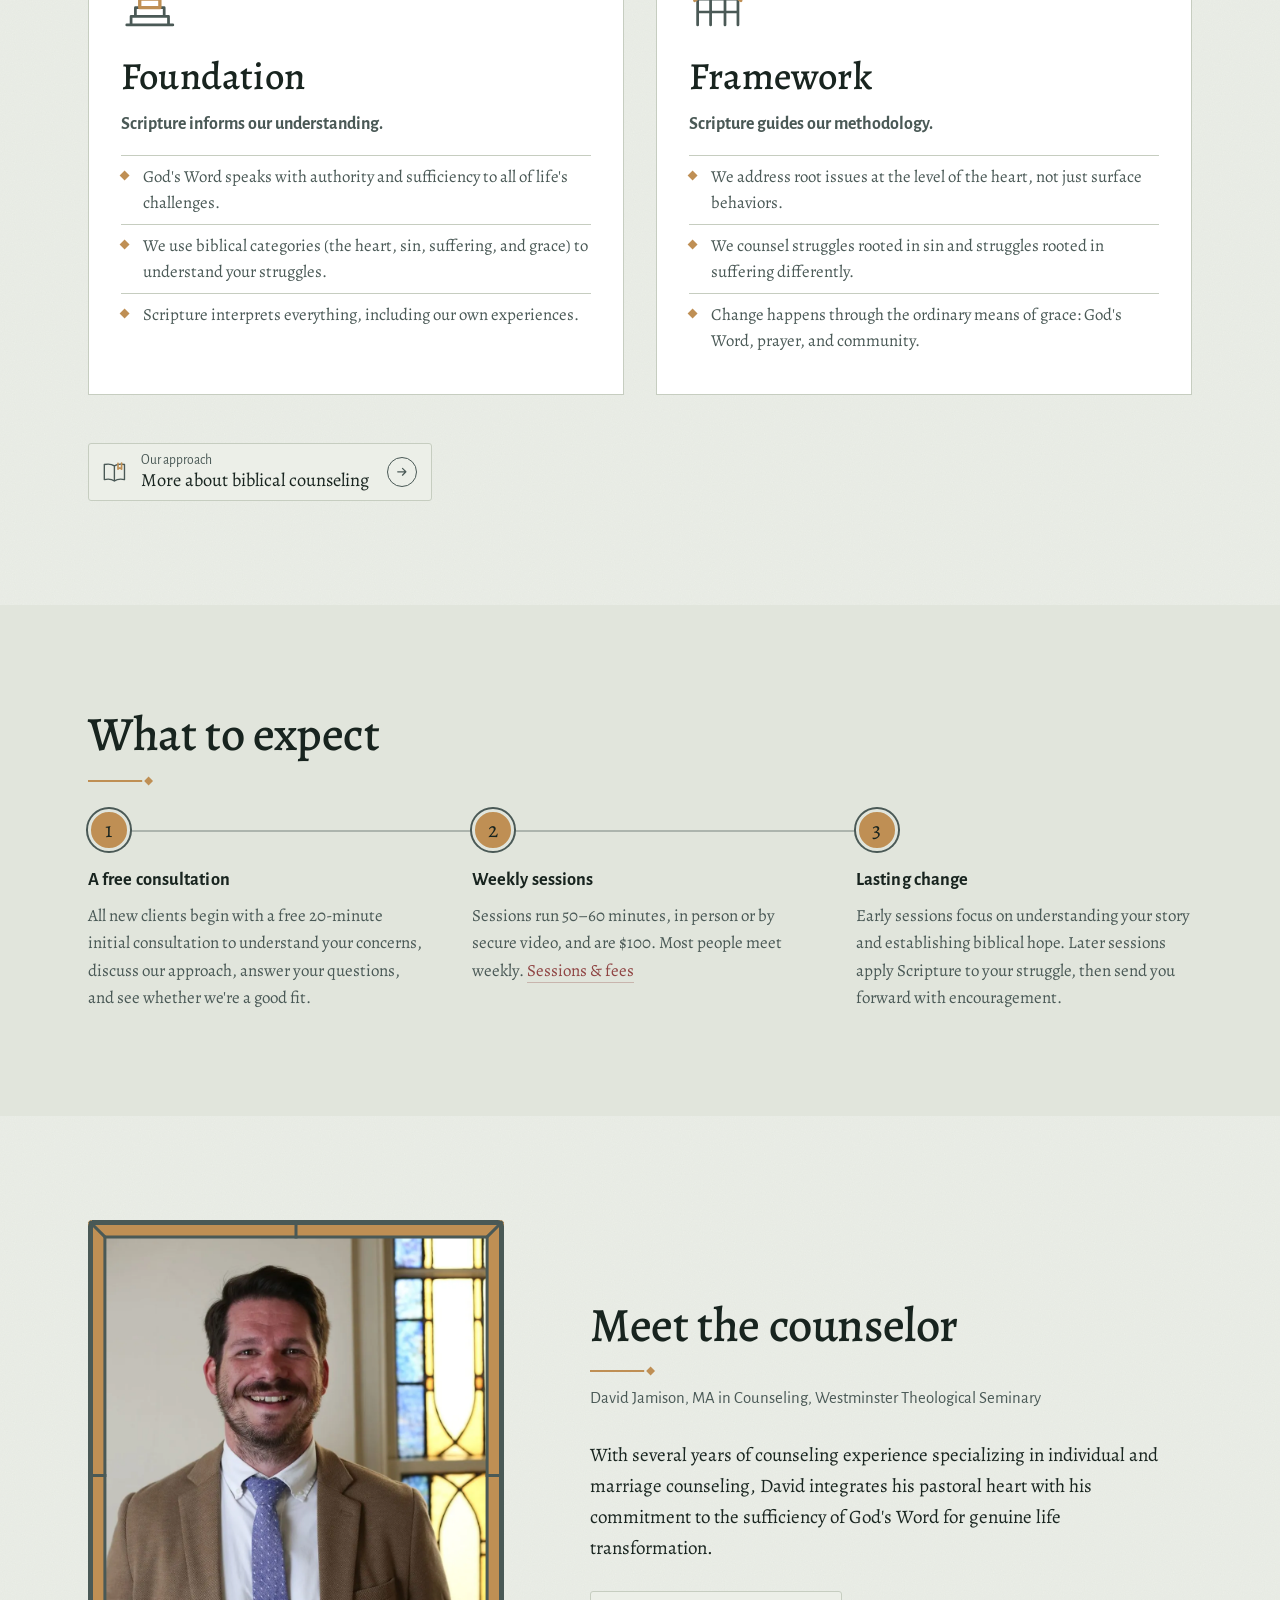
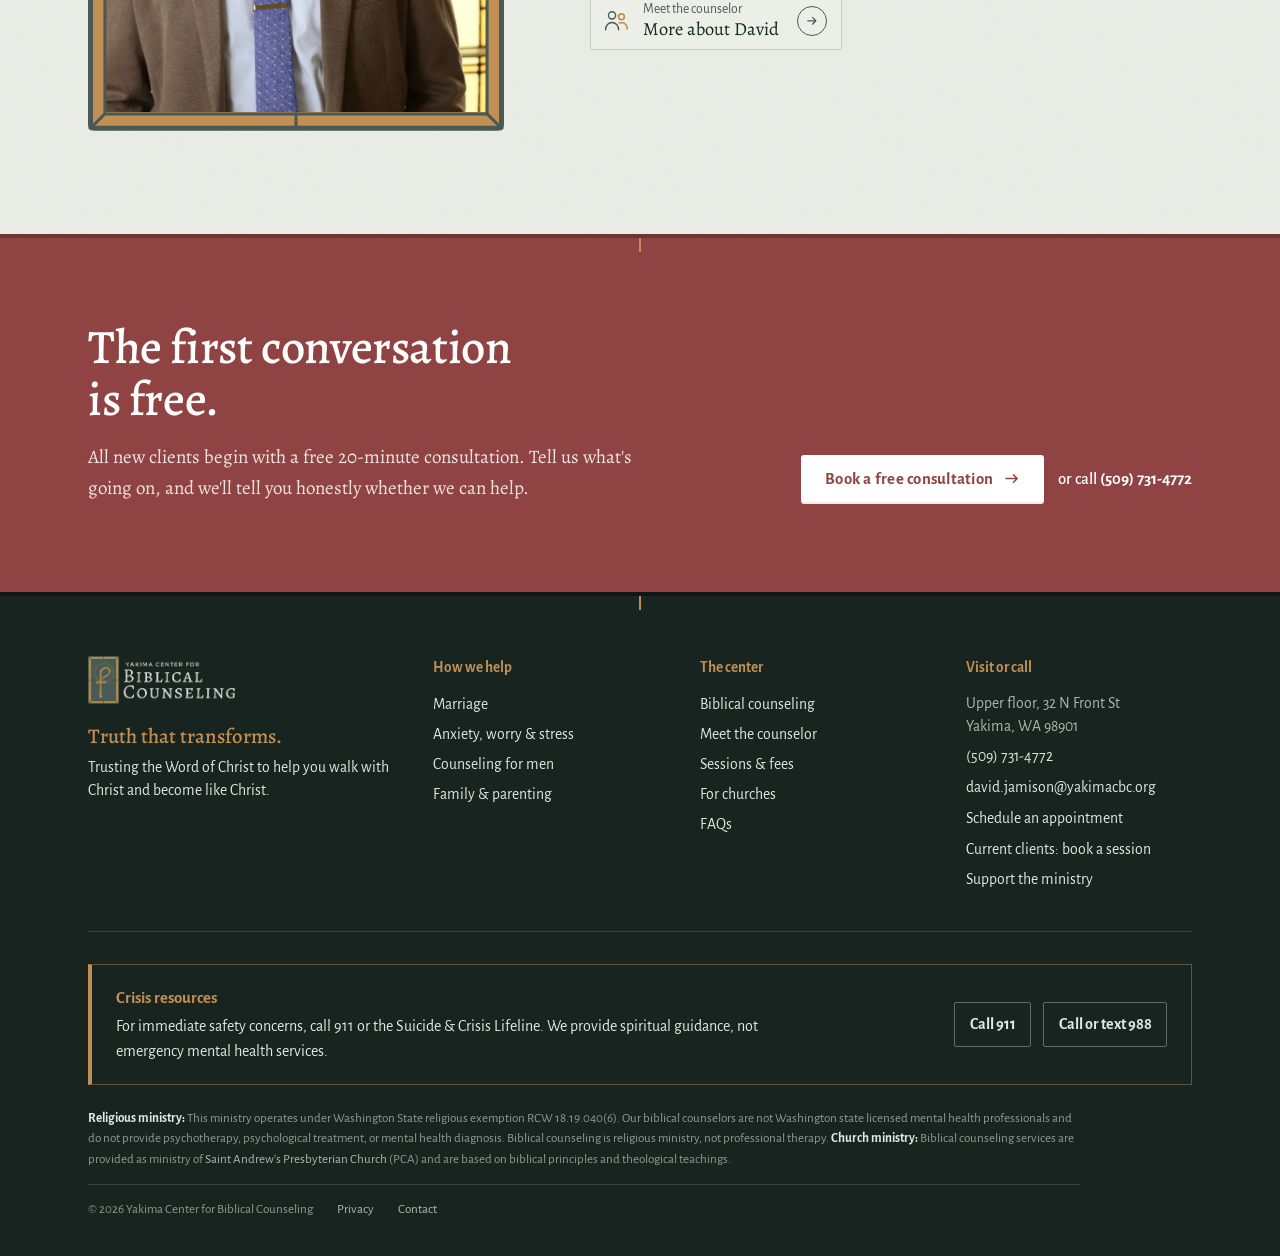
==== commit 2e43c28f: "Statement bands on the churches and biblical counseling pages Co-Authored-By: Claude Opus 5.5 <norep" ====
--- a/index.html
+++ b/index.html
@@ -15,7 +15,7 @@
 <link rel="icon" type="image/png" href="assets/favicon.png">
 <link rel="apple-touch-icon" href="assets/favicon.png">
 <link rel="preload" href="assets/fonts/alegreya-latin-500-normal.woff2" as="font" type="font/woff2" crossorigin>
-<link rel="stylesheet" href="assets/styles.css?v=7fa3068f">
+<link rel="stylesheet" href="assets/styles.css?v=2f8b9af9">
 <script type="application/ld+json">{"@context": "https://schema.org", "@graph": [{"@type": ["ProfessionalService", "LocalBusiness"], "@id": "https://yakimacbc.org/#center", "name": "Yakima Center for Biblical Counseling", "alternateName": "YCBC", "url": "https://yakimacbc.org", "logo": "https://yakimacbc.org/assets/logo.png", "image": "https://yakimacbc.org/assets/og.jpg", "slogan": "Truth that transforms.", "telephone": "+1-509-731-4772", "email": "david.jamison@yakimacbc.org", "address": {"@type": "PostalAddress", "streetAddress": "32 N Front Street, Upper Floor", "addressLocality": "Yakima", "addressRegion": "WA", "postalCode": "98901", "addressCountry": "US"}, "hasMap": "https://www.google.com/maps/search/?api=1&query=32+N+Front+St,+Yakima,+WA+98901", "areaServed": [{"@type": "City", "name": "Yakima, WA"}, {"@type": "City", "name": "Selah, WA"}, {"@type": "City", "name": "Union Gap, WA"}, {"@type": "City", "name": "Terrace Heights, WA"}, {"@type": "City", "name": "Moxee, WA"}, {"@type": "City", "name": "Wapato, WA"}, {"@type": "City", "name": "Naches, WA"}, {"@type": "Place", "name": "Yakima Valley, WA"}], "description": "Biblical counseling for individuals, couples, and families in Yakima, WA, applying the sufficiency, authority and wisdom of God's Word to life's struggles. A ministry of Saint Andrew's Presbyterian Church (PCA).", "priceRange": "$100 per session; free 20-minute initial consultation", "parentOrganization": {"@type": "Church", "name": "Saint Andrew's Presbyterian Church", "url": "https://www.saintandrewsyakima.org/"}, "founder": {"@id": "https://yakimacbc.org/about#david"}, "employee": {"@id": "https://yakimacbc.org/about#david"}, "potentialAction": {"@type": "ReserveAction", "target": "https://book.carepatron.com/Yakima-Center-for-Biblical-Counseling/David?p=CPYr9o-GQtWvPU1mG8IbVg&s=7IHqQZRP", "name": "Book a free consultation"}, "sameAs": ["https://www.saintandrewsyakima.org/", "https://ycbc.substack.com"], "knowsAbout": ["Biblical counseling", "Christian marriage counseling", "Anxiety and worry", "Depression", "Counseling for men", "Pornography and sexual sin", "Anger", "Parenting", "Pre-marital counseling", "Grief"]}, {"@type": "Person", "@id": "https://yakimacbc.org/about#david", "name": "David Jamison", "jobTitle": "Director, Yakima Center for Biblical Counseling", "url": "https://yakimacbc.org/about", "image": "https://yakimacbc.org/assets/david.jpg", "alumniOf": {"@type": "CollegeOrUniversity", "name": "Westminster Theological Seminary"}, "hasCredential": {"@type": "EducationalOccupationalCredential", "credentialCategory": "degree", "name": "MA in Counseling"}, "worksFor": {"@id": "https://yakimacbc.org/#center"}}]}</script>
 </head>
 <body>
@@ -196,7 +196,7 @@
   <a class="call" href="tel:+15097314772" data-goatcounter-click="call" data-goatcounter-title="Phone call"><svg viewBox="0 0 24 24" aria-hidden="true"><path d="M6.6 10.8a15.1 15.1 0 006.6 6.6l2.2-2.2a1 1 0 011-.25 11.4 11.4 0 003.6.57 1 1 0 011 1V20a1 1 0 01-1 1A17 17 0 013 4a1 1 0 011-1h3.5a1 1 0 011 1c0 1.25.2 2.45.57 3.57a1 1 0 01-.25 1z" fill="currentColor"/></svg><span>Call</span></a>
   <a class="book" href="https://book.carepatron.com/Yakima-Center-for-Biblical-Counseling/David?p=CPYr9o-GQtWvPU1mG8IbVg&s=7IHqQZRP" target="_blank" rel="noopener" data-goatcounter-click="book-consultation" data-goatcounter-title="Book a free consultation">Book a free consultation</a>
 </div>
-<script src="assets/site.js?v=7fa3068f"></script>
+<script src="assets/site.js?v=2f8b9af9"></script>
 <script data-goatcounter="https://yakimacbc.goatcounter.com/count" async src="https://gc.zgo.at/count.js"></script>
 </body>
 </html>
--- a/assets/styles.css
+++ b/assets/styles.css
@@ -1471,3 +1471,13 @@
 .btn-primary::before,.btn-light::before,.btn-gold::before{inset:var(--m) !important;opacity:1 !important;border-color:var(--g);transform:scale(1.035);transition:transform .45s cubic-bezier(.22,.61,.36,1) !important;will-change:transform}
 .btn-primary:hover::before,.btn-light:hover::before,.btn-gold:hover::before,.btn-primary:focus-visible::before,.btn-light:focus-visible::before,.btn-gold:focus-visible::before{transform:none}
 .btn::after{will-change:transform}
+
+/* ---------- statement band (men's page) ---------- */
+.statement{background:var(--paper-2);border-bottom:1px solid var(--rule);padding:4.5rem 0;text-align:center}
+.statement .wrap{display:flex;flex-direction:column;align-items:center}
+.statement .ic{width:2.8rem;height:2.8rem;margin-bottom:1.25rem}
+.st-big{font-family:var(--serif);font-weight:700;font-size:clamp(1.9rem,4vw,3rem);line-height:1.12;letter-spacing:-.01em;color:var(--ink);margin:0;max-width:22ch}
+.st-sub{font-size:clamp(1.15rem,1.8vw,1.35rem);color:var(--ink-soft);margin:1rem auto 0;max-width:32rem}
+@media (max-width:760px){.statement{padding:3.25rem 0}}
+.st-sub{max-width:38rem}
+.ph-center + .statement{border-top:1px solid var(--rule)}
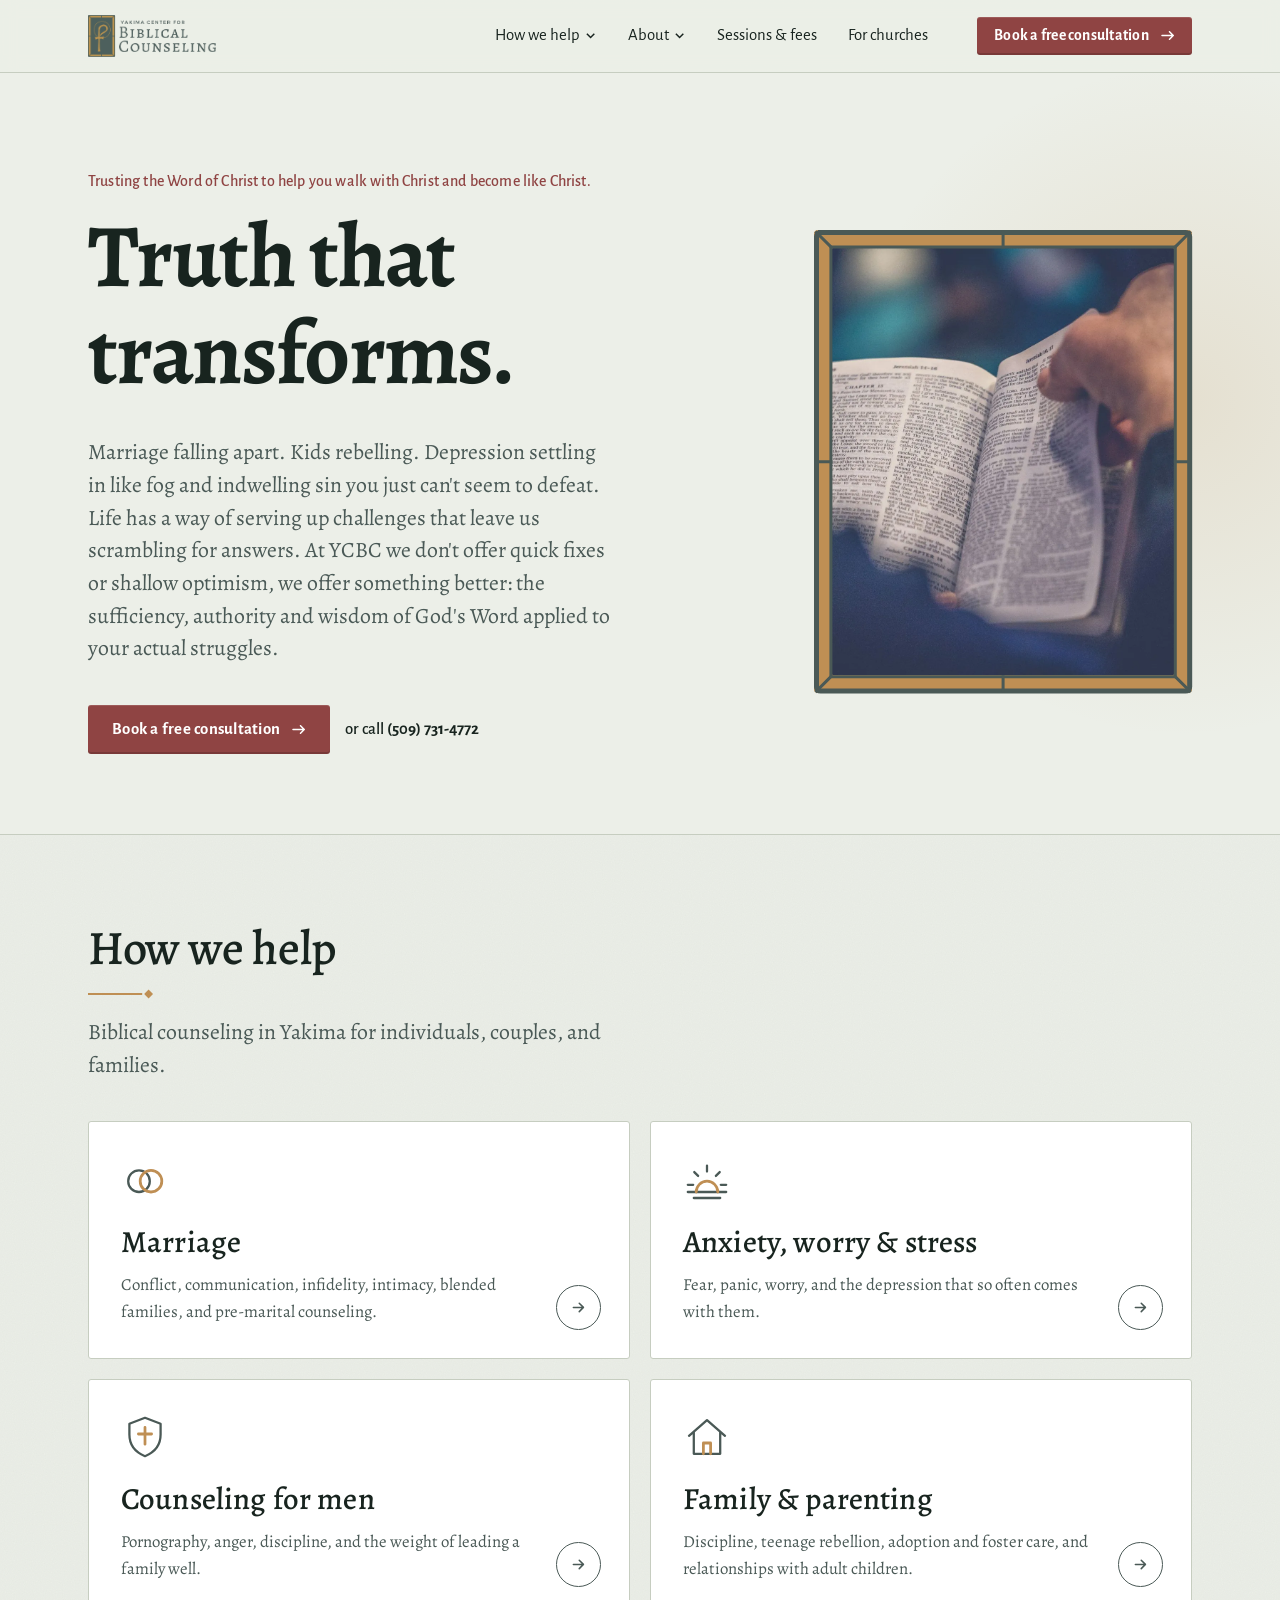
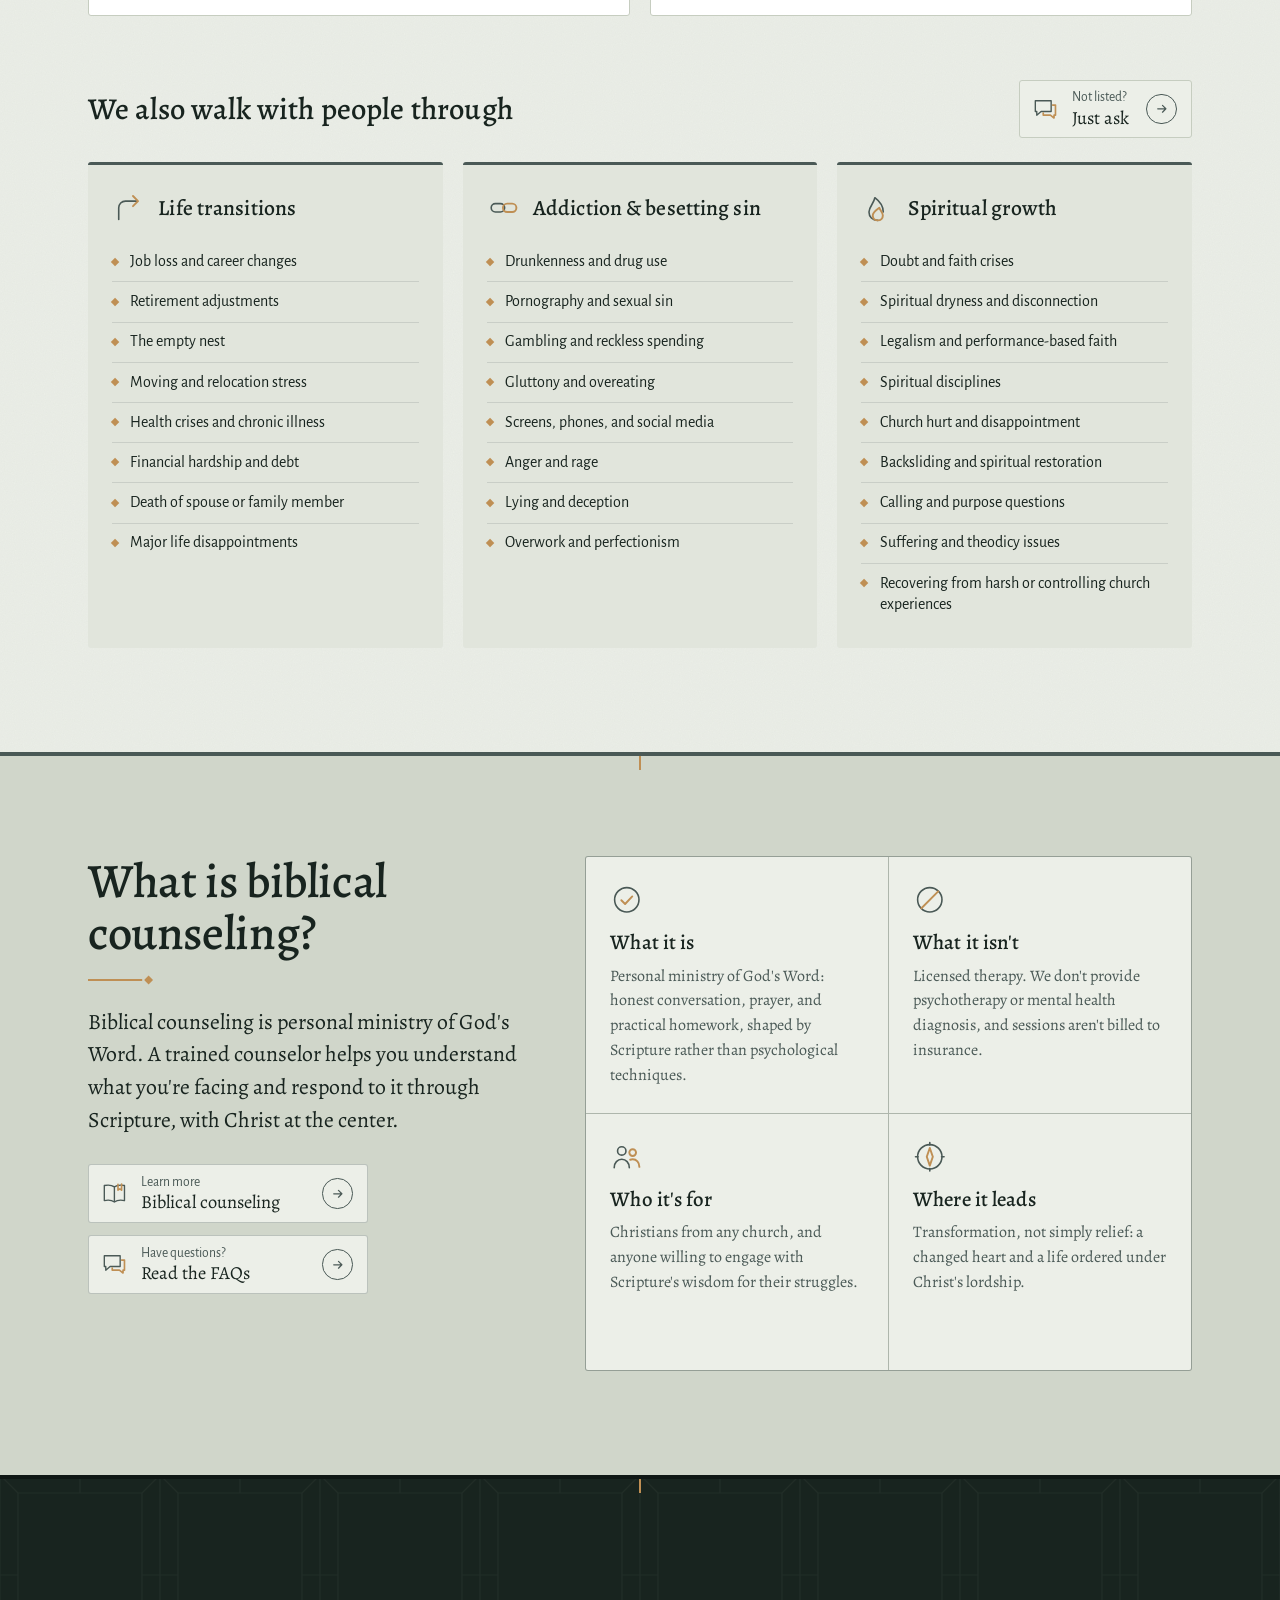
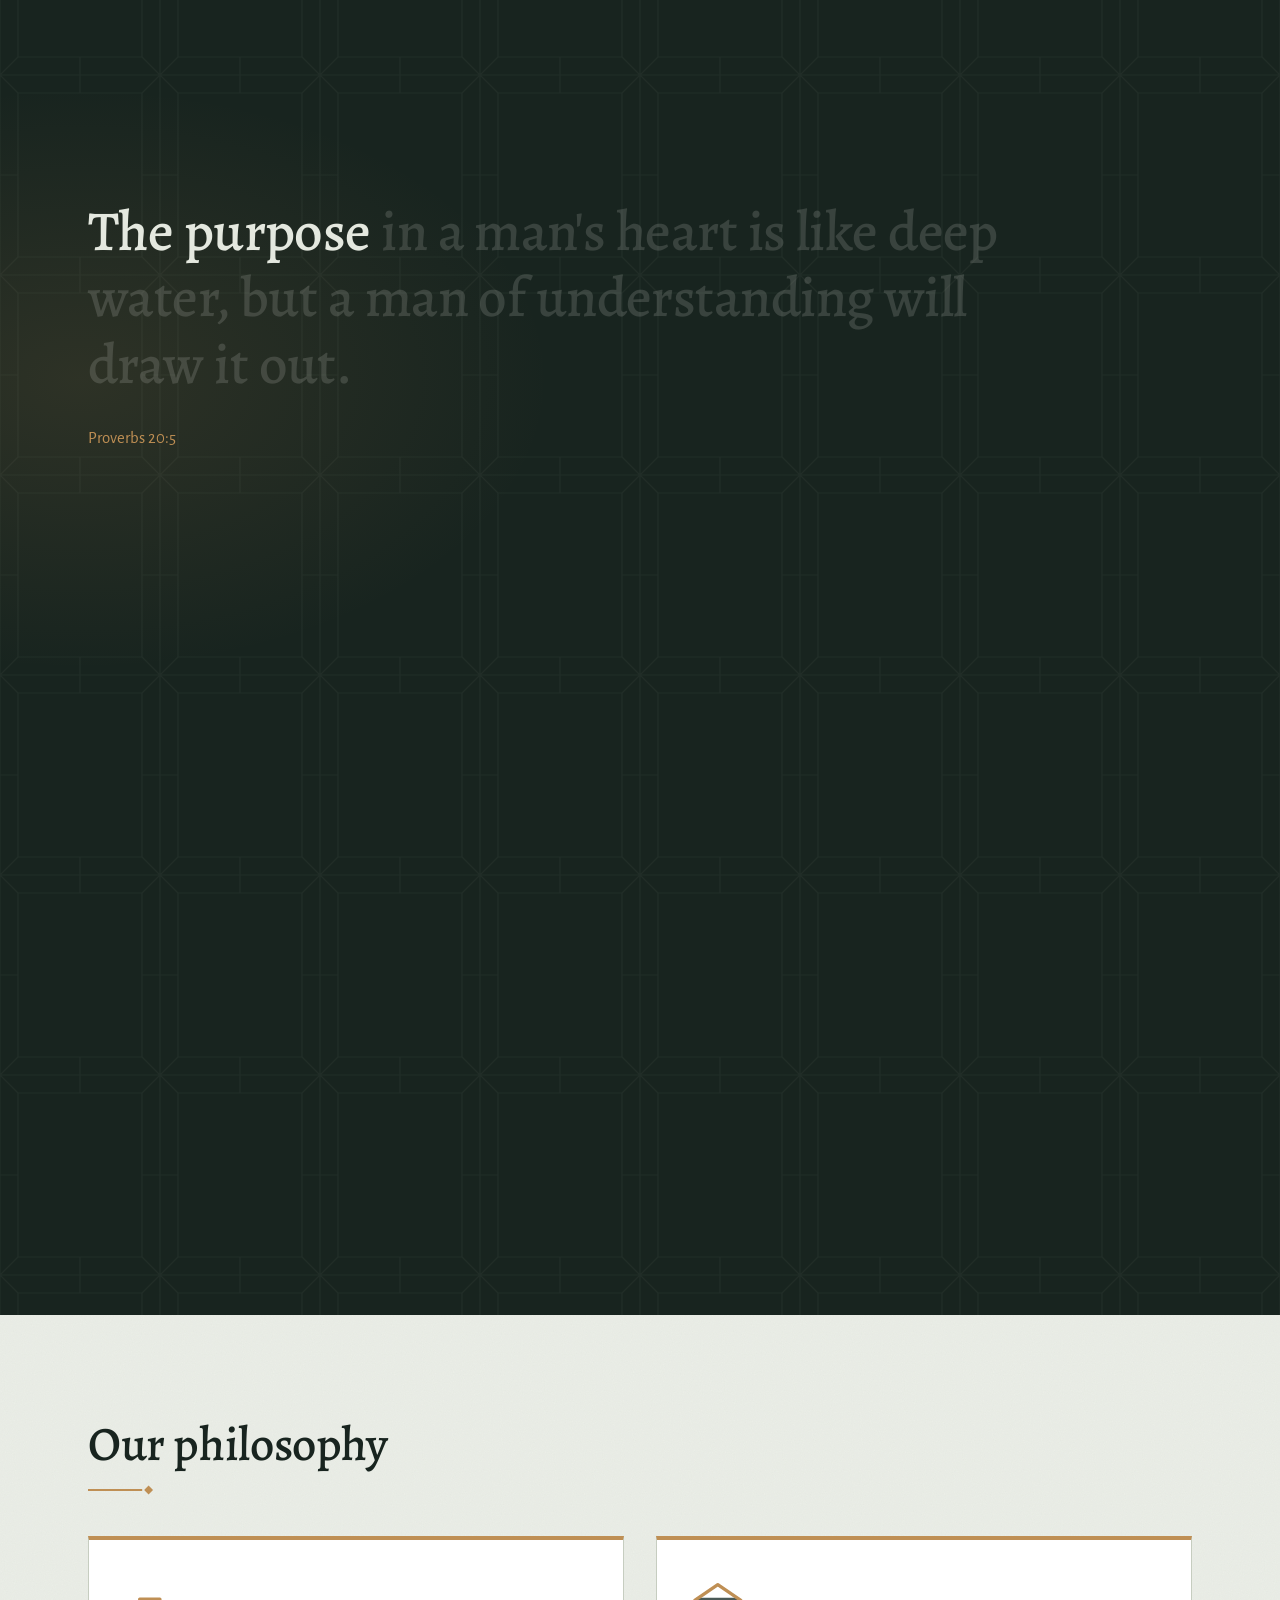
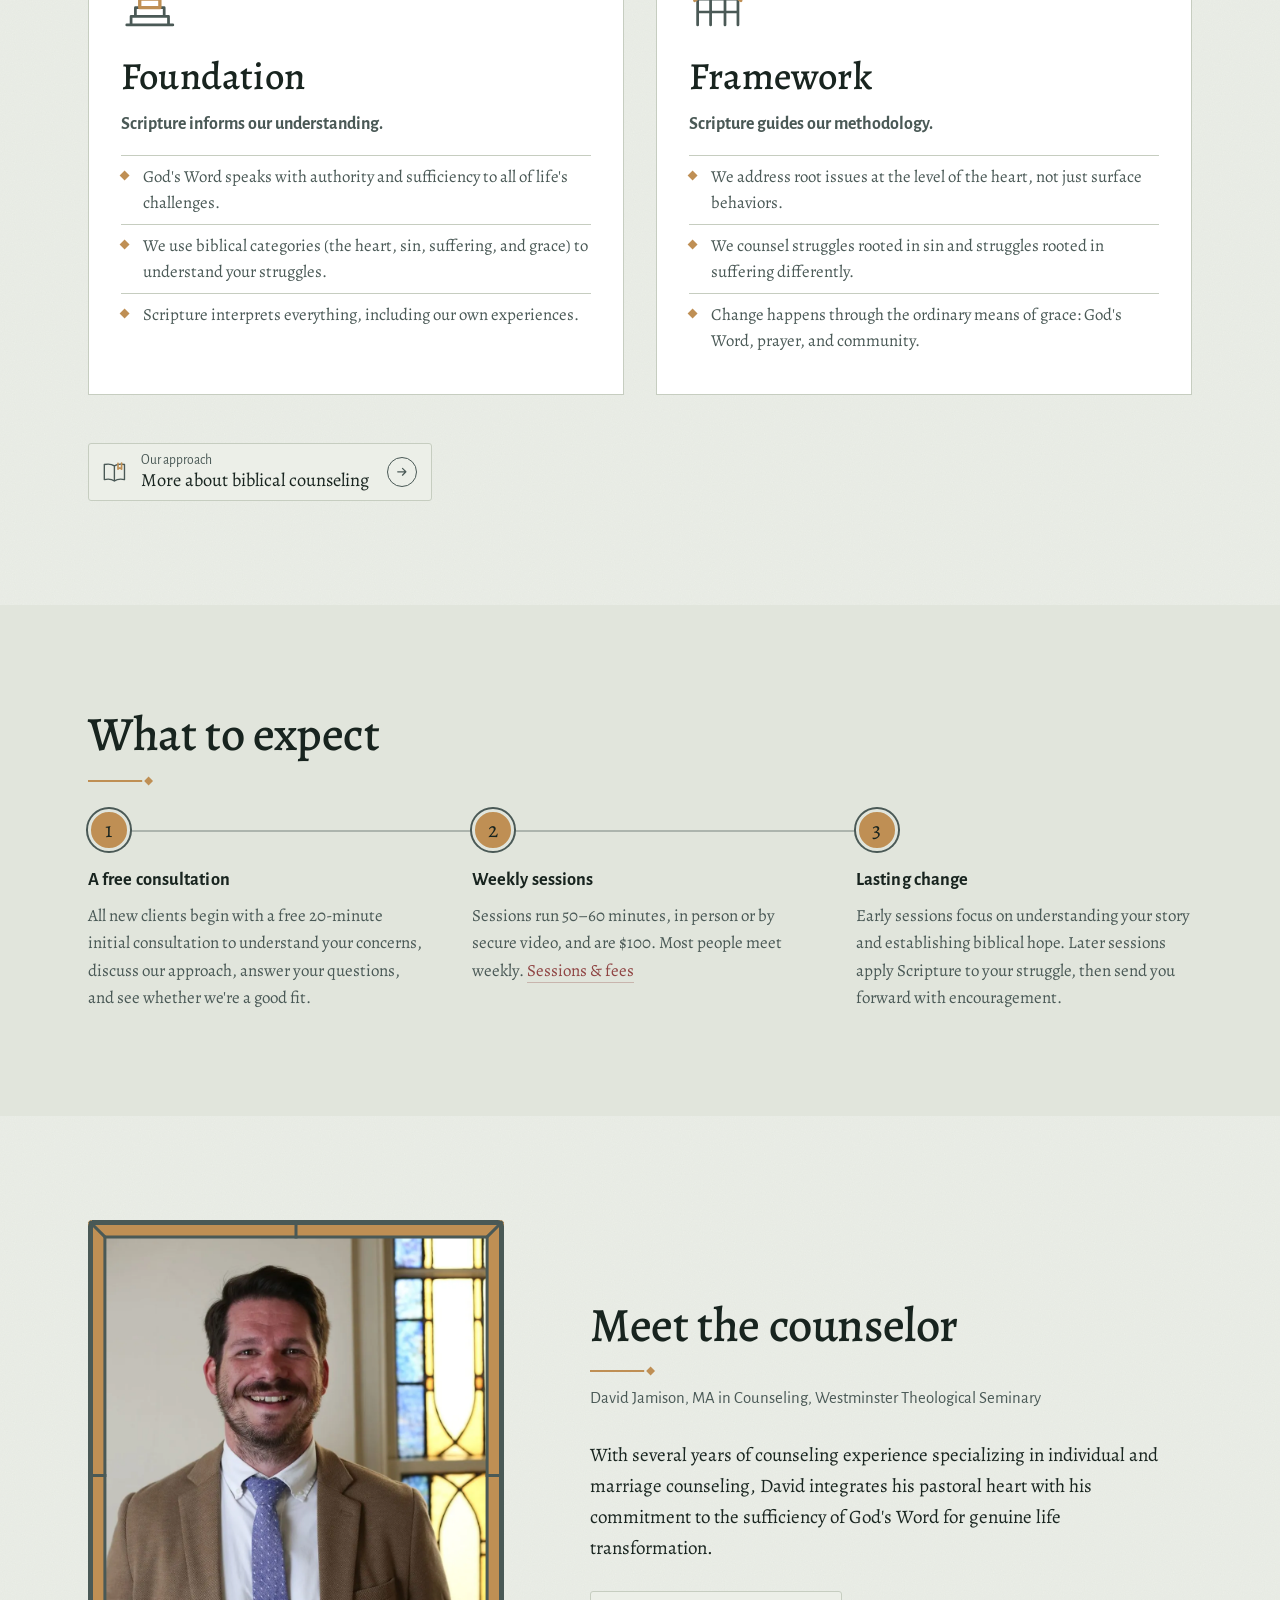
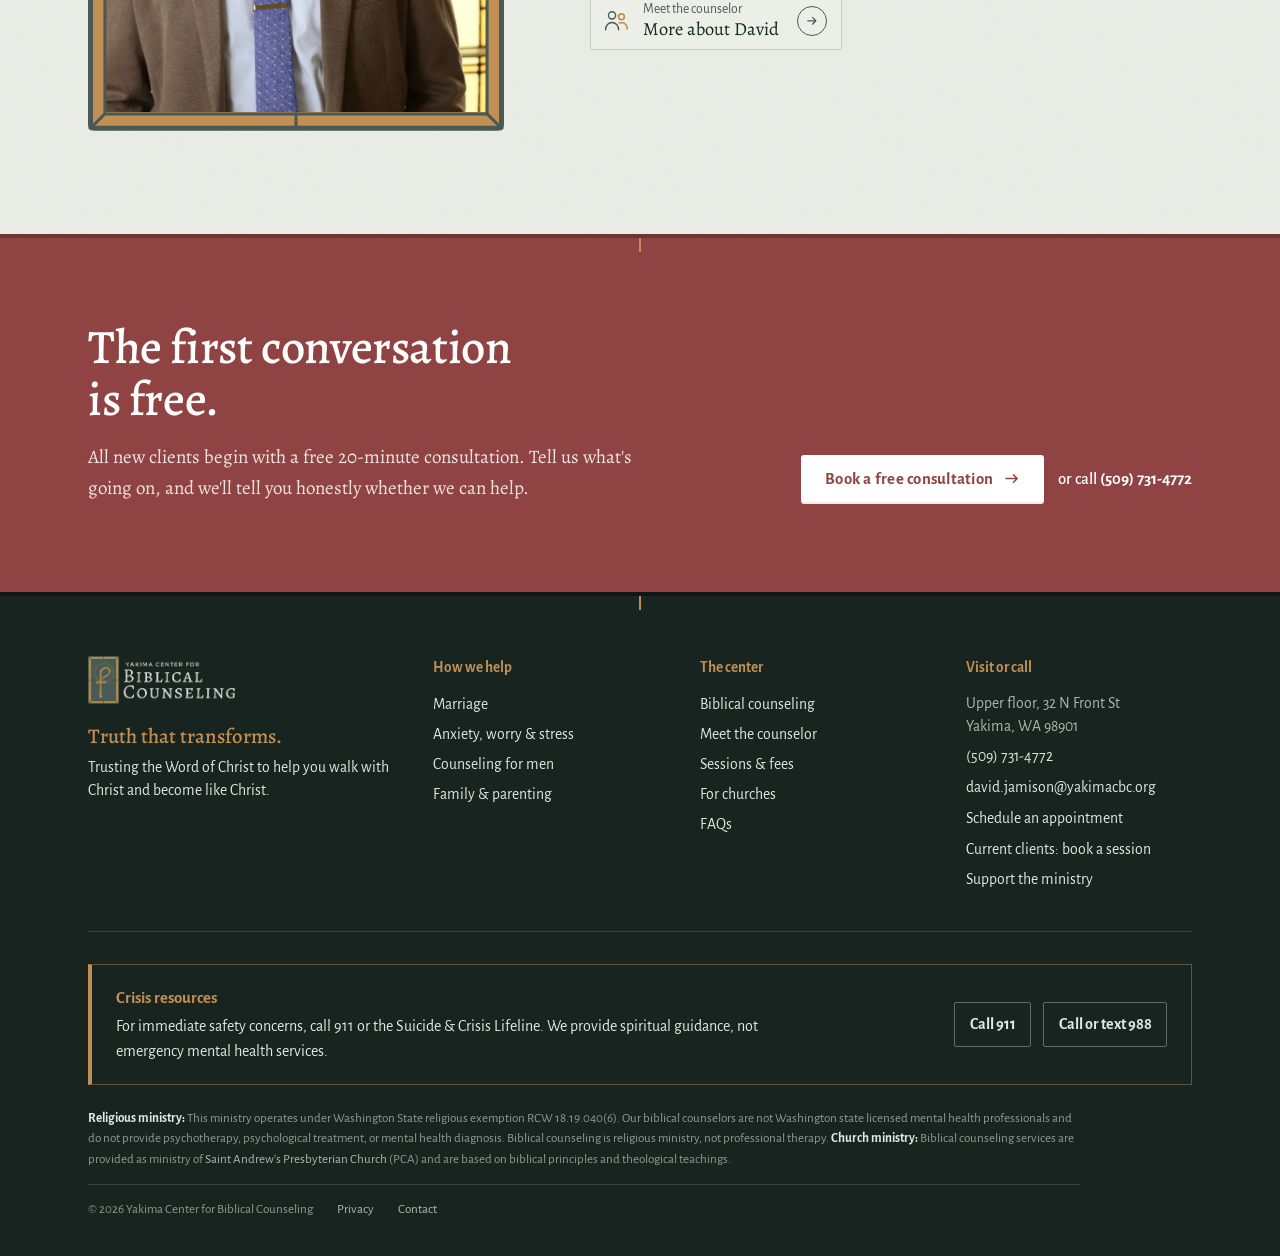
==== commit 6e15a4c9: "Plain-language wording and calmer home page load Replace diagnostic labels (disorders, SAD, OCD, pho" ====
--- a/index.html
+++ b/index.html
@@ -15,7 +15,7 @@
 <link rel="icon" type="image/png" href="assets/favicon.png">
 <link rel="apple-touch-icon" href="assets/favicon.png">
 <link rel="preload" href="assets/fonts/alegreya-latin-500-normal.woff2" as="font" type="font/woff2" crossorigin>
-<link rel="stylesheet" href="assets/styles.css?v=2f8b9af9">
+<link rel="stylesheet" href="assets/styles.css?v=7accb95d">
 <script type="application/ld+json">{"@context": "https://schema.org", "@graph": [{"@type": ["ProfessionalService", "LocalBusiness"], "@id": "https://yakimacbc.org/#center", "name": "Yakima Center for Biblical Counseling", "alternateName": "YCBC", "url": "https://yakimacbc.org", "logo": "https://yakimacbc.org/assets/logo.png", "image": "https://yakimacbc.org/assets/og.jpg", "slogan": "Truth that transforms.", "telephone": "+1-509-731-4772", "email": "david.jamison@yakimacbc.org", "address": {"@type": "PostalAddress", "streetAddress": "32 N Front Street, Upper Floor", "addressLocality": "Yakima", "addressRegion": "WA", "postalCode": "98901", "addressCountry": "US"}, "hasMap": "https://www.google.com/maps/search/?api=1&query=32+N+Front+St,+Yakima,+WA+98901", "areaServed": [{"@type": "City", "name": "Yakima, WA"}, {"@type": "City", "name": "Selah, WA"}, {"@type": "City", "name": "Union Gap, WA"}, {"@type": "City", "name": "Terrace Heights, WA"}, {"@type": "City", "name": "Moxee, WA"}, {"@type": "City", "name": "Wapato, WA"}, {"@type": "City", "name": "Naches, WA"}, {"@type": "Place", "name": "Yakima Valley, WA"}], "description": "Biblical counseling for individuals, couples, and families in Yakima, WA, applying the sufficiency, authority and wisdom of God's Word to life's struggles. A ministry of Saint Andrew's Presbyterian Church (PCA).", "priceRange": "$100 per session; free 20-minute initial consultation", "parentOrganization": {"@type": "Church", "name": "Saint Andrew's Presbyterian Church", "url": "https://www.saintandrewsyakima.org/"}, "founder": {"@id": "https://yakimacbc.org/about#david"}, "employee": {"@id": "https://yakimacbc.org/about#david"}, "potentialAction": {"@type": "ReserveAction", "target": "https://book.carepatron.com/Yakima-Center-for-Biblical-Counseling/David?p=CPYr9o-GQtWvPU1mG8IbVg&s=7IHqQZRP", "name": "Book a free consultation"}, "sameAs": ["https://www.saintandrewsyakima.org/", "https://ycbc.substack.com"], "knowsAbout": ["Biblical counseling", "Christian marriage counseling", "Anxiety and worry", "Depression", "Counseling for men", "Pornography and sexual sin", "Anger", "Parenting", "Pre-marital counseling", "Grief"]}, {"@type": "Person", "@id": "https://yakimacbc.org/about#david", "name": "David Jamison", "jobTitle": "Director, Yakima Center for Biblical Counseling", "url": "https://yakimacbc.org/about", "image": "https://yakimacbc.org/assets/david.jpg", "alumniOf": {"@type": "CollegeOrUniversity", "name": "Westminster Theological Seminary"}, "hasCredential": {"@type": "EducationalOccupationalCredential", "credentialCategory": "degree", "name": "MA in Counseling"}, "worksFor": {"@id": "https://yakimacbc.org/#center"}}]}</script>
 </head>
 <body>
@@ -86,8 +86,8 @@
     <div class="also-wrap">
       <div class="also-head"><h3 class="also-h">We also walk with people through</h3><a class="ask-link" href="contact.html"><svg class="ic ic-chat" viewBox="0 0 40 40" aria-hidden="true"><path class="s" d="M6 8h22v15H14l-6 5v-5H6z"/><path class="g" d="M30 14h4v14h-2v4l-5-4H17v-3"/></svg><span><small>Not listed?</small>Just ask</span><span class="arr"><svg viewBox="0 0 20 20" aria-hidden="true"><path d="M4 10h11M11 5l5 5-5 5" fill="none" stroke-width="1.8" stroke-linecap="round" stroke-linejoin="round"/></svg></span></a></div>
       <div class="also-grid">
-        <article class="tag-card"><div class="tc-head"><svg class="ic ic-turn" viewBox="0 0 40 40" aria-hidden="true"><path class="s" d="M8 34V20a8 8 0 018-8h14"/><path class="g" d="M25 6l6 6-6 6"/></svg><h3>Life transitions</h3></div><ul class="topic-list"><li>Job loss and career changes</li><li>Retirement adjustments</li><li>Empty nest syndrome</li><li>Moving and relocation stress</li><li>Health crises and chronic illness</li><li>Financial hardship and debt</li><li>Death of spouse or family member</li><li>Major life disappointments</li></ul></article>
-        <article class="tag-card"><div class="tc-head"><svg class="ic ic-chain" viewBox="0 0 40 40" aria-hidden="true"><rect class="s" x="5" y="15" width="16" height="10" rx="5"/><rect class="g" x="19" y="15" width="16" height="10" rx="5"/></svg><h3>Addiction &amp; habitual sin</h3></div><ul class="topic-list"><li>Substance abuse (alcohol, drugs)</li><li>Sexual addiction and pornography</li><li>Gambling and financial addiction</li><li>Food addiction and eating disorders</li><li>Technology and social media addiction</li><li>Anger and rage patterns</li><li>Lying and deception habits</li><li>Work addiction and perfectionism</li></ul></article>
+        <article class="tag-card"><div class="tc-head"><svg class="ic ic-turn" viewBox="0 0 40 40" aria-hidden="true"><path class="s" d="M8 34V20a8 8 0 018-8h14"/><path class="g" d="M25 6l6 6-6 6"/></svg><h3>Life transitions</h3></div><ul class="topic-list"><li>Job loss and career changes</li><li>Retirement adjustments</li><li>The empty nest</li><li>Moving and relocation stress</li><li>Health crises and chronic illness</li><li>Financial hardship and debt</li><li>Death of spouse or family member</li><li>Major life disappointments</li></ul></article>
+        <article class="tag-card"><div class="tc-head"><svg class="ic ic-chain" viewBox="0 0 40 40" aria-hidden="true"><rect class="s" x="5" y="15" width="16" height="10" rx="5"/><rect class="g" x="19" y="15" width="16" height="10" rx="5"/></svg><h3>Addiction &amp; besetting sin</h3></div><ul class="topic-list"><li>Drunkenness and drug use</li><li>Pornography and sexual sin</li><li>Gambling and reckless spending</li><li>Gluttony and overeating</li><li>Screens, phones, and social media</li><li>Anger and rage</li><li>Lying and deception</li><li>Overwork and perfectionism</li></ul></article>
         <article class="tag-card"><div class="tc-head"><svg class="ic ic-flame" viewBox="0 0 40 40" aria-hidden="true"><path class="s" d="M20 35c-6.5 0-10.5-4.3-10.5-10 0-6.5 6-10 7-17 4 3 10 8.5 10 17"/><path class="g" d="M20 35c3.6 0 6-2.4 6-5.8 0-3.6-3-5.6-4.2-9.2-2.5 2-7.8 4.8-7.8 9.2 0 3.4 2.4 5.8 6 5.8z"/></svg><h3>Spiritual growth</h3></div><ul class="topic-list"><li>Doubt and faith crises</li><li>Spiritual dryness and disconnection</li><li>Legalism and performance-based faith</li><li>Spiritual disciplines</li><li>Church hurt and disappointment</li><li>Backsliding and spiritual restoration</li><li>Calling and purpose questions</li><li>Suffering and theodicy issues</li><li>Recovering from harsh or controlling church experiences</li></ul></article>
       </div>
     </div>
@@ -196,7 +196,7 @@
   <a class="call" href="tel:+15097314772" data-goatcounter-click="call" data-goatcounter-title="Phone call"><svg viewBox="0 0 24 24" aria-hidden="true"><path d="M6.6 10.8a15.1 15.1 0 006.6 6.6l2.2-2.2a1 1 0 011-.25 11.4 11.4 0 003.6.57 1 1 0 011 1V20a1 1 0 01-1 1A17 17 0 013 4a1 1 0 011-1h3.5a1 1 0 011 1c0 1.25.2 2.45.57 3.57a1 1 0 01-.25 1z" fill="currentColor"/></svg><span>Call</span></a>
   <a class="book" href="https://book.carepatron.com/Yakima-Center-for-Biblical-Counseling/David?p=CPYr9o-GQtWvPU1mG8IbVg&s=7IHqQZRP" target="_blank" rel="noopener" data-goatcounter-click="book-consultation" data-goatcounter-title="Book a free consultation">Book a free consultation</a>
 </div>
-<script src="assets/site.js?v=2f8b9af9"></script>
+<script src="assets/site.js?v=7accb95d"></script>
 <script data-goatcounter="https://yakimacbc.goatcounter.com/count" async src="https://gc.zgo.at/count.js"></script>
 </body>
 </html>
--- a/assets/styles.css
+++ b/assets/styles.css
@@ -306,14 +306,14 @@
 .js .bevel svg.frame .diag{transition-delay:.9s;transition-duration:.7s}
 .js .bevel img{opacity:0;transform:scale(1.04);transition:opacity 1.2s var(--ease) .2s,transform 1.6s var(--ease) .2s}
 .js .bevel.in img{opacity:1;transform:none}
-.js .hero h1 .line > span{transform:translateY(105%);transition:transform 1.1s var(--ease)}
+.js .hero h1 .line > span{transform:translateY(105%);transition:transform .8s var(--ease)}
 .js .loaded .hero h1 .line > span{transform:none}
-.js .loaded .hero h1 .line:nth-child(2) > span{transition-delay:.12s}
-.js .loaded .hero h1 .line:nth-child(3) > span{transition-delay:.24s}
-.js .hero .lede,.js .hero .actions{opacity:0;transform:translateY(14px);transition:opacity 1s var(--ease) .5s,transform 1s var(--ease) .5s}
+.js .loaded .hero h1 .line:nth-child(2) > span{transition-delay:.08s}
+.js .loaded .hero h1 .line:nth-child(3) > span{transition-delay:.16s}
+.js .hero .lede,.js .hero .actions{opacity:1;transform:none}
 .js .hero .actions{transition-delay:.65s}
 .js .loaded .hero .lede,.js .loaded .hero .actions{opacity:1;transform:none}
-.js .hero-mark{opacity:0;transition:opacity 1.6s var(--ease) .3s}
+.js .hero-mark{opacity:1}
 .js .loaded .hero-mark{opacity:1}
 @media (prefers-reduced-motion:reduce){
   html{scroll-behavior:auto}
@@ -1018,7 +1018,7 @@
 
 /* ---------- 5. the logo draws in once ---------- */
 .intro .brand{position:relative}
-.intro .brand img{animation:brandIn 1.5s var(--ease) both .15s}
+.intro .brand img{animation:none}
 @keyframes brandIn{0%{clip-path:inset(0 100% 0 0);opacity:0}25%{clip-path:inset(0 79% 0 0);opacity:1}100%{clip-path:inset(0 0 0 0);opacity:1}}
 
 /* ---------- seams ---------- */
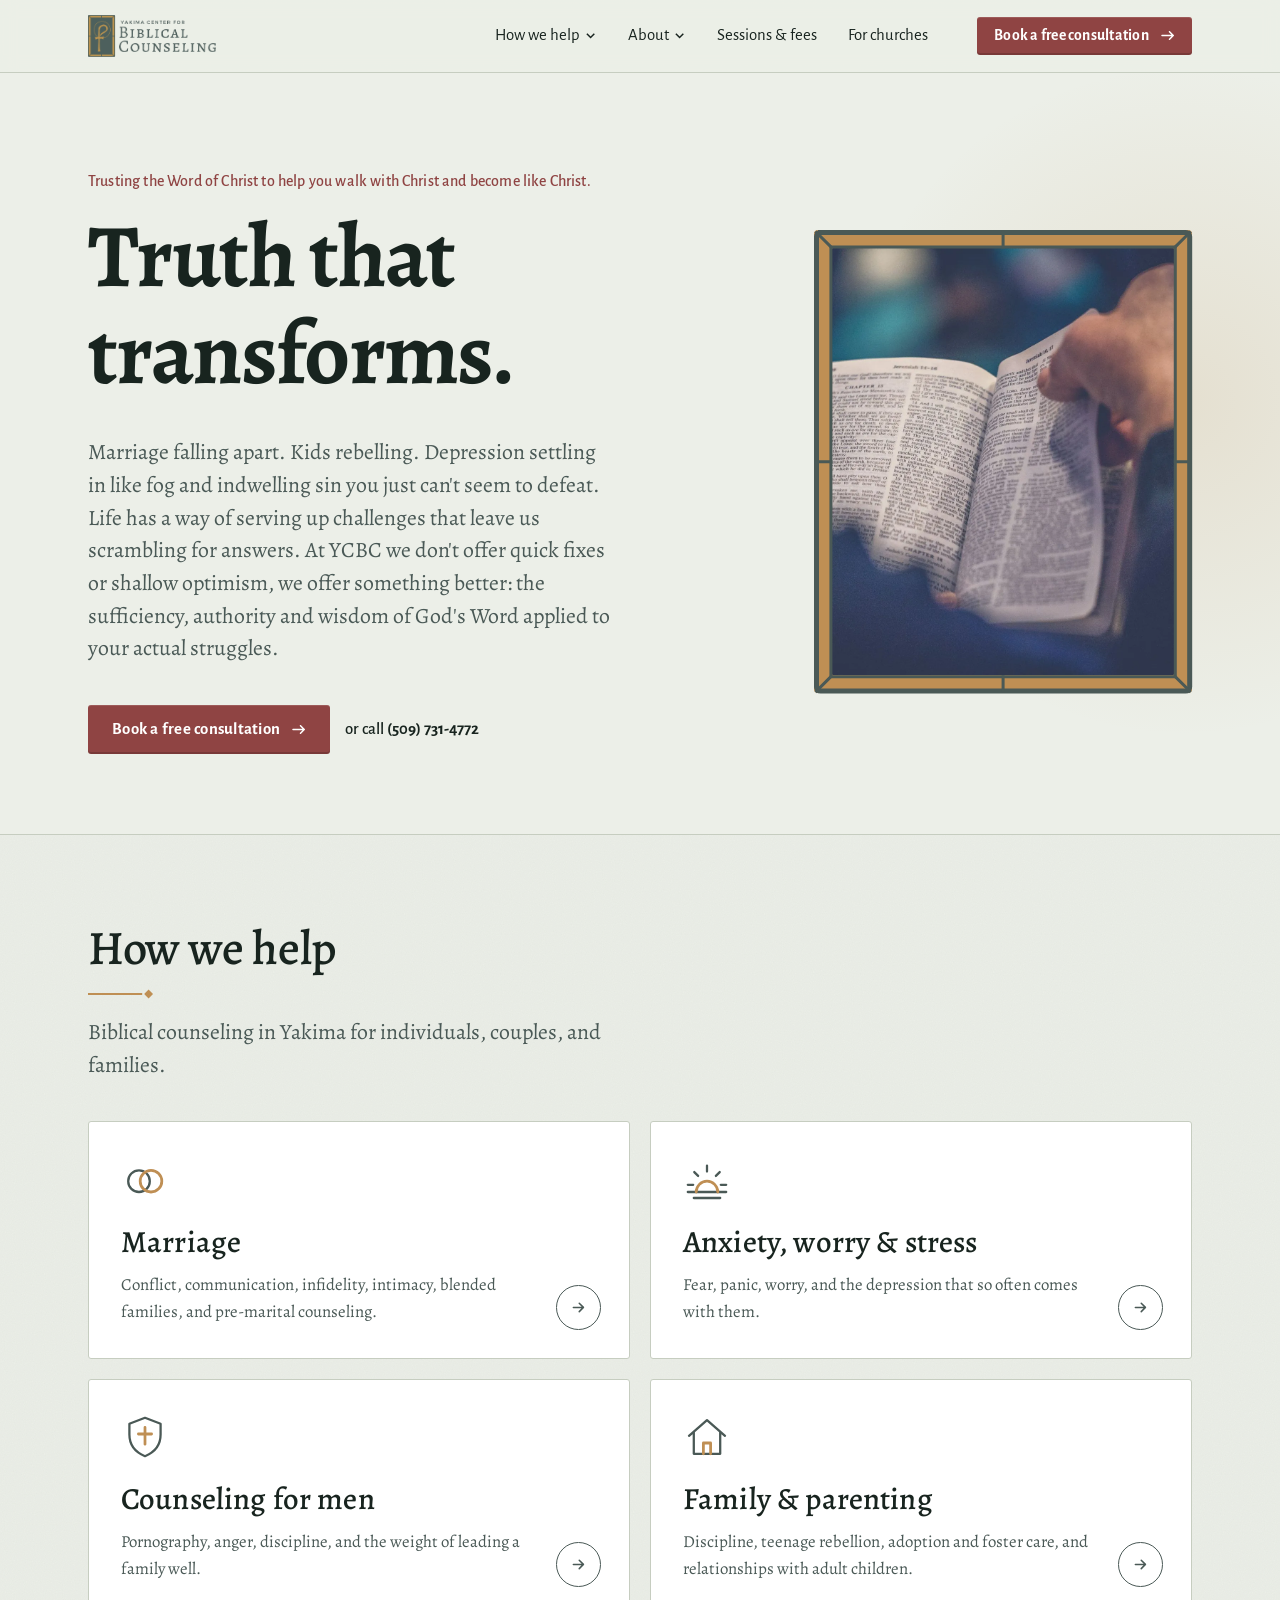
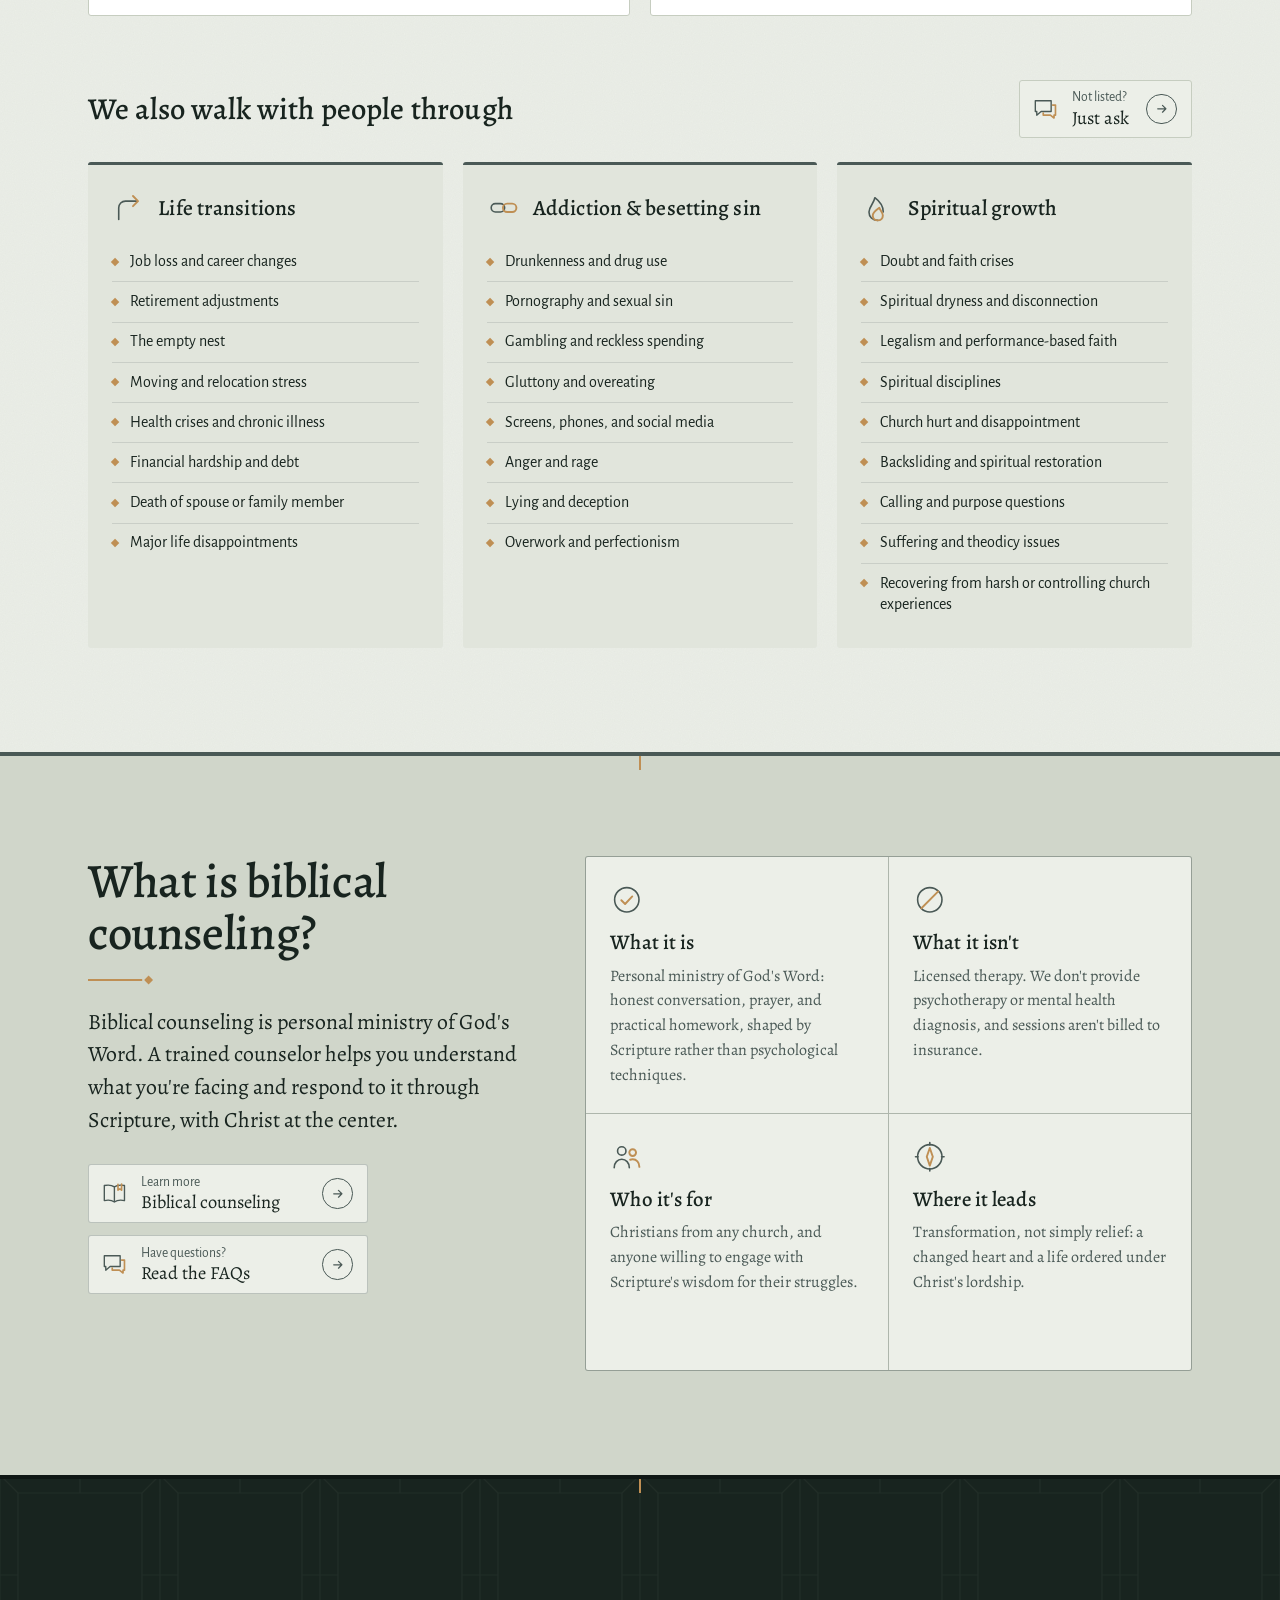
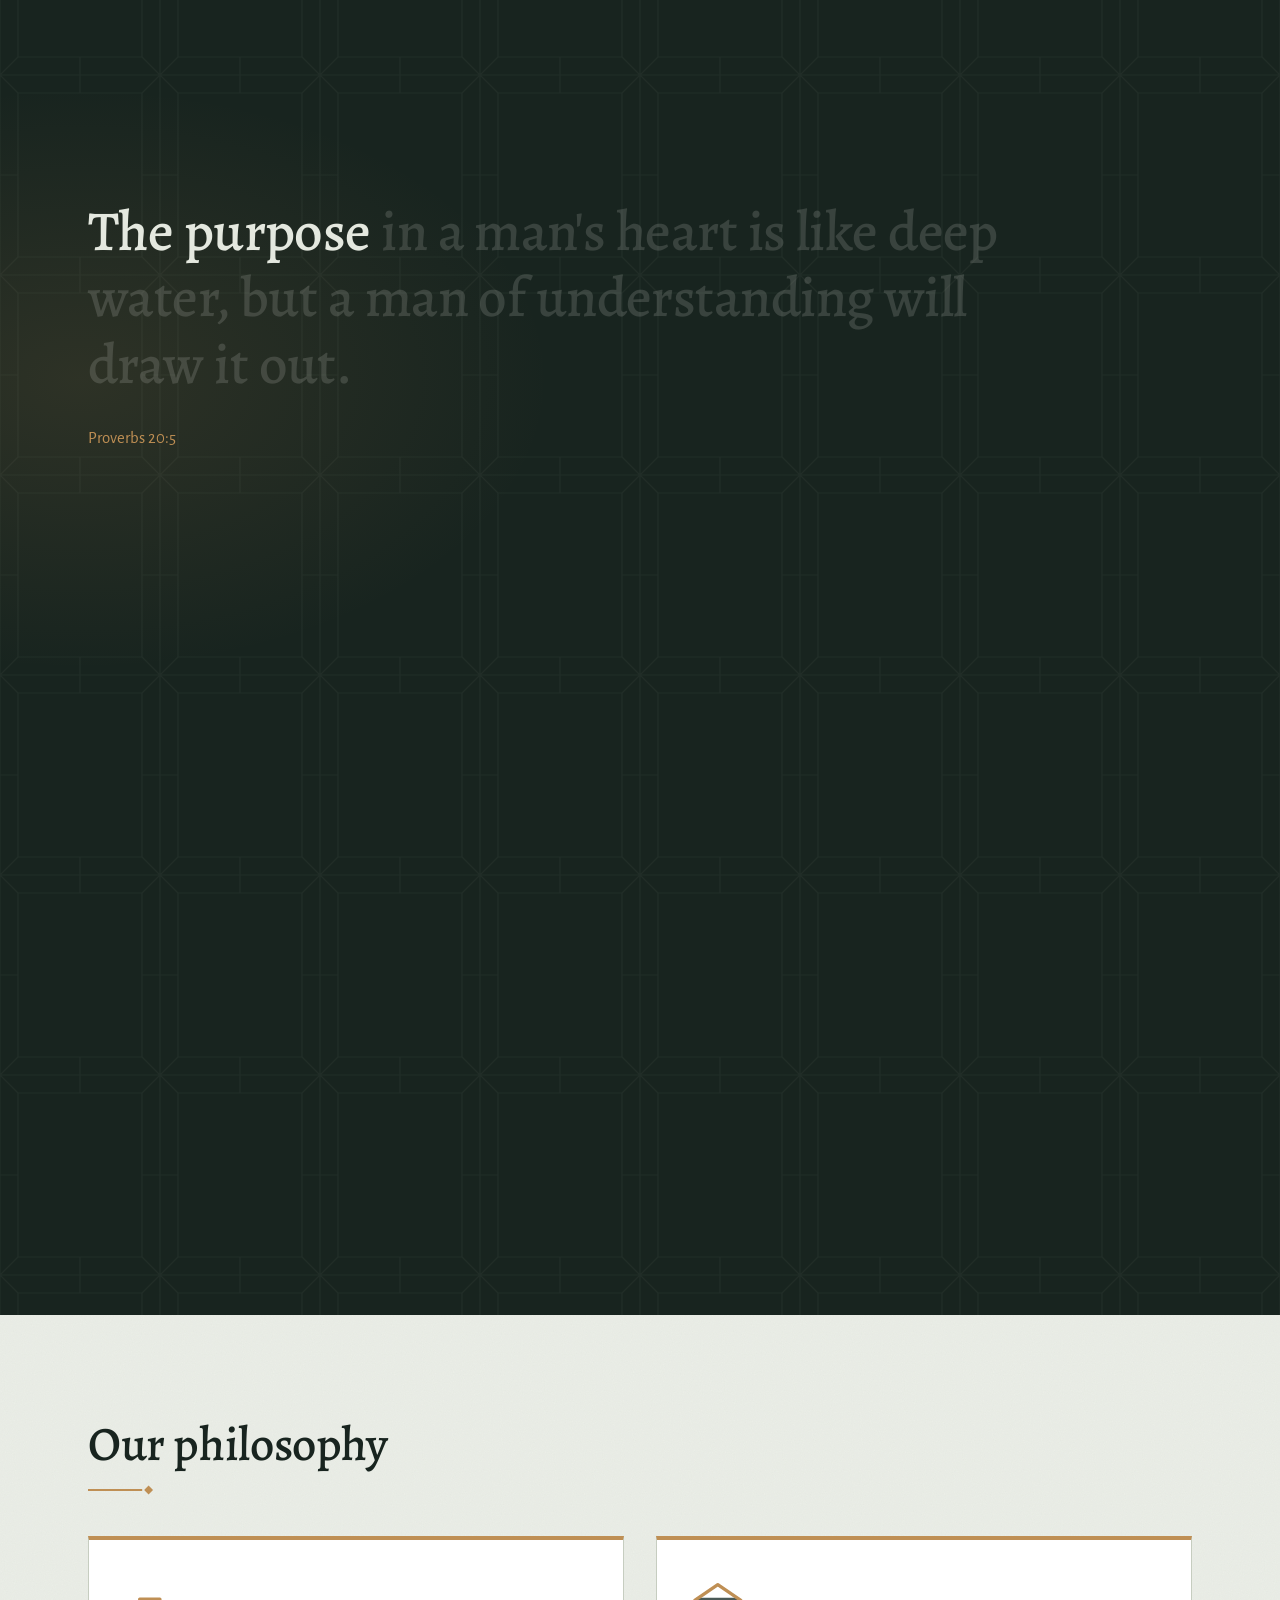
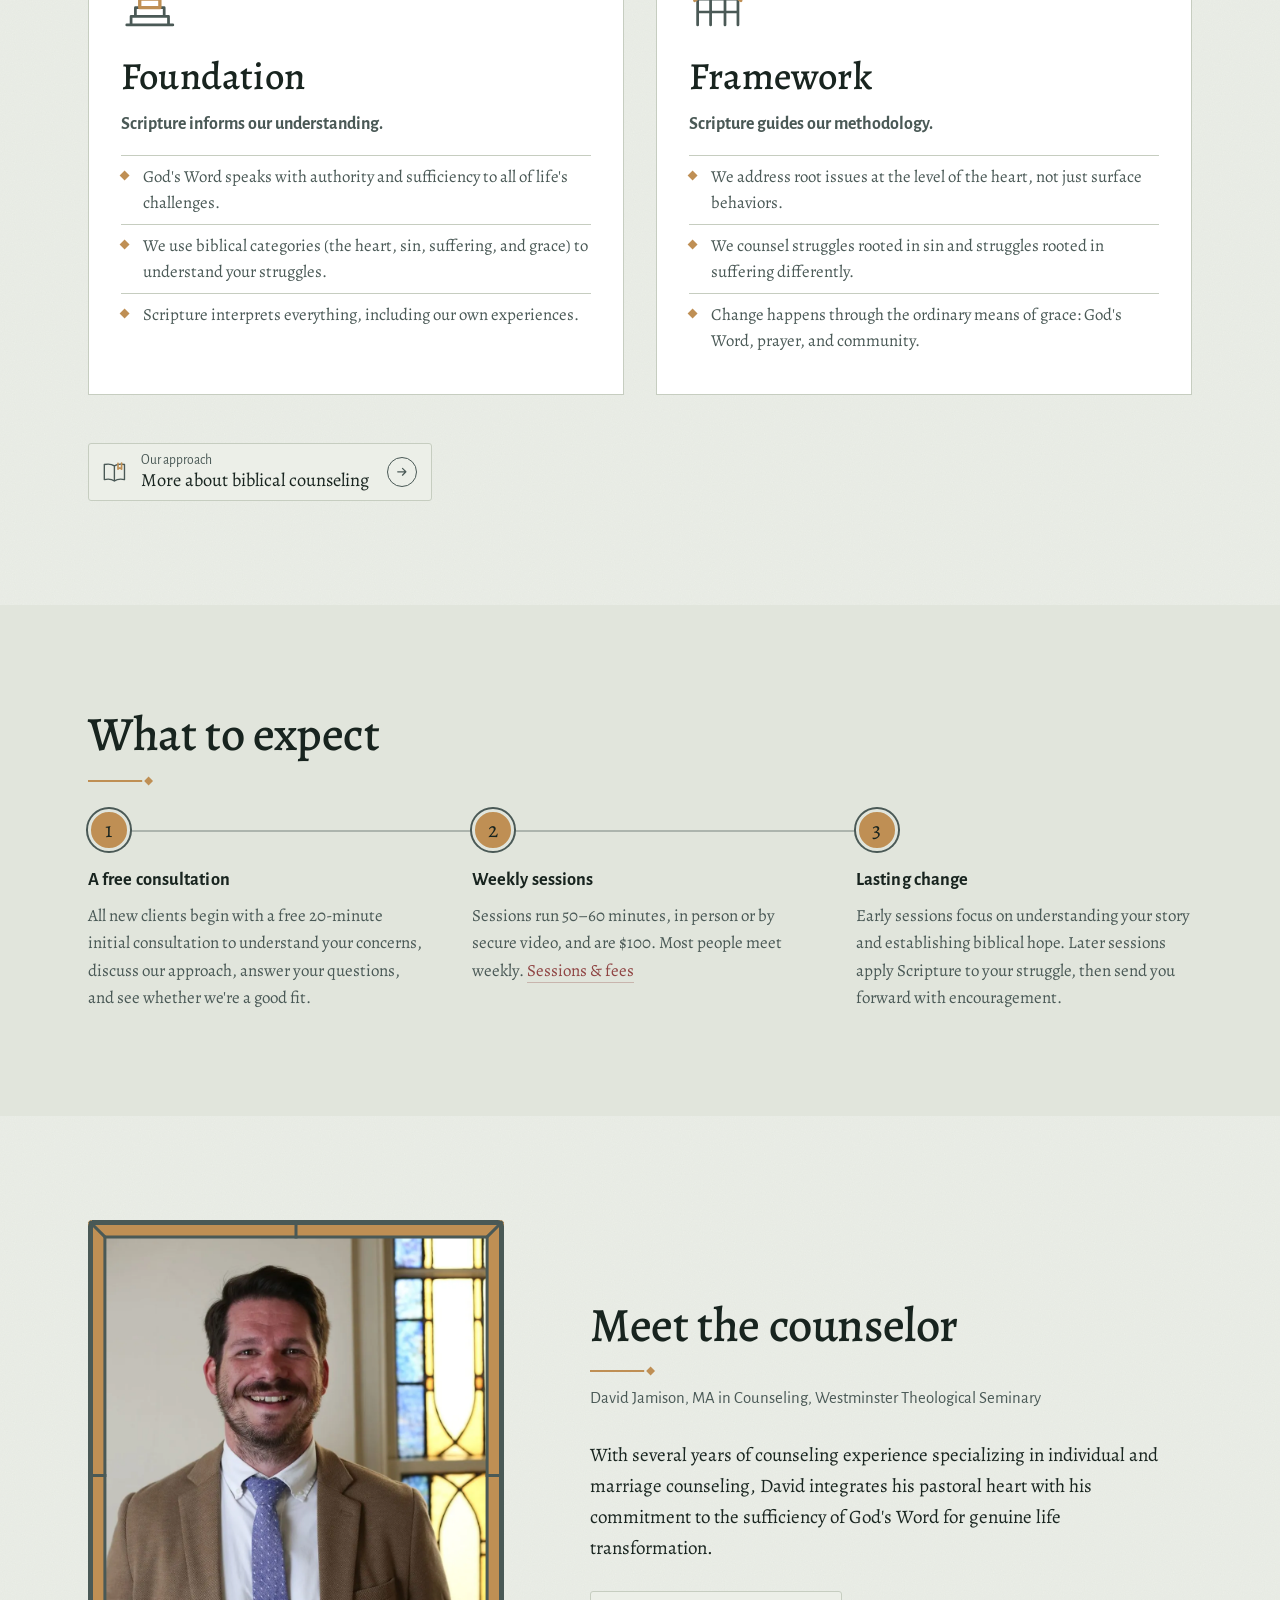
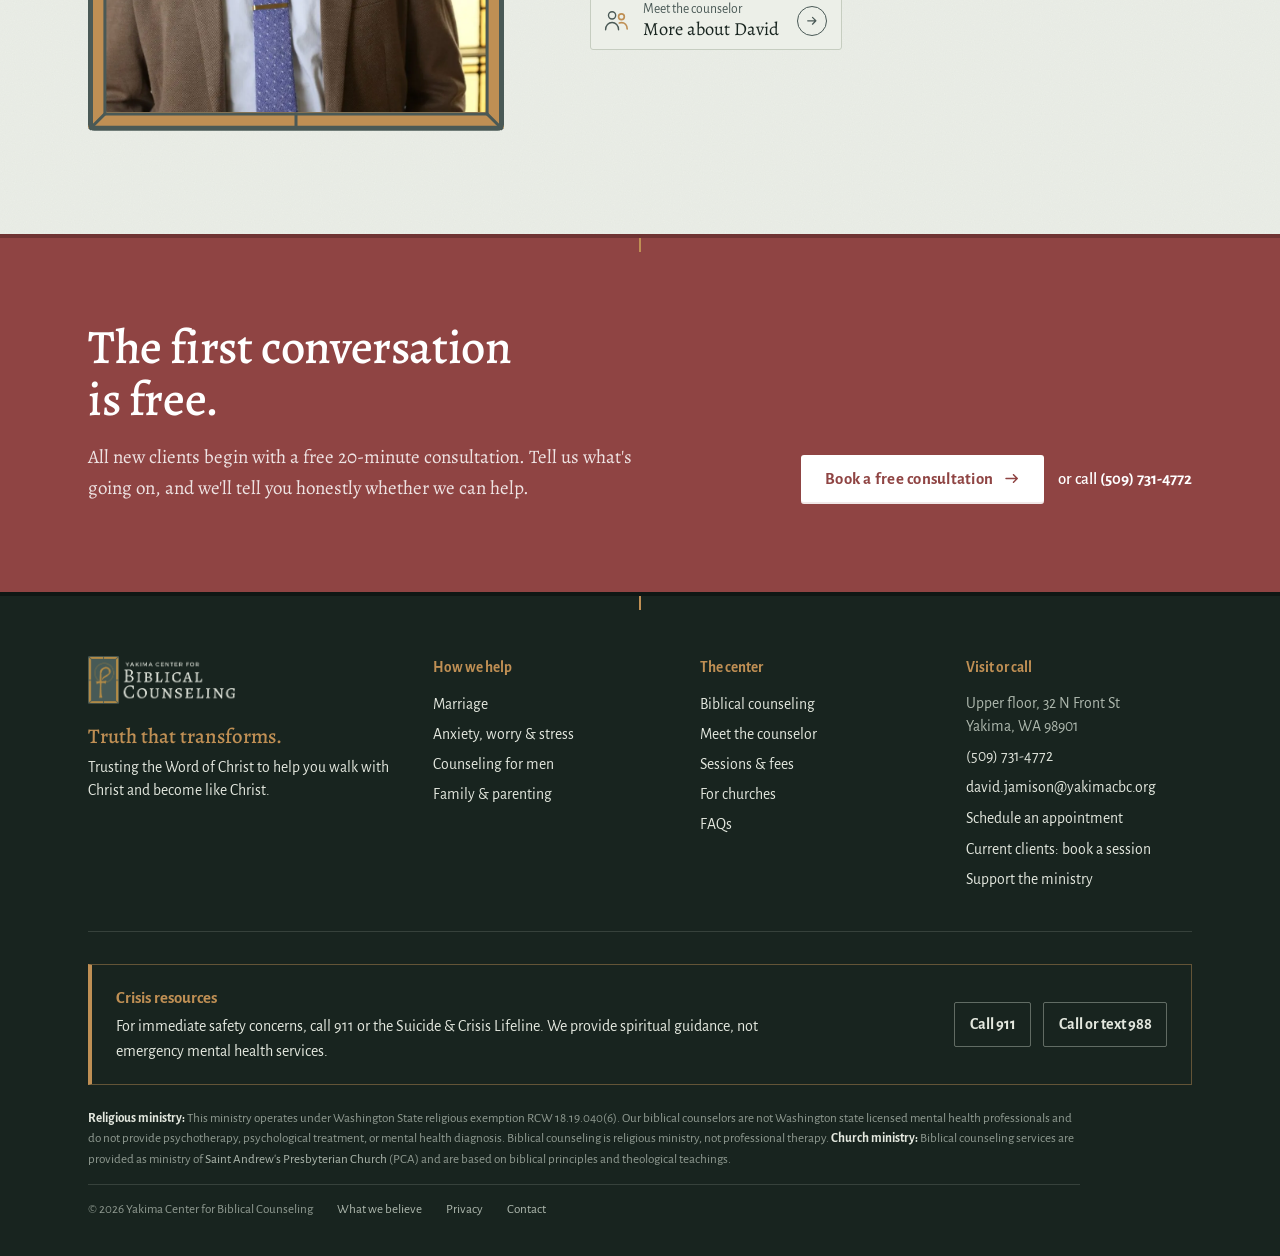
==== commit 2fd2180f: "Add What We Believe page and rebuild the churches page New statement of faith page, linked from the " ====
--- a/index.html
+++ b/index.html
@@ -188,7 +188,7 @@
     </div>
     <div class="legal">
       <p><b>Religious ministry:</b> This ministry operates under Washington State religious exemption RCW 18.19.040(6). Our biblical counselors are not Washington state licensed mental health professionals and do not provide psychotherapy, psychological treatment, or mental health diagnosis. Biblical counseling is religious ministry, not professional therapy. <b>Church ministry:</b> Biblical counseling services are provided as ministry of <a href="https://www.saintandrewsyakima.org/">Saint Andrew's Presbyterian Church</a> (PCA) and are based on biblical principles and theological teachings.</p>
-      <p class="copy"><span>© 2026 Yakima Center for Biblical Counseling</span><a href="privacy.html">Privacy</a><a href="contact.html">Contact</a></p>
+      <p class="copy"><span>© 2026 Yakima Center for Biblical Counseling</span><a href="beliefs.html">What we believe</a><a href="privacy.html">Privacy</a><a href="contact.html">Contact</a></p>
     </div>
   </div>
 </footer>
